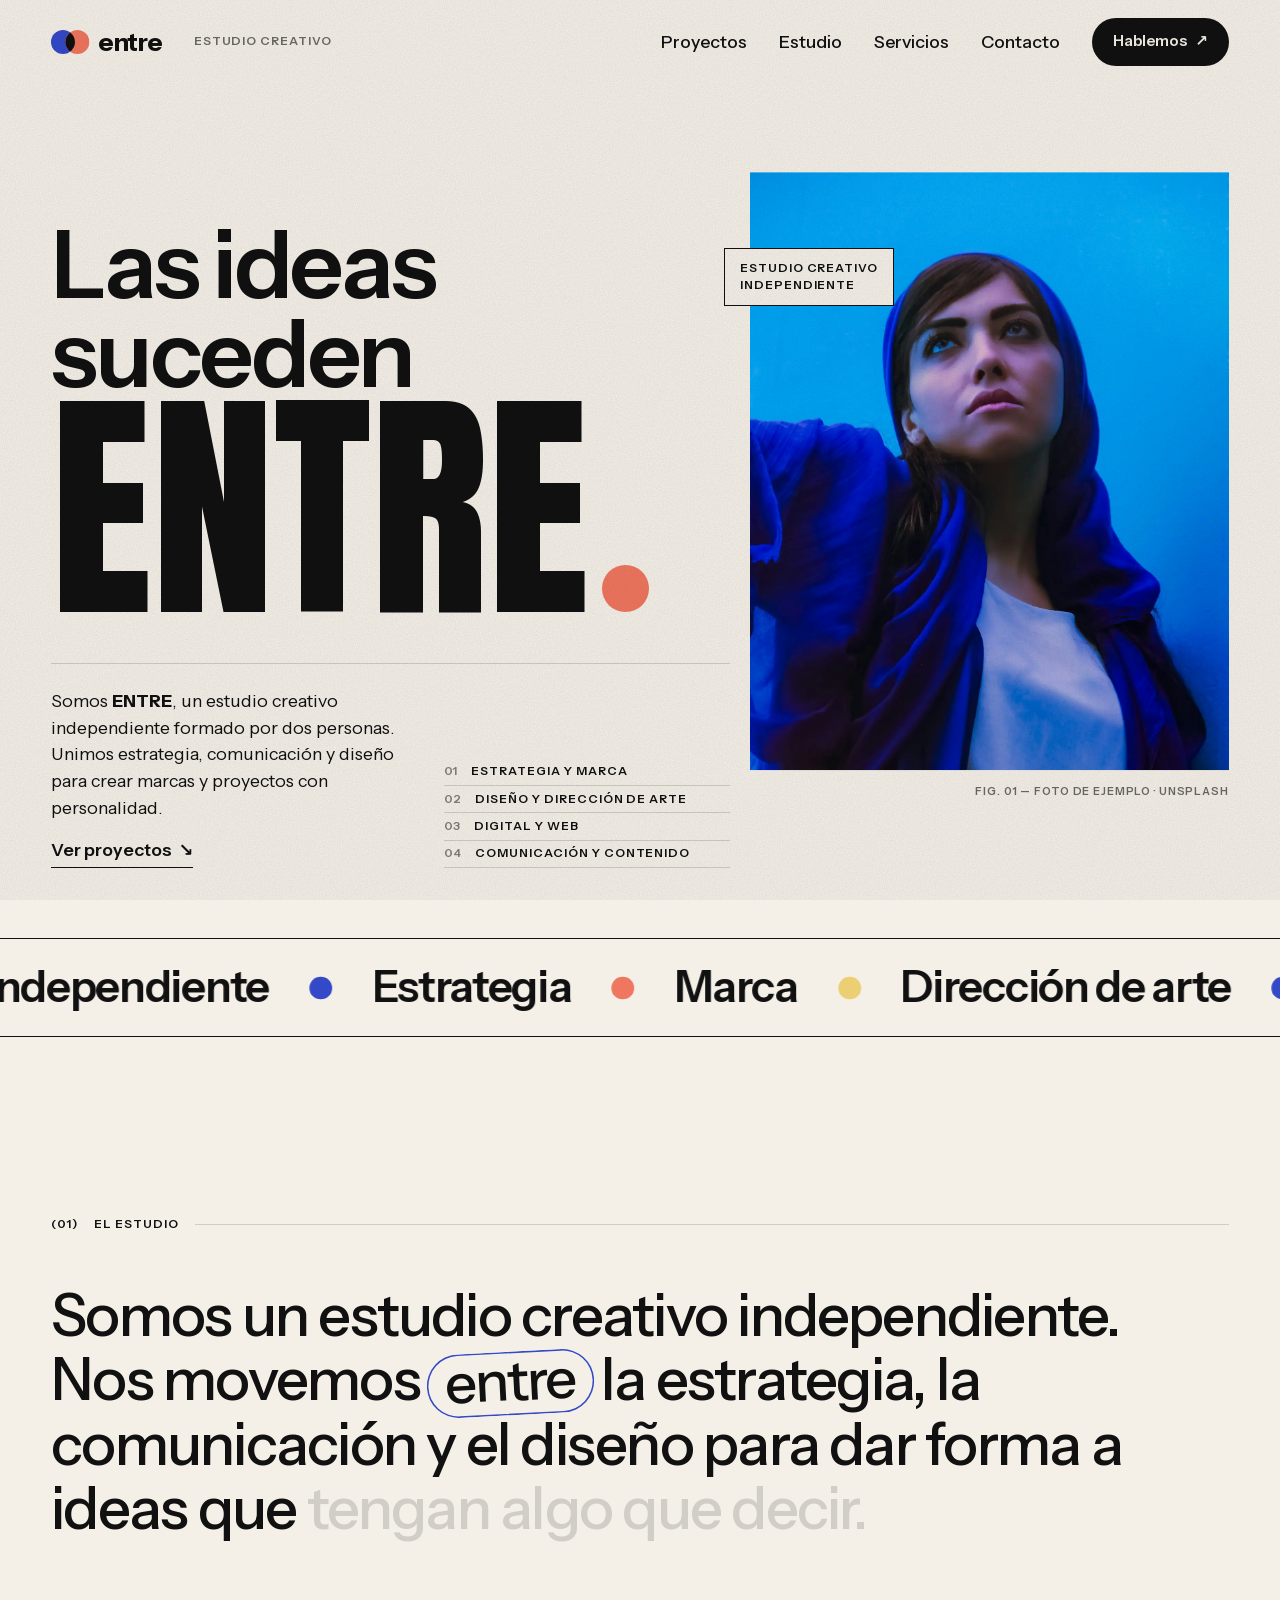
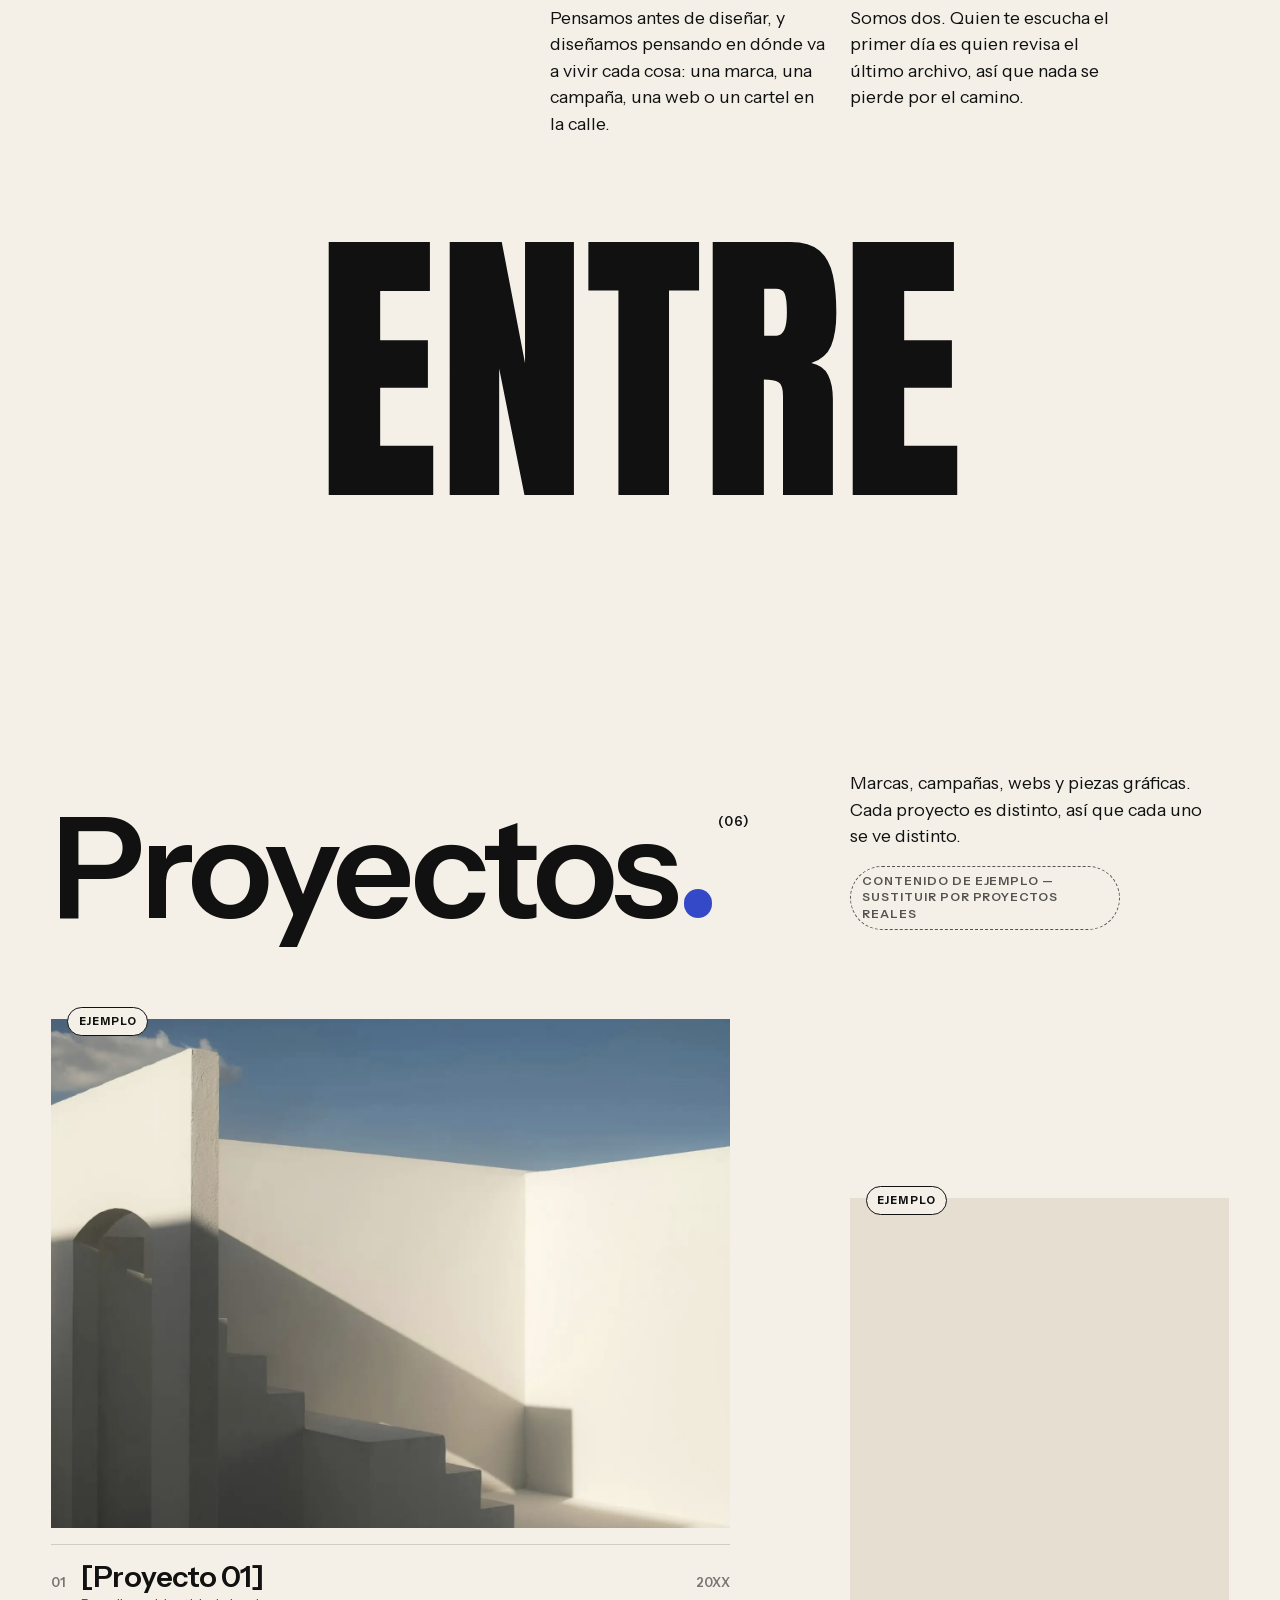
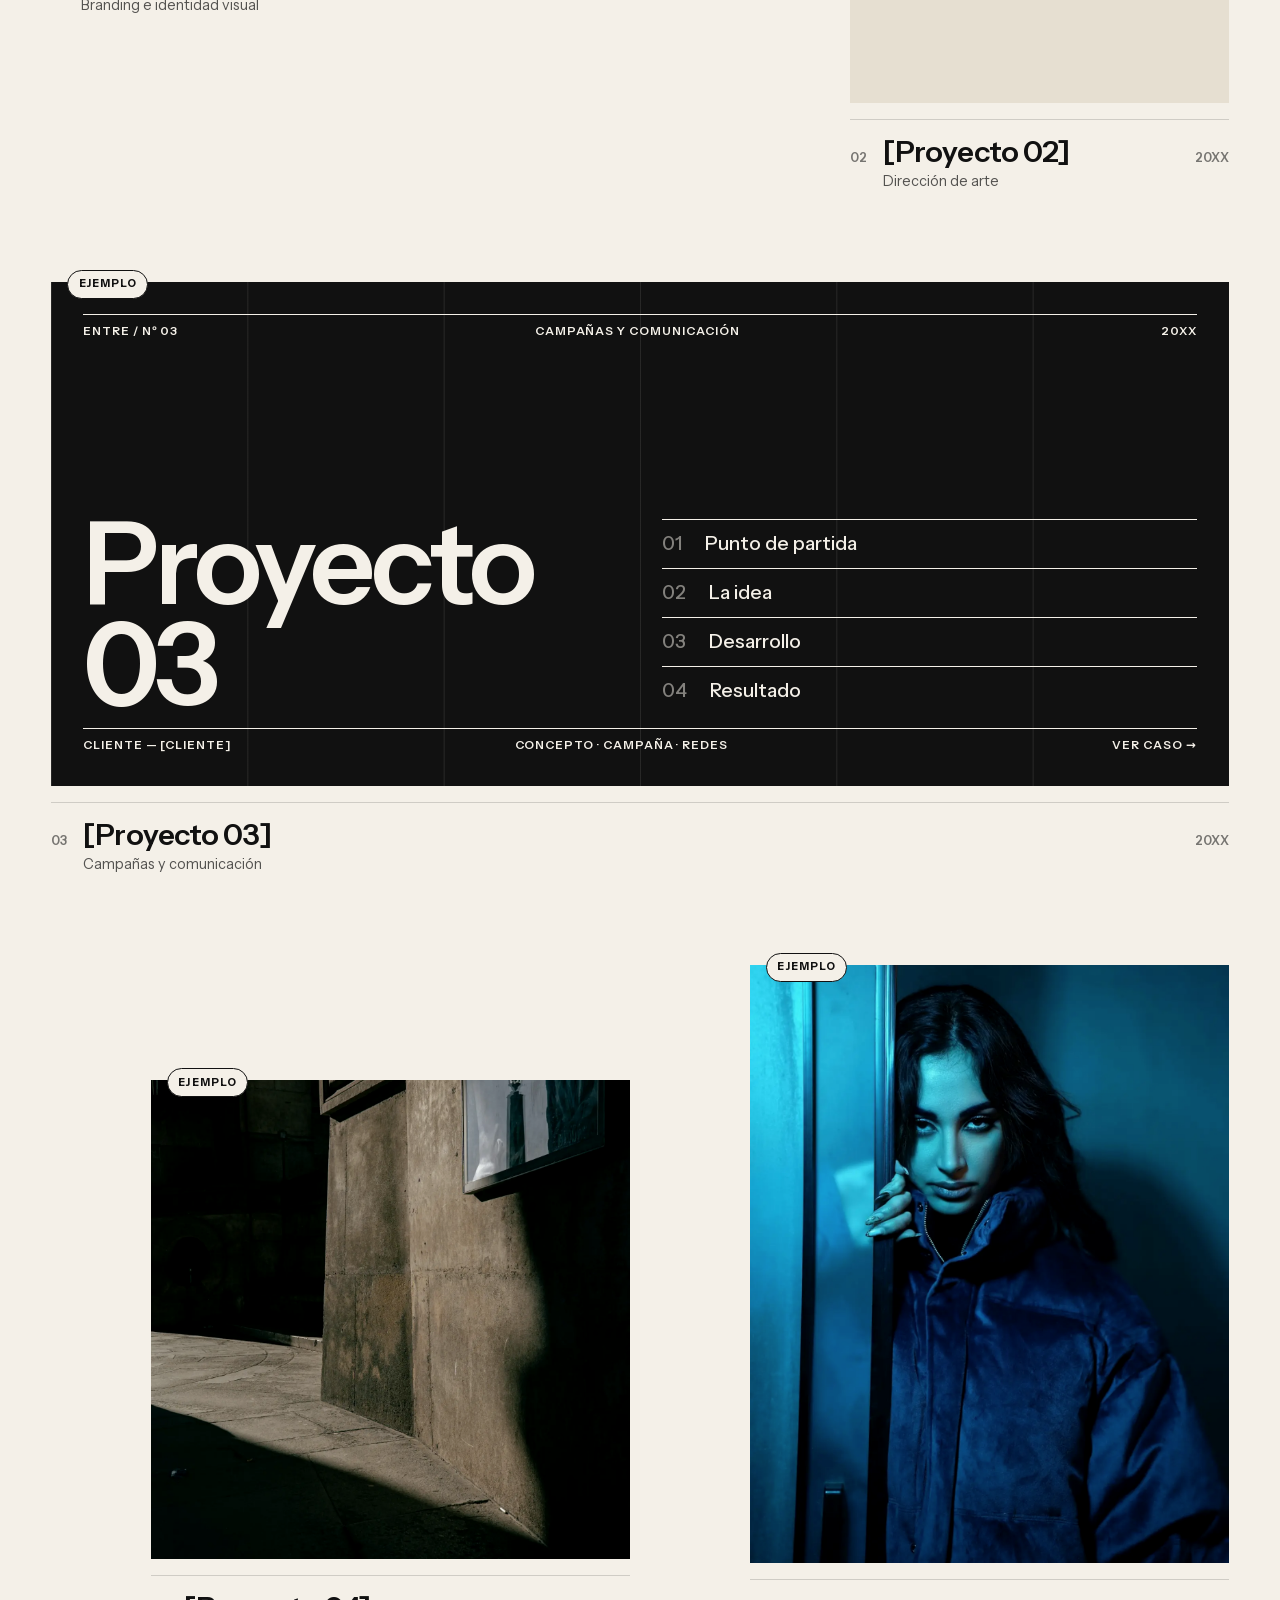
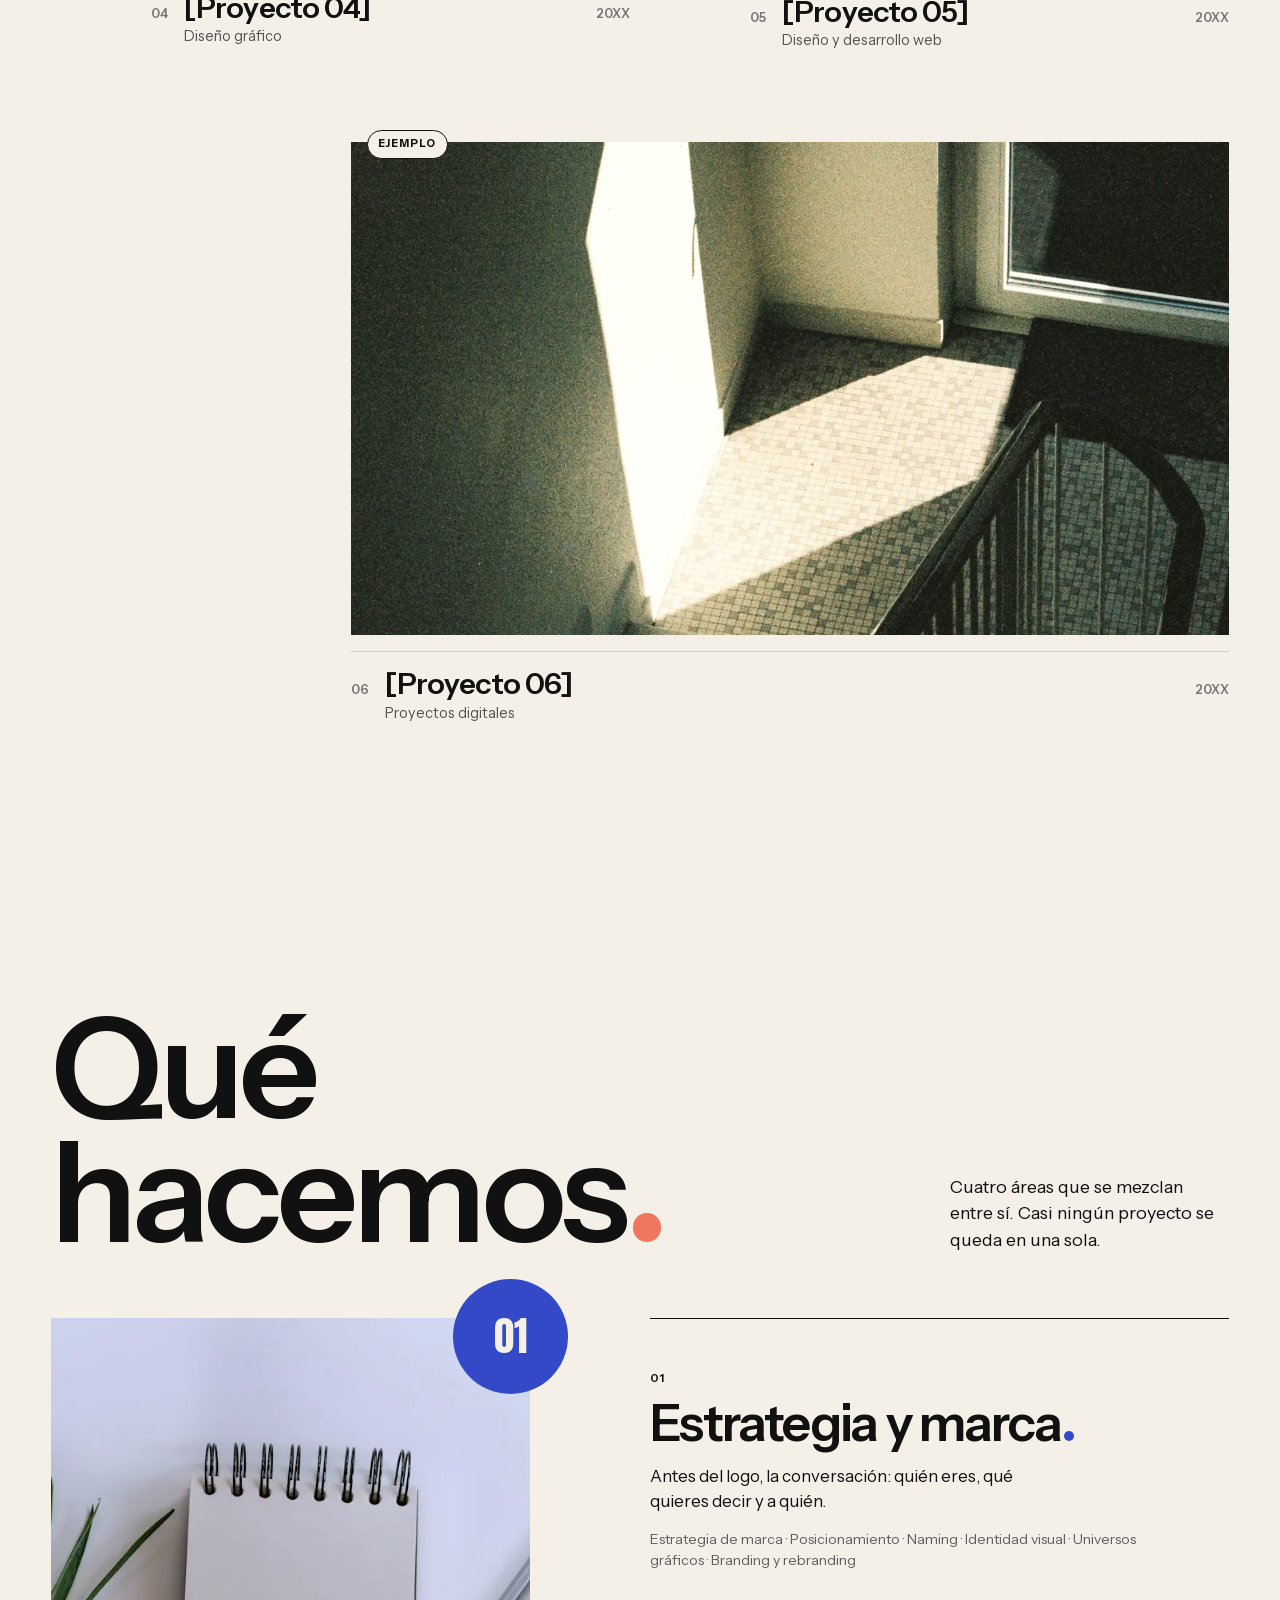
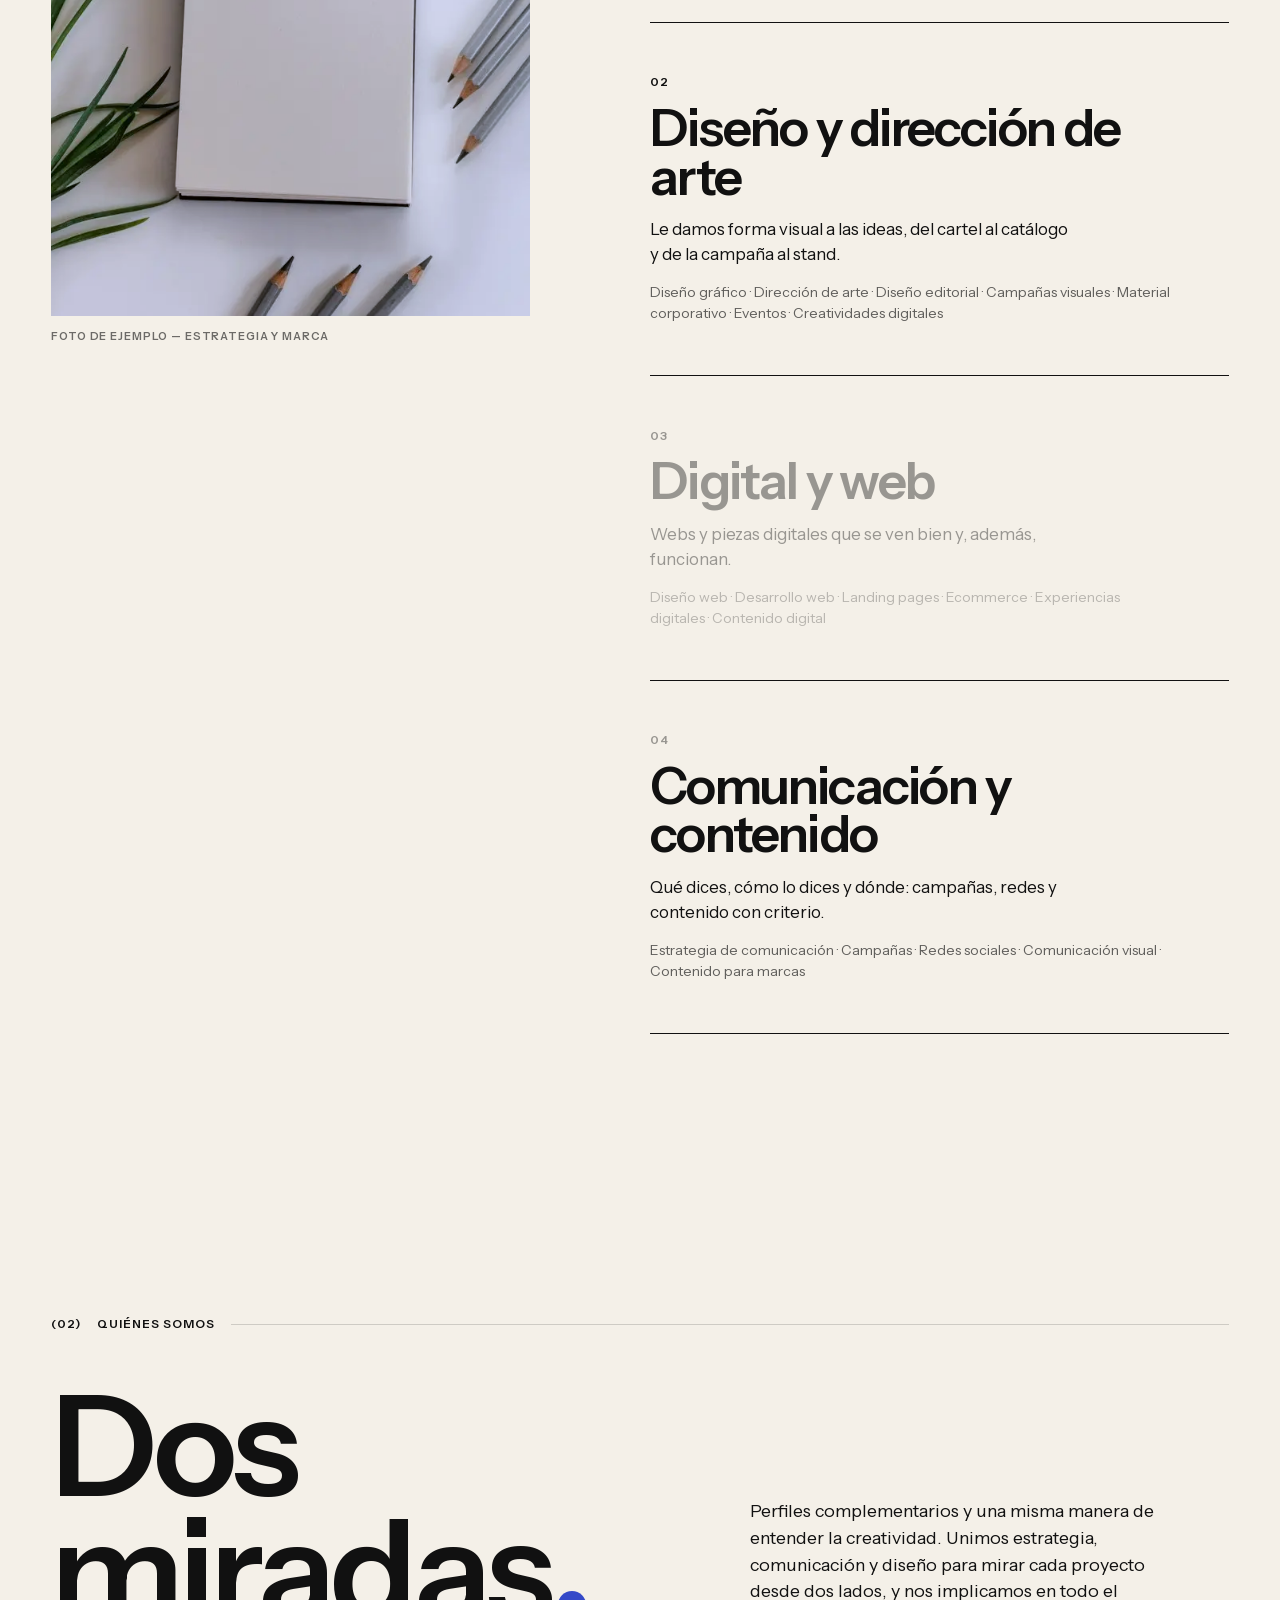
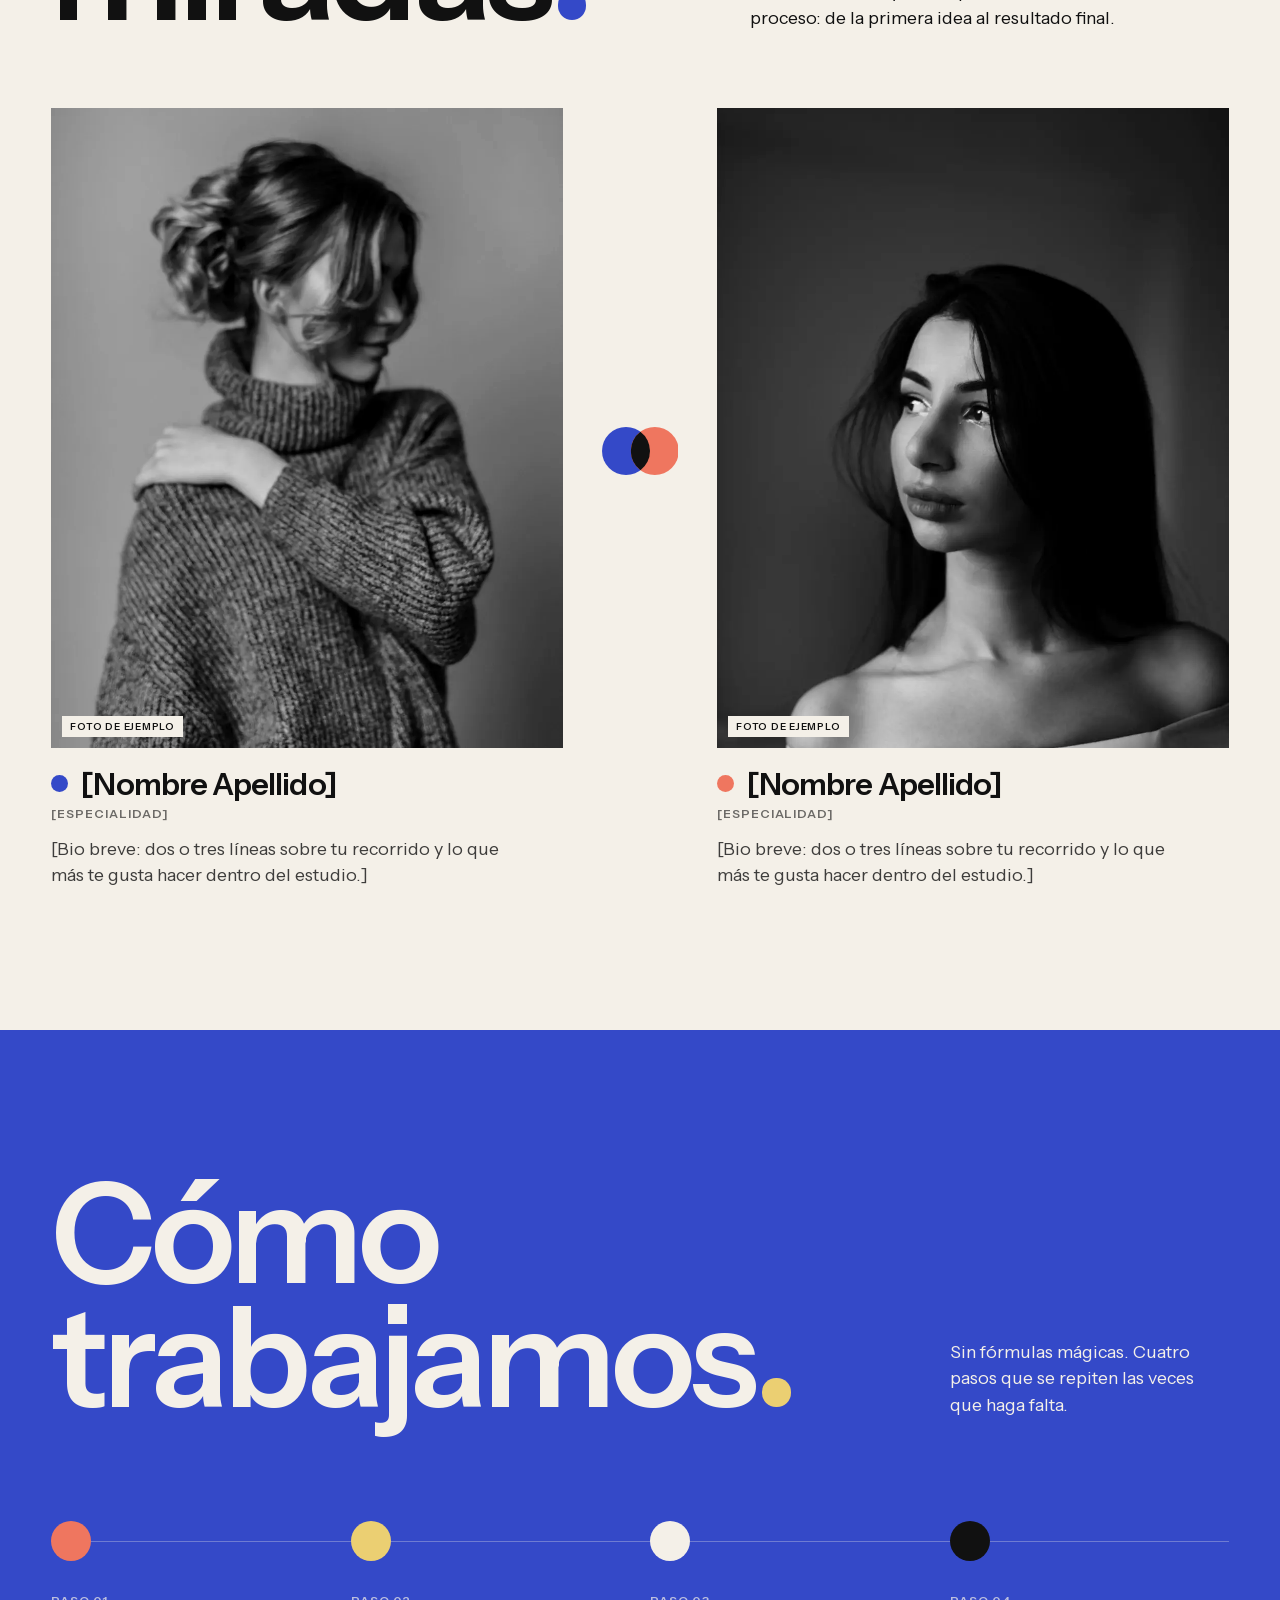
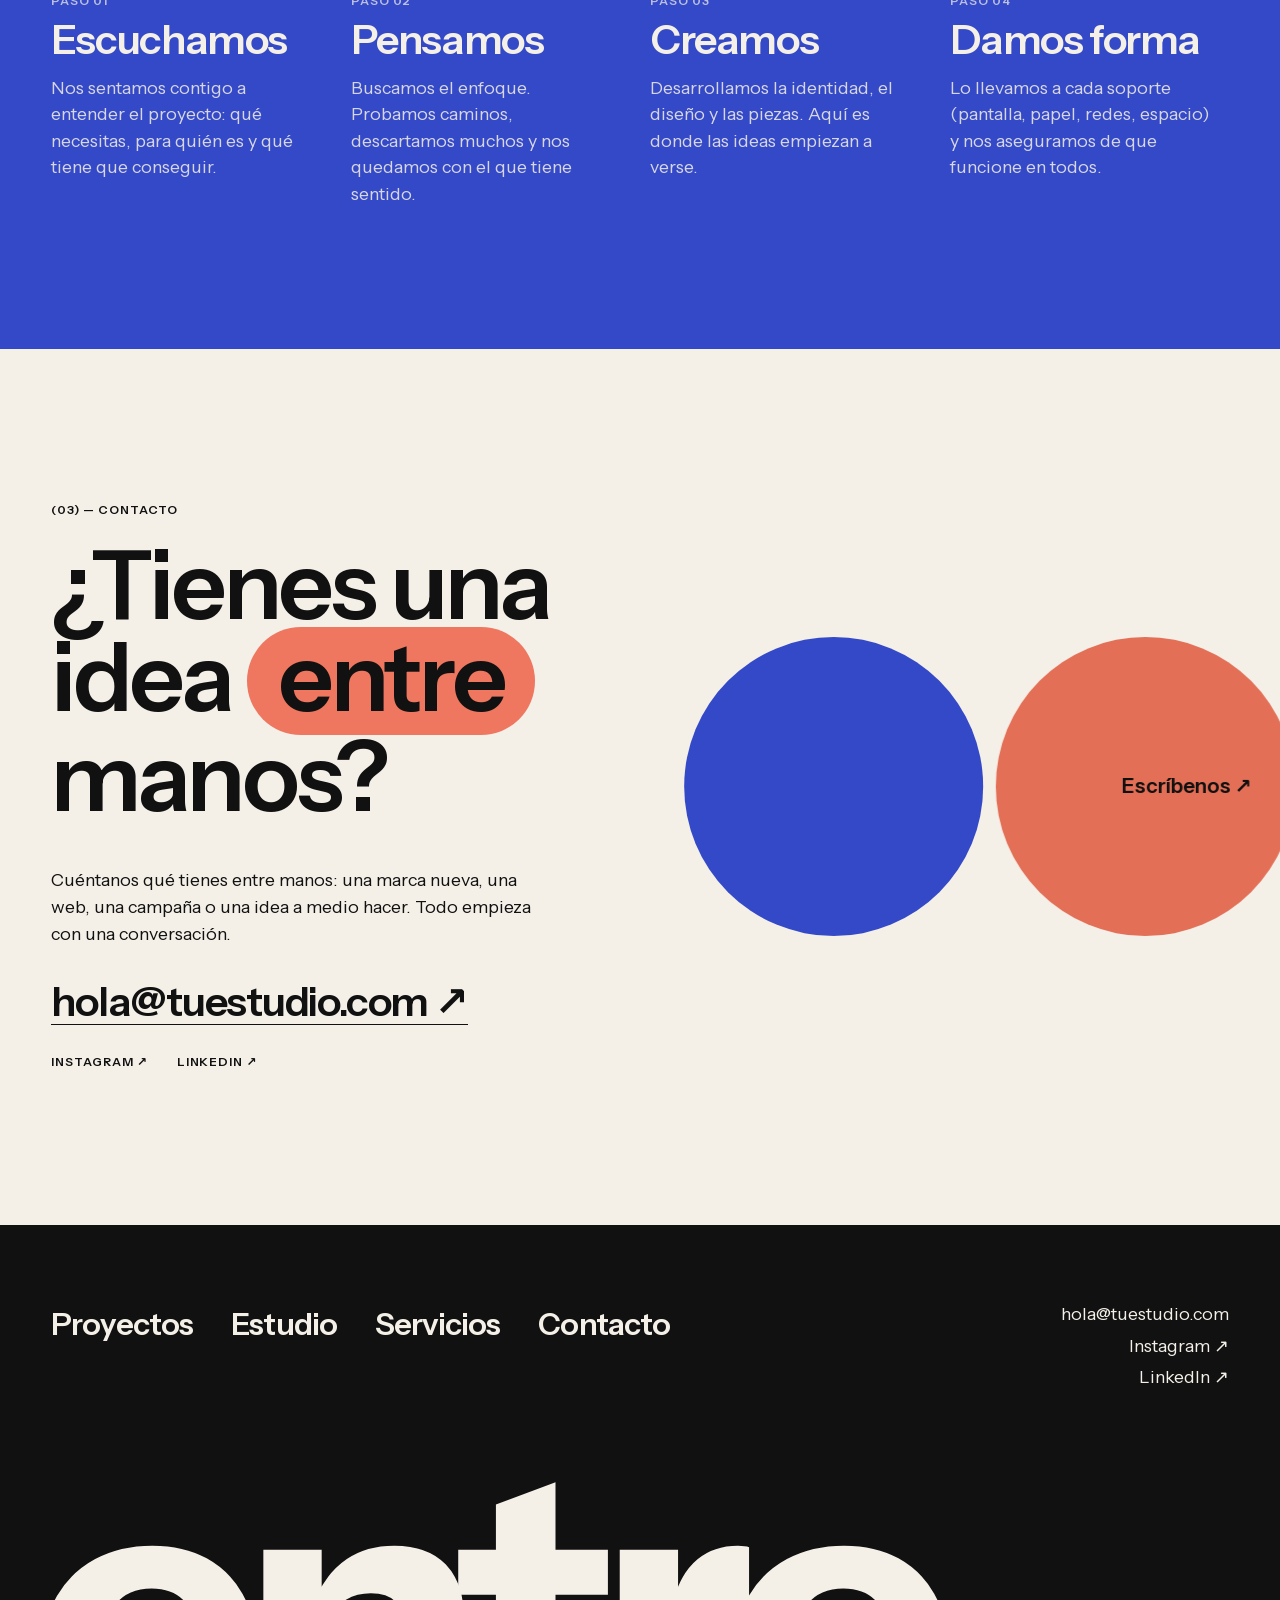
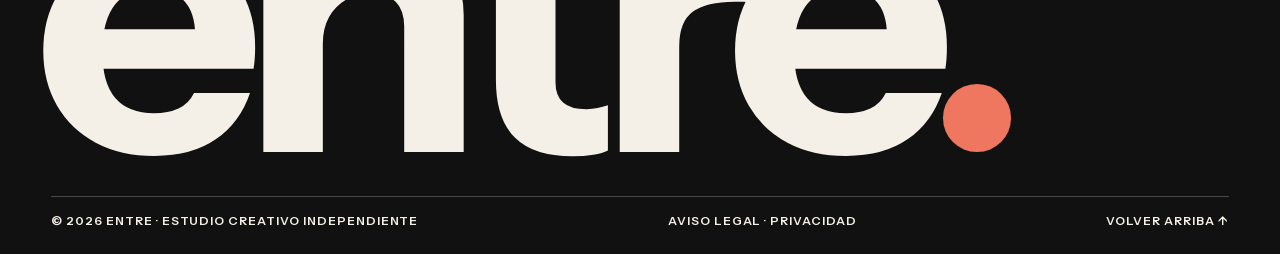
==== index.html @ 76021333 "ENTRE: caso de estudio renovado, páginas legales y listo para publicar - Caso de estudio con el colo" ====
<!doctype html>
<html lang="es">
<head>
  <meta charset="utf-8">                                                       <!-- tildes y eñes -->
  <meta name="viewport" content="width=device-width, initial-scale=1">         <!-- adaptable al móvil -->
  <title>ENTRE — Estudio creativo independiente</title>                         <!-- título de la pestaña y de Google -->
  <meta name="description" content="ENTRE es un estudio creativo independiente formado por dos personas. Estrategia, diseño, web y comunicación para marcas con personalidad."> <!-- texto que sale en Google -->
  <meta name="theme-color" content="#F4F0E8">                                   <!-- color de la barra del navegador en el móvil -->
  <!-- <link rel="canonical" href="https://TU-DOMINIO/">  ← activar cuando haya dominio -->

  <!-- Al compartir el enlace en redes / WhatsApp -->
  <meta property="og:type" content="website">                                   <!-- tipo de contenido -->
  <meta property="og:title" content="ENTRE — Estudio creativo independiente">   <!-- título al compartir -->
  <meta property="og:description" content="Las ideas suceden entre. Estrategia, diseño, web y comunicación."> <!-- descripción al compartir -->
  <meta property="og:locale" content="es_ES">                                    <!-- idioma -->
  <!-- Al publicar, cambiad TU-DOMINIO por el dominio real (WhatsApp y LinkedIn necesitan la dirección completa) -->
  <meta property="og:image" content="https://TU-DOMINIO/img/compartir.png">   <!-- imagen al compartir (1200×630) -->
  <meta property="og:image:width" content="1200">
  <meta property="og:image:height" content="630">
  <meta name="twitter:card" content="summary_large_image">                       <!-- en X/Twitter, la imagen en grande -->

  <link rel="icon" href="img/favicon.svg" type="image/svg+xml">                 <!-- icono de la pestaña -->

  <link rel="apple-touch-icon" href="img/icono-180.png">                        <!-- icono al guardar la web en el móvil -->
  <link rel="preload" href="fuentes/instrument-sans-latin.woff2" as="font" type="font/woff2" crossorigin> <!-- la tipografía principal se pide cuanto antes (está en la propia web, no en Google) -->
  <link rel="stylesheet" href="css/estilos.css">                                <!-- todos los estilos -->

  <!-- Datos estructurados: le explican a Google qué es esto -->
  <script type="application/ld+json">
  { "@context": "https://schema.org", "@type": "Organization", "name": "ENTRE", "description": "Estudio creativo independiente: estrategia, diseño, web y comunicación." }
  </script>
</head>

<body>
  <a class="saltar" href="#contenido">Saltar al contenido</a>                   <!-- atajo para quien navega con teclado -->

  <!-- Símbolo del logo (se reutiliza) -->
  <svg width="0" height="0" style="position:absolute" aria-hidden="true">
    <symbol id="marca" viewBox="0 0 32 20">
      <circle cx="10" cy="10" r="10" fill="#3449C8"/>                           <!-- círculo azul -->
      <circle cx="22" cy="10" r="10" fill="#EF765F"/>                           <!-- círculo coral -->
      <path d="M16 2A10 10 0 0 1 16 18A10 10 0 0 1 16 2Z" fill="#111111"/>     <!-- la lente negra en medio -->
    </symbol>
  </svg>

  <!-- ================= CABECERA ================= -->
  <header class="cabecera" id="cabecera">
    <a class="logo" href="#inicio" aria-label="ENTRE, volver al inicio">          <!-- logo: lleva arriba -->
      <svg class="logo__marca" aria-hidden="true"><use href="#marca"/></svg>     <!-- los dos círculos -->
      <span class="logo__texto">entre</span>                                     <!-- el nombre -->
    </a>
    <span class="cabecera__nota etiqueta">Estudio creativo</span>               <!-- etiqueta pequeña al lado del logo -->

    <nav class="nav" aria-label="Principal">                                    <!-- menú de escritorio -->
      <ul>
        <li><a href="#proyectos">Proyectos</a></li>
        <li><a href="#estudio">Estudio</a></li>
        <li><a href="#servicios">Servicios</a></li>
        <li><a href="#contacto">Contacto</a></li>
      </ul>
    </nav>

    <a class="boton boton--negro cabecera__cta" href="#contacto">Hablemos <span aria-hidden="true">↗</span></a> <!-- llamada a la acción -->

    <button class="menu-boton" id="menu-boton" aria-expanded="false" aria-controls="menu-movil"> <!-- botón del menú en móvil -->
      <span class="sr-only">Abrir menú</span>                                     <!-- texto para lectores de pantalla -->
      <span class="menu-boton__raya"></span><span class="menu-boton__raya"></span> <!-- las dos rayas que se convierten en X -->
    </button>
  </header>

  <!-- Menú a pantalla completa (móvil y tablet) -->
  <div class="menu-movil" id="menu-movil" inert>
    <nav aria-label="Menú móvil">
      <ol>
        <li style="--i:0"><a href="#proyectos"><span class="etiqueta">01</span>Proyectos</a></li>
        <li style="--i:1"><a href="#estudio"><span class="etiqueta">02</span>Estudio</a></li>
        <li style="--i:2"><a href="#servicios"><span class="etiqueta">03</span>Servicios</a></li>
        <li style="--i:3"><a href="#contacto"><span class="etiqueta">04</span>Contacto</a></li>
      </ol>
    </nav>
    <p class="menu-movil__pie etiqueta">hola@tuestudio.com · Instagram · LinkedIn</p> <!-- placeholder de contacto -->
  </div>

  <main id="contenido">

    <!-- ================= 1. PORTADA ================= -->
    <section class="portada" id="inicio">
      <h1 class="portada__titulo">
        <span class="sr-only">Las ideas suceden entre.</span>                   <!-- lo que lee Google y los lectores de pantalla -->
        <span class="linea" aria-hidden="true"><span style="--i:0" data-letras>Las ideas</span></span> <!-- línea 1 -->
        <span class="linea" aria-hidden="true"><span style="--i:1" data-letras>suceden</span></span>   <!-- línea 2 -->
        <span class="linea linea--display" aria-hidden="true"><span style="--i:2"><span class="sin-corte">entre<span class="bolita"></span></span></span></span> <!-- línea 3, en Anton; el punto es una bolita como las del logo -->
      </h1>

      <figure class="portada__visual">                                           <!-- una sola pieza visual, rectángulo 4:5 -->
        <div class="portada__marco" data-paralaje="-0.04">                        <!-- se desplaza un poco con el scroll -->
          <!-- Foto de ejemplo (Unsplash). Para cambiarla, sustituye el archivo o la ruta del src -->
          <img src="img/ejemplos/portada.webp" alt="Retrato editorial de una mujer con un pañuelo azul sobre fondo azul" width="1400" height="1867" fetchpriority="high"> <!-- fetchpriority: es la primera imagen, que cargue antes -->
        </div>
        <span class="portada__chapa etiqueta">Estudio creativo<br>independiente</span> <!-- etiqueta que muerde el borde -->
        <figcaption class="etiqueta">Fig. 01 — Foto de ejemplo · Unsplash</figcaption> <!-- pie de foto -->
      </figure>

      <div class="portada__pie">                                                  <!-- textos pequeños de abajo -->
        <div class="portada__intro" data-revela>
          <p>Somos <strong>ENTRE</strong>, un estudio creativo independiente formado por dos personas. Unimos estrategia, comunicación y diseño para crear marcas y proyectos con personalidad.</p>
          <a class="enlace-flecha" href="#proyectos">Ver proyectos <span aria-hidden="true">↘</span></a>
        </div>
        <ol class="portada__indice etiqueta" data-revela>                         <!-- índice de lo que hacemos -->
          <li><a href="#servicios"><span>01</span> Estrategia y marca</a></li>
          <li><a href="#servicios"><span>02</span> Diseño y dirección de arte</a></li>
          <li><a href="#servicios"><span>03</span> Digital y web</a></li>
          <li><a href="#servicios"><span>04</span> Comunicación y contenido</a></li>
        </ol>
      </div>
    </section>

    <!-- Cinta: se mueve sola, acelera con el scroll y cambia de sentido al subir (js/main.js, punto 11) -->
    <div class="cinta" id="cinta" aria-hidden="true">
      <div class="cinta__pista">
        <span class="cinta__grupo"><span class="cinta__item">Estudio creativo independiente</span><i></i><span class="cinta__item">Estrategia</span><i></i><span class="cinta__item">Marca</span><i></i><span class="cinta__item">Dirección de arte</span><i></i><span class="cinta__item">Digital y web</span><i></i><span class="cinta__item">Comunicación</span><i></i><span class="cinta__item">Ideas con personalidad</span><i></i></span>
        <span class="cinta__grupo"><span class="cinta__item">Estudio creativo independiente</span><i></i><span class="cinta__item">Estrategia</span><i></i><span class="cinta__item">Marca</span><i></i><span class="cinta__item">Dirección de arte</span><i></i><span class="cinta__item">Digital y web</span><i></i><span class="cinta__item">Comunicación</span><i></i><span class="cinta__item">Ideas con personalidad</span><i></i></span> <!-- copia para que el bucle no se corte -->
      </div>
    </div>

    <!-- ================= 2. EL ESTUDIO ================= -->
    <section class="estudio seccion" id="estudio" aria-labelledby="titulo-estudio">
      <header class="seccion__cabecera" data-revela>
        <span class="etiqueta">(01)</span>
        <h2 class="etiqueta" id="titulo-estudio">El estudio</h2>
      </header>

      <p class="estudio__texto" id="texto-estudio"> <!-- JavaScript separa las palabras y las enciende al bajar -->
        Somos un estudio creativo independiente. Nos movemos <span class="pastilla">entre</span> la estrategia, la comunicación y el diseño para dar forma a ideas que tengan algo que decir. <!-- "entre" siempre va dentro de una pastilla -->
      </p>

      <div class="estudio__columnas">
        <p data-revela>Pensamos antes de diseñar, y diseñamos pensando en dónde va a vivir cada cosa: una marca, una campaña, una web o un cartel en la calle.</p>
        <p data-revela>Somos dos. Quien te escucha el primer día es quien revisa el último archivo, así que nada se pierde por el camino.</p>
      </div>

      <div class="partida" id="partida" aria-hidden="true">                       <!-- "EN [pastilla] TRE": la palabra se abre al hacer scroll -->
        <span>En</span>
        <span class="partida__hueco"><span class="partida__nota">aquí pasa todo</span></span> <!-- la pastilla amarilla que crece -->
        <span>tre</span>
      </div>
    </section>

    <!-- ================= 3. PROYECTOS ================= -->
    <section class="proyectos seccion" id="proyectos" aria-labelledby="titulo-proyectos">
      <header class="proyectos__cabecera">
        <h2 class="titulo-grande" id="titulo-proyectos" style="--c: var(--azul)" data-revela><span class="sin-corte">Proyectos<span class="bolita"></span></span><sup class="etiqueta">(06)</sup></h2> <!-- --c: color de la bolita -->
        <div class="proyectos__intro" data-revela>
          <p>Marcas, campañas, webs y piezas gráficas. Cada proyecto es distinto, así que cada uno se ve distinto.</p>
          <p class="aviso etiqueta">Contenido de ejemplo — sustituir por proyectos reales</p> <!-- recordatorio visible -->
        </div>
      </header>

      <div class="proyectos__lista" id="lista-proyectos"></div>                   <!-- aquí JavaScript pinta las tarjetas desde js/proyectos.js -->
      <noscript><p>Activa JavaScript para ver los proyectos.</p></noscript>
    </section>

    <!-- ================= 4. SERVICIOS ================= -->
    <section class="servicios seccion" id="servicios" aria-labelledby="titulo-servicios">
      <header class="servicios__cabecera">
        <h2 class="titulo-grande" id="titulo-servicios" style="--c: var(--coral)" data-revela>Qué <span class="sin-corte">hacemos<span class="bolita"></span></span></h2>
        <p data-revela>Cuatro áreas que se mezclan entre sí. Casi ningún proyecto se queda en una sola.</p>
      </header>

      <div class="servicios__cuerpo">
        <!-- Visor: la foto grande de la izquierda, se queda fija mientras bajas y cambia con el área activa -->
        <div class="visor" id="visor" aria-hidden="true">
          <div class="visor__marco">
            <!-- Fotos de ejemplo (Unsplash): cambiadlas por trabajos vuestros de cada área -->
            <img class="visor__img activa" src="img/ejemplos/area-marca.webp" alt="" loading="lazy" width="600" height="750">
            <img class="visor__img" src="img/ejemplos/area-imagen.webp" alt="" loading="lazy" width="600" height="750">
            <img class="visor__img" src="img/ejemplos/area-web.webp" alt="" loading="lazy" width="600" height="750">
            <img class="visor__img" src="img/ejemplos/area-voz.webp" alt="" loading="lazy" width="600" height="750">
          </div>
          <span class="visor__bolita"><span id="visor-num">01</span></span>   <!-- bolita grande con el número, muerde la esquina -->
          <p class="visor__pie etiqueta">Foto de ejemplo — <span id="visor-nombre">Estrategia y marca</span></p> <!-- pie de foto -->
        </div>

        <ol class="areas">
          <li class="area activa" style="--c: var(--azul); --t: var(--crema)" data-revela> <!-- --c color del área, --t color del texto sobre ese color -->
            <span class="area__num etiqueta">01</span>
            <h3 class="area__titulo">Estrategia y <span class="sin-corte">marca<span class="bolita"></span></span></h3>
            <p class="area__texto">Antes del logo, la conversación: quién eres, qué quieres decir y a quién.</p>
            <p class="area__lista">Estrategia de marca · Posicionamiento · Naming · Identidad visual · Universos gráficos · Branding y rebranding</p>
            <img class="area__foto" src="img/ejemplos/area-marca.webp" alt="" loading="lazy" width="600" height="750"> <!-- solo se ve en móvil -->
          </li>
          <li class="area" style="--c: var(--coral); --t: var(--negro)" data-revela>
            <span class="area__num etiqueta">02</span>
            <h3 class="area__titulo">Diseño y dirección de <span class="sin-corte">arte<span class="bolita"></span></span></h3>
            <p class="area__texto">Le damos forma visual a las ideas, del cartel al catálogo y de la campaña al stand.</p>
            <p class="area__lista">Diseño gráfico · Dirección de arte · Diseño editorial · Campañas visuales · Material corporativo · Eventos · Creatividades digitales</p>
            <img class="area__foto" src="img/ejemplos/area-imagen.webp" alt="" loading="lazy" width="600" height="750">
          </li>
          <li class="area" style="--c: var(--amarillo); --t: var(--negro); --c-bolita: #D4A935" data-revela> <!-- --c-bolita: amarillo algo más oscuro para que la bolita se vea sobre el crema -->
            <span class="area__num etiqueta">03</span>
            <h3 class="area__titulo">Digital y <span class="sin-corte">web<span class="bolita"></span></span></h3>
            <p class="area__texto">Webs y piezas digitales que se ven bien y, además, funcionan.</p>
            <p class="area__lista">Diseño web · Desarrollo web · Landing pages · Ecommerce · Experiencias digitales · Contenido digital</p>
            <img class="area__foto" src="img/ejemplos/area-web.webp" alt="" loading="lazy" width="600" height="750">
          </li>
          <li class="area" style="--c: var(--negro); --t: var(--crema)" data-revela>
            <span class="area__num etiqueta">04</span>
            <h3 class="area__titulo">Comunicación y <span class="sin-corte">contenido<span class="bolita"></span></span></h3>
            <p class="area__texto">Qué dices, cómo lo dices y dónde: campañas, redes y contenido con criterio.</p>
            <p class="area__lista">Estrategia de comunicación · Campañas · Redes sociales · Comunicación visual · Contenido para marcas</p>
            <img class="area__foto" src="img/ejemplos/area-voz.webp" alt="" loading="lazy" width="600" height="750">
          </li>
        </ol>
      </div>
    </section>

    <!-- ================= 5. QUIÉNES SOMOS ================= -->
    <section class="equipo seccion" id="nosotras" aria-labelledby="titulo-equipo">
      <header class="seccion__cabecera" data-revela>
        <span class="etiqueta">(02)</span>
        <span class="etiqueta">Quiénes somos</span>
      </header>

      <div class="equipo__cabecera">
        <h2 class="titulo-grande" id="titulo-equipo" style="--c: var(--azul)" data-revela>Dos <span class="sin-corte">miradas<span class="bolita"></span></span></h2>
        <p class="equipo__texto" data-revela>Perfiles complementarios y una misma manera de entender la creatividad. Unimos estrategia, comunicación y diseño para mirar cada proyecto desde dos lados, y nos implicamos en todo el proceso: de la primera idea al resultado final.</p>
      </div>

      <div class="equipo__personas">                                               <!-- dos retratos del mismo tamaño: mismo peso -->
        <article class="persona" style="--c: var(--azul)" data-revela>
          <div class="persona__foto">                                              <!-- retrato 4:5 -->
            <img src="img/ejemplos/persona-1.webp" alt="Foto de ejemplo: retrato en blanco y negro" loading="lazy" width="1000" height="1250"> <!-- foto de ejemplo: cambiar por la vuestra -->
            <span class="foto-ejemplo etiqueta">Foto de ejemplo</span>
          </div>
          <h3 class="persona__nombre"><span class="bolita"></span>[Nombre Apellido]</h3> <!-- la bolita azul es "su" círculo del logo -->
          <p class="persona__rol etiqueta">[Especialidad]</p>
          <p class="persona__bio">[Bio breve: dos o tres líneas sobre tu recorrido y lo que más te gusta hacer dentro del estudio.]</p>
        </article>

        <div class="equipo__union" aria-hidden="true">                            <!-- en medio: el logo, lo que las une -->
          <svg viewBox="0 0 32 20"><use href="#marca"/></svg>
        </div>

        <article class="persona" style="--c: var(--coral)" data-revela>
          <div class="persona__foto">                                              <!-- retrato 4:5, mismo tamaño -->
            <img src="img/ejemplos/persona-2.webp" alt="Foto de ejemplo: retrato en blanco y negro sobre fondo gris" loading="lazy" width="1000" height="1333"> <!-- foto de ejemplo: cambiar por la vuestra -->
            <span class="foto-ejemplo etiqueta">Foto de ejemplo</span>
          </div>
          <h3 class="persona__nombre"><span class="bolita"></span>[Nombre Apellido]</h3> <!-- y la coral, la suya -->
          <p class="persona__rol etiqueta">[Especialidad]</p>
          <p class="persona__bio">[Bio breve: dos o tres líneas sobre tu recorrido y lo que más te gusta hacer dentro del estudio.]</p>
        </article>
      </div>
    </section>

    <!-- ================= 6. CÓMO TRABAJAMOS ================= -->
    <section class="proceso seccion" id="proceso" aria-labelledby="titulo-proceso">
      <header class="proceso__cabecera">
        <h2 class="titulo-grande" id="titulo-proceso" style="--c: var(--amarillo)" data-revela>Cómo <span class="sin-corte">trabajamos<span class="bolita"></span></span></h2>
        <p data-revela>Sin fórmulas mágicas. Cuatro pasos que se repiten las veces que haga falta.</p>
      </header>

      <ol class="pasos" id="pasos">                                                <!-- una línea horizontal con cuatro bolitas -->
        <li class="paso" style="--c: var(--coral); --i:0" data-revela>
          <span class="paso__punto" aria-hidden="true"></span>                       <!-- la bolita sobre la línea -->
          <span class="paso__num etiqueta">Paso 01</span>
          <h3>Escuchamos</h3>
          <p>Nos sentamos contigo a entender el proyecto: qué necesitas, para quién es y qué tiene que conseguir.</p>
        </li>
        <li class="paso" style="--c: var(--amarillo); --i:1" data-revela>
          <span class="paso__punto" aria-hidden="true"></span>
          <span class="paso__num etiqueta">Paso 02</span>
          <h3>Pensamos</h3>
          <p>Buscamos el enfoque. Probamos caminos, descartamos muchos y nos quedamos con el que tiene sentido.</p>
        </li>
        <li class="paso" style="--c: var(--crema); --i:2" data-revela>
          <span class="paso__punto" aria-hidden="true"></span>
          <span class="paso__num etiqueta">Paso 03</span>
          <h3>Creamos</h3>
          <p>Desarrollamos la identidad, el diseño y las piezas. Aquí es donde las ideas empiezan a verse.</p>
        </li>
        <li class="paso" style="--c: var(--negro); --i:3" data-revela>
          <span class="paso__punto" aria-hidden="true"></span>
          <span class="paso__num etiqueta">Paso 04</span>
          <h3>Damos forma</h3>
          <p>Lo llevamos a cada soporte (pantalla, papel, redes, espacio) y nos aseguramos de que funcione en todos.</p>
        </li>
      </ol>
    </section>

    <!-- ================= 7. CONTACTO ================= -->
    <section class="contacto seccion" id="contacto" aria-labelledby="titulo-contacto">
      <div class="contacto__texto">
        <p class="etiqueta contacto__previo" data-revela>(03) — Contacto</p>
        <h2 class="titulo-grande contacto__titulo" id="titulo-contacto" data-revela>¿Tienes una idea <span class="pastilla">entre</span> manos?</h2>
        <p class="contacto__intro" data-revela>Cuéntanos qué tienes entre manos: una marca nueva, una web, una campaña o una idea a medio hacer. Todo empieza con una conversación.</p>
        <a class="contacto__email" href="mailto:hola@tuestudio.com" data-revela>hola@tuestudio.com <span aria-hidden="true">↗</span></a> <!-- placeholder: cambiar por el email real -->
        <ul class="contacto__redes etiqueta" data-revela>                         <!-- redes (placeholders) -->
          <li><a href="#" rel="noopener">Instagram ↗</a></li>
          <li><a href="#" rel="noopener">LinkedIn ↗</a></li>
        </ul>
      </div>

      <a class="contacto__marca" id="marca-contacto" href="mailto:hola@tuestudio.com?subject=Hola%20ENTRE" aria-label="Escríbenos un email"> <!-- el logo en grande: los dos círculos se acercan al bajar -->
        <span class="circulo circulo--azul"></span>                              <!-- una mirada -->
        <span class="circulo circulo--coral"><span class="circulo__texto">Escríbenos ↗</span></span> <!-- la otra, que también es el botón -->
      </a>
    </section>
  </main>

  <!-- ================= PIE ================= -->
  <footer class="pie">
    <div class="pie__arriba">
      <nav class="pie__nav" aria-label="Pie">                                  <!-- el menú, otra vez, al final -->
        <a href="#proyectos">Proyectos</a><a href="#estudio">Estudio</a><a href="#servicios">Servicios</a><a href="#contacto">Contacto</a>
      </nav>
      <div class="pie__contacto">                                                <!-- contacto (placeholders) -->
        <a href="mailto:hola@tuestudio.com">hola@tuestudio.com</a>
        <a href="#" rel="noopener">Instagram ↗</a>
        <a href="#" rel="noopener">LinkedIn ↗</a>
      </div>
    </div>
    <p class="pie__marca" aria-hidden="true"><span class="sin-corte">entre<span class="bolita"></span></span></p> <!-- el nombre gigante con su bolita -->
    <div class="pie__fila etiqueta">
      <span>© <span id="anio">2026</span> ENTRE · Estudio creativo independiente</span>
      <span><a href="aviso-legal.html">Aviso legal</a> · <a href="privacidad.html">Privacidad</a></span> <!-- páginas legales -->
      <a href="#inicio">Volver arriba ↑</a>
    </div>
  </footer>

  <div class="cursor" id="cursor" aria-hidden="true"><span></span></div>       <!-- círculo que sigue al ratón sobre los proyectos -->

  <script src="js/proyectos.js"></script>                                       <!-- datos de los proyectos -->
  <script src="js/main.js"></script>                                            <!-- interacciones -->
</body>
</html>
---- css/estilos.css ----
/* =============================================================
   ENTRE — Estilos
   Orden: 1 variables · 2 base · 3 piezas comunes · 4 cabecera y menú
   5 portada · 6 cinta · 7 estudio · 8 proyectos y cubiertas · 9 servicios
   10 equipo · 11 proceso · 12 contacto · 13 pie · 14 cursor
   15 caso de estudio · 16 animaciones · 17 responsive · 18 movimiento reducido
   Regla de color: un color por momento. Portada en crema + negro con
   un solo golpe de azul; coral para cursor y hovers; amarillo solo en
   el bloque oscuro de "Cómo trabajamos".
   ============================================================= */

/* ---------- 0. Tipografías (alojadas en la propia web, carpeta fuentes/) ----------
   Así no se conecta a Google al cargar la página: más privacidad (RGPD) y sin depender de nadie.
   Licencia: SIL Open Font License, libre para webs comerciales.
   Cada familia va en dos archivos: "latin" (español, inglés…) y "latin-ext" (otros acentos); el navegador
   solo descarga el que necesita gracias a unicode-range. */
@font-face { font-family: "Instrument Sans"; src: url("../fuentes/instrument-sans-latin.woff2") format("woff2"); font-weight: 400 700; font-stretch: 75% 100%; font-display: swap; unicode-range: U+0000-00FF, U+0131, U+0152-0153, U+02BB-02BC, U+02C6, U+02DA, U+02DC, U+0304, U+0308, U+0329, U+2000-206F, U+20AC, U+2122, U+2191, U+2193, U+2212, U+2215, U+FEFF, U+FFFD; } /* variable: peso 400–700 y ancho 75–100 */
@font-face { font-family: "Instrument Sans"; src: url("../fuentes/instrument-sans-latin-ext.woff2") format("woff2"); font-weight: 400 700; font-stretch: 75% 100%; font-display: swap; unicode-range: U+0100-02BA, U+02BD-02C5, U+02C7-02CC, U+02CE-02D7, U+02DD-02FF, U+0304, U+0308, U+0329, U+1D00-1DBF, U+1E00-1E9F, U+1EF2-1EFF, U+2020, U+20A0-20AB, U+20AD-20C4, U+2113, U+2C60-2C7F, U+A720-A7FF; }
@font-face { font-family: "Anton"; src: url("../fuentes/anton-latin.woff2") format("woff2"); font-weight: 400; font-display: swap; unicode-range: U+0000-00FF, U+0131, U+0152-0153, U+02BB-02BC, U+02C6, U+02DA, U+02DC, U+0304, U+0308, U+0329, U+2000-206F, U+20AC, U+2122, U+2191, U+2193, U+2212, U+2215, U+FEFF, U+FFFD; } /* condensada, un solo peso */
@font-face { font-family: "Anton"; src: url("../fuentes/anton-latin-ext.woff2") format("woff2"); font-weight: 400; font-display: swap; unicode-range: U+0100-02BA, U+02BD-02C5, U+02C7-02CC, U+02CE-02D7, U+02DD-02FF, U+0304, U+0308, U+0329, U+1D00-1DBF, U+1E00-1E9F, U+1EF2-1EFF, U+2020, U+20A0-20AB, U+20AD-20C4, U+2113, U+2C60-2C7F, U+A720-A7FF; }

/* ---------- 1. Variables ---------- */
:root {
  --crema: #F4F0E8;                 /* fondo principal: aire */
  --crema-oscuro: #E6DFD1;          /* crema tostado para cubiertas y huecos de foto */
  --negro: #111111;                 /* textos y titulares */
  --azul: #3449C8;                  /* el color de la marca */
  --coral: #EF765F;                 /* solo cursor, hovers y la llamada a la acción */
  --amarillo: #EBCF72;              /* solo en el bloque oscuro */
  --linea: rgba(17, 17, 17, .16);   /* líneas finas */

  --sans: "Instrument Sans", system-ui, -apple-system, sans-serif;  /* tipografía principal */
  --display: "Anton", "Arial Narrow", Impact, sans-serif;           /* condensada: siempre recta y en caja alta */

  --margen: clamp(1rem, 4vw, 4rem);         /* margen lateral: 16 px en móvil, 64 px en pantallas grandes */
  --hueco: clamp(.75rem, 1.6vw, 1.5rem);    /* separación entre columnas */
  --curva: cubic-bezier(.2, .8, .2, 1);     /* curva de animación: arranca rápido y frena suave */
  --cabecera: 4.5rem;                       /* alto aproximado de la cabecera */
}

/* ---------- 2. Base ---------- */
*, *::before, *::after { box-sizing: border-box; margin: 0; padding: 0; } /* reseteo */
html { scroll-behavior: smooth; scroll-padding-top: var(--cabecera); overflow-x: clip; } /* scroll suave; la cabecera no tapa los títulos */
body {
  background: var(--crema);                 /* fondo crema, no blanco puro */
  color: var(--negro);                      /* texto negro */
  font-family: var(--sans);                 /* Instrument Sans */
  font-size: clamp(1rem, .95rem + .2vw, 1.125rem); /* 16–18 px según pantalla */
  line-height: 1.5;                         /* interlineado cómodo para leer */
  -webkit-font-smoothing: antialiased;      /* letras más finas en Mac */
  overflow-x: clip;                         /* nada se sale por los lados (sin romper el sticky) */
}
body::after {                                /* grano de papel: una capa fija de ruido muy suave por encima de todo */
  content: ""; position: fixed; inset: 0; z-index: 90; pointer-events: none; /* no molesta a los clics */
  background-image: url("data:image/svg+xml,%3Csvg xmlns='http://www.w3.org/2000/svg' width='220' height='220'%3E%3Cfilter id='g'%3E%3CfeTurbulence type='fractalNoise' baseFrequency='.85' numOctaves='3' stitchTiles='stitch'/%3E%3CfeColorMatrix values='0 0 0 0 0 0 0 0 0 0 0 0 0 0 0 0 0 0 1 0'/%3E%3C/filter%3E%3Crect width='100%25' height='100%25' filter='url(%23g)'/%3E%3C/svg%3E"); /* ruido generado, sin descargar imágenes */
  opacity: .08;                             /* el ruido ya es semitransparente: el resultado final ronda el 3–4 % */
}
img, svg { display: block; max-width: 100%; } /* imágenes sin huecos raros */
a { color: inherit; text-decoration: none; } /* enlaces sin el azul por defecto */
ul, ol { list-style: none; }                 /* listas sin viñetas */
button { font: inherit; color: inherit; background: none; border: 0; cursor: pointer; } /* botones limpios */
::selection { background: var(--azul); color: var(--crema); } /* texto seleccionado con colores de marca */
:focus-visible { outline: 2px solid var(--coral); outline-offset: 4px; border-radius: 2px; } /* foco visible con teclado */

.sr-only {                                   /* oculto a la vista pero lo leen los lectores de pantalla */
  position: absolute; width: 1px; height: 1px; overflow: hidden;
  clip: rect(0 0 0 0); white-space: nowrap;
}
.saltar {                                    /* enlace "Saltar al contenido": solo aparece con el tabulador */
  position: fixed; top: .5rem; left: .5rem; z-index: 100;
  background: var(--negro); color: var(--crema); padding: .6rem 1rem;
  transform: translateY(-200%); transition: transform .2s;
}
.saltar:focus { transform: none; }           /* al tabular, aparece */

/* ---------- 3. Piezas comunes ---------- */
.etiqueta {                                  /* textos pequeños tipo revista */
  font-size: .75rem;                        /* 12 px */
  font-weight: 600;                         /* semi negrita */
  letter-spacing: .08em;                    /* letras separadas */
  text-transform: uppercase;                /* mayúsculas */
  line-height: 1.4;
}
.display {                                   /* Anton: recta, caja alta, interlineado muy apretado */
  font-family: var(--display);              /* Anton */
  font-weight: 400;                         /* Anton solo tiene un peso */
  text-transform: uppercase;                /* siempre en mayúsculas */
  letter-spacing: 0;                        /* sin apretar (ya es condensada) */
  line-height: .85;                         /* el contraste lo da la escala, no la inclinación */
}
.titulo-grande {                             /* titulares de sección */
  font-size: clamp(3.2rem, 11vw, 12rem);    /* enormes en escritorio, contundentes en móvil */
  font-weight: 600;
  line-height: .88;                         /* líneas pegadas */
  letter-spacing: -.035em;                  /* apretado pero sin empastar */
}
.bolita {                                    /* el punto de ENTRE: una bolita redonda como las del logo */
  display: inline-block;
  width: .2em; height: .2em; border-radius: 50%;   /* círculo perfecto, proporcional al texto */
  background: var(--c, var(--coral));        /* color: el que diga --c, coral si no dice nada */
  margin-left: .06em; vertical-align: baseline;
  transition: transform .5s var(--curva);
}
.sin-corte { white-space: nowrap; }          /* la última palabra y su bolita nunca se separan de línea */
h2:hover .bolita, .pie__marca:hover .bolita { transform: translateY(-.15em); } /* pequeño salto al pasar el ratón */
.pastilla {                                  /* la palabra "entre" dentro de una pastilla de color */
  display: inline-block; line-height: 1;
  background: var(--pastilla, var(--azul)); color: var(--pastilla-texto, var(--crema));
  padding: .02em .32em .1em; border-radius: 999px;
}
.titulo-grande sup { font-size: .8rem; letter-spacing: .08em; vertical-align: top; margin-left: .4em; position: relative; top: .6em; } /* el (06) */

.seccion { padding: clamp(5rem, 11vw, 10rem) var(--margen); position: relative; } /* aire vertical de cada sección */
.seccion__cabecera {                         /* la fila "(01) — El estudio" */
  display: flex; align-items: center; gap: 1rem;
  margin-bottom: clamp(2rem, 4vw, 3.5rem);
}
.seccion__cabecera::after { content: ""; flex: 1; height: 1px; background: var(--linea); order: 2; } /* línea fina hasta el borde */

.boton {                                     /* botón tipo píldora */
  display: inline-flex; align-items: center; gap: .5rem;
  padding: .8rem 1.3rem; border-radius: 999px;
  font-weight: 600; font-size: .95rem; white-space: nowrap;
  transition: background .3s, color .3s;
}
.boton span { transition: transform .3s var(--curva); } /* la flecha */
.boton:hover span { transform: rotate(45deg); }         /* la flecha gira al pasar el ratón */
.boton--negro { background: var(--negro); color: var(--crema); }
.boton--negro:hover { background: var(--coral); color: var(--negro); }
.boton--coral { background: var(--coral); color: var(--negro); }
.boton--coral:hover { background: var(--crema); }

.enlace-flecha {                             /* enlace subrayado con flecha */
  display: inline-flex; gap: .4rem; font-weight: 600;
  padding-bottom: .2rem; border-bottom: 1.5px solid currentColor;
  transition: color .25s;
}
.enlace-flecha span { transition: transform .3s var(--curva); }
.enlace-flecha:hover { color: var(--coral); }
.enlace-flecha:hover span { transform: translate(3px, 3px); } /* la flecha baja un poco */

/* ---------- 4. Cabecera y menú ---------- */
.cabecera {
  position: fixed; inset: 0 0 auto; z-index: 50;   /* fija arriba, por encima de todo */
  display: flex; align-items: center; gap: 2rem;
  padding: 1.1rem var(--margen);
  transition: transform .45s var(--curva), background-color .3s, border-color .3s;
  border-bottom: 1px solid transparent;
}
.cabecera.con-fondo { background: var(--crema); border-color: var(--linea); } /* al bajar, gana fondo */
.cabecera.oculta { transform: translateY(-100%); }  /* al bajar se esconde; al subir vuelve */

.logo { display: inline-flex; align-items: center; gap: .55rem; }
.logo__marca { width: 2.4rem; height: 1.5rem; transition: transform .7s var(--curva); } /* los dos círculos */
.logo:hover .logo__marca { transform: rotate(180deg); } /* al girar, azul y coral se intercambian */
.logo__texto { font-size: 1.6rem; font-weight: 700; letter-spacing: -.045em; line-height: 1; }
.cabecera__nota { opacity: .6; }             /* "Estudio creativo", discreto */

.nav { margin-left: auto; }                  /* el menú empuja hacia la derecha */
.nav ul { display: flex; gap: clamp(1.2rem, 2.5vw, 2.6rem); }
.nav a { position: relative; font-weight: 500; padding: .3rem 0; }
.nav a::after {                              /* rayita que crece al pasar el ratón */
  content: ""; position: absolute; left: 0; right: 0; bottom: 0; height: 1.5px;
  background: var(--coral); transform: scaleX(0); transform-origin: right;
  transition: transform .4s var(--curva);
}
.nav a:hover::after, .nav a.activo::after { transform: scaleX(1); transform-origin: left; } /* también marca la sección en la que estás */

.menu-boton { display: none; width: 2.75rem; height: 2.75rem; border-radius: 50%; background: var(--negro); position: relative; margin-left: auto; } /* círculo negro (solo móvil) */
.menu-boton__raya { position: absolute; left: 30%; right: 30%; height: 2px; background: var(--crema); transition: transform .4s var(--curva); }
.menu-boton__raya:nth-of-type(2) { transform: translateY(-3.5px); } /* raya de arriba */
.menu-boton__raya:nth-of-type(3) { transform: translateY(3.5px); }  /* raya de abajo */
.menu-abierto .menu-boton { background: var(--crema); }
.menu-abierto .menu-boton__raya { background: var(--negro); }
.menu-abierto .menu-boton__raya:nth-of-type(2) { transform: rotate(45deg); }  /* se cruzan en X */
.menu-abierto .menu-boton__raya:nth-of-type(3) { transform: rotate(-45deg); }
.menu-abierto .cabecera { background: transparent; border-color: transparent; color: var(--crema); transform: none; }

.menu-movil {                                /* menú a pantalla completa */
  position: fixed; inset: 0; z-index: 40;
  background: var(--azul); color: var(--crema);
  display: flex; flex-direction: column; justify-content: flex-end;
  padding: 6rem var(--margen) 2rem;
  opacity: 0; visibility: hidden;            /* cerrado */
  transition: opacity .45s var(--curva), visibility 0s .45s;
}
.menu-abierto .menu-movil { opacity: 1; visibility: visible; transition: opacity .45s var(--curva); } /* abierto: aparece fundido */
.menu-movil a {
  display: flex; align-items: flex-start; gap: .6rem;
  font-family: var(--display); text-transform: uppercase;
  font-size: clamp(3.4rem, 16vw, 7rem); line-height: .95;
  transform: translateY(30%); opacity: 0;    /* escondidos */
  transition: transform .6s var(--curva), opacity .6s, color .2s;
  transition-delay: calc(.1s + var(--i) * .05s); /* entran uno detrás de otro */
}
.menu-movil li { --i: 0; }
.menu-movil .etiqueta { font-family: var(--sans); margin-top: .9em; }
.menu-abierto .menu-movil a { transform: none; opacity: 1; }
.menu-movil a:hover { color: var(--coral); }
.menu-movil__pie { margin-top: 2.5rem; opacity: .75; }
body.menu-abierto { overflow: hidden; }      /* sin scroll de fondo con el menú abierto */

/* ---------- 5. Portada (crema + negro, un solo golpe de azul) ---------- */
.portada {
  min-height: 100svh;                        /* toda la pantalla */
  padding: calc(var(--cabecera) + 2rem) var(--margen) 2rem;
  display: grid;
  grid-template-columns: repeat(12, 1fr);    /* rejilla de 12 columnas */
  grid-template-rows: 1fr auto;              /* titular arriba, textos pequeños abajo */
  column-gap: var(--hueco);
  position: relative;
}
.portada__titulo {
  grid-column: 1 / 8; grid-row: 1;           /* columnas 1 a 7 */
  align-self: end; margin-bottom: clamp(1.5rem, 3vw, 3rem);
  font-size: clamp(3rem, 7.4vw, 9rem);       /* "Las ideas suceden" algo más contenido… */
  font-weight: 600;
  line-height: .9;
  letter-spacing: -.035em;                   /* respira sin empastarse */
  position: relative; z-index: 2;
}
.linea { display: block; overflow: hidden; padding-bottom: .04em; } /* cada línea es una ventana: el texto sube desde abajo */
.linea > span { display: inline-block; }
.letra { display: inline-block; font-variation-settings: "wdth" var(--wdth, 100); transition: font-variation-settings .25s; } /* cada letra puede estrecharse con el cursor */
.linea--display > span {                     /* "entre." en Anton, recta y en negro: contraste por escala */
  font-family: var(--display); font-weight: 400; text-transform: uppercase;
  font-size: 2.6em; line-height: .84; letter-spacing: 0; /* …para que ENTRE sea enorme: el golpe está en el salto de escala */
  margin-top: .02em;
}
.linea--display .bolita { width: .19em; height: .19em; margin-left: .05em; } /* la bolita de "ENTRE●", del tamaño de un punto de Anton */
.cargada .linea--display .bolita { animation: rebote .9s 1.15s var(--curva) both; } /* cuando ENTRE ya ha subido, la bolita aparece con un rebote */
@keyframes rebote {
  0%   { transform: scale(0); }              /* no está */
  55%  { transform: scale(1.45); }           /* se pasa de tamaño… */
  75%  { transform: scale(.88); }            /* …se encoge un poco… */
  100% { transform: scale(1); }              /* …y se queda en su sitio */
}

.portada__visual {                           /* la única pieza visual de la portada */
  grid-column: 8 / 13; grid-row: 1 / 3;
  align-self: center; position: relative;
}
.portada__marco {                            /* rectángulo puro 4:5, como en un libro de arte */
  aspect-ratio: 4 / 5; overflow: hidden;
  width: min(100%, calc((100svh - 12rem) * .8)); /* que quepa entera en la primera pantalla (alto × 4/5) */
  margin-left: auto;                         /* pegada a la derecha */
  background: var(--azul);                   /* el golpe de azul (también mientras carga la foto) */
  container-type: inline-size;               /* el texto de dentro se mide respecto a este ancho */
}
.portada__marco img { width: 100%; height: 100%; object-fit: cover; } /* para cuando haya foto */
.cinetica { height: 100%; overflow: hidden; }
.cinetica__pista { display: flex; flex-direction: column; animation: subir 36s linear infinite; } /* sube sin fin, despacio */
.cinetica__pista span {
  display: block; white-space: nowrap;
  font-family: var(--display); text-transform: uppercase;
  font-size: 48cqw; line-height: .84;        /* tan grande que se corta por el borde (a sangre) */
  color: var(--crema);
}
.cinetica__pista span:nth-child(even) { margin-left: -14cqw; color: transparent; -webkit-text-stroke: 1px var(--crema); } /* una sí, una no: contorno y desplazada */
.portada__chapa {                            /* etiqueta que muerde el borde izquierdo de la imagen */
  position: absolute; left: -1.6rem; top: 12%;
  background: var(--crema); padding: .7rem .9rem;
  border: 1px solid var(--negro);
}
.portada__visual figcaption { margin-top: .8rem; opacity: .6; font-size: .68rem; text-align: right; } /* pie de foto */
.portada__chapa { left: calc(100% - min(100%, calc((100svh - 12rem) * .8)) - 1.6rem); } /* la chapa muerde el borde izquierdo de la foto, esté donde esté */

.portada__pie {                              /* fila de textos pequeños */
  grid-column: 1 / 8; grid-row: 2;
  display: grid; grid-template-columns: 1.3fr 1fr; gap: var(--hueco);
  align-items: end; padding-top: 1.5rem; border-top: 1px solid var(--linea);
}
.portada__intro p { max-width: 34ch; margin-bottom: 1rem; }
.portada__indice li a { display: flex; gap: .8rem; padding: .3rem 0; border-bottom: 1px solid var(--linea); transition: padding .3s var(--curva), color .2s; }
.portada__indice li a span { opacity: .5; }
.portada__indice li a:hover { padding-left: .5rem; color: var(--coral); } /* se desplaza un poco al pasar */

/* ---------- 6. Cinta (una sola línea fina) ---------- */
.cinta {
  border-block: 1px solid var(--negro);      /* dos líneas finas arriba y abajo */
  overflow: hidden; white-space: nowrap;
  padding: clamp(.9rem, 1.6vw, 1.4rem) 0; margin: clamp(1rem, 3vw, 2.5rem) 0;
  font-size: clamp(1.5rem, 3.4vw, 3.2rem);   /* grande: ahora tiene presencia */
  font-weight: 600; letter-spacing: -.03em; line-height: 1;
}
.cinta__pista { display: inline-flex; will-change: transform; } /* la mueve JavaScript (se acelera con el scroll) */
.cinta__grupo { display: inline-flex; align-items: center; }
.cinta__item {                               /* cada palabra: al pasar el ratón se mete en una pastilla */
  padding: .12em .38em .16em; border-radius: 999px;
  transition: background .35s var(--curva), color .35s;
}
.cinta__item:nth-of-type(3n+1):hover { background: var(--azul); color: var(--crema); }   /* pastilla azul… */
.cinta__item:nth-of-type(3n+2):hover { background: var(--coral); color: var(--negro); }  /* …coral… */
.cinta__item:nth-of-type(3n):hover { background: var(--amarillo); color: var(--negro); } /* …o amarilla */
.cinta i {                                   /* separadores: bolitas de colores que giran con el movimiento */
  display: inline-block; flex: none; width: .5em; height: .5em; border-radius: 50%;
  background: var(--azul); margin: 0 .55em;
  transform: scale(var(--late, 1));          /* laten más fuerte cuanto más rápido va la cinta (JavaScript) */
}
.cinta i:nth-of-type(3n+2) { background: var(--coral); }     /* una de cada tres, coral */
.cinta i:nth-of-type(3n) { background: var(--amarillo); }    /* y otra, amarilla */

/* ---------- 7. El estudio ---------- */
.estudio__texto {
  font-size: clamp(1.9rem, 4.6vw, 5rem);     /* texto grande, protagonista */
  font-weight: 500; line-height: 1.08; letter-spacing: -.03em;
  max-width: 19em;
}
.estudio__texto .palabra { opacity: var(--luz, .15); transition: opacity .25s; } /* cada palabra empieza apagada; --luz la pone JavaScript */
.estudio__texto .pastilla {                  /* "entre": la pastilla se rellena de azul al encenderse */
  font-size: .92em; color: var(--negro);
  background: linear-gradient(var(--azul), var(--azul)) no-repeat left / 0% 100%; /* fondo azul con ancho 0 */
  box-shadow: inset 0 0 0 1.5px var(--azul);   /* mientras, solo el contorno */
  transition: background-size .8s var(--curva), color .5s .2s, transform .6s var(--curva);
}
.estudio__texto .pastilla.encendida { background-size: 100% 100%; color: var(--crema); transform: rotate(-3deg) scale(1.04); } /* se rellena, se pone en crema y da un pequeño giro */

.estudio__columnas {                         /* dos textos pequeños desplazados a la derecha */
  display: grid; grid-template-columns: repeat(12, 1fr); gap: var(--hueco);
  margin-top: clamp(2.5rem, 5vw, 4.5rem);
}
.estudio__columnas p { max-width: 32ch; }
.estudio__columnas p:first-child { grid-column: 6 / 9; }
.estudio__columnas p:last-child { grid-column: 9 / 12; }

.partida {                                   /* "EN [pastilla] TRE": la palabra se abre al hacer scroll */
  display: flex; align-items: center; justify-content: center;
  margin-top: clamp(4rem, 9vw, 8rem);
  font-family: var(--display); text-transform: uppercase;
  font-size: clamp(5rem, 23vw, 24rem); line-height: .8;
  white-space: nowrap;
}
.partida__hueco {                            /* la pastilla amarilla: crece según --abre (0 a 1), que pone JavaScript */
  display: flex; align-items: center; justify-content: center;
  width: calc(var(--abre, 0) * 26vw);
  height: .6em; margin: 0 calc(var(--abre, 0) * .06em);
  background: var(--amarillo); border-radius: 999px; overflow: hidden;
  transition: width .8s var(--curva), margin .8s var(--curva); /* crece con suavidad, sin tirones */
}
.partida__nota { font-family: var(--sans); font-size: clamp(.6rem, 1vw, .85rem); font-weight: 600; letter-spacing: .08em; white-space: nowrap; opacity: var(--abre, 0); transition: opacity .8s; }

/* ---------- 8. Proyectos y cubiertas tipográficas ---------- */
.proyectos__cabecera {
  display: grid; grid-template-columns: repeat(12, 1fr); gap: var(--hueco);
  align-items: end; margin-bottom: clamp(3rem, 7vw, 6rem);
}
.proyectos__cabecera h2 { grid-column: 1 / 9; }
.proyectos__intro { grid-column: 9 / 13; }
.proyectos__intro p { max-width: 30ch; }
.aviso { margin-top: 1rem; display: inline-block; padding: .35rem .7rem; border: 1px dashed currentColor; border-radius: 999px; opacity: .7; } /* recordatorio de que son ejemplos */

.proyectos__lista {
  display: grid; grid-template-columns: repeat(12, 1fr);
  column-gap: var(--hueco); row-gap: clamp(3.5rem, 7vw, 7rem);
}
.proyecto { display: block; grid-column: 1 / -1; position: relative; } /* en móvil, todo a lo ancho */
.proyecto__visual {
  position: relative; overflow: hidden;
  aspect-ratio: var(--ratio, 4 / 3);         /* proporciones puras: 4:3, 3:4, 1:1, 16:9… */
  background: var(--crema-oscuro);
}
.proyecto__visual img {                      /* fotos: tratamiento suave para que todas convivan */
  width: 100%; height: 100%; object-fit: cover;
  filter: saturate(.82) contrast(1.04);     /* un poco menos de color y algo más de contraste */
  transition: transform 1.2s var(--curva), filter .8s;
}
.proyecto:hover .proyecto__visual img { filter: saturate(1) contrast(1.04); } /* al pasar, recupera su color */
.foto-ejemplo {                              /* aviso pequeño "Foto de ejemplo" sobre las fotos provisionales */
  position: absolute; left: .7rem; bottom: .7rem; z-index: 1;
  font-size: .6rem; background: var(--crema); color: var(--negro); padding: .25rem .5rem;
}
.proyecto:hover .proyecto__visual img { transform: scale(1.03); } /* zoom muy leve */

.etiqueta-ejemplo {                          /* "Ejemplo": muerde el borde superior de la imagen */
  position: absolute; top: -.75rem; left: 1rem; z-index: 2;
  font-size: .66rem; font-weight: 700; letter-spacing: .1em; text-transform: uppercase;
  background: var(--crema); color: var(--negro); padding: .35rem .65rem;
  border: 1px solid var(--negro); border-radius: 999px;
}
.proyecto__info {
  display: grid; grid-template-columns: auto 1fr auto; gap: 1rem;
  align-items: baseline; padding-top: 1rem; margin-top: 1rem; border-top: 1px solid var(--linea);
}
.proyecto__num, .proyecto__anio { font-size: .8rem; font-weight: 600; opacity: .55; }
.proyecto__titulo { font-size: clamp(1.4rem, 2.3vw, 2.2rem); font-weight: 600; letter-spacing: -.03em; line-height: 1.05; transition: transform .6s var(--curva); }
.proyecto:hover .proyecto__titulo { transform: translateX(.4rem); } /* el título se desliza un poco */
.proyecto__titulo .flecha { display: inline-block; color: var(--coral); opacity: 0; transform: translate(-.3em, .3em); transition: .4s var(--curva); }
.proyecto:hover .flecha { opacity: 1; transform: none; } /* la flecha aparece */
.proyecto__cat { font-size: .9rem; opacity: .7; margin-top: .2rem; }

/* La cubierta: portada de revista con retícula suiza */
.cubierta {
  position: absolute; inset: 0;
  container-type: size;                      /* todo se mide respecto al tamaño de la cubierta (cqw / cqh) */
  display: grid; grid-template-rows: auto 1fr auto;
  padding: clamp(.8rem, 3.2cqw, 2rem);
  background-color: var(--fondo); color: var(--tinta);
  background-image: linear-gradient(to right, var(--reticula) 1px, transparent 1px); /* columnas de la retícula */
  background-size: calc(100% / 6) 100%;      /* 6 columnas */
  overflow: hidden;
}
.cubierta--azul  { --fondo: var(--azul);  --tinta: var(--crema); --reticula: rgba(244, 240, 232, .12); }
.cubierta--crema { --fondo: var(--crema-oscuro); --tinta: var(--negro); --reticula: rgba(17, 17, 17, .08); }
.cubierta--negro { --fondo: var(--negro); --tinta: var(--crema); --reticula: rgba(244, 240, 232, .1); }
.cubierta__fila {                            /* filas de datos arriba y abajo */
  display: grid; grid-template-columns: 1fr 1.4fr auto; gap: 1rem;
  font-size: clamp(.55rem, 1.5cqw, .74rem); font-weight: 600; letter-spacing: .08em; text-transform: uppercase;
  padding-top: .5rem; border-top: 1px solid currentColor;
  position: relative; z-index: 1;
}
.cubierta__fila span:last-child { text-align: right; }
.cubierta__mueve { transition: transform 1s var(--curva); } /* lo que se mueve al pasar el ratón */
.proyecto:hover .cubierta__mueve { transform: translateX(2cqw); }

.cubierta--revista .cubierta__titular {      /* titular enorme en Instrument Sans */
  align-self: end; padding-bottom: 3cqh;
  font-size: min(19cqw, 30cqh); font-weight: 600; line-height: .86; letter-spacing: -.04em;
}
.cubierta--cartel .cubierta__subtitulo { font-size: clamp(.9rem, 4cqw, 1.6rem); font-weight: 600; letter-spacing: -.02em; padding-top: 3cqh; position: relative; z-index: 1; }
.cubierta--cartel .cubierta__numero {        /* el número en Anton, cortado por la derecha y por abajo */
  position: absolute; right: -4cqw; bottom: -9cqh;
  font-family: var(--display); line-height: .8;
  font-size: min(110cqw, 82cqh);
}
.cubierta--cartel.cubierta--crema .cubierta__numero { color: var(--azul); } /* en la cubierta crema, el número es el golpe de azul */
.cubierta--cartel .cubierta__fila:last-child { align-self: end; grid-row: 3; }
.cubierta--indice .cubierta__indice {        /* titular a la izquierda, índice a la derecha */
  display: grid; grid-template-columns: 1fr 1fr; gap: 4cqw; align-items: end; padding-bottom: 3cqh;
}
.cubierta--indice .cubierta__titular { font-size: min(11cqw, 26cqh); font-weight: 600; line-height: .88; letter-spacing: -.04em; }
.cubierta--indice ol li {
  display: flex; gap: 1.2em; padding: .5em 0; border-top: 1px solid currentColor;
  font-size: clamp(.7rem, 2cqw, 1.2rem); font-weight: 500;
}
.cubierta--indice ol li span { opacity: .5; }

/* Tamaños de cada tarjeta (escritorio): esto rompe la cuadrícula aburrida */
@media (min-width: 900px) {
  .proyecto[data-layout="grande"]     { grid-column: 1 / 8;  --ratio: 4 / 3; }
  .proyecto[data-layout="vertical"]   { grid-column: 9 / 13; --ratio: 3 / 4; margin-top: clamp(6rem, 14vw, 14rem); }
  .proyecto[data-layout="panoramico"] { grid-column: 1 / 13; --ratio: 21 / 9; }
  .proyecto[data-layout="medio"]      { grid-column: 2 / 7;  --ratio: 1 / 1; margin-top: clamp(4rem, 9vw, 9rem); }
  .proyecto[data-layout="alto"]       { grid-column: 8 / 13; --ratio: 4 / 5; }
  .proyecto[data-layout="ancho"]      { grid-column: 4 / 13; --ratio: 16 / 9; }
}
/* Móvil y tablet: se reorganizan alternando lados, no solo se encogen */
@media (max-width: 899px) {
  .proyecto[data-layout="panoramico"] { --ratio: 4 / 3; }
  .proyecto[data-layout="vertical"], .proyecto[data-layout="alto"] { --ratio: 4 / 5; margin-left: 12%; }
  .proyecto[data-layout="medio"] { --ratio: 1 / 1; margin-right: 12%; }
  .cubierta--indice .cubierta__indice { grid-template-columns: 1fr; } /* el índice debajo del titular */
}

/* ---------- 9. Servicios ---------- */
.servicios__cabecera {
  display: grid; grid-template-columns: repeat(12, 1fr); gap: var(--hueco);
  align-items: end; margin-bottom: clamp(2.5rem, 5vw, 4.5rem);
}
.servicios__cabecera h2 { grid-column: 1 / 10; }
.servicios__cabecera p { grid-column: 10 / 13; max-width: 26ch; }

.servicios__cuerpo {                         /* foto fija a la izquierda, áreas a la derecha */
  display: grid; grid-template-columns: repeat(12, 1fr); gap: var(--hueco);
  align-items: start;
}

/* El visor: foto grande que se queda fija mientras bajas */
.visor {
  grid-column: 1 / 6;
  position: sticky; top: calc(var(--cabecera) + 2.5rem); /* se queda pegado arriba mientras recorres las áreas */
}
.visor__marco { position: relative; aspect-ratio: 4 / 5; overflow: hidden; background: var(--crema-oscuro); }
.visor__img {                                /* las 4 fotos, una encima de otra */
  position: absolute; inset: 0; width: 100%; height: 100%; object-fit: cover;
  opacity: 0; transform: scale(1.08);       /* escondidas y algo ampliadas */
  transition: opacity .7s var(--curva), transform 1.4s var(--curva);
}
.visor__img.activa { opacity: 1; transform: none; } /* la del área activa aparece y se asienta */
.visor__marco::after {                       /* velo suave del color del área activa */
  content: ""; position: absolute; inset: 0;
  background-color: var(--c, var(--azul)); mix-blend-mode: multiply; opacity: .22;
  transition: background-color .6s;
}
.visor__bolita {                             /* bolita grande con el número, mordiendo la esquina de arriba */
  position: absolute; top: clamp(-2.5rem, -3vw, -1.5rem); right: clamp(-2.5rem, -3vw, -1.5rem); z-index: 1;
  display: grid; place-items: center;
  width: clamp(5rem, 9vw, 8.5rem); aspect-ratio: 1; border-radius: 50%;
  background: var(--c, var(--azul)); color: var(--t, var(--crema));
  font-family: var(--display); font-size: clamp(1.8rem, 3.2vw, 3rem); line-height: 1;
  transition: background-color .6s, color .6s;
}
.visor__bolita.cambia { animation: rebote .7s var(--curva); } /* pequeño rebote al cambiar de área */
.visor__pie { margin-top: .8rem; opacity: .6; font-size: .68rem; }

/* Las áreas */
.areas { grid-column: 7 / 13; }
.area {
  padding: clamp(2rem, 4vw, 3.5rem) 0;
  border-top: 1px solid var(--negro);
}
.area:last-child { border-bottom: 1px solid var(--negro); }
.area > * { opacity: .4; transition: opacity .5s var(--curva); } /* apagada… */
.area.activa > * { opacity: 1; }             /* …y encendida cuando es la activa */
.area__num { display: block; margin-bottom: .8rem; }
.area__titulo {
  font-size: clamp(2rem, 4vw, 4.2rem); font-weight: 600;
  letter-spacing: -.035em; line-height: .95; margin-bottom: 1rem;
}
.area__titulo .bolita { background: var(--c-bolita, var(--c)); transform: scale(0); transition: transform .6s var(--curva); } /* su bolita de color… */
.area.activa .area__titulo .bolita { transform: scale(1); }                                              /* …aparece al activarse */
.area__texto { font-size: clamp(1.05rem, 1.3vw, 1.25rem); max-width: 38ch; margin-bottom: .9rem; }
.area__lista { font-size: .88rem; max-width: 52ch; color: rgba(17, 17, 17, .65); } /* lo que incluye, en una línea corrida */
.area__foto { display: none; }               /* la foto propia de cada área solo se usa en móvil */

/* ---------- 10. Quiénes somos ---------- */
.equipo__cabecera {                          /* título a la izquierda, texto a la derecha */
  display: grid; grid-template-columns: repeat(12, 1fr); gap: var(--hueco);
  align-items: end; margin-bottom: clamp(3rem, 6vw, 5rem);
}
.equipo__cabecera h2 { grid-column: 1 / 8; }
.equipo__texto { grid-column: 8 / 13; max-width: 36ch; }
.equipo__personas {                          /* dos columnas iguales y el logo en medio */
  display: grid; grid-template-columns: 1fr auto 1fr;
  gap: clamp(1rem, 3vw, 3rem); align-items: start;
}
.persona__foto {
  position: relative; overflow: hidden; margin-bottom: 1.2rem;
  aspect-ratio: 4 / 5;                       /* las dos iguales: mismo peso visual */
  background: var(--crema-oscuro);
}
.persona__foto img { position: absolute; inset: 0; width: 100%; height: 100%; object-fit: cover; filter: grayscale(1) contrast(1.05); transition: filter .8s; } /* en blanco y negro (quita el filter para color) */
.persona__foto::after {                      /* velo de su color que aparece al pasar el ratón */
  content: ""; position: absolute; inset: 0; background: var(--c);
  mix-blend-mode: multiply; opacity: 0; transition: opacity .6s;
}
.persona:hover .persona__foto::after { opacity: .55; } /* la foto se tiñe de azul o coral */
.persona__nombre { font-size: clamp(1.5rem, 2.4vw, 2.2rem); font-weight: 600; letter-spacing: -.03em; line-height: 1.05; display: flex; align-items: center; gap: .4em; }
.persona__nombre .bolita { width: .55em; height: .55em; margin: 0; flex: none; } /* su círculo del logo, delante del nombre */
.persona__rol { margin: .4rem 0 .8rem; opacity: .6; }
.persona__bio { max-width: 38ch; opacity: .8; }
.equipo__union {                             /* el logo en medio, a media altura de las fotos */
  align-self: center; margin-top: -6rem;
  display: flex; flex-direction: column; align-items: center; gap: .8rem;
}
.equipo__union svg { width: clamp(3.5rem, 6vw, 6rem); height: auto; transition: transform .8s var(--curva); }
.equipo__personas:hover .equipo__union svg { transform: rotate(180deg); } /* gira como el de la cabecera */

/* ---------- 11. Cómo trabajamos: una línea con cuatro bolitas sobre azul ---------- */
.proceso { background: var(--azul); color: var(--crema); overflow: hidden; } /* el bloque de color de la web */
.proceso__cabecera { display: grid; grid-template-columns: repeat(12, 1fr); gap: var(--hueco); align-items: end; margin-bottom: clamp(4rem, 8vw, 7rem); }
.proceso__cabecera h2 { grid-column: 1 / 10; }
.proceso__cabecera p { grid-column: 10 / 13; max-width: 26ch; opacity: .85; }
.pasos {
  display: grid; grid-template-columns: repeat(4, 1fr); gap: var(--hueco);
  position: relative; padding-top: 0;
}
.pasos::before, .pasos::after {              /* la línea: una fina de fondo y otra que se dibuja con el scroll */
  content: ""; position: absolute; left: 0; right: 0; top: 1.25rem; height: 1px;
  background: rgba(244, 240, 232, .3);
}
.pasos::after { background: var(--crema); transform: scaleX(var(--avance, 0)); transform-origin: left; } /* --avance de 0 a 1 (JavaScript) */
.paso { position: relative; padding-right: 1rem; }
.paso__punto {                               /* la bolita de cada paso, encima de la línea */
  display: block; position: relative; z-index: 1;
  width: 2.5rem; height: 2.5rem; border-radius: 50%; background: var(--c);
  margin-bottom: 2rem;
  transform: scale(0); transition: transform .7s var(--curva);
  transition-delay: calc(var(--i) * .15s);   /* aparecen una detrás de otra */
}
.paso.visible .paso__punto { transform: scale(1); }
.paso:hover .paso__punto { transform: scale(1.3); transition-delay: 0s; } /* crece al pasar el ratón */
.paso__num { display: block; opacity: .7; margin-bottom: .6rem; }
.paso h3 { font-size: clamp(1.8rem, 3.2vw, 3.2rem); font-weight: 600; letter-spacing: -.035em; line-height: 1; margin-bottom: .9rem; }
.paso p { opacity: .85; max-width: 28ch; }

/* ---------- 12. Contacto: el logo en grande ---------- */
.contacto {
  display: grid; grid-template-columns: repeat(12, 1fr); gap: var(--hueco);
  align-items: center; padding-block: clamp(6rem, 12vw, 11rem);
}
.contacto__texto { grid-column: 1 / 8; }
.contacto__previo { margin-bottom: 1.5rem; opacity: .7; }
.contacto__titulo { font-size: clamp(2.8rem, 7.5vw, 8.5rem); margin-bottom: clamp(2rem, 4vw, 3rem); }
.contacto__titulo .pastilla { --pastilla: var(--coral); --pastilla-texto: var(--negro); } /* aquí la pastilla es coral */
.contacto__intro { max-width: 40ch; margin-bottom: 2rem; }
.contacto__email {
  display: inline-block; margin-bottom: 1.8rem;
  font-size: clamp(1.5rem, 3.2vw, 3rem); font-weight: 600; letter-spacing: -.03em; line-height: 1.1;
  border-bottom: 1.5px solid currentColor; transition: color .25s;
}
.contacto__email:hover { color: var(--azul); }
.contacto__redes { display: flex; gap: 1.8rem; }
.contacto__redes a:hover { color: var(--coral); }

.contacto__marca {                           /* los dos círculos del logo, enormes */
  grid-column: 8 / 13; position: relative; display: block;
  aspect-ratio: 8 / 5;                       /* mismas proporciones que el logo (32 × 20) */
}
.circulo {
  position: absolute; top: 0; width: 62.5%; aspect-ratio: 1; border-radius: 50%;
  transition: transform 1s var(--curva);
}
.circulo--azul { left: 0; background: var(--azul); transform: translateX(calc(var(--separa, 0) * -22%)); } /* se separan según --separa */
.circulo--coral {
  right: 0; background: var(--coral); mix-blend-mode: multiply; /* donde se cruzan, el color se oscurece: la lente del logo */
  transform: translateX(calc(var(--separa, 0) * 22%));
  display: flex; align-items: center; justify-content: flex-end; padding-right: 9%; /* el texto, en la parte coral que no se cruza */
}
.circulo__texto { font-weight: 600; font-size: clamp(1rem, 1.6vw, 1.4rem); color: var(--negro); }
.contacto__marca:hover .circulo--azul { transform: translateX(-6%); }  /* al pasar, se apartan un poco… */
.contacto__marca:hover .circulo--coral { transform: translateX(6%); }  /* …y vuelven al salir */

/* ---------- 13. Pie (oscuro) ---------- */
.pie { background: var(--negro); color: var(--crema); padding: clamp(3rem, 6vw, 5rem) var(--margen) 1.5rem; overflow: hidden; }
.pie__arriba {                               /* menú a la izquierda, contacto a la derecha */
  display: flex; flex-wrap: wrap; justify-content: space-between; gap: 1.5rem 3rem;
  padding-bottom: clamp(2.5rem, 5vw, 4rem);
}
.pie__nav { display: flex; flex-wrap: wrap; gap: .4rem clamp(1.2rem, 3vw, 2.8rem); }
.pie__nav a {                                /* enlaces grandes */
  font-size: clamp(1.4rem, 2.4vw, 2.2rem); font-weight: 600; letter-spacing: -.03em;
  transition: color .25s;
}
.pie__contacto { display: flex; flex-direction: column; align-items: flex-end; gap: .3rem; }
.pie__nav a:hover, .pie__contacto a:hover, .pie__fila a:hover { color: var(--coral); }
.pie__marca {                                /* "entre●" gigante de borde a borde */
  font-size: clamp(6rem, 31vw, 34rem); font-weight: 700; letter-spacing: -.06em;
  line-height: .78; margin-left: -.04em; white-space: nowrap;
}
.pie__marca .bolita { width: .17em; height: .17em; margin-left: .03em; }
.pie__fila { display: flex; flex-wrap: wrap; justify-content: space-between; gap: .8rem 2rem; margin-top: 2rem; padding-top: 1rem; border-top: 1px solid rgba(244, 240, 232, .25); }

/* ---------- 14. Cursor de los proyectos ---------- */
.cursor {
  position: fixed; left: 0; top: 0; z-index: 60; pointer-events: none;
  width: 6.5rem; height: 6.5rem; margin: -3.25rem 0 0 -3.25rem; /* centrado en la punta del ratón */
  border-radius: 50%; background: var(--coral); color: var(--negro);
  display: grid; place-items: center; text-align: center;
  font-size: .72rem; font-weight: 700; letter-spacing: .06em; text-transform: uppercase; line-height: 1.2;
  transform: translate3d(var(--x, -200px), var(--y, -200px), 0); /* posición: la pone JavaScript */
  scale: 0;                                   /* escondido */
  transition: scale .35s var(--curva);
}
.cursor.activo { scale: 1; }                 /* aparece sobre un proyecto */
@media (hover: none) { .cursor { display: none; } } /* en pantallas táctiles no hace falta */

/* ---------- 15. Caso de estudio (proyecto.html) ---------- */
.caso { padding: calc(var(--cabecera) + 3rem) var(--margen) 0; }   /* --c y --t (color del proyecto) los pone js/caso.js */
.caso__volver { margin-bottom: 2.5rem; }
.caso__cabecera { display: grid; grid-template-columns: repeat(12, 1fr); gap: var(--hueco); align-items: end; }
.caso__previo { grid-column: 1 / -1; display: flex; align-items: center; gap: .8rem; margin-bottom: .5rem; opacity: .75; }
.caso__ejemplo { padding: .25rem .6rem; border: 1px dashed currentColor; border-radius: 999px; } /* pastilla "Ejemplo" */
.caso__ejemplo[hidden] { display: none; }
.caso__cabecera h1 { grid-column: 1 / 10; }
.caso__cabecera .resumen { grid-column: 10 / 13; max-width: 30ch; }
.caso__meta {                                /* fila de datos: categoría, año, cliente… */
  display: grid; grid-template-columns: repeat(4, 1fr); gap: var(--hueco);
  margin: clamp(2rem, 4vw, 3.5rem) 0; padding: 1.2rem 0; border-block: 1px solid var(--negro);
}
.caso__meta dt { opacity: .55; margin-bottom: .3rem; }
.caso__meta dd { font-weight: 500; }
.caso__marco { position: relative; aspect-ratio: 16 / 8; overflow: hidden; background: var(--crema-oscuro); } /* imagen principal a lo ancho */
.caso__marco img, .caso__galeria img { width: 100%; height: 100%; object-fit: cover; }
.caso__principal figcaption { margin-top: .8rem; opacity: .6; font-size: .68rem; text-align: right; }

.caso__bloques { display: grid; grid-template-columns: repeat(12, 1fr); gap: var(--hueco); padding-block: clamp(4rem, 9vw, 8rem); }
.caso__bloque { grid-column: span 4; padding-right: 1rem; }
.caso__num {                                 /* número en una bolita del color del proyecto */
  display: grid; place-items: center; margin-bottom: 1.4rem;
  width: clamp(3.2rem, 5vw, 4.5rem); aspect-ratio: 1; border-radius: 50%;
  background: var(--c); color: var(--t);
  font-family: var(--display); font-size: clamp(1.2rem, 1.8vw, 1.6rem); line-height: 1;
}
.caso__bloque h2 { font-size: clamp(1.5rem, 2.4vw, 2.2rem); font-weight: 600; letter-spacing: -.03em; line-height: 1.05; margin-bottom: .8rem; }
.caso__bloque p { max-width: 34ch; opacity: .85; }
.caso__bloque:nth-child(2) { margin-top: 4rem; }  /* desplazados en escalera */
.caso__bloque:nth-child(3) { margin-top: 8rem; }

.caso__galeria { display: grid; grid-template-columns: repeat(12, 1fr); gap: var(--hueco); }
.caso__galeria > div { position: relative; overflow: hidden; background: var(--crema-oscuro); }
.caso__galeria > div:nth-child(1) { grid-column: 1 / 6; aspect-ratio: 4 / 5; }
.caso__galeria > div:nth-child(2) { grid-column: 7 / 13; aspect-ratio: 1; margin-top: 8rem; }

.caso__siguiente {                           /* siguiente proyecto: nombre grande y su foto en un círculo */
  display: flex; align-items: center; justify-content: space-between; gap: 2rem;
  margin-top: clamp(5rem, 10vw, 9rem); padding-block: clamp(3rem, 6vw, 5rem);
  border-top: 1px solid var(--negro);
}
.caso__siguiente-texto { display: flex; flex-direction: column; gap: 1rem; }
.caso__siguiente .titulo-grande { font-size: clamp(2.6rem, 8vw, 8.5rem); transition: transform .7s var(--curva); }
.caso__siguiente:hover .titulo-grande { transform: translateX(1.2rem); }  /* el nombre se desliza */
.caso__siguiente-foto {
  position: relative; flex: none; overflow: hidden;
  width: clamp(7rem, 18vw, 16rem); aspect-ratio: 1; border-radius: 50%; /* la foto, en una bolita */
  transition: transform .8s var(--curva);
}
.caso__siguiente-foto img { width: 100%; height: 100%; object-fit: cover; }
.caso__siguiente-num { display: grid; place-items: center; height: 100%; font-family: var(--display); font-size: clamp(2.4rem, 6vw, 5.5rem); } /* número cuando el siguiente no tiene foto */
.caso__siguiente:hover .caso__siguiente-foto { transform: rotate(-8deg) scale(1.06); } /* y la bolita gira un poco */

/* ---------- 15b. Páginas legales (aviso-legal.html y privacidad.html) ---------- */
.legal { padding: calc(var(--cabecera) + 3rem) var(--margen) clamp(5rem, 10vw, 8rem); }
.legal__volver { margin-bottom: 2.5rem; }
.legal h1 { font-size: clamp(2.8rem, 8vw, 8rem); margin-bottom: 1rem; }
.legal__fecha { opacity: .6; margin-bottom: clamp(2.5rem, 5vw, 4rem); }
.legal section {                             /* cada apartado: título a la izquierda, texto a la derecha */
  display: grid; grid-template-columns: repeat(12, 1fr); gap: var(--hueco);
  padding: 1.6rem 0; border-top: 1px solid var(--linea);
}
.legal h2 { grid-column: 1 / 5; font-size: clamp(1.2rem, 1.8vw, 1.6rem); font-weight: 600; letter-spacing: -.02em; line-height: 1.15; }
.legal section > p, .legal__datos { grid-column: 5 / 12; max-width: 62ch; }
.legal section > p + p { margin-top: .8rem; }
.legal__datos div { display: grid; grid-template-columns: 10rem 1fr; gap: 1rem; padding: .45rem 0; border-bottom: 1px solid var(--linea); } /* ficha de datos */
.legal__datos dt { font-weight: 600; }
@media (max-width: 899px) {
  .legal h2, .legal section > p, .legal__datos { grid-column: 1 / -1; }
  .legal__datos div { grid-template-columns: 1fr; gap: .1rem; }
}

/* ---------- 16. Animaciones ---------- */
[data-revela] { opacity: 0; transform: translateY(2rem); transition: opacity .9s var(--curva), transform .9s var(--curva); } /* escondido hasta que entra en pantalla */
[data-revela].visible { opacity: 1; transform: none; }
.linea[data-revela] { opacity: 1; transform: none; }               /* las líneas usan su propia animación */
.portada .linea > span, .linea[data-revela] > span { transform: translateY(105%); transition: transform 1.1s var(--curva); transition-delay: calc(var(--i, 0) * .09s); } /* el texto sube desde abajo */
.cargada .portada .linea > span, .linea.visible > span { transform: none; }
.portada__visual { opacity: 0; transform: translateY(1.5rem); transition: opacity 1.2s .3s, transform 1.4s .3s var(--curva); }
.cargada .portada__visual { opacity: 1; transform: none; }

@keyframes desplazar { to { transform: translateX(-50%); } }       /* mueve la cinta la mitad (hay dos copias) */
@keyframes subir { to { transform: translateY(-50%); } }           /* sube la tipografía de la portada la mitad */

/* ---------- 17. Responsive ---------- */
@media (max-width: 1099px) {
  .nav, .cabecera__cta { display: none; }    /* fuera el menú de escritorio */
  .menu-boton { display: block; }            /* entra el botón */
  .cabecera__nota { display: none; }
}
@media (max-width: 899px) {
  .portada { grid-template-rows: auto; row-gap: 2rem; padding-top: calc(var(--cabecera) + 1.5rem); }
  .portada__titulo { grid-column: 1 / -1; font-size: clamp(2.6rem, 13vw, 6.5rem); margin-bottom: 0; } /* en móvil, ENTRE ocupa casi todo el ancho */
  .portada__visual { grid-column: 2 / -1; grid-row: auto; }   /* la imagen se aparta del borde izquierdo para dejar sitio a la chapa */
  .portada__chapa { left: -1rem; }
  .portada__pie { grid-column: 1 / -1; grid-row: auto; grid-template-columns: 1fr; }
  .estudio__columnas p:first-child { grid-column: 1 / -1; }
  .estudio__columnas p:last-child { grid-column: 3 / -1; }  /* el segundo, desplazado */
  .proyectos__cabecera h2, .proyectos__intro,
  .servicios__cabecera h2, .servicios__cabecera p,
  .proceso__cabecera h2, .proceso__cabecera p { grid-column: 1 / -1; }
  .servicios__cuerpo { grid-template-columns: 1fr; }
  .visor { display: none; }                  /* en móvil no hay foto fija… */
  .areas { grid-column: 1; }
  .area > * { opacity: 1; }                  /* …todas las áreas encendidas… */
  .area__titulo .bolita { transform: scale(1); }
  .area__foto { display: block; width: 100%; aspect-ratio: 4 / 3; object-fit: cover; margin-top: 1.4rem; } /* …y cada una con su foto */
  .equipo__cabecera h2, .equipo__texto { grid-column: 1 / -1; }
  .equipo__personas { grid-template-columns: 1fr 1fr; gap: .8rem; } /* en móvil, las dos fotos lado a lado e iguales */
  .equipo__union { display: none; }
  .persona__nombre { font-size: 1.15rem; }
  .persona__bio { font-size: .9rem; }
  .pasos { grid-template-columns: 1fr; gap: 3rem; padding-left: 3.5rem; } /* la línea pasa a ser vertical */
  .pasos::before, .pasos::after { left: 1.25rem; right: auto; top: 0; bottom: 0; width: 1px; height: auto; }
  .pasos::after { transform: scaleY(var(--avance, 0)); transform-origin: top; }
  .paso__punto { position: absolute; left: -3.5rem; top: 0; margin: 0; }
  .contacto__texto, .contacto__marca { grid-column: 1 / -1; }
  .contacto__marca { margin-top: 3rem; }
  .caso__cabecera h1, .caso__cabecera .resumen { grid-column: 1 / -1; }
  .caso__meta { grid-template-columns: 1fr 1fr; }
  .caso__bloque { grid-column: 1 / -1; margin-top: 0 !important; }
  .caso__galeria > div:nth-child(1), .caso__galeria > div:nth-child(2) { grid-column: 1 / -1; margin-top: 0; }
  .caso__marco { aspect-ratio: 4 / 3; }
  .pie__contacto { align-items: flex-start; }
  .caso__siguiente { flex-direction: column-reverse; align-items: flex-start; } /* en móvil, la foto encima del nombre */
}
@media (max-width: 560px) {
  .portada__indice { display: none; }        /* en móvil sobra: los servicios están más abajo */
  .partida { font-size: 25vw; }
  .partida__hueco { width: calc(var(--abre, 0) * 22vw); }
  .partida__nota { display: none; }          /* en móvil la pastilla va sin texto */
}

/* ---------- 18. Movimiento reducido ---------- */
@media (prefers-reduced-motion: reduce) {    /* si la persona ha pedido menos animación en su sistema */
  *, *::before, *::after { animation: none !important; transition-duration: .01ms !important; scroll-behavior: auto !important; }
  [data-revela], .portada .linea > span, .linea[data-revela] > span, .portada__visual { opacity: 1 !important; transform: none !important; }
  .paso__punto { transform: scale(1); }
  .estudio__texto .palabra { opacity: 1; }
  .area > * { opacity: 1; }
  .estudio__texto .pastilla { background-size: 100% 100%; color: var(--crema); }
}
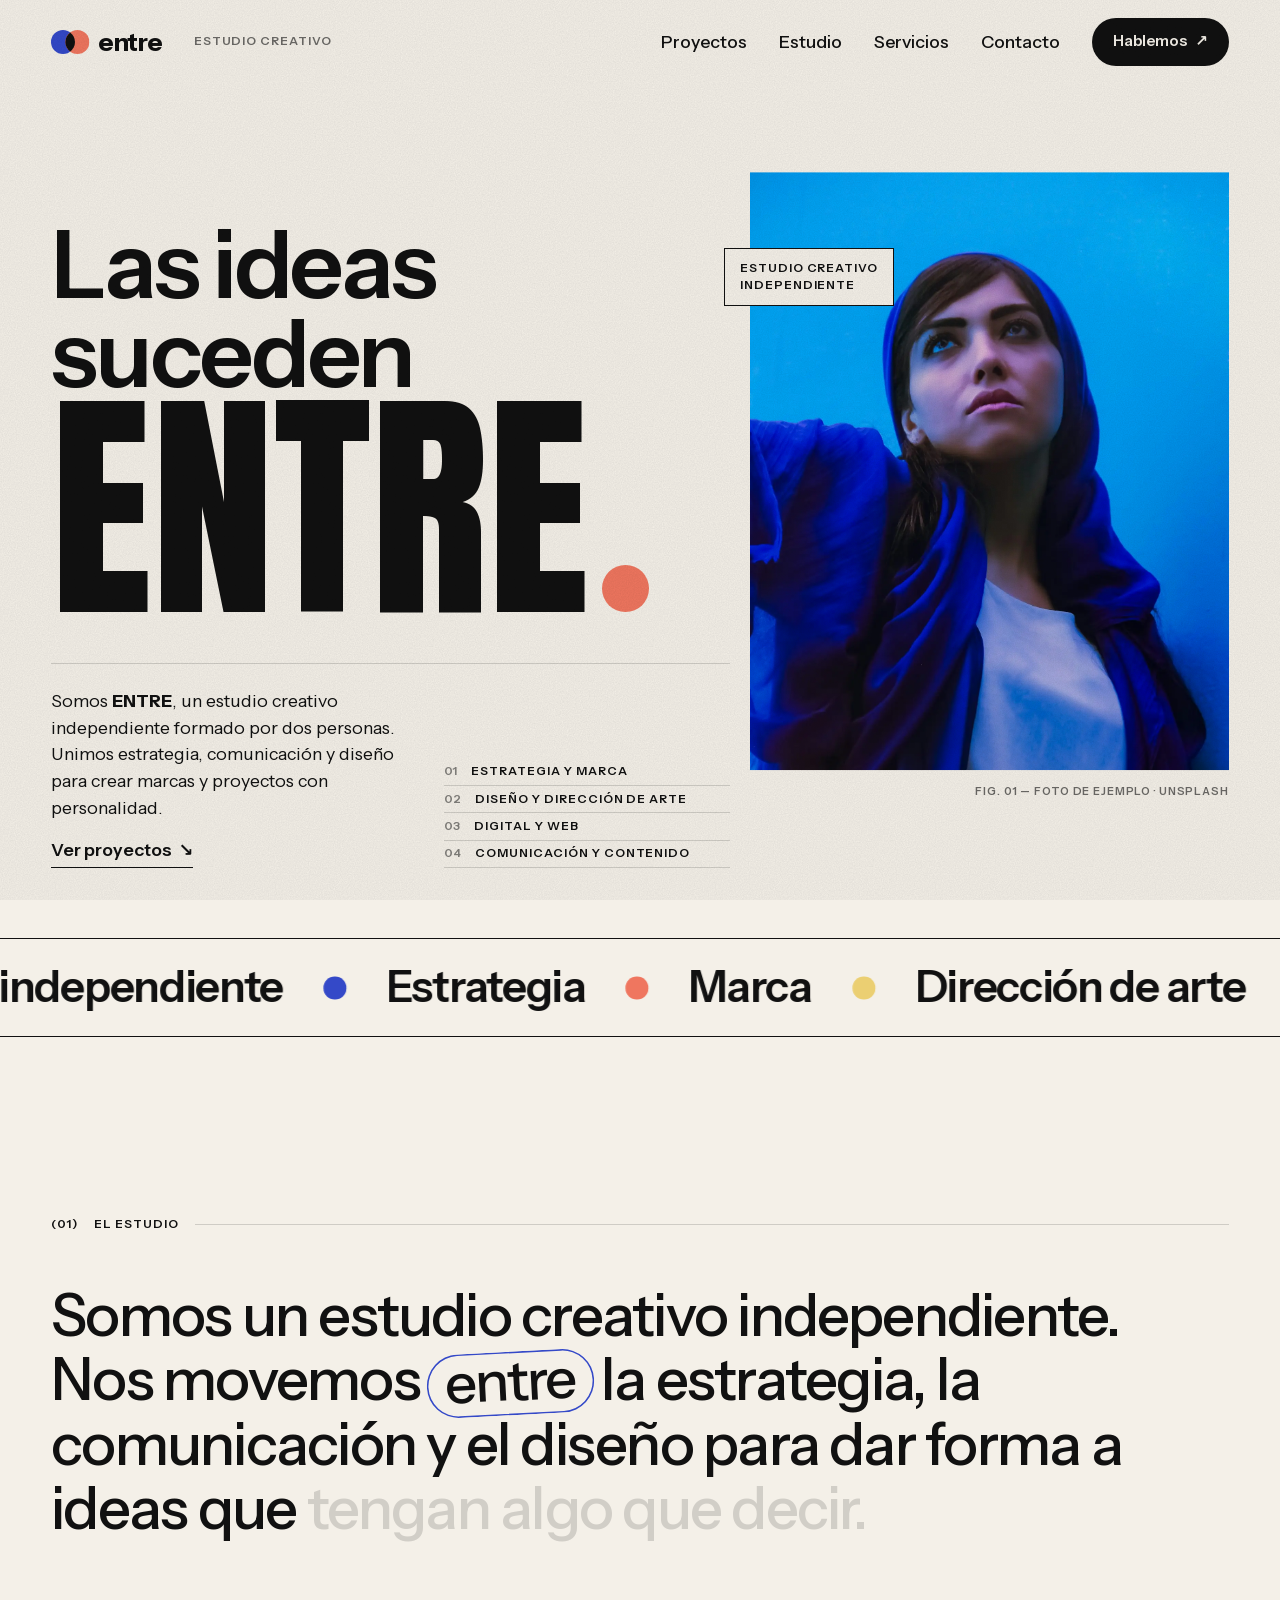
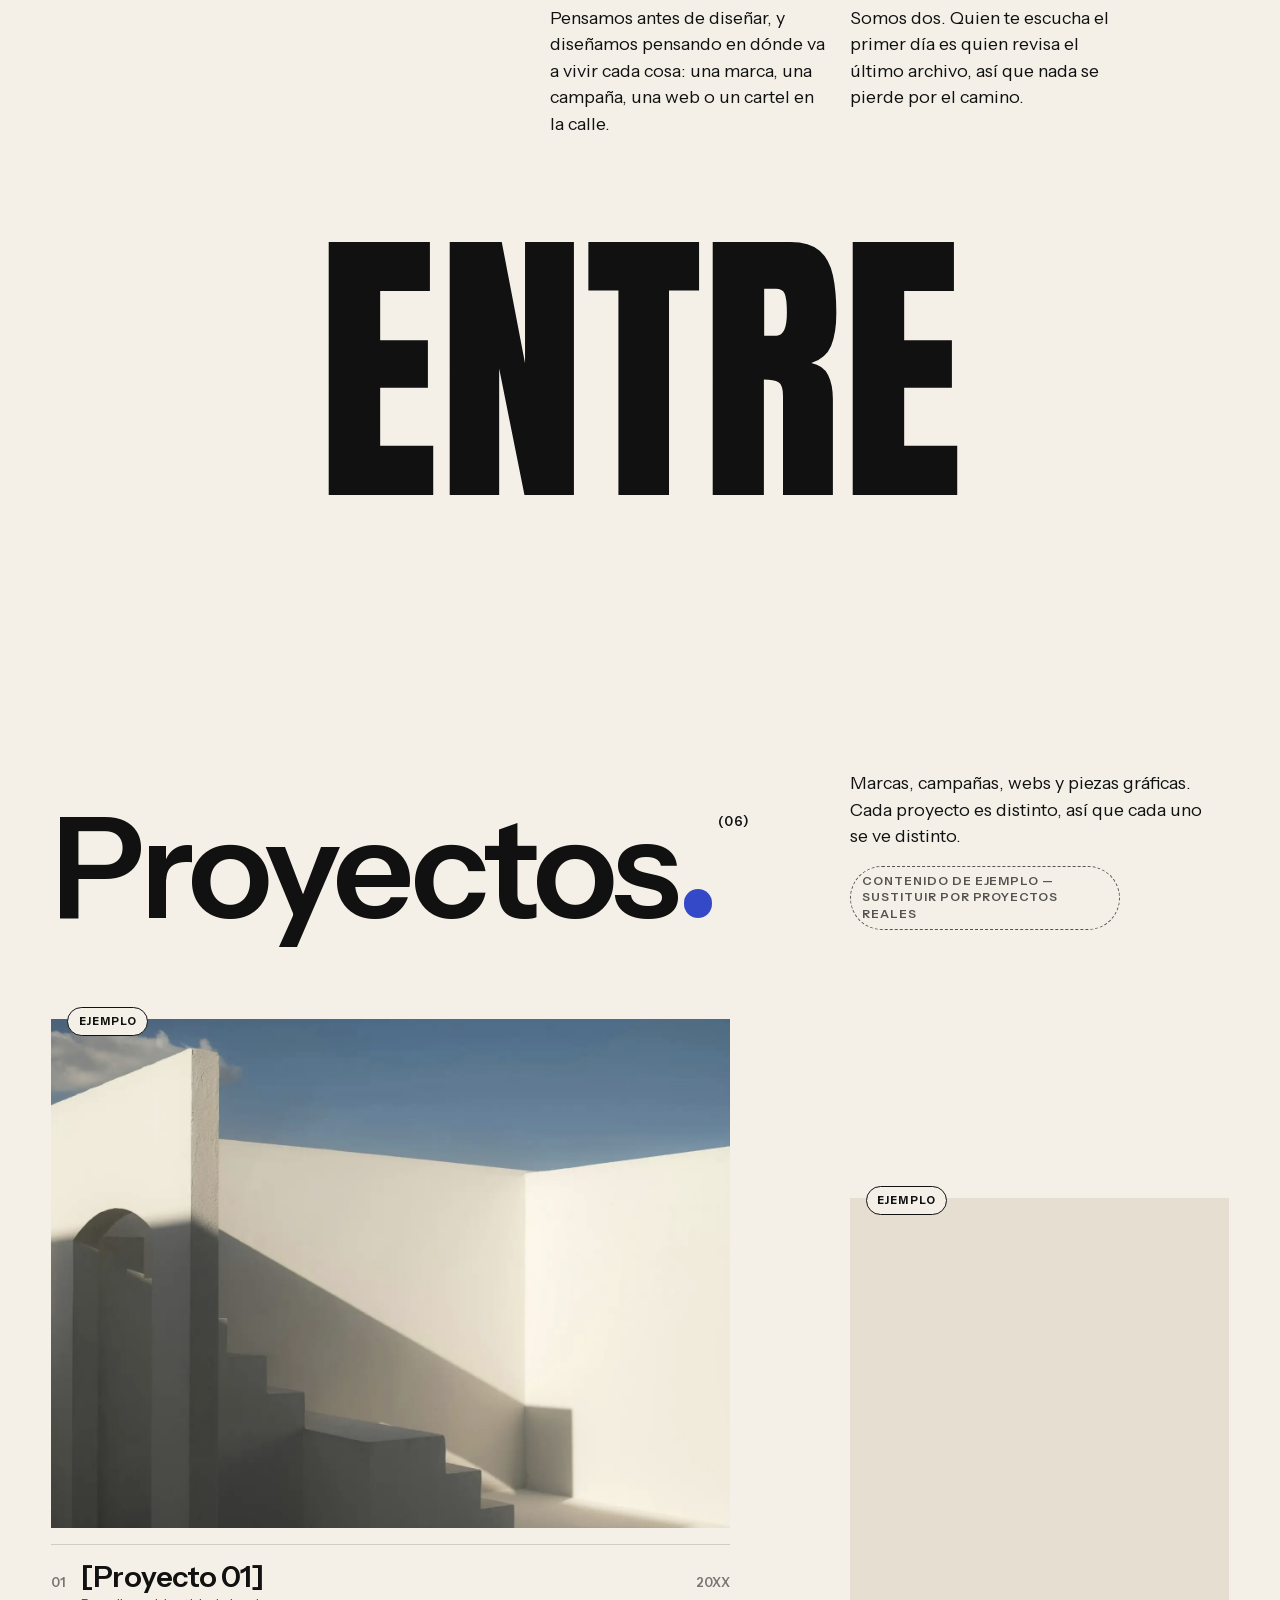
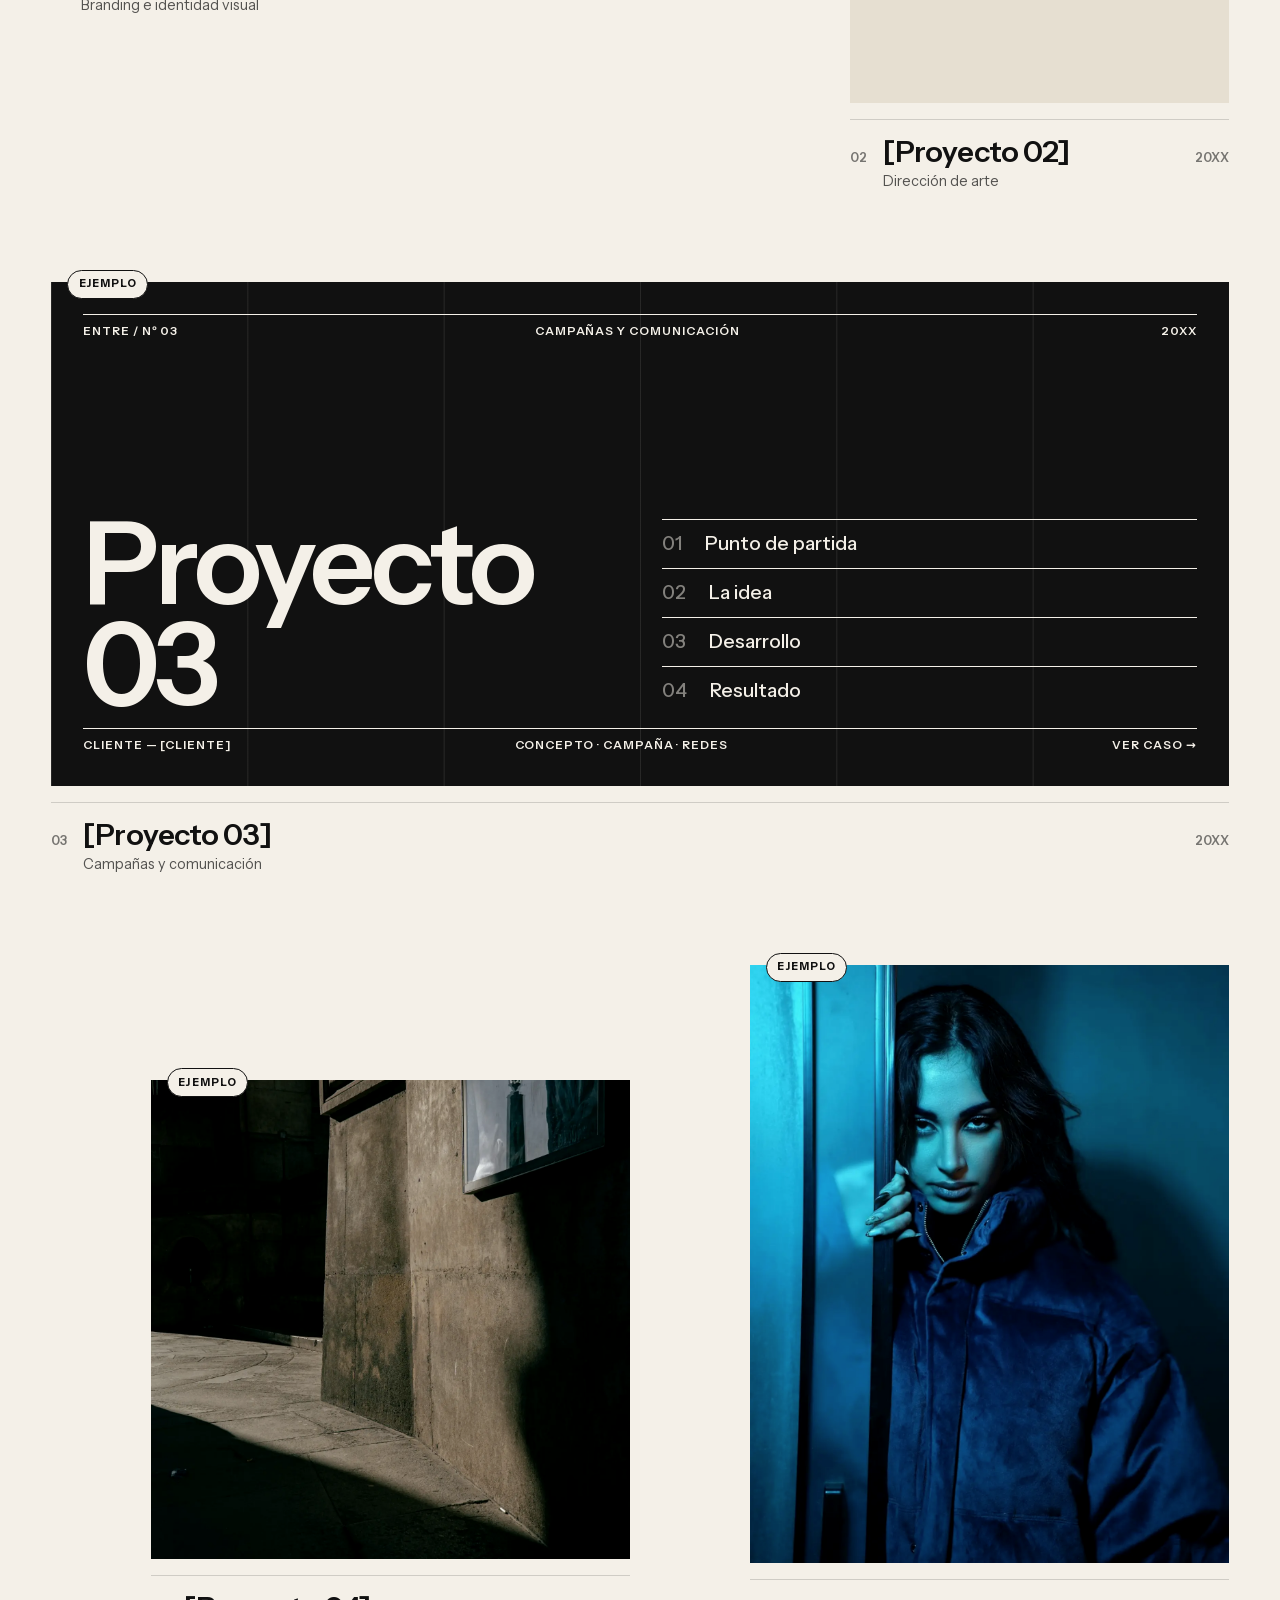
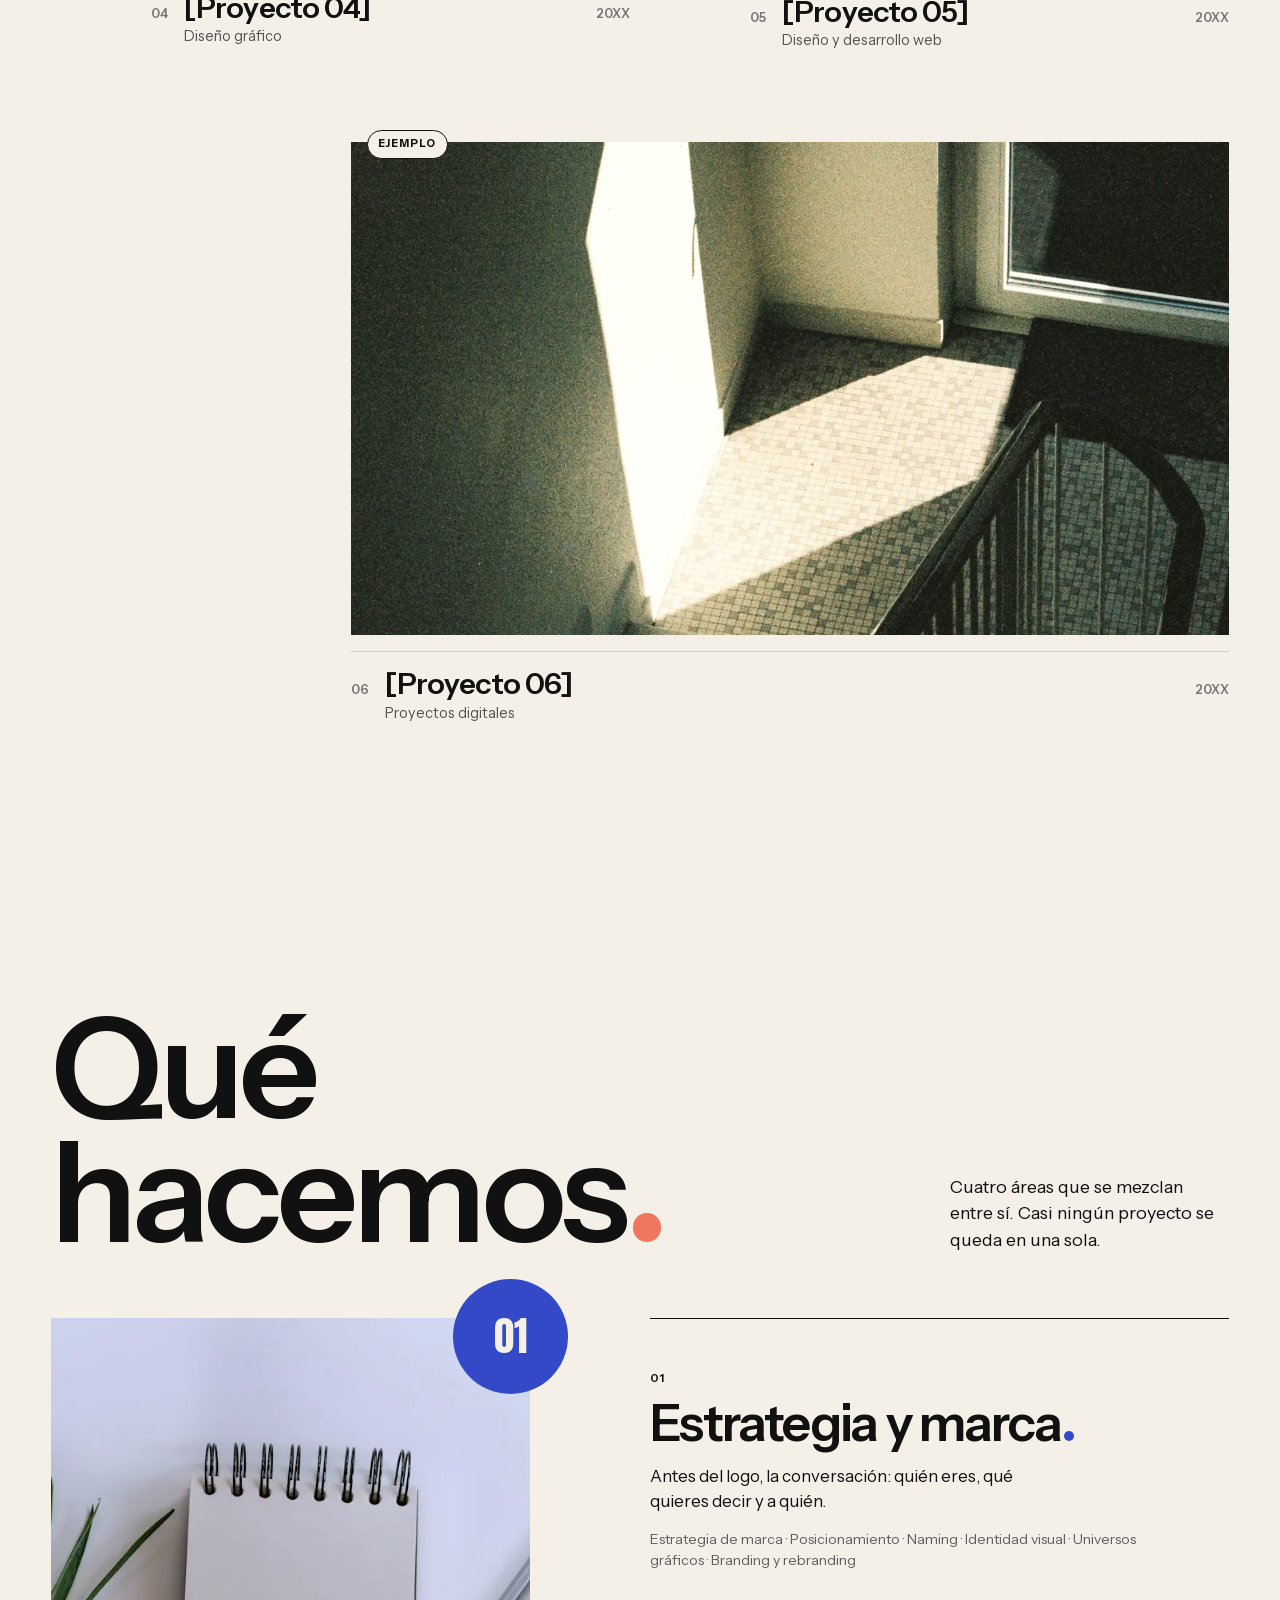
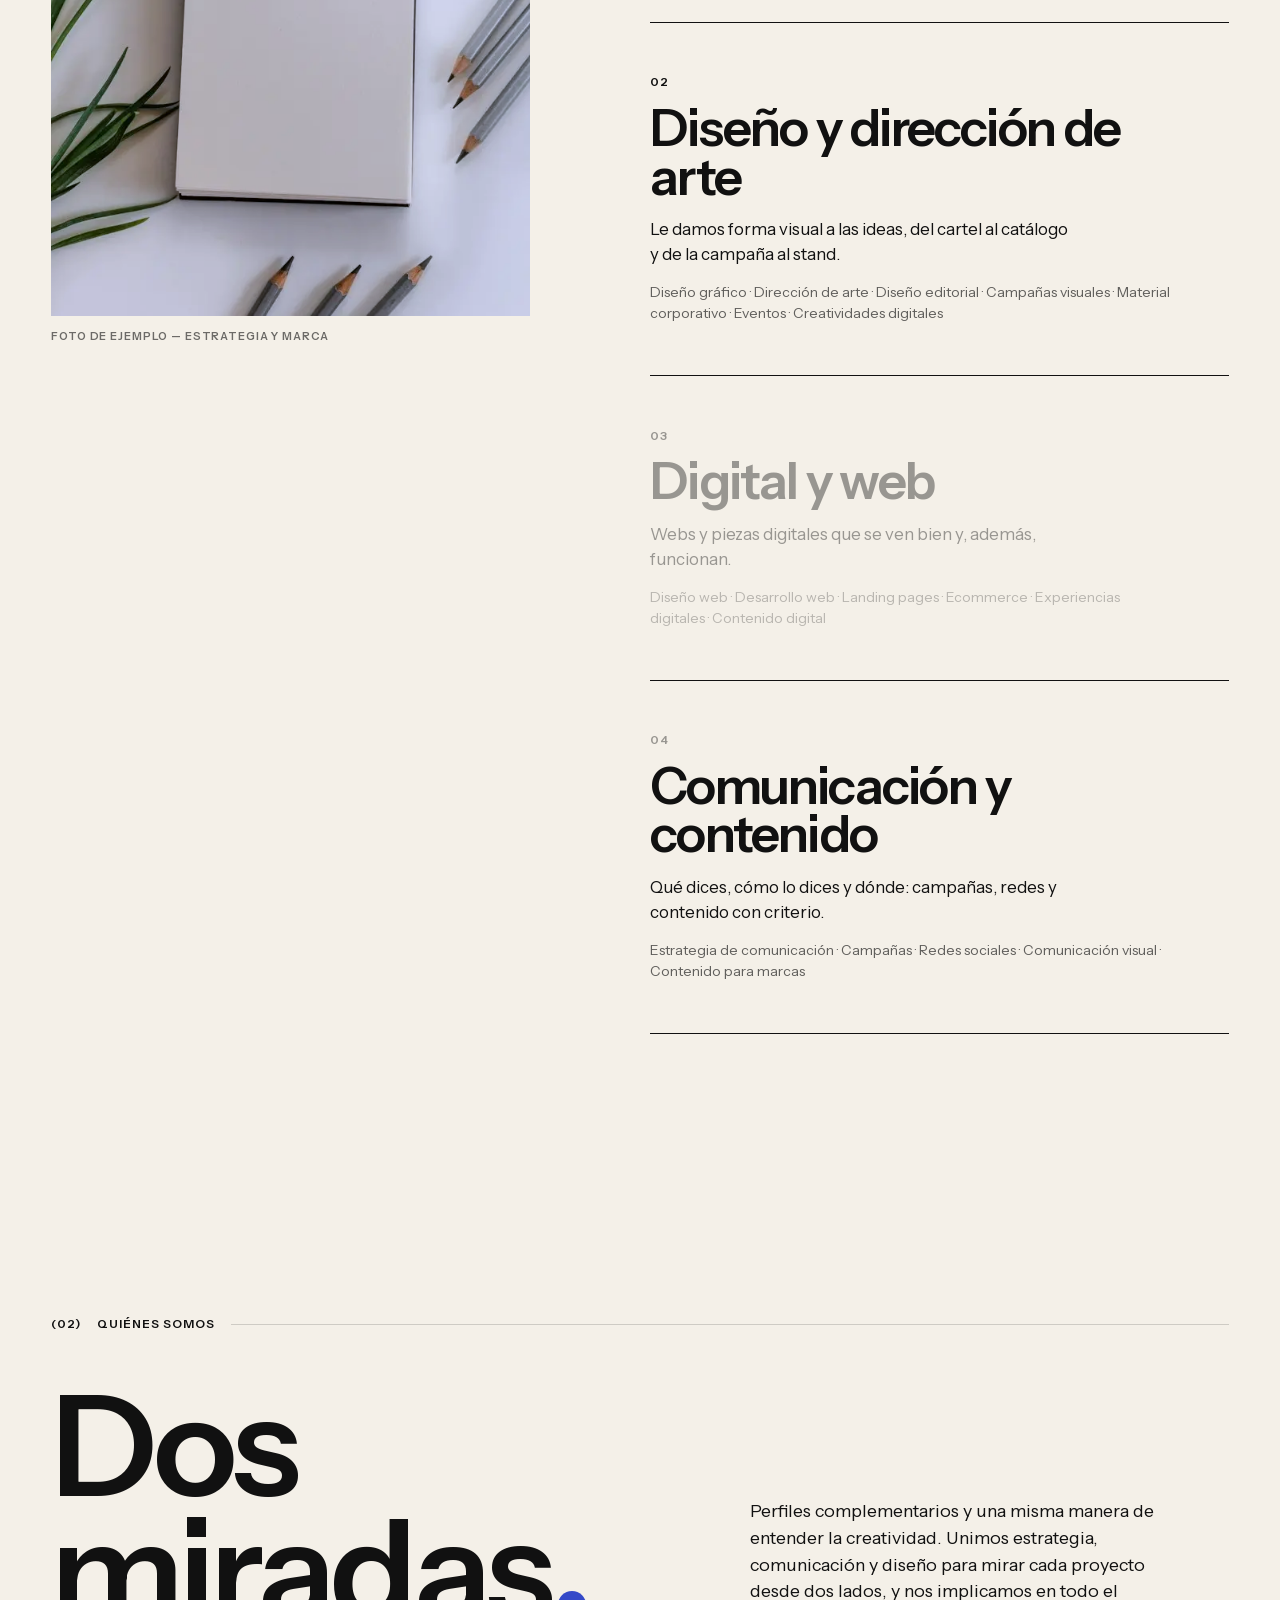
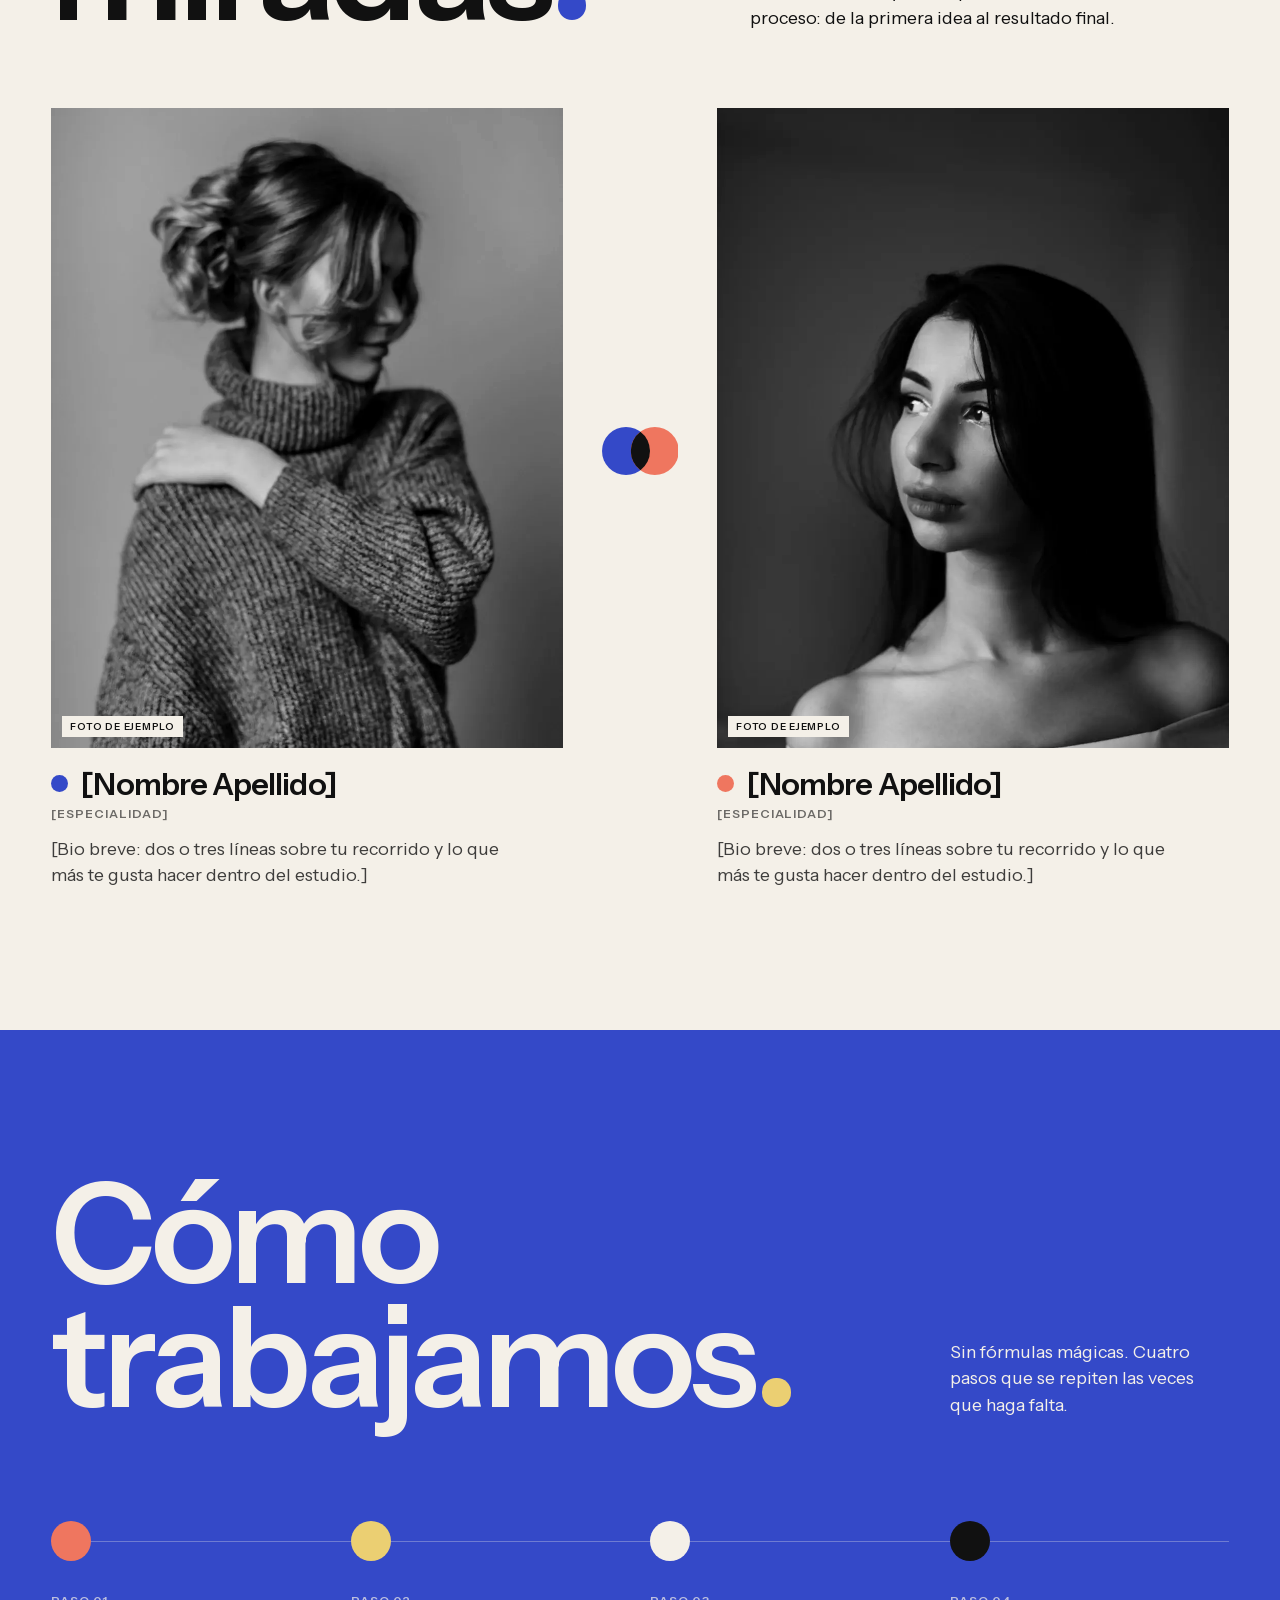
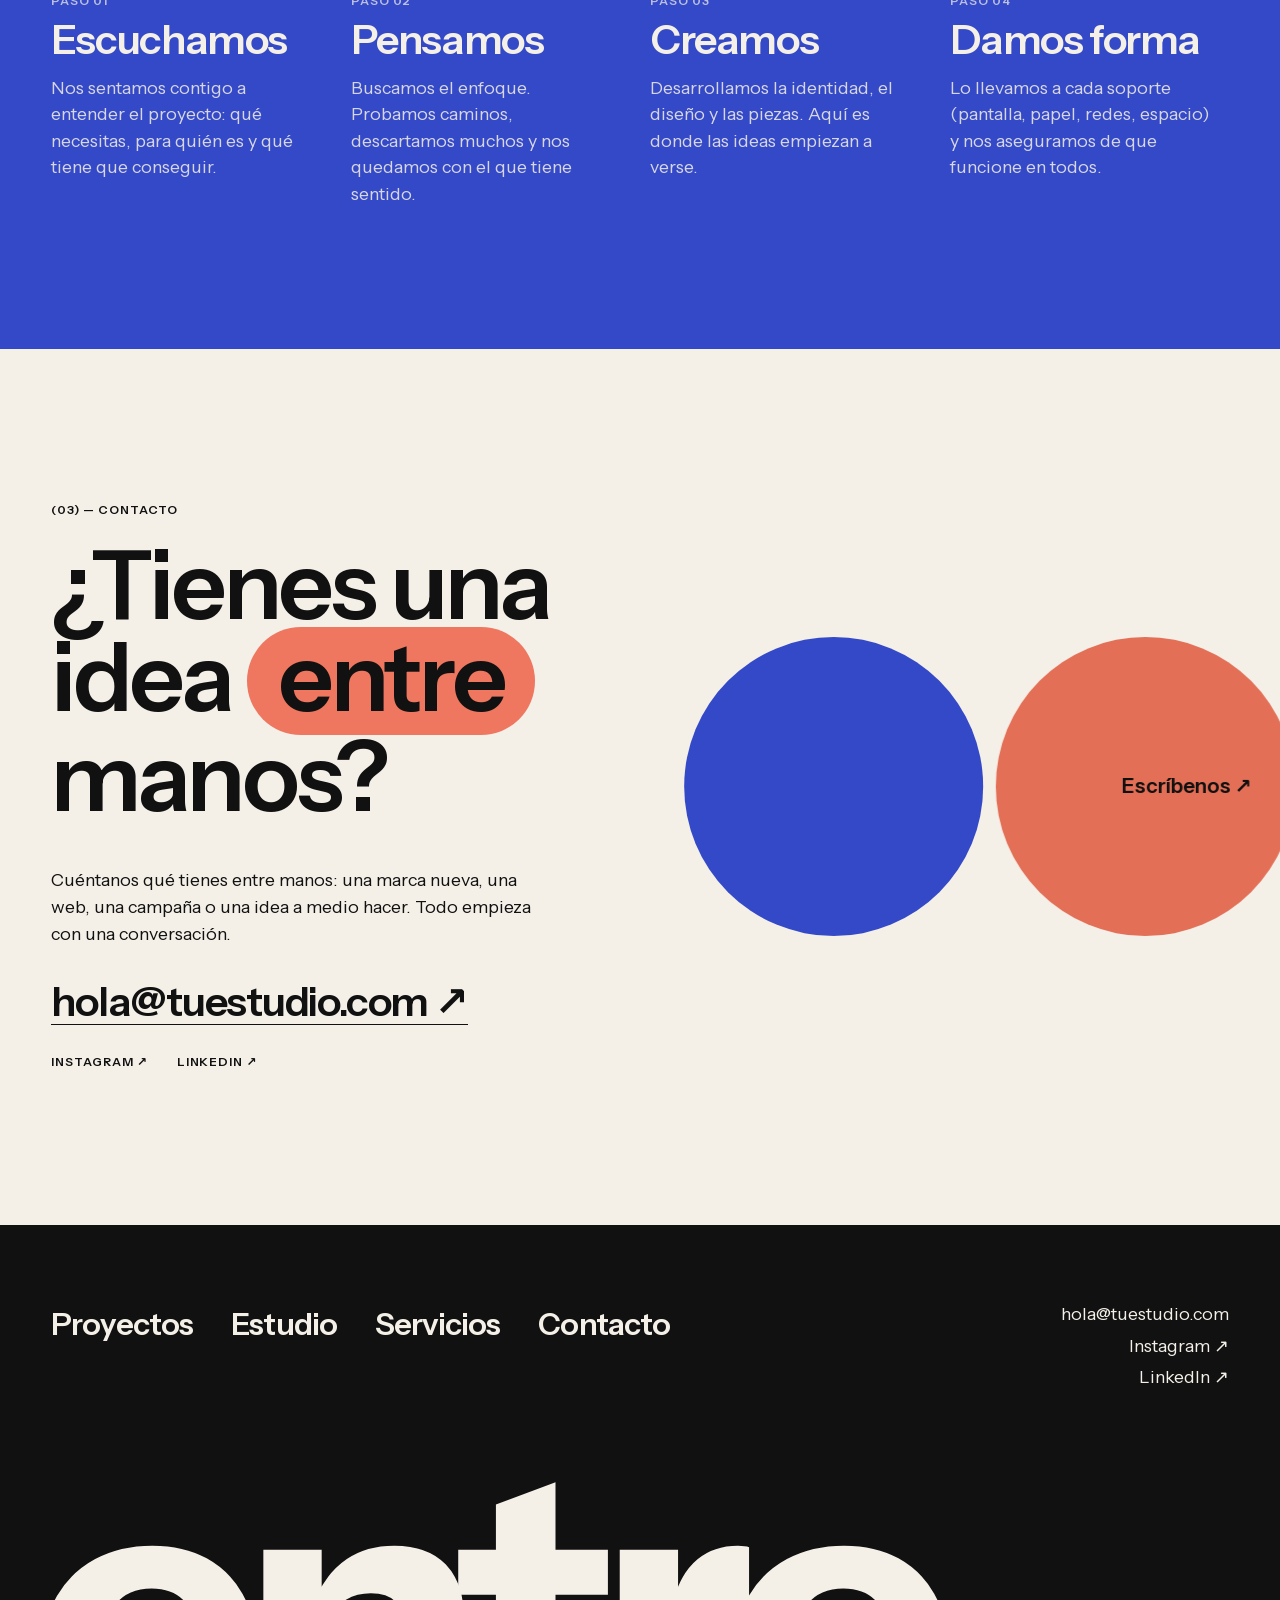
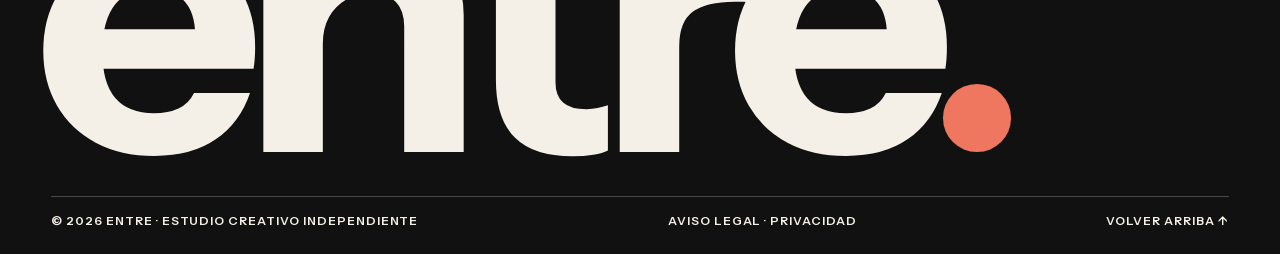
==== commit e60ac19b: "ENTRE: kit de marca y preparada para GitHub Pages - marca/: logotipos (PNG transparente y SVG), foto" ====
--- a/index.html
+++ b/index.html
@@ -6,15 +6,15 @@
   <title>ENTRE — Estudio creativo independiente</title>                         <!-- título de la pestaña y de Google -->
   <meta name="description" content="ENTRE es un estudio creativo independiente formado por dos personas. Estrategia, diseño, web y comunicación para marcas con personalidad."> <!-- texto que sale en Google -->
   <meta name="theme-color" content="#F4F0E8">                                   <!-- color de la barra del navegador en el móvil -->
-  <!-- <link rel="canonical" href="https://TU-DOMINIO/">  ← activar cuando haya dominio -->
+  <link rel="canonical" href="https://taniadeazevedo.github.io/entre-web/">           <!-- dirección oficial de la página (cambiarla si compráis dominio) -->
 
   <!-- Al compartir el enlace en redes / WhatsApp -->
   <meta property="og:type" content="website">                                   <!-- tipo de contenido -->
   <meta property="og:title" content="ENTRE — Estudio creativo independiente">   <!-- título al compartir -->
   <meta property="og:description" content="Las ideas suceden entre. Estrategia, diseño, web y comunicación."> <!-- descripción al compartir -->
   <meta property="og:locale" content="es_ES">                                    <!-- idioma -->
-  <!-- Al publicar, cambiad TU-DOMINIO por el dominio real (WhatsApp y LinkedIn necesitan la dirección completa) -->
-  <meta property="og:image" content="https://TU-DOMINIO/img/compartir.png">   <!-- imagen al compartir (1200×630) -->
+  <!-- WhatsApp y LinkedIn necesitan la dirección completa de la imagen (cambiarla si compráis dominio) -->
+  <meta property="og:image" content="https://taniadeazevedo.github.io/entre-web/img/compartir.png">   <!-- imagen al compartir (1200×630) -->
   <meta property="og:image:width" content="1200">
   <meta property="og:image:height" content="630">
   <meta name="twitter:card" content="summary_large_image">                       <!-- en X/Twitter, la imagen en grande -->
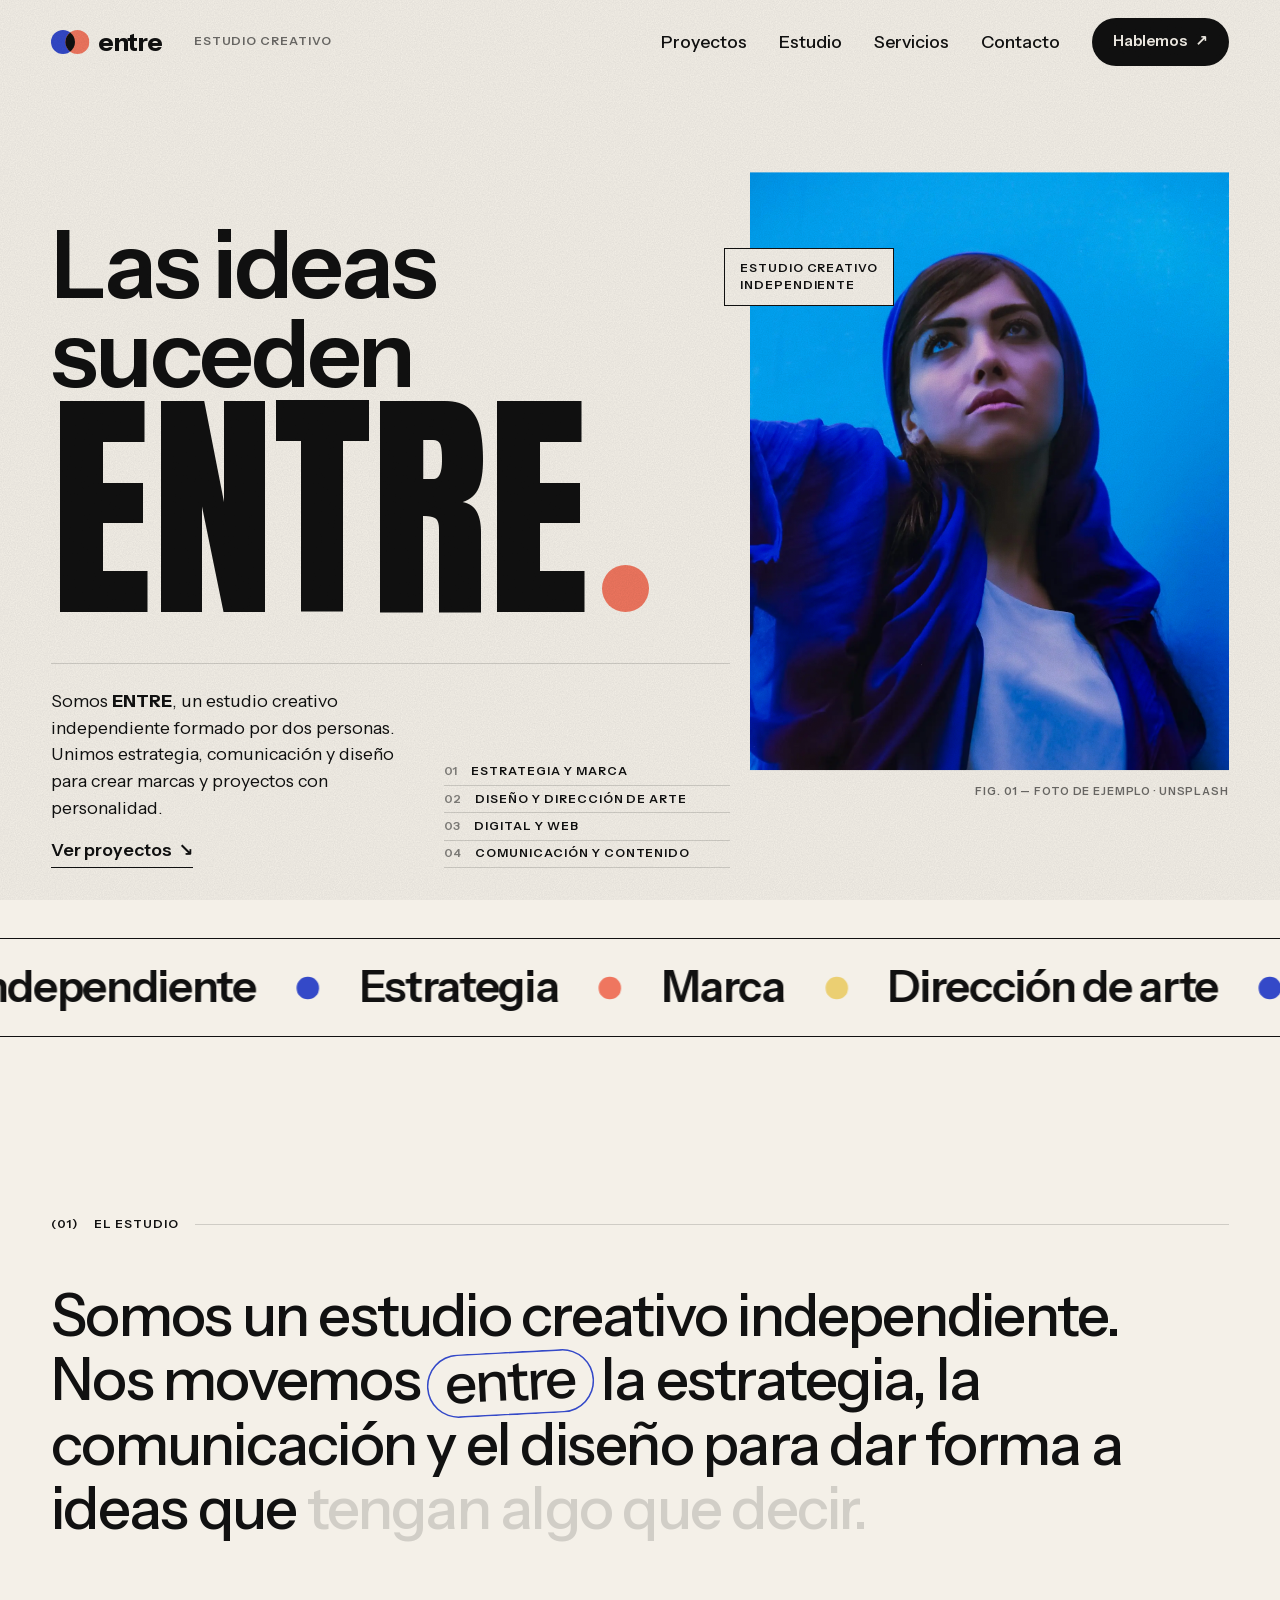
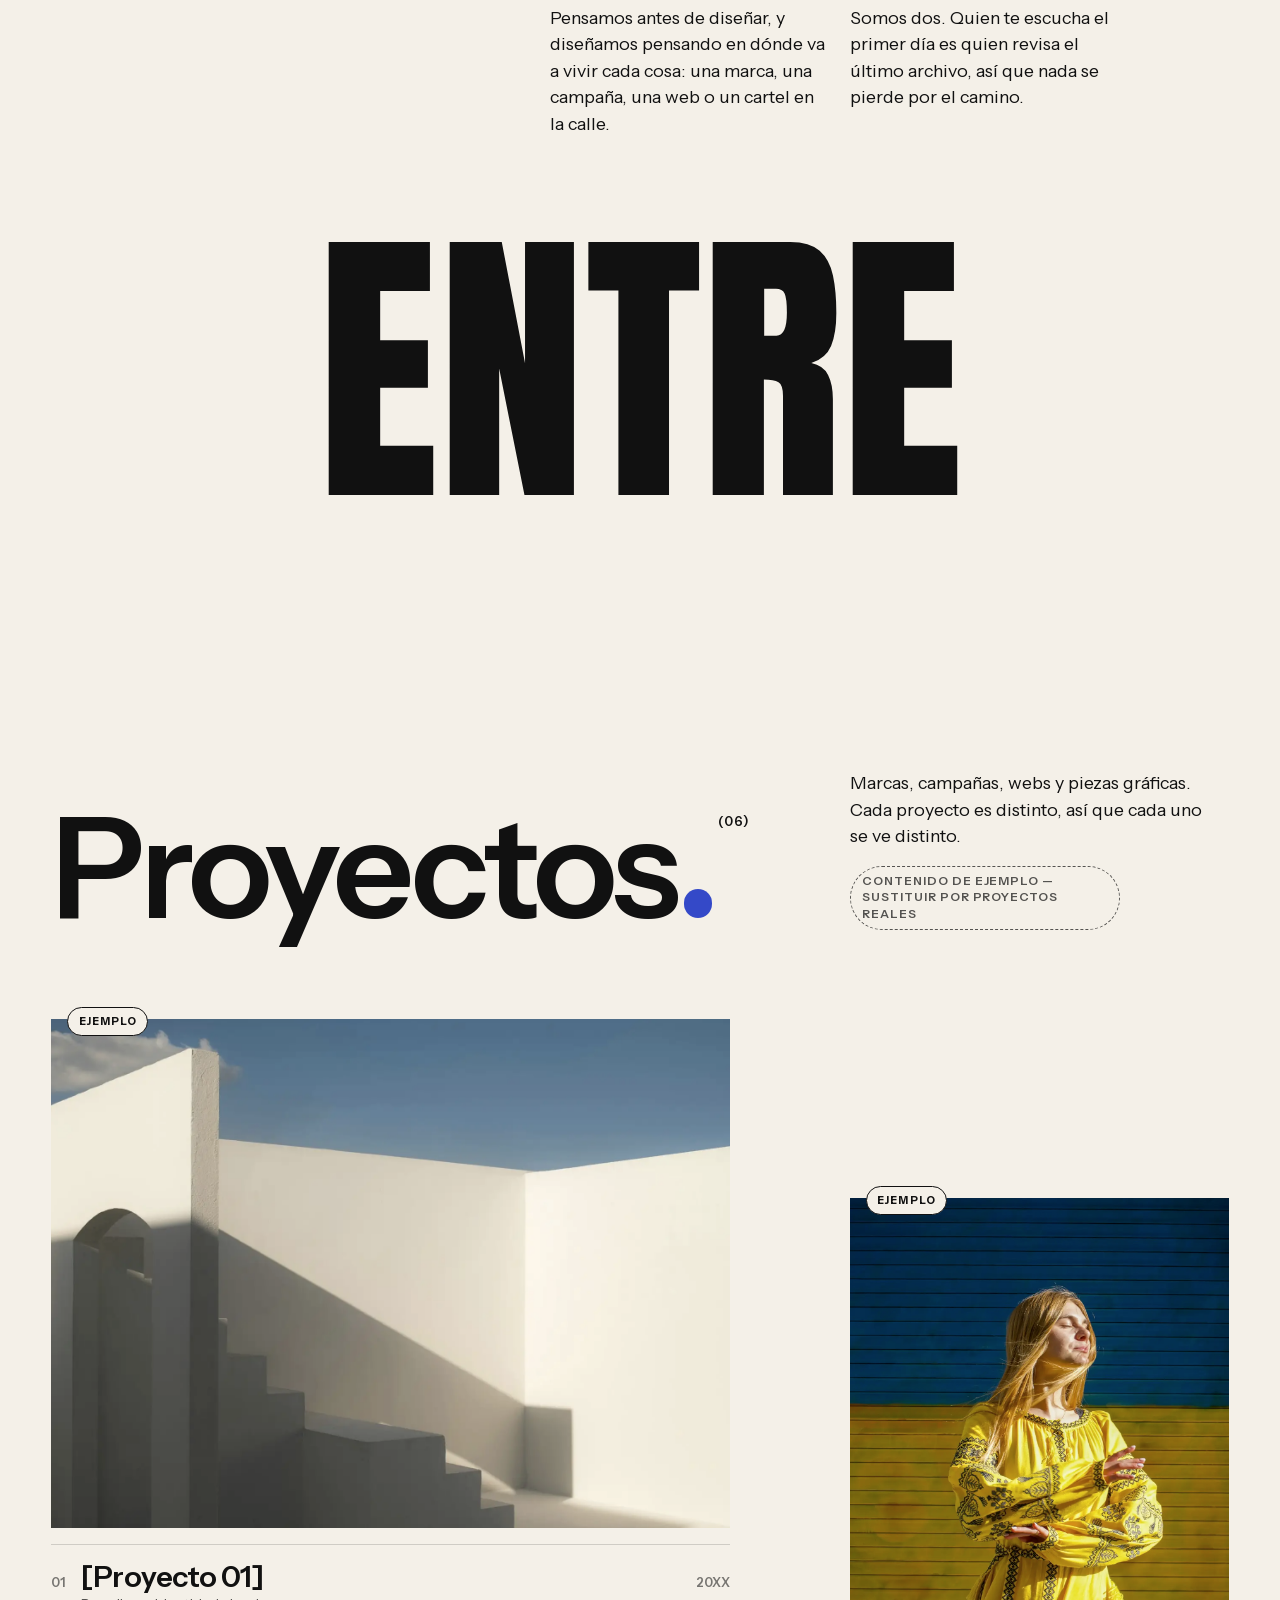
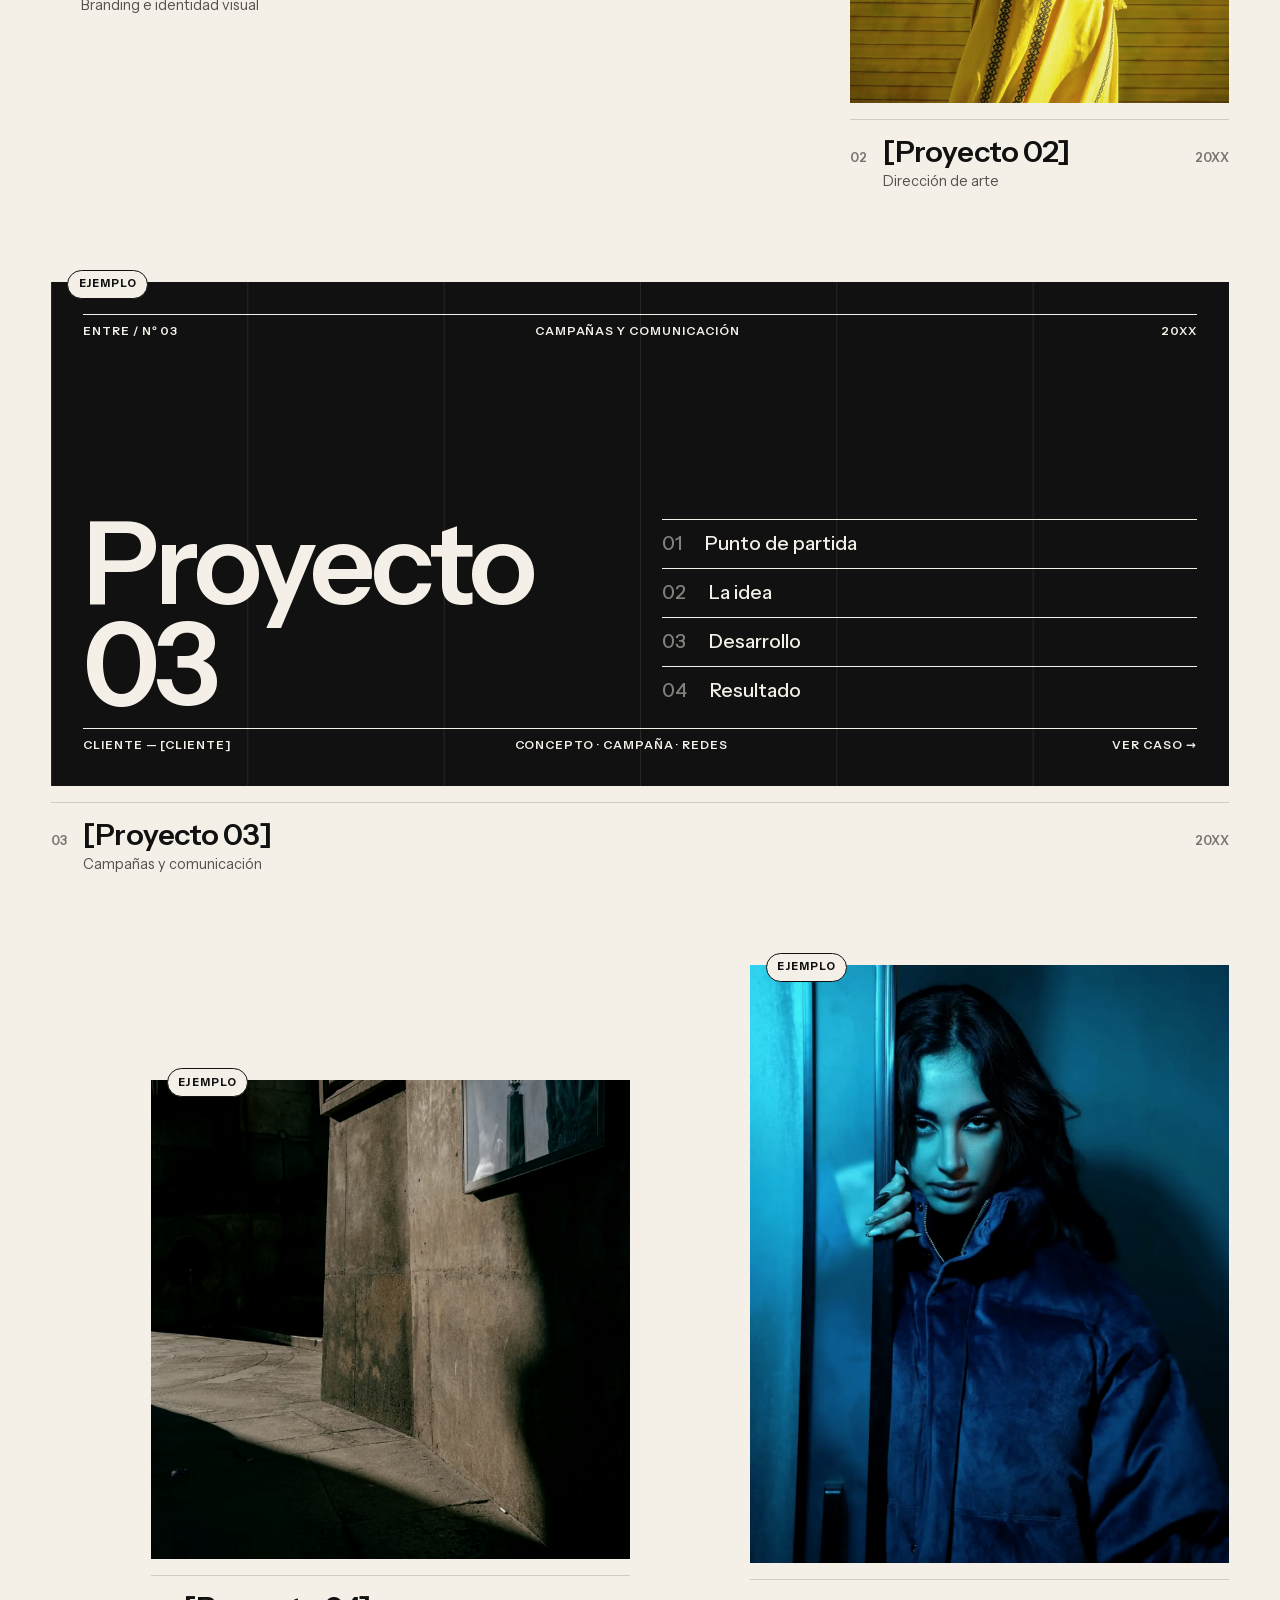
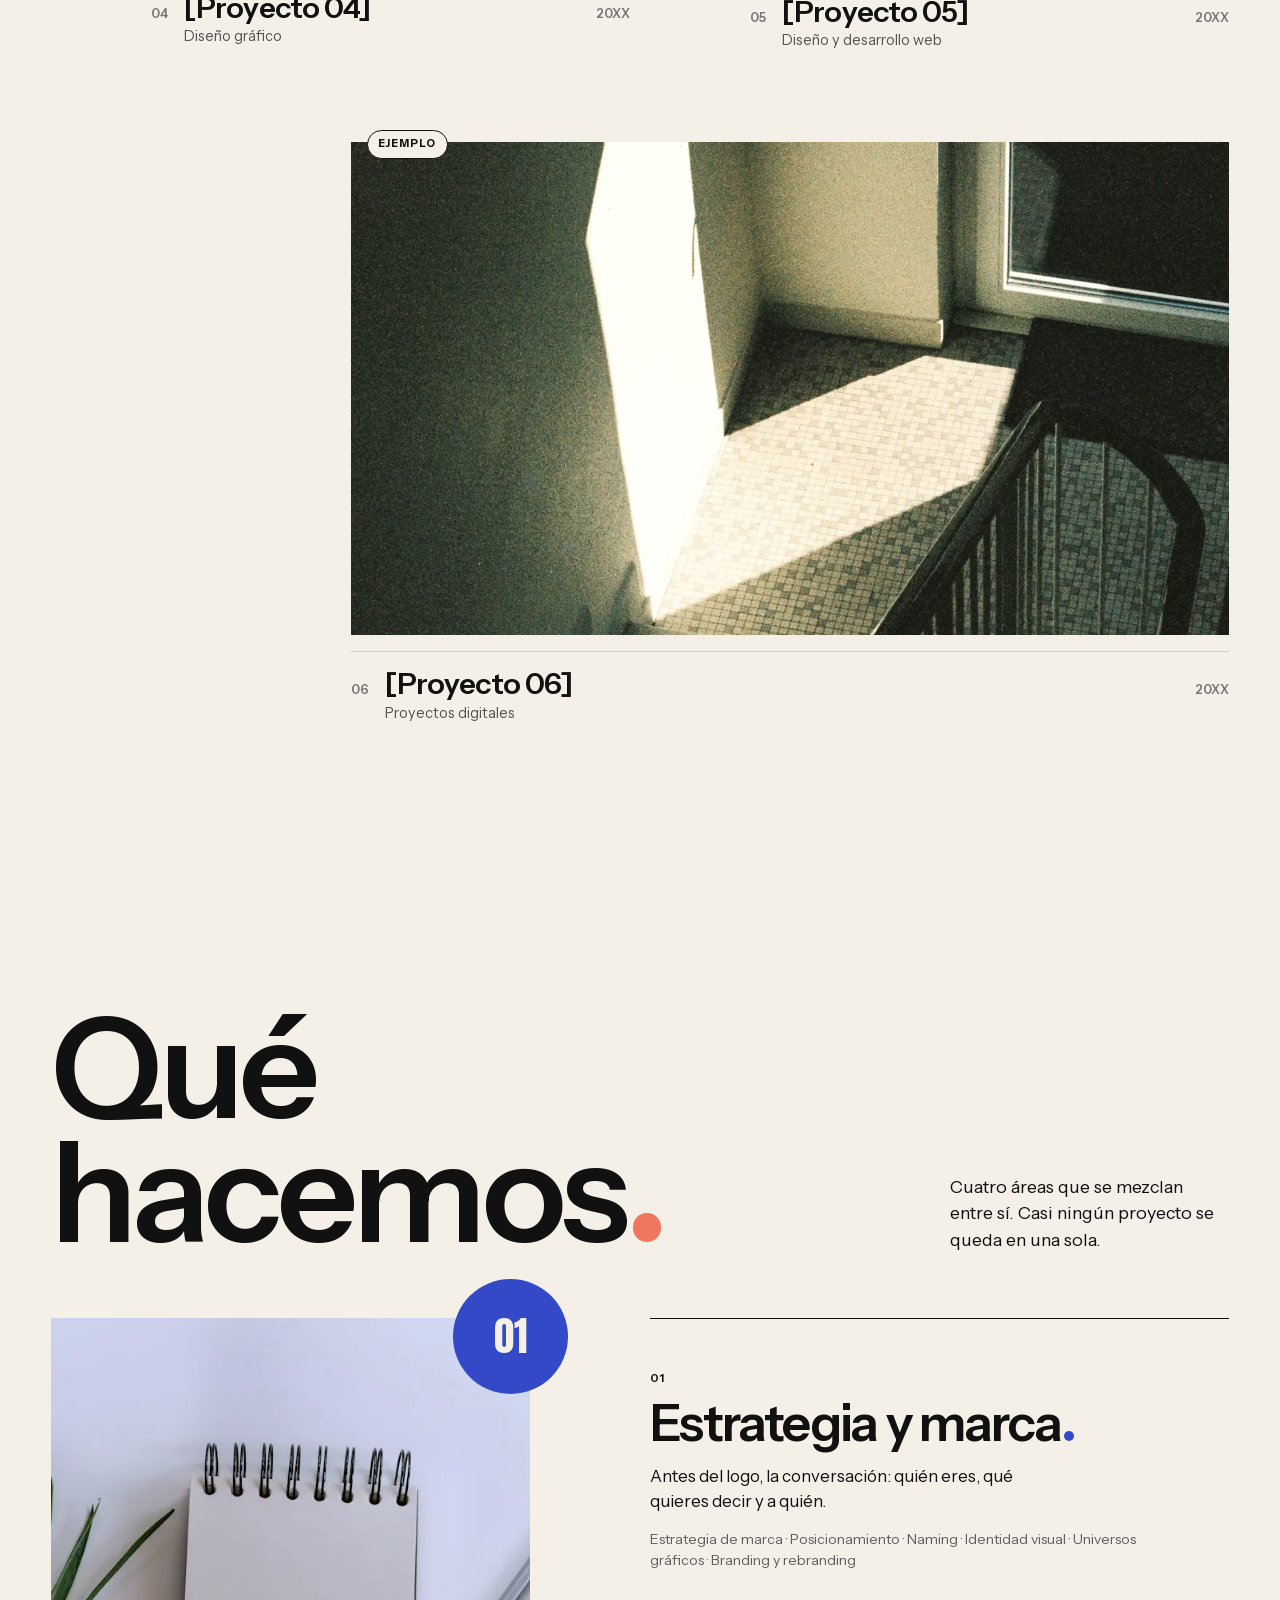
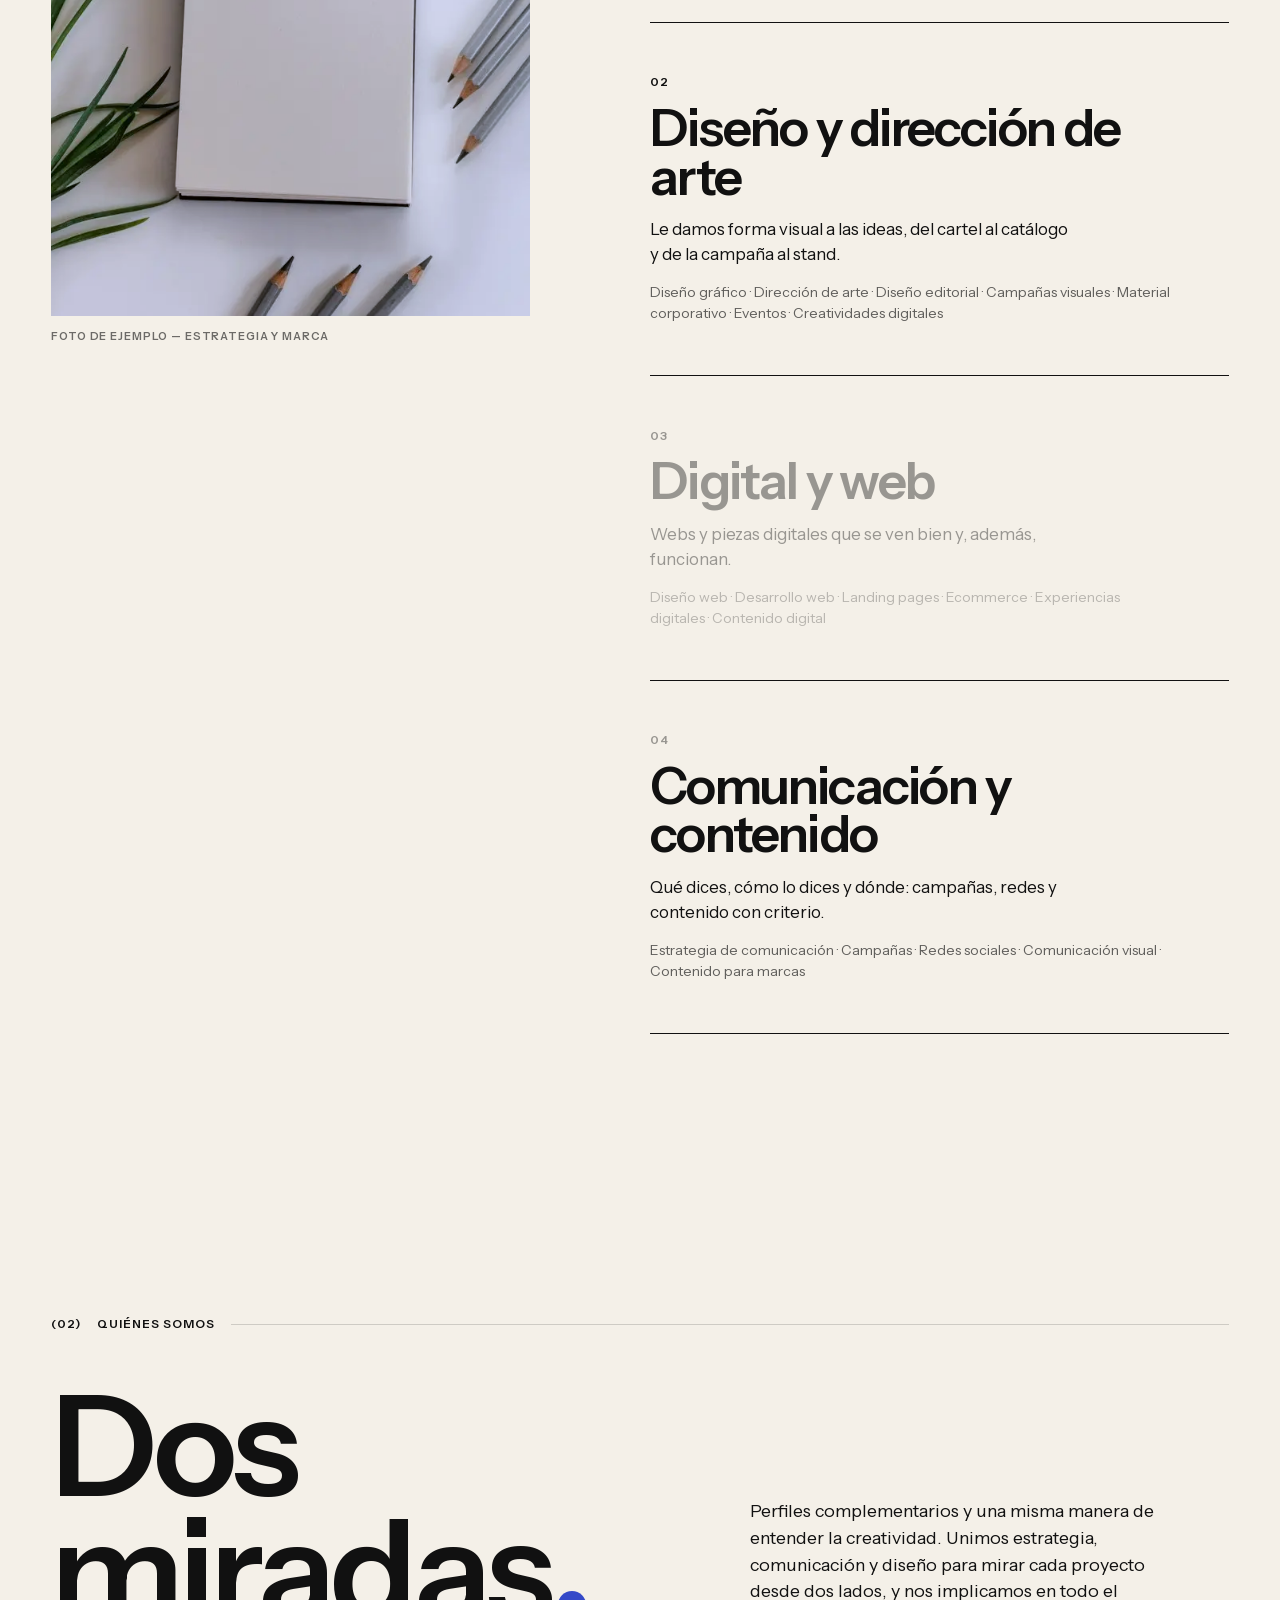
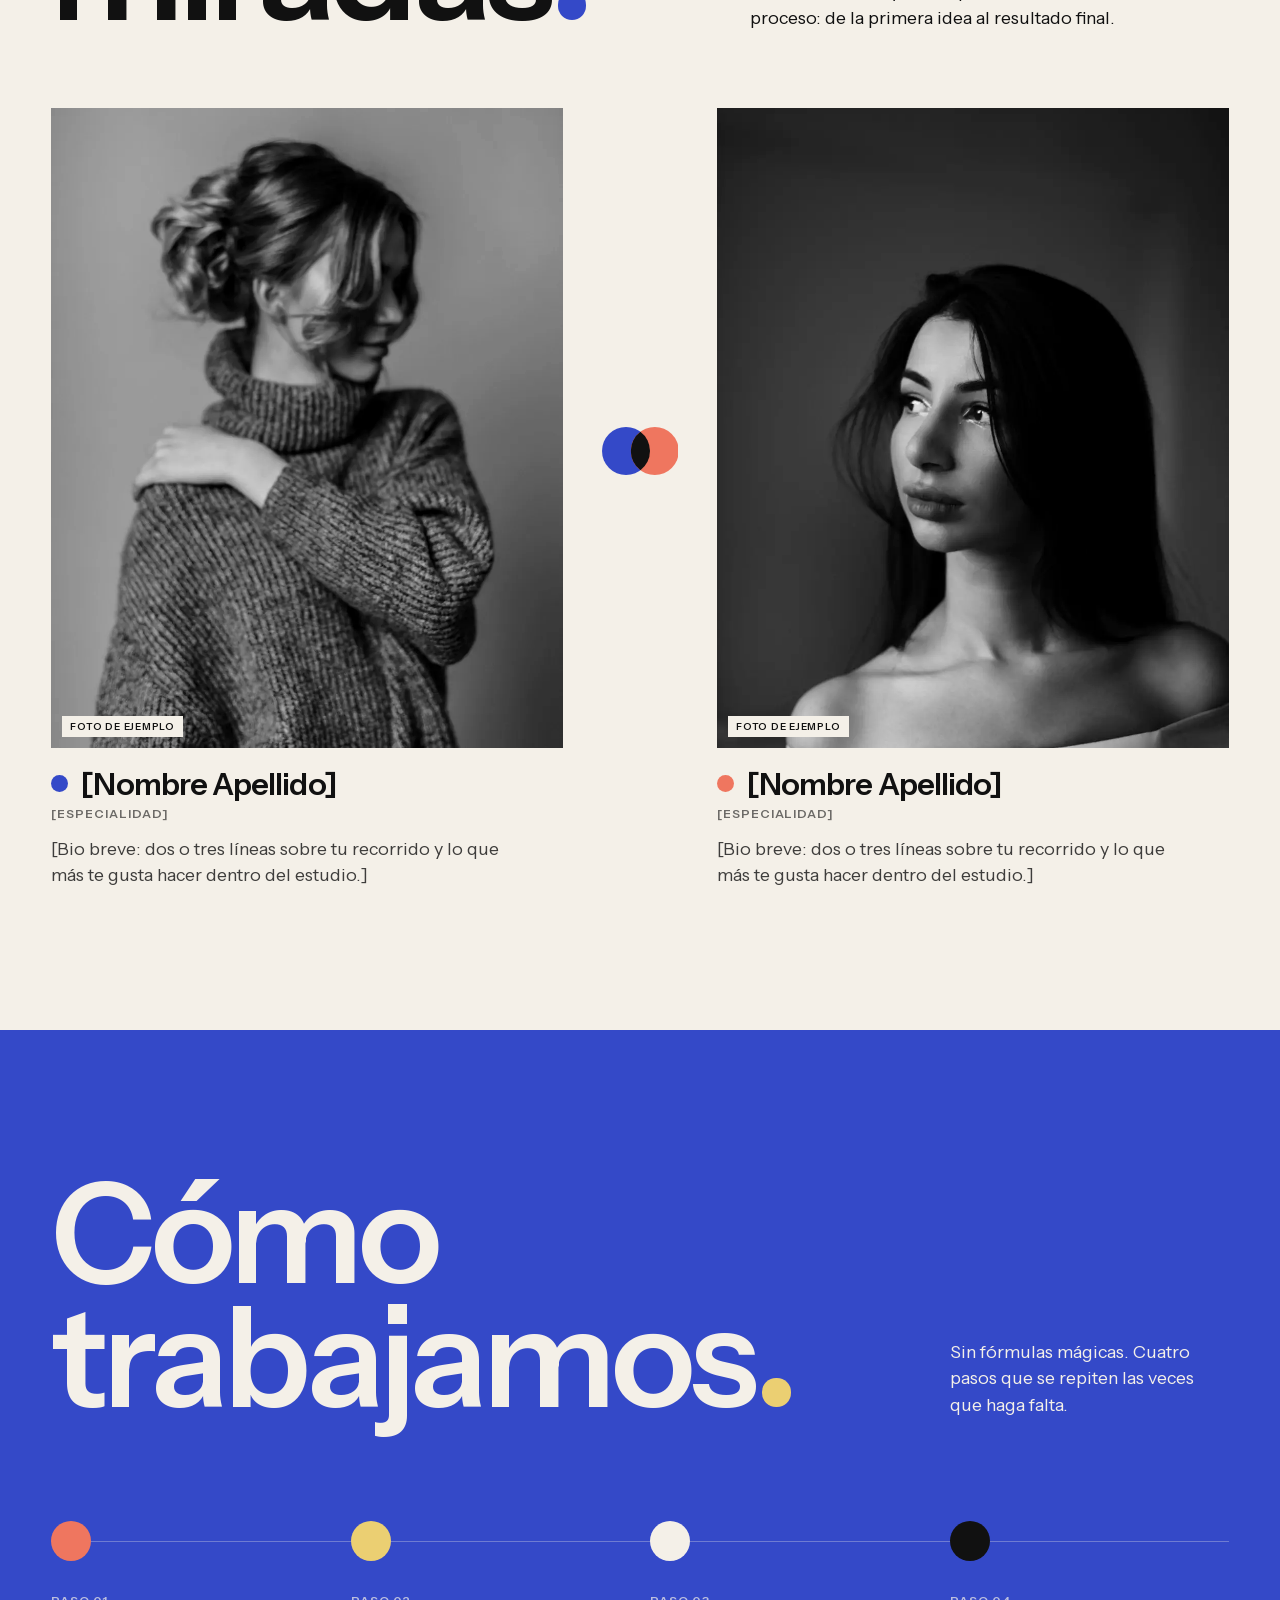
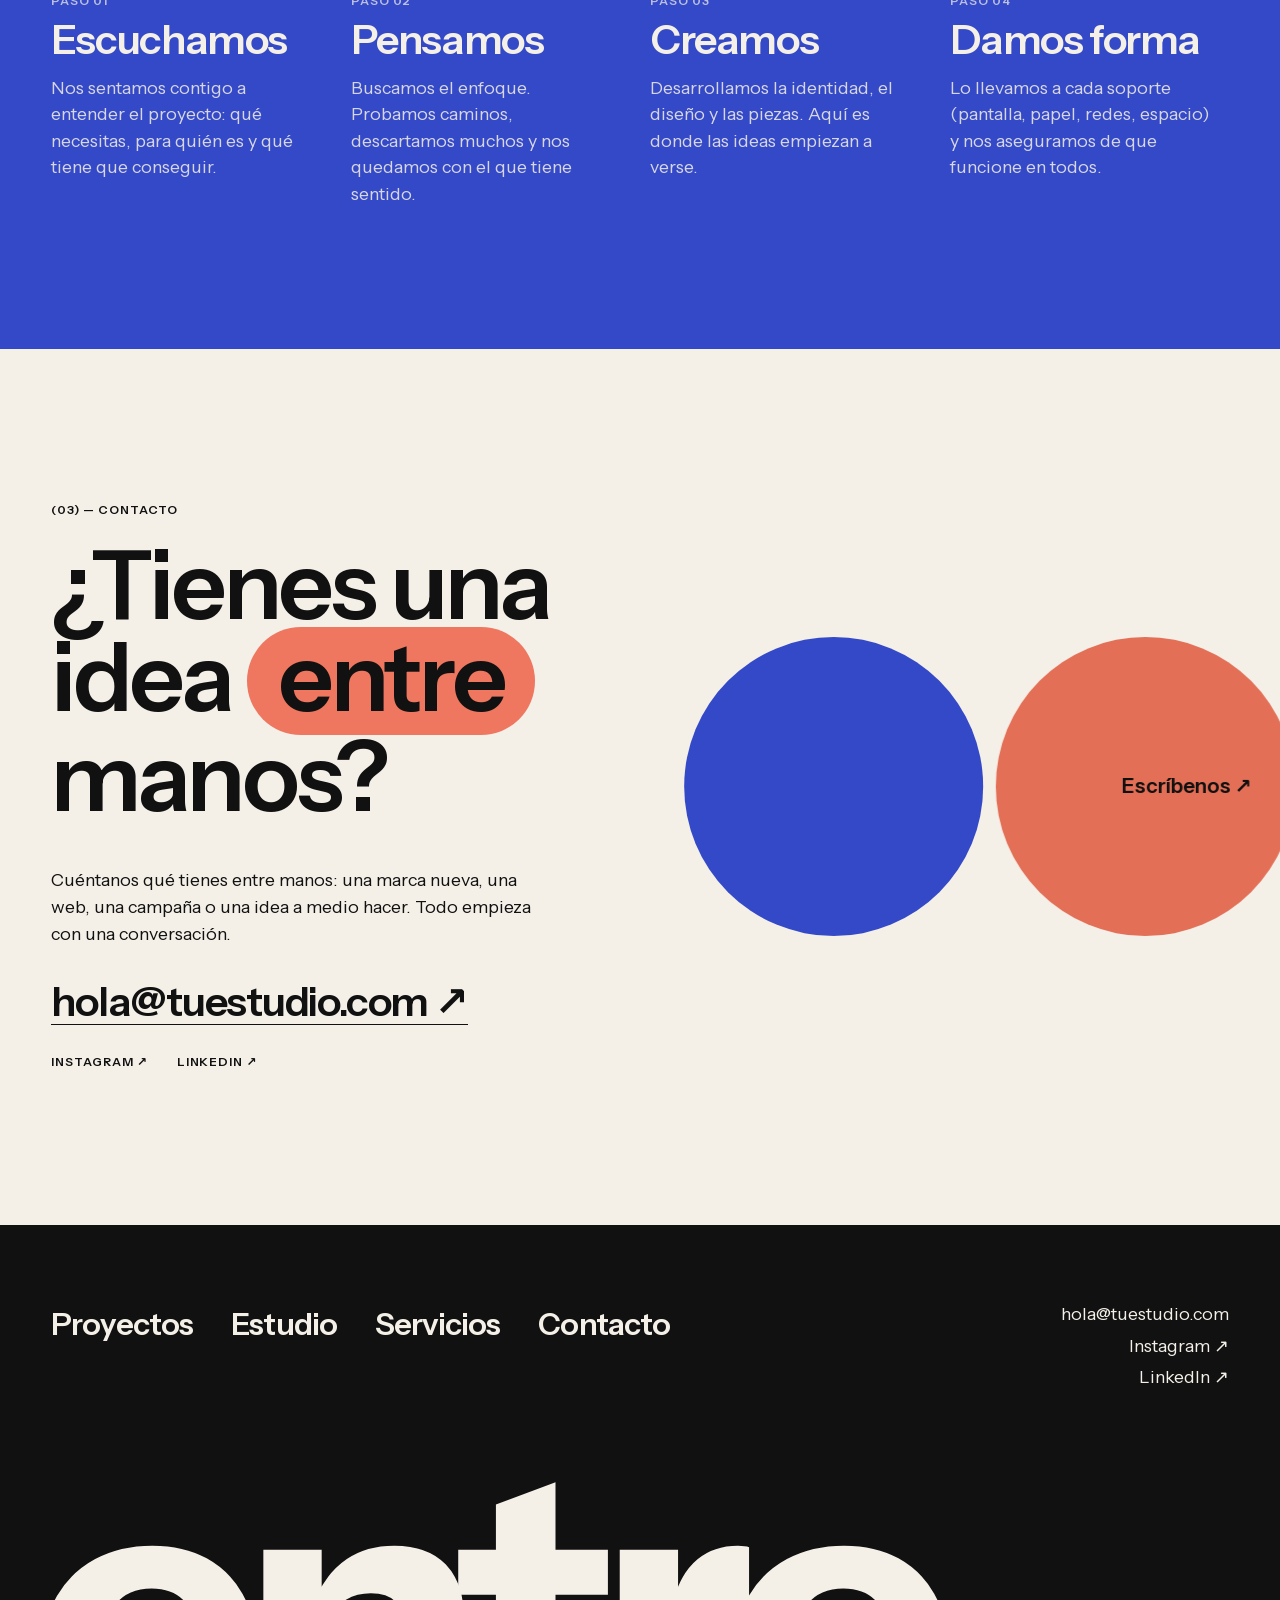
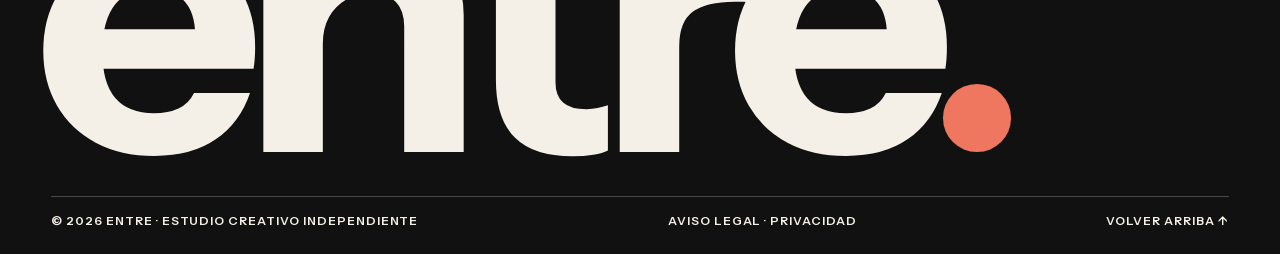
==== commit 9bfb86b6: "ENTRE: dirección pública estudioentre.github.io Canonical, imagen para compartir, robots.txt y sitem" ====
--- a/index.html
+++ b/index.html
@@ -6,7 +6,7 @@
   <title>ENTRE — Estudio creativo independiente</title>                         <!-- título de la pestaña y de Google -->
   <meta name="description" content="ENTRE es un estudio creativo independiente formado por dos personas. Estrategia, diseño, web y comunicación para marcas con personalidad."> <!-- texto que sale en Google -->
   <meta name="theme-color" content="#F4F0E8">                                   <!-- color de la barra del navegador en el móvil -->
-  <link rel="canonical" href="https://taniadeazevedo.github.io/entre-web/">           <!-- dirección oficial de la página (cambiarla si compráis dominio) -->
+  <link rel="canonical" href="https://estudioentre.github.io/">           <!-- dirección oficial de la página (cambiarla si compráis dominio) -->
 
   <!-- Al compartir el enlace en redes / WhatsApp -->
   <meta property="og:type" content="website">                                   <!-- tipo de contenido -->
@@ -14,7 +14,7 @@
   <meta property="og:description" content="Las ideas suceden entre. Estrategia, diseño, web y comunicación."> <!-- descripción al compartir -->
   <meta property="og:locale" content="es_ES">                                    <!-- idioma -->
   <!-- WhatsApp y LinkedIn necesitan la dirección completa de la imagen (cambiarla si compráis dominio) -->
-  <meta property="og:image" content="https://taniadeazevedo.github.io/entre-web/img/compartir.png">   <!-- imagen al compartir (1200×630) -->
+  <meta property="og:image" content="https://estudioentre.github.io/img/compartir.png">   <!-- imagen al compartir (1200×630) -->
   <meta property="og:image:width" content="1200">
   <meta property="og:image:height" content="630">
   <meta name="twitter:card" content="summary_large_image">                       <!-- en X/Twitter, la imagen en grande -->
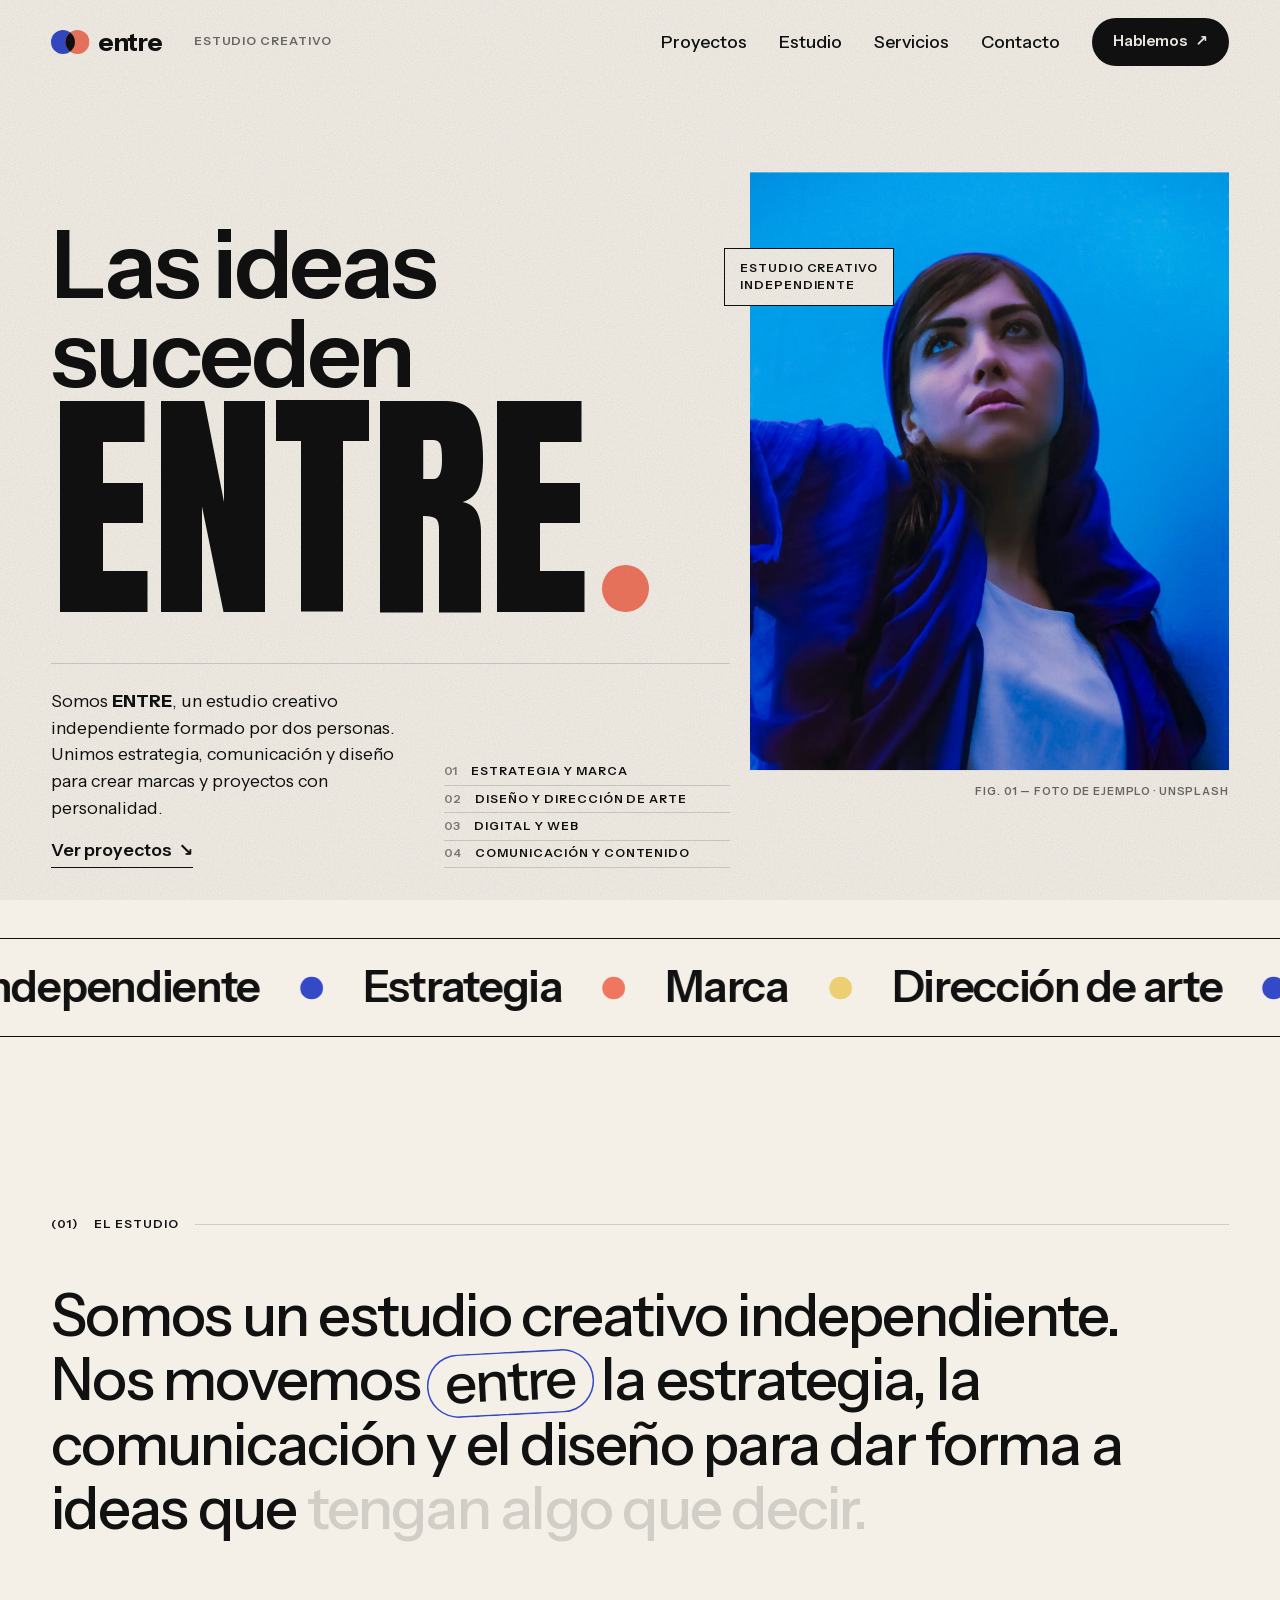
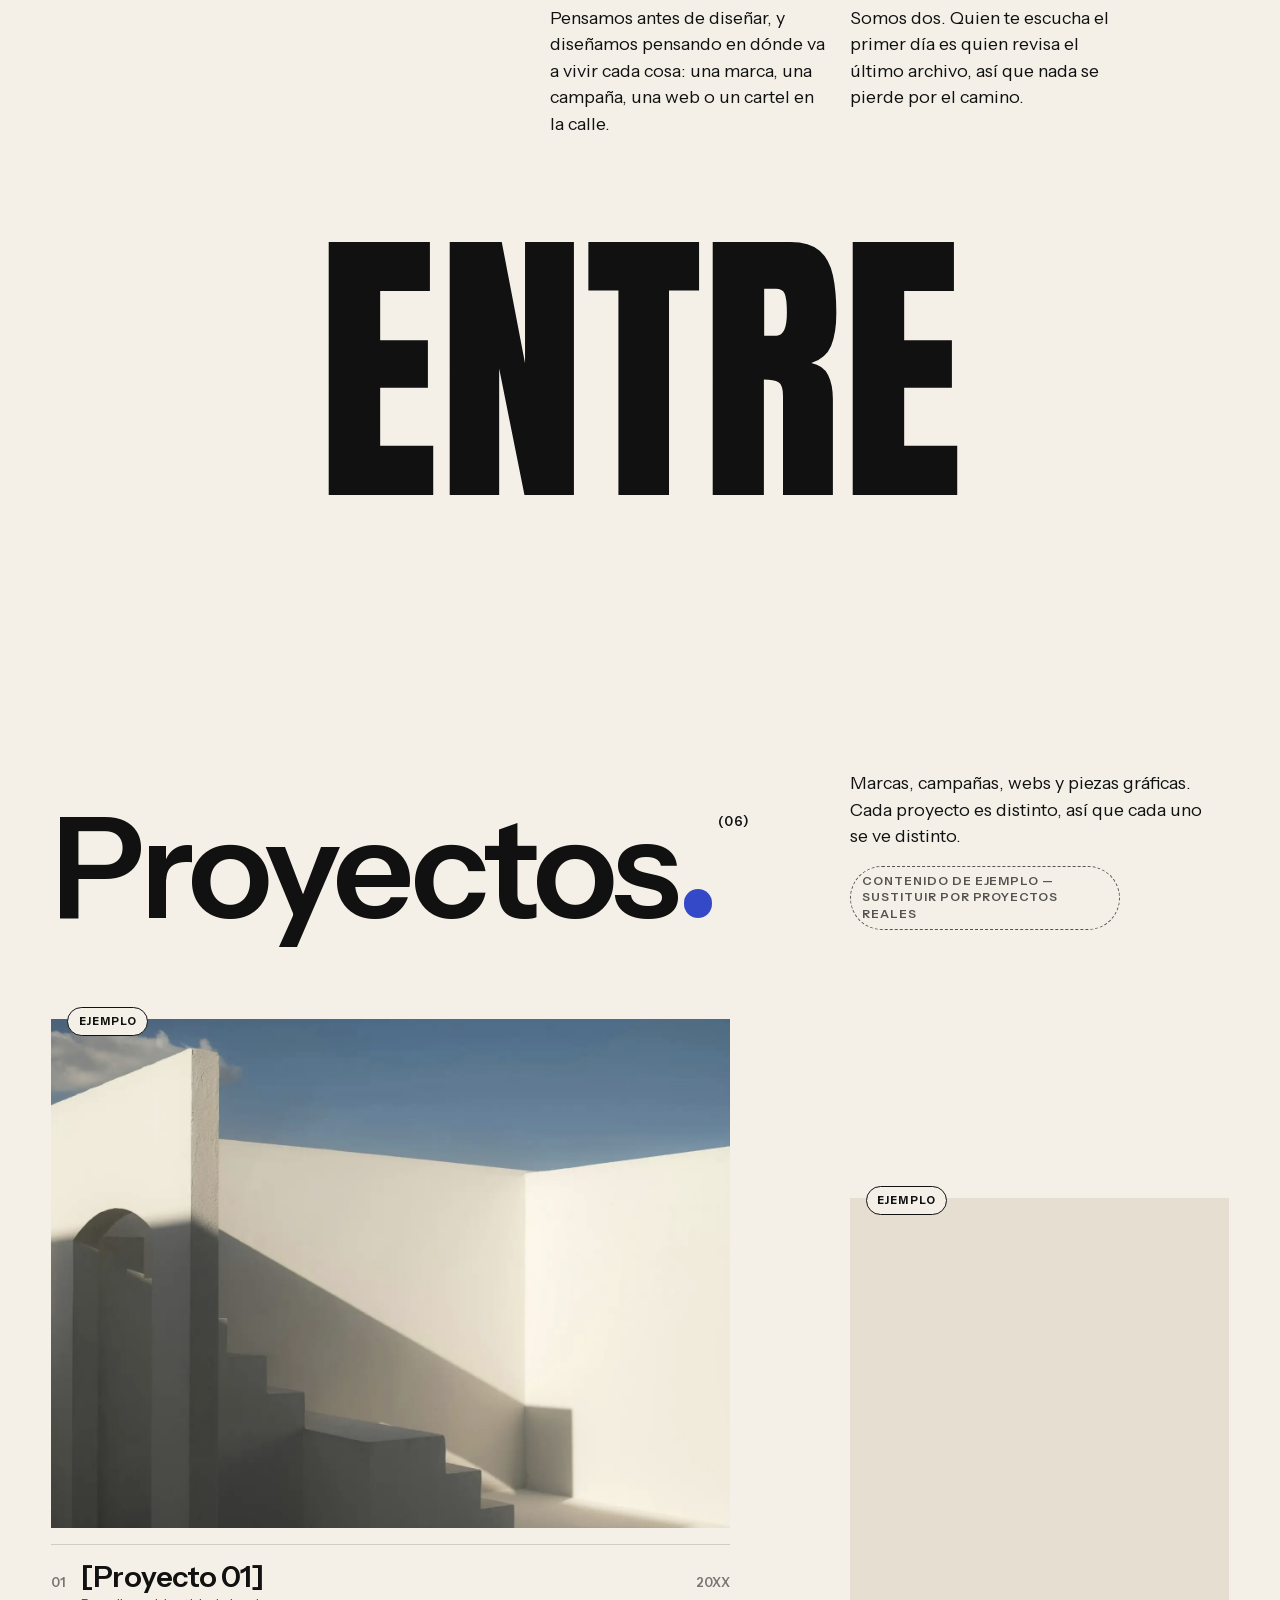
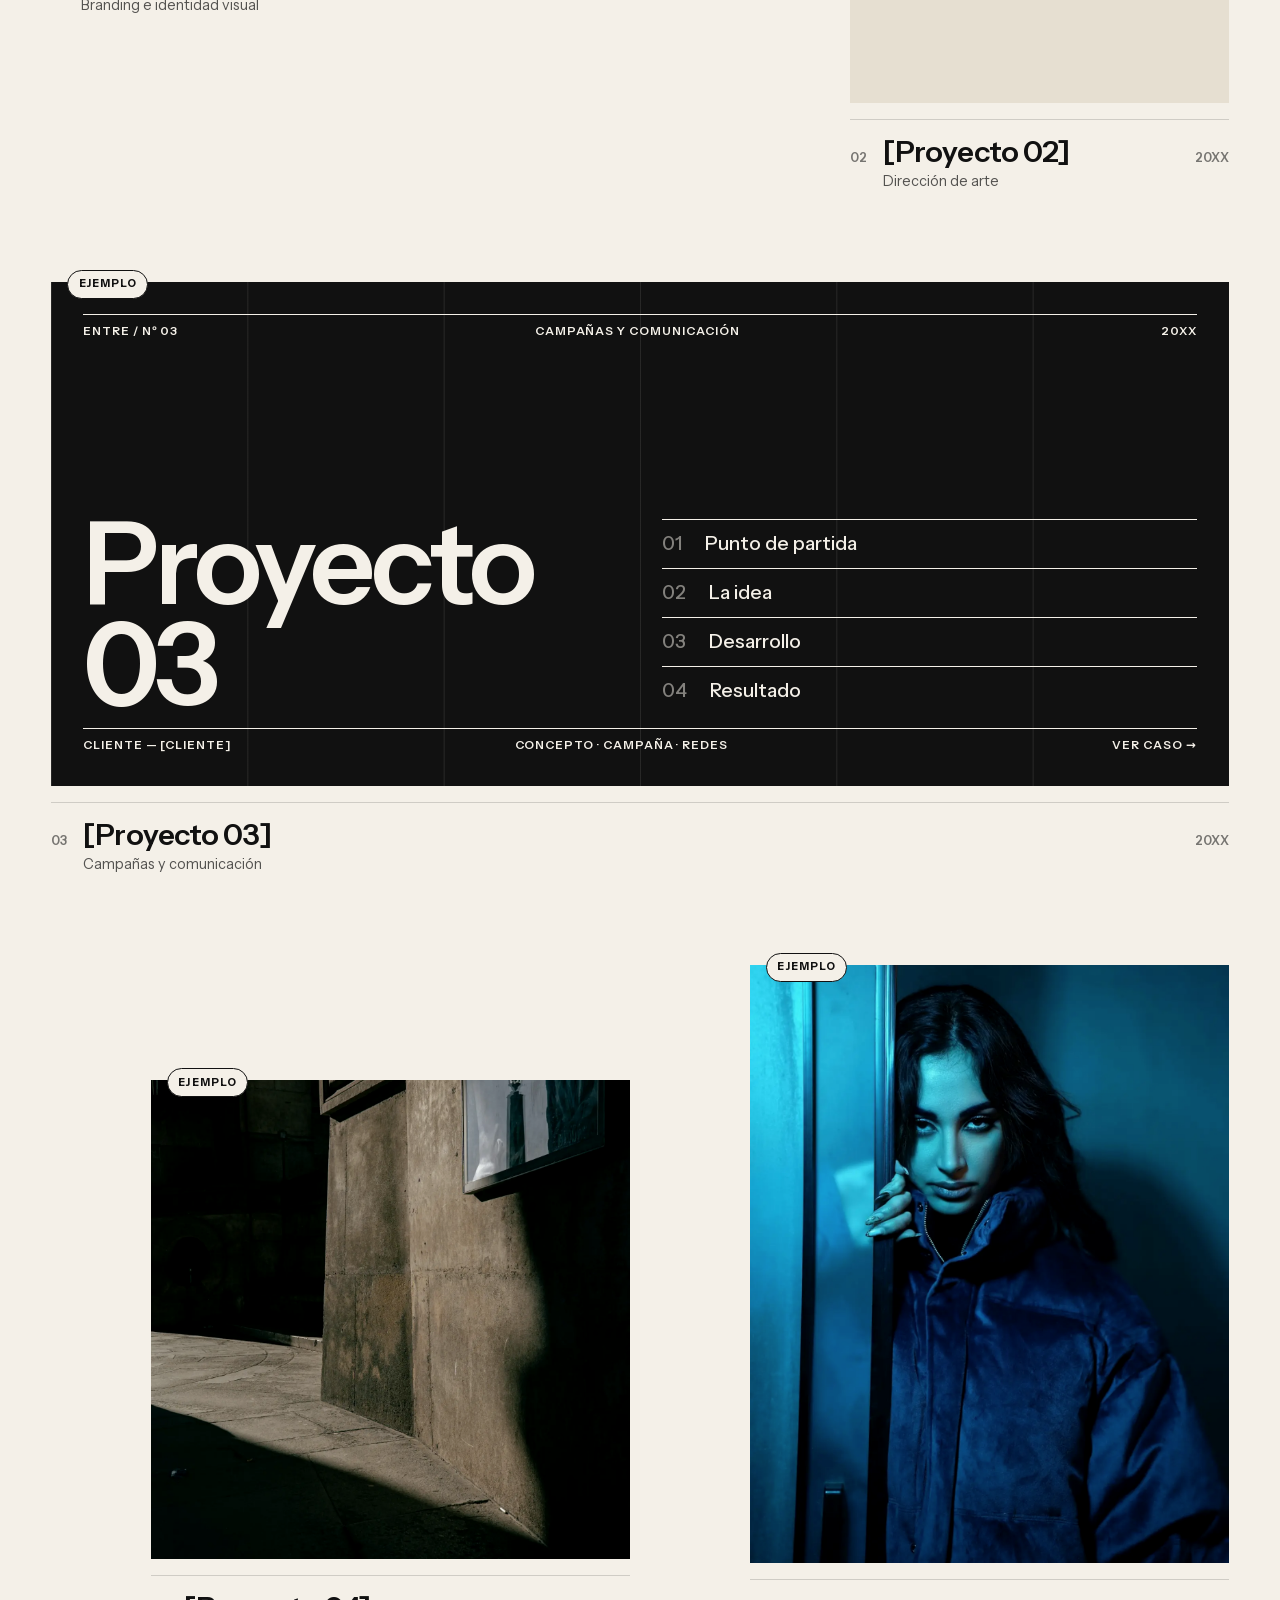
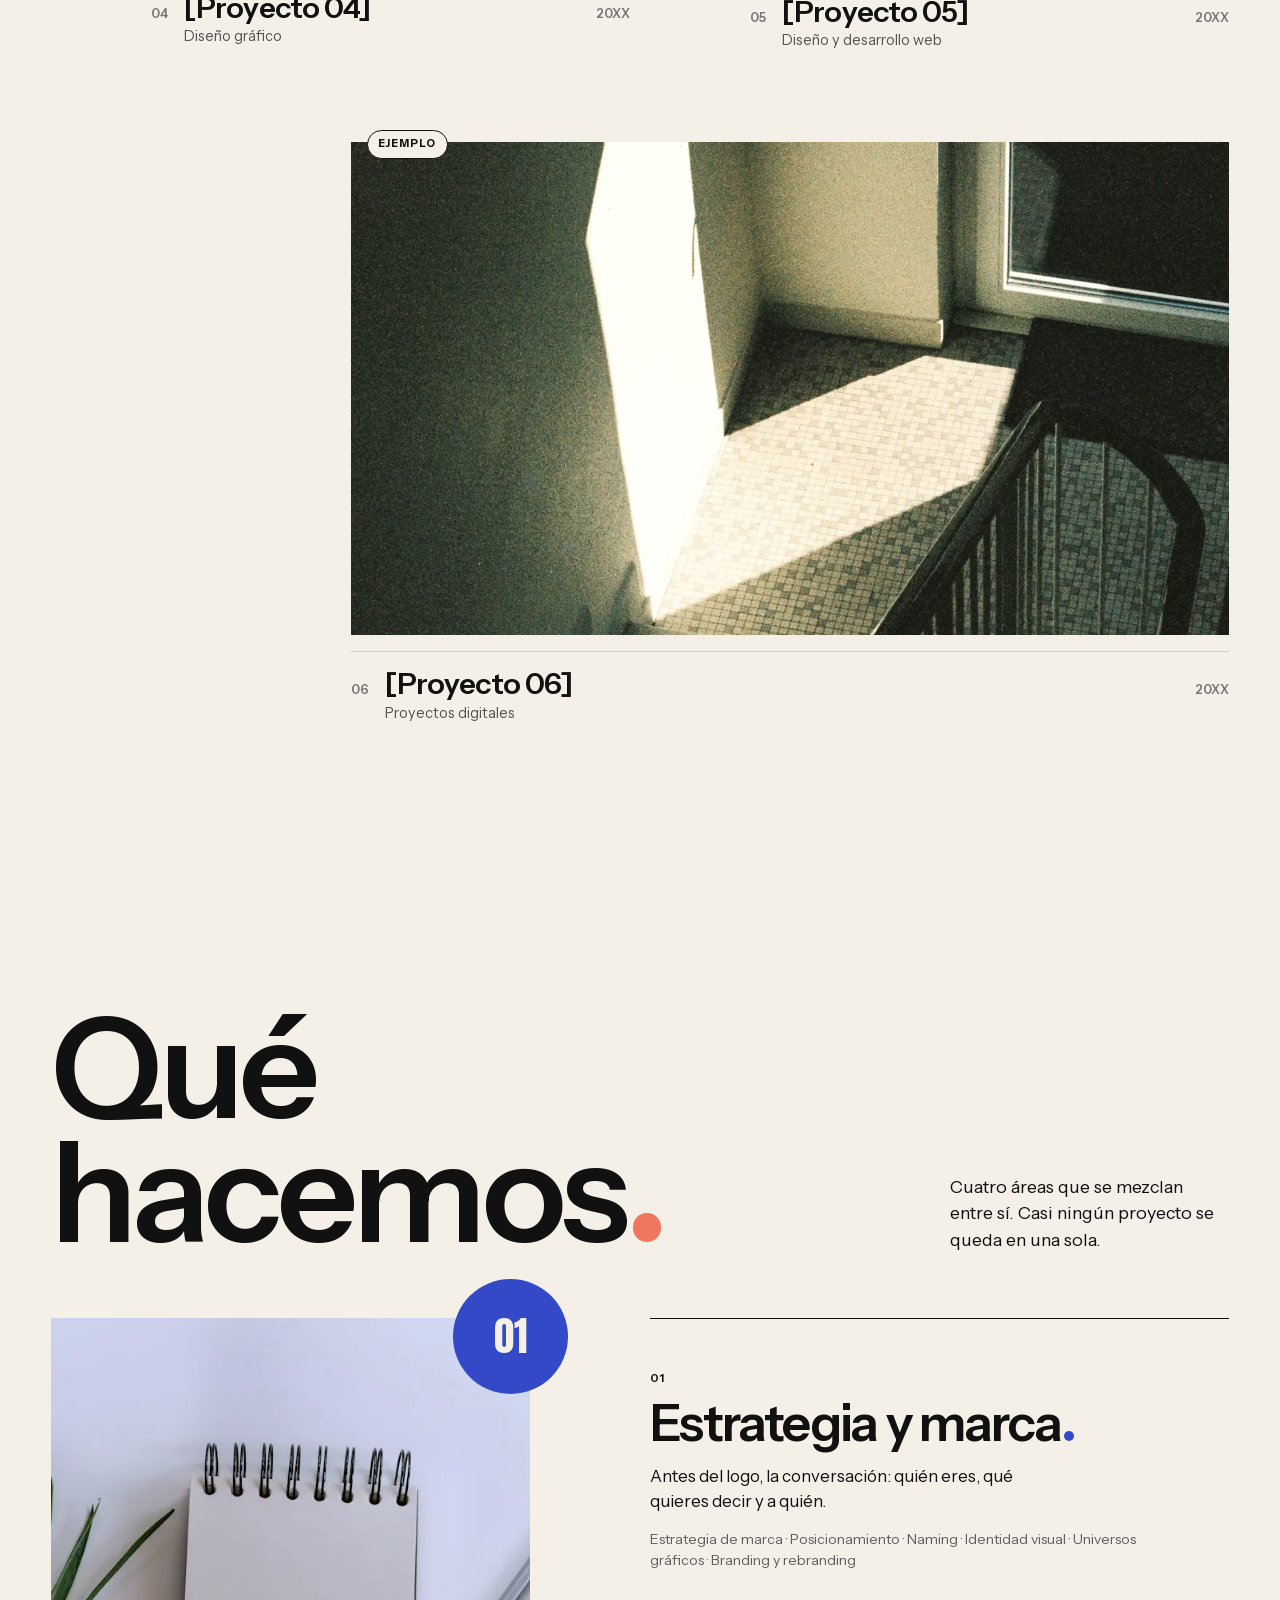
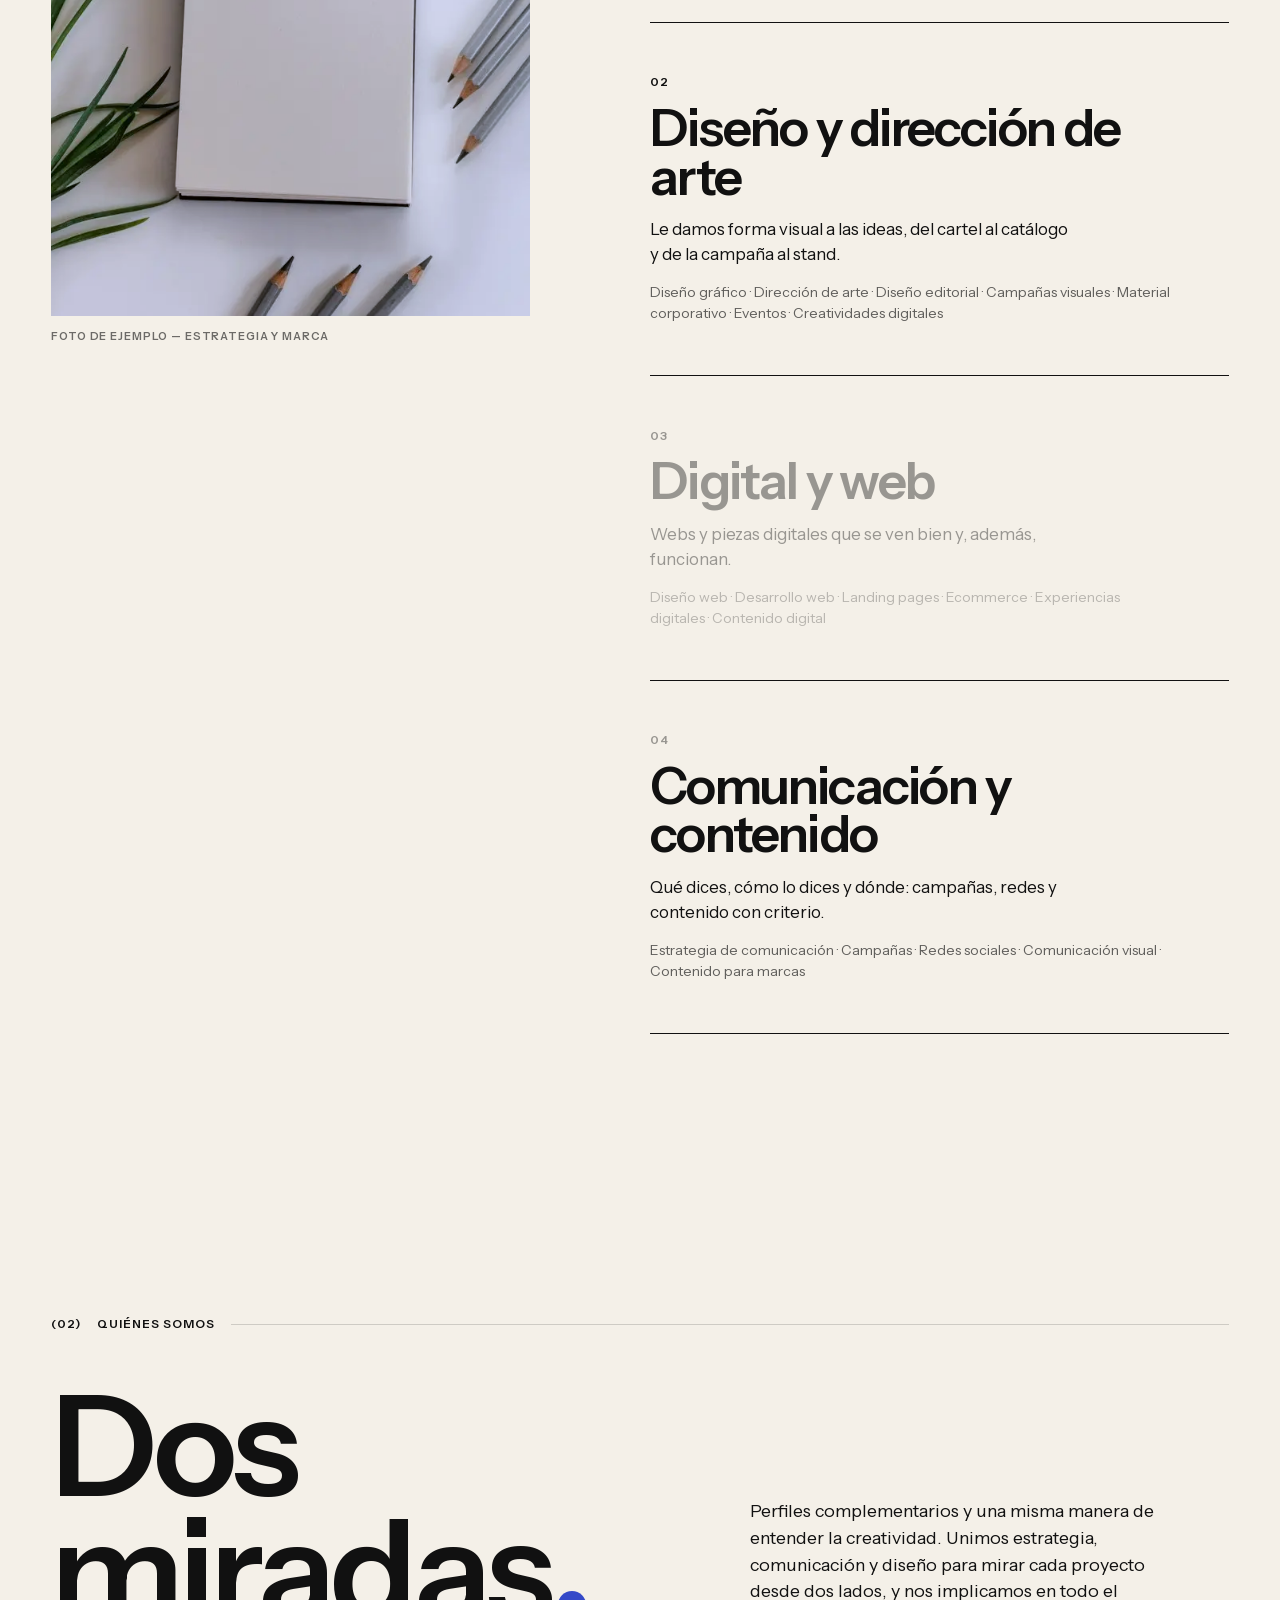
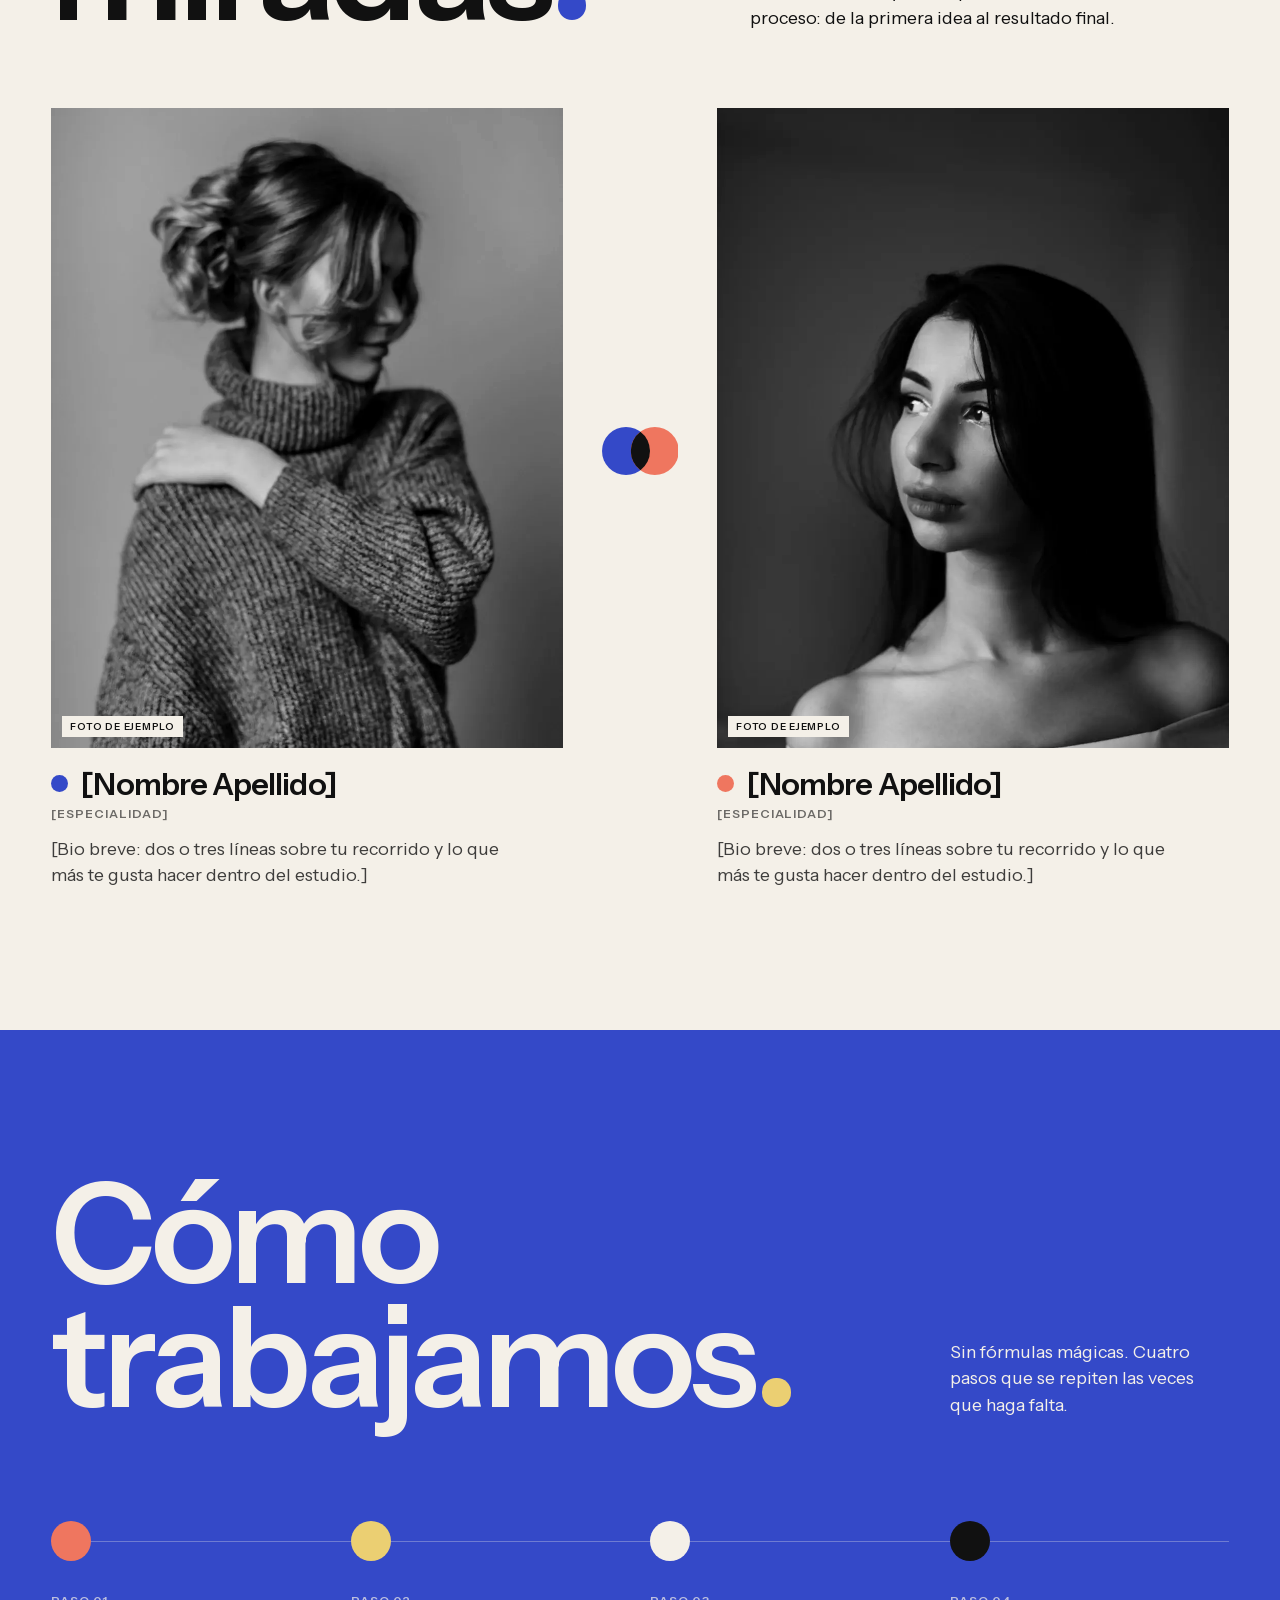
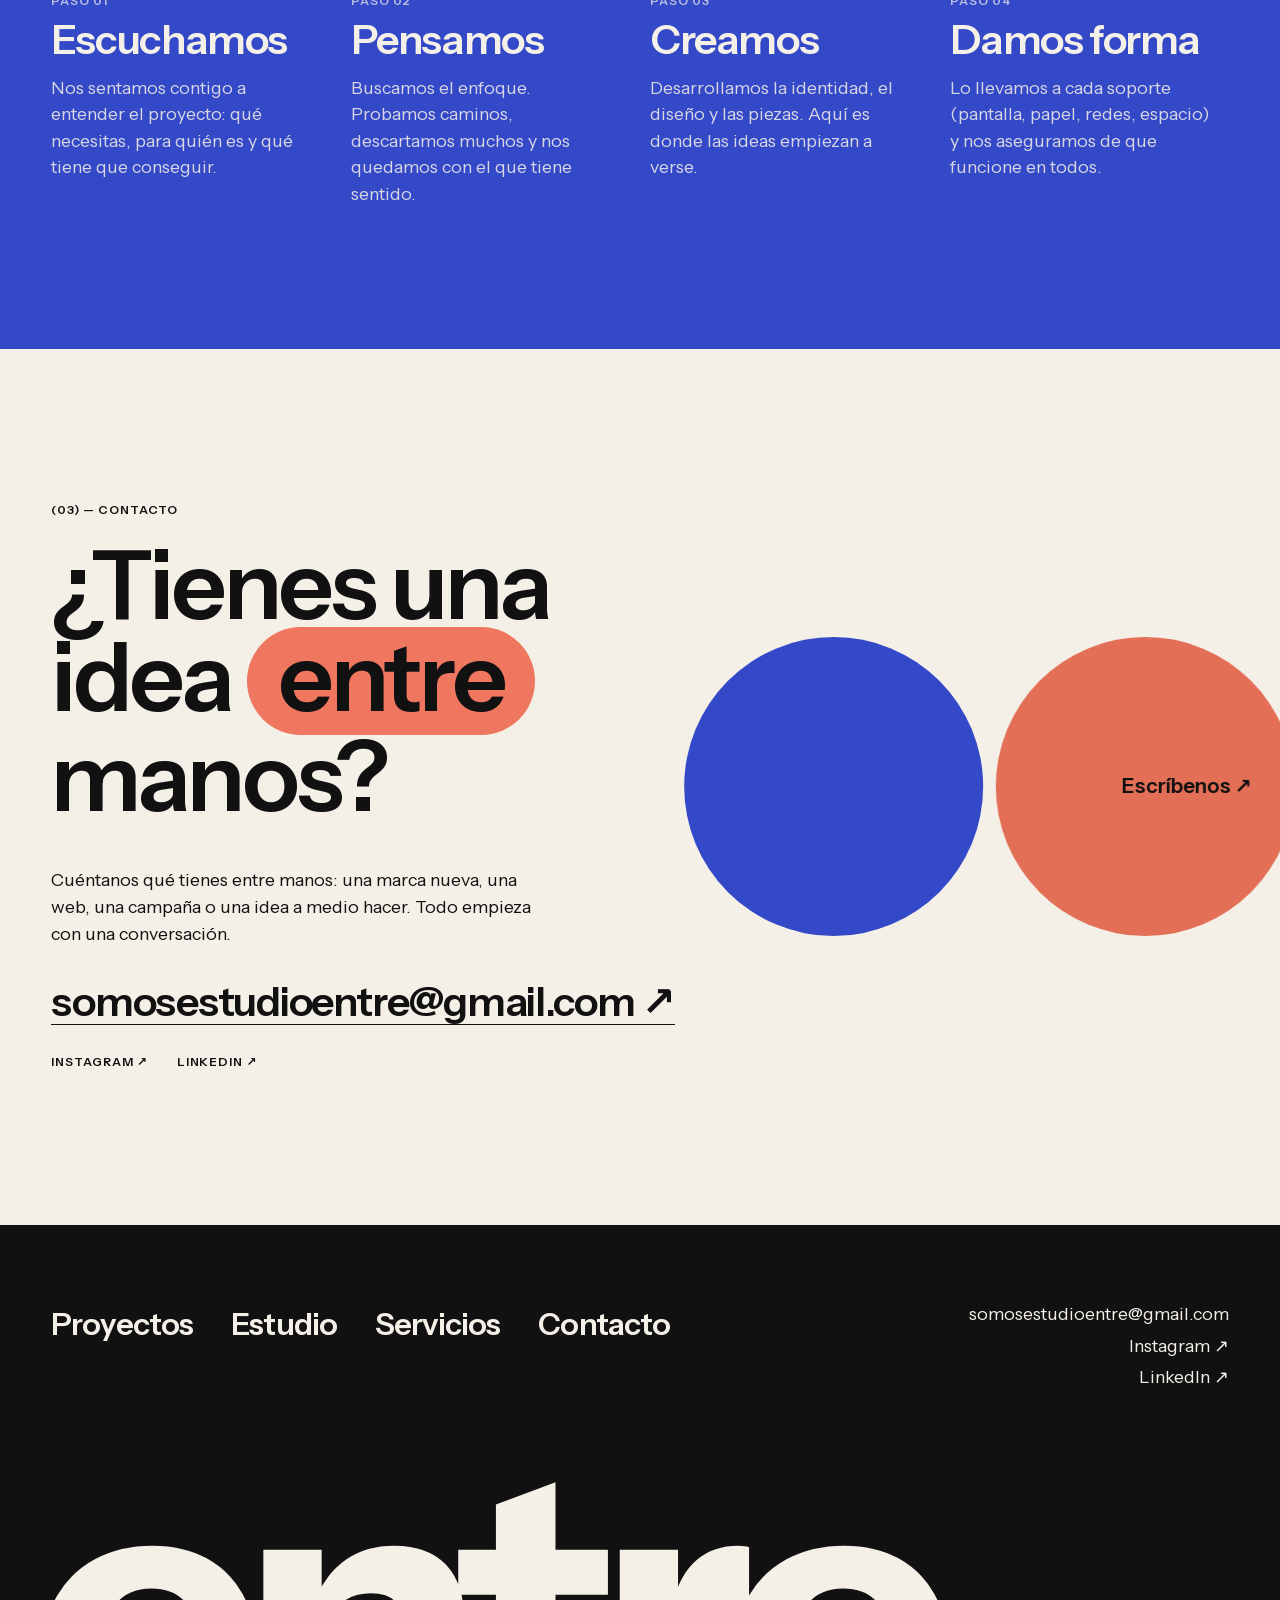
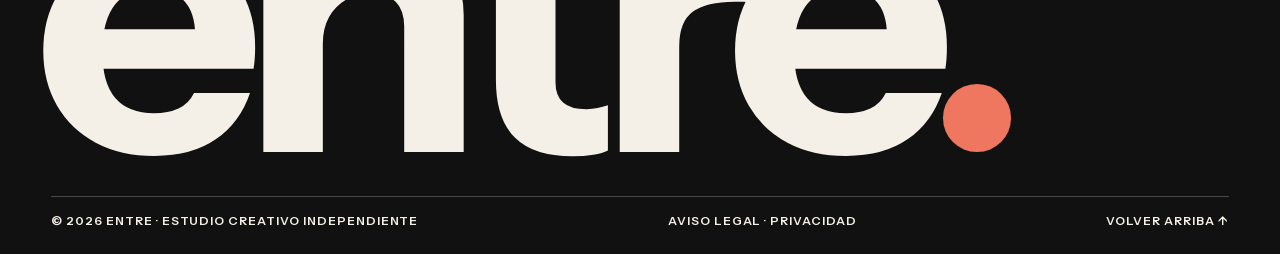
==== commit 6790940c: "ENTRE: email y cuenta de Instagram reales - Email del estudio: somosestudioentre@gmail.com (contacto" ====
--- a/index.html
+++ b/index.html
@@ -78,7 +78,7 @@
         <li style="--i:3"><a href="#contacto"><span class="etiqueta">04</span>Contacto</a></li>
       </ol>
     </nav>
-    <p class="menu-movil__pie etiqueta">hola@tuestudio.com · Instagram · LinkedIn</p> <!-- placeholder de contacto -->
+    <p class="menu-movil__pie etiqueta">somosestudioentre@gmail.com · @somosestudioentre</p> <!-- contacto -->
   </div>
 
   <main id="contenido">
@@ -294,14 +294,14 @@
         <p class="etiqueta contacto__previo" data-revela>(03) — Contacto</p>
         <h2 class="titulo-grande contacto__titulo" id="titulo-contacto" data-revela>¿Tienes una idea <span class="pastilla">entre</span> manos?</h2>
         <p class="contacto__intro" data-revela>Cuéntanos qué tienes entre manos: una marca nueva, una web, una campaña o una idea a medio hacer. Todo empieza con una conversación.</p>
-        <a class="contacto__email" href="mailto:hola@tuestudio.com" data-revela>hola@tuestudio.com <span aria-hidden="true">↗</span></a> <!-- placeholder: cambiar por el email real -->
+        <a class="contacto__email" href="mailto:somosestudioentre@gmail.com" data-revela>somosestudioentre@gmail.com <span aria-hidden="true">↗</span></a> <!-- email del estudio -->
         <ul class="contacto__redes etiqueta" data-revela>                         <!-- redes (placeholders) -->
-          <li><a href="#" rel="noopener">Instagram ↗</a></li>
+          <li><a href="https://www.instagram.com/somosestudioentre/" target="_blank" rel="noopener">Instagram ↗</a></li>
           <li><a href="#" rel="noopener">LinkedIn ↗</a></li>
         </ul>
       </div>
 
-      <a class="contacto__marca" id="marca-contacto" href="mailto:hola@tuestudio.com?subject=Hola%20ENTRE" aria-label="Escríbenos un email"> <!-- el logo en grande: los dos círculos se acercan al bajar -->
+      <a class="contacto__marca" id="marca-contacto" href="mailto:somosestudioentre@gmail.com?subject=Hola%20ENTRE" aria-label="Escríbenos un email"> <!-- el logo en grande: los dos círculos se acercan al bajar -->
         <span class="circulo circulo--azul"></span>                              <!-- una mirada -->
         <span class="circulo circulo--coral"><span class="circulo__texto">Escríbenos ↗</span></span> <!-- la otra, que también es el botón -->
       </a>
@@ -315,8 +315,8 @@
         <a href="#proyectos">Proyectos</a><a href="#estudio">Estudio</a><a href="#servicios">Servicios</a><a href="#contacto">Contacto</a>
       </nav>
       <div class="pie__contacto">                                                <!-- contacto (placeholders) -->
-        <a href="mailto:hola@tuestudio.com">hola@tuestudio.com</a>
-        <a href="#" rel="noopener">Instagram ↗</a>
+        <a href="mailto:somosestudioentre@gmail.com">somosestudioentre@gmail.com</a>
+        <a href="https://www.instagram.com/somosestudioentre/" target="_blank" rel="noopener">Instagram ↗</a>
         <a href="#" rel="noopener">LinkedIn ↗</a>
       </div>
     </div>
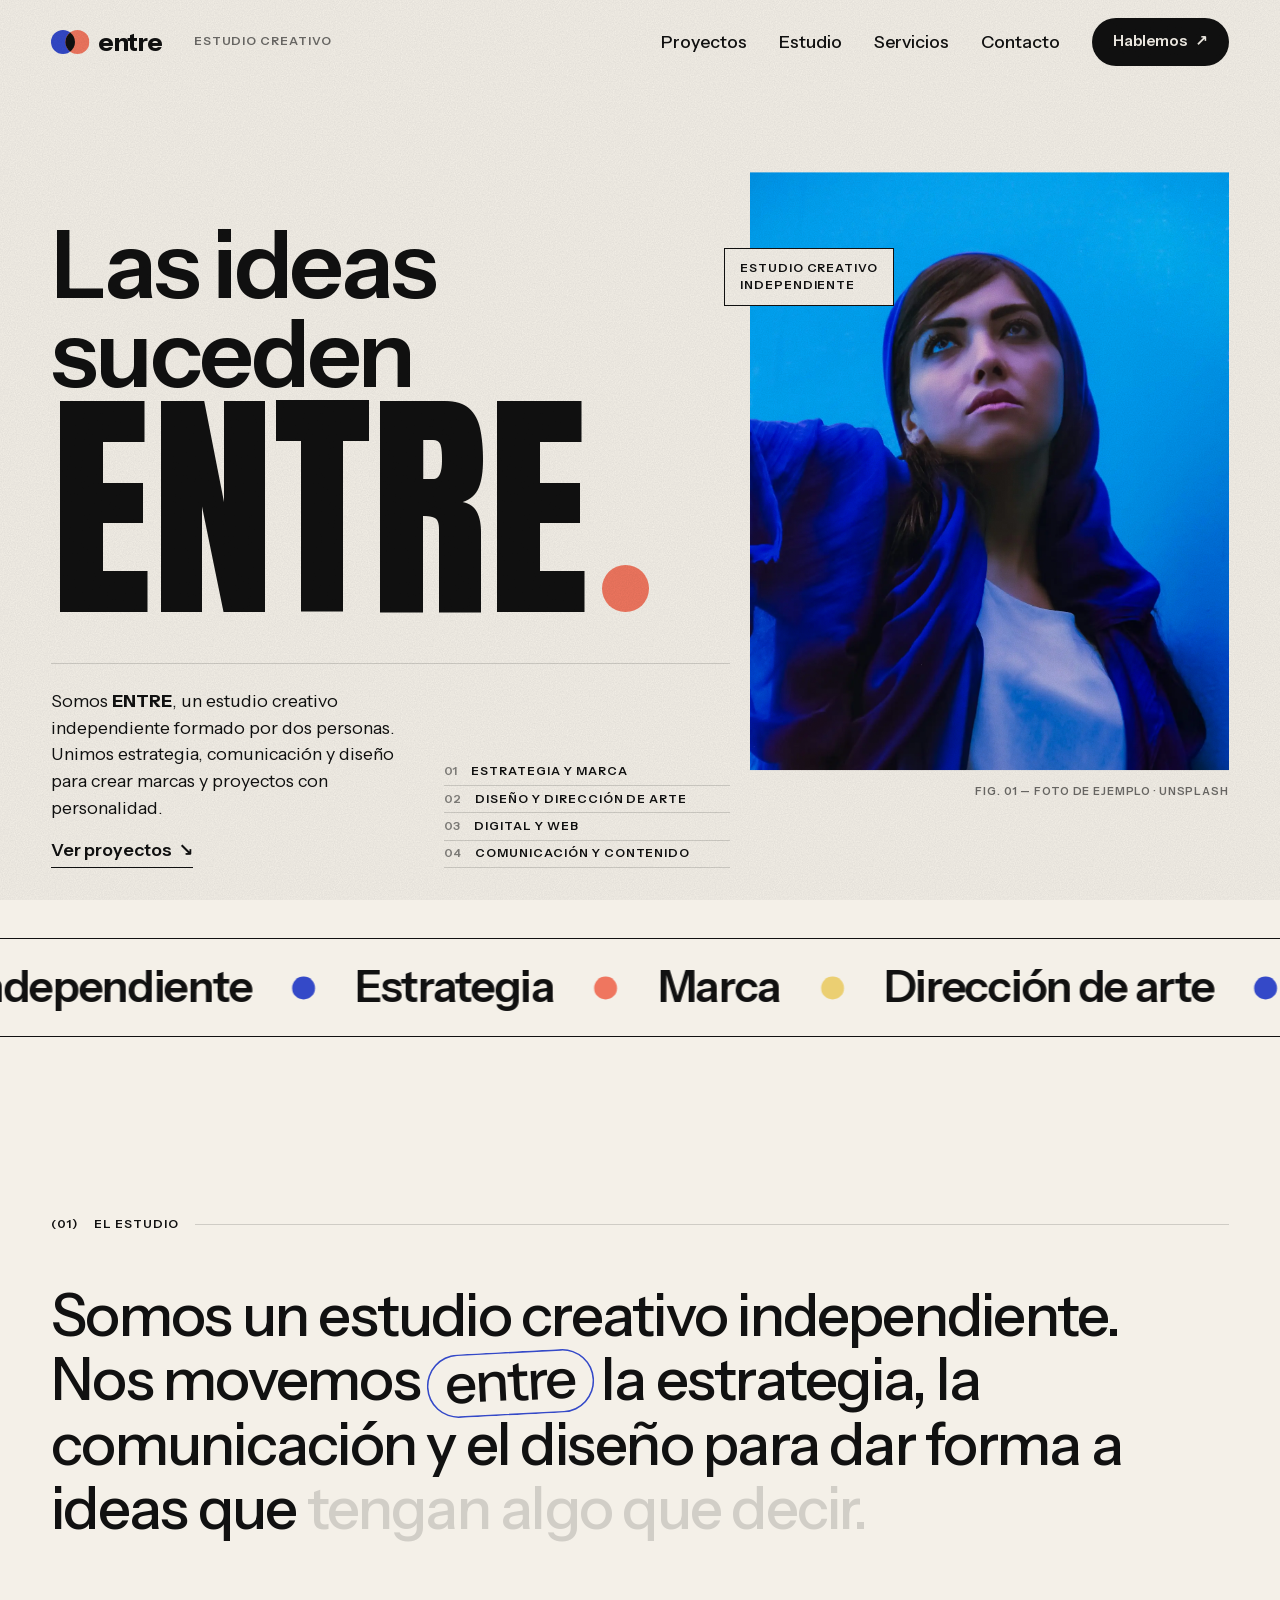
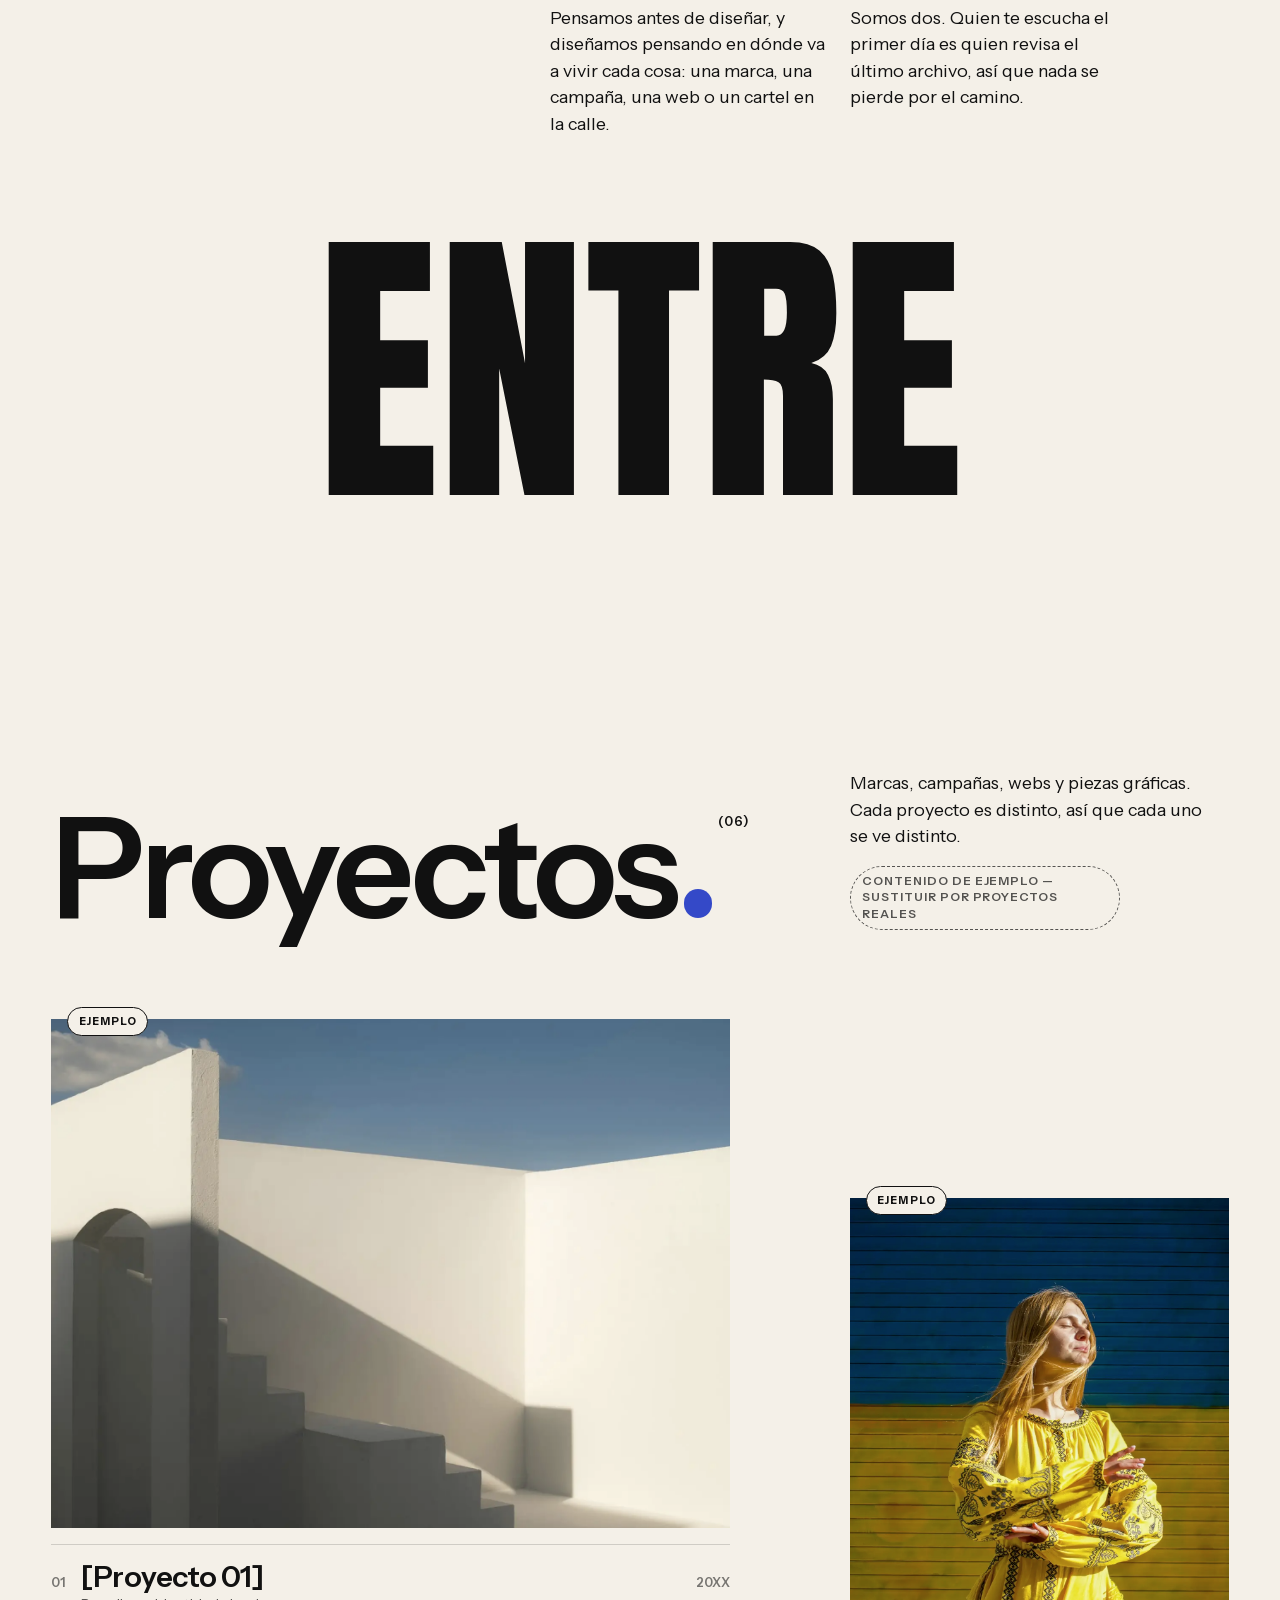
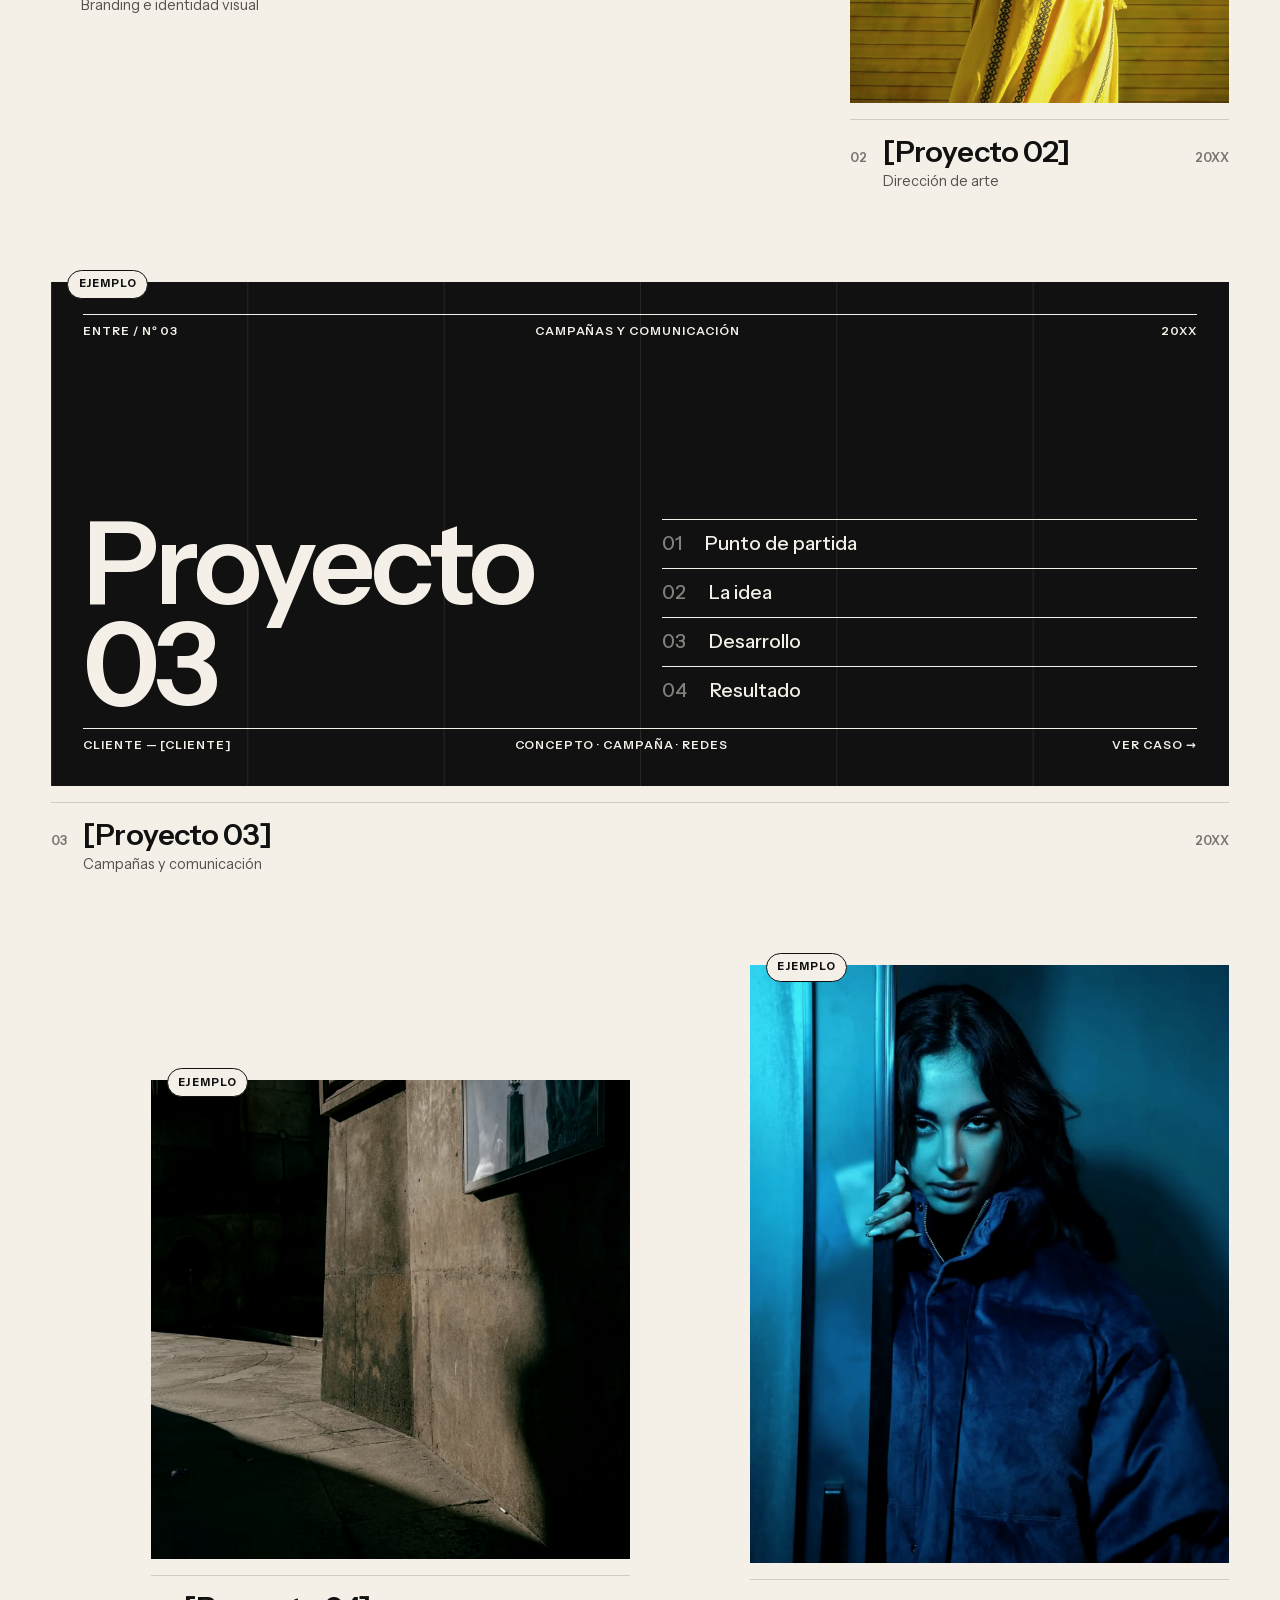
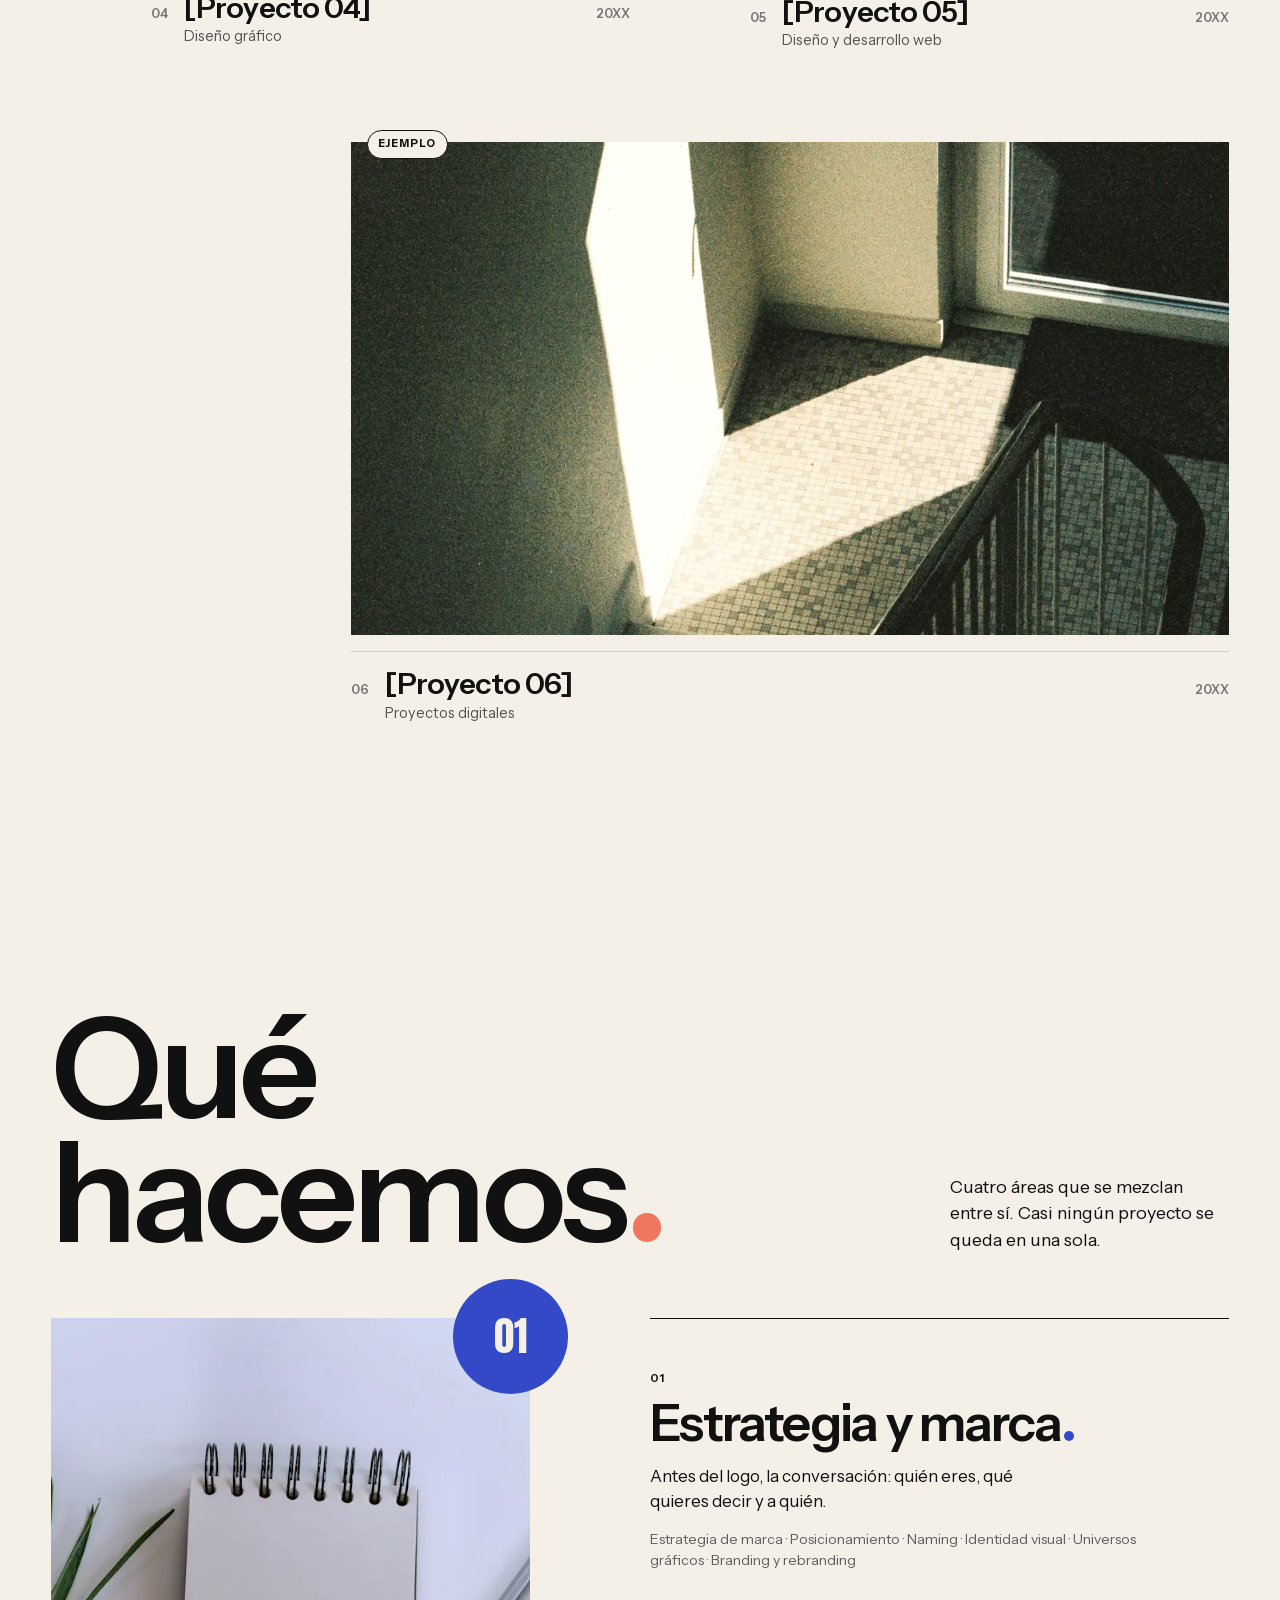
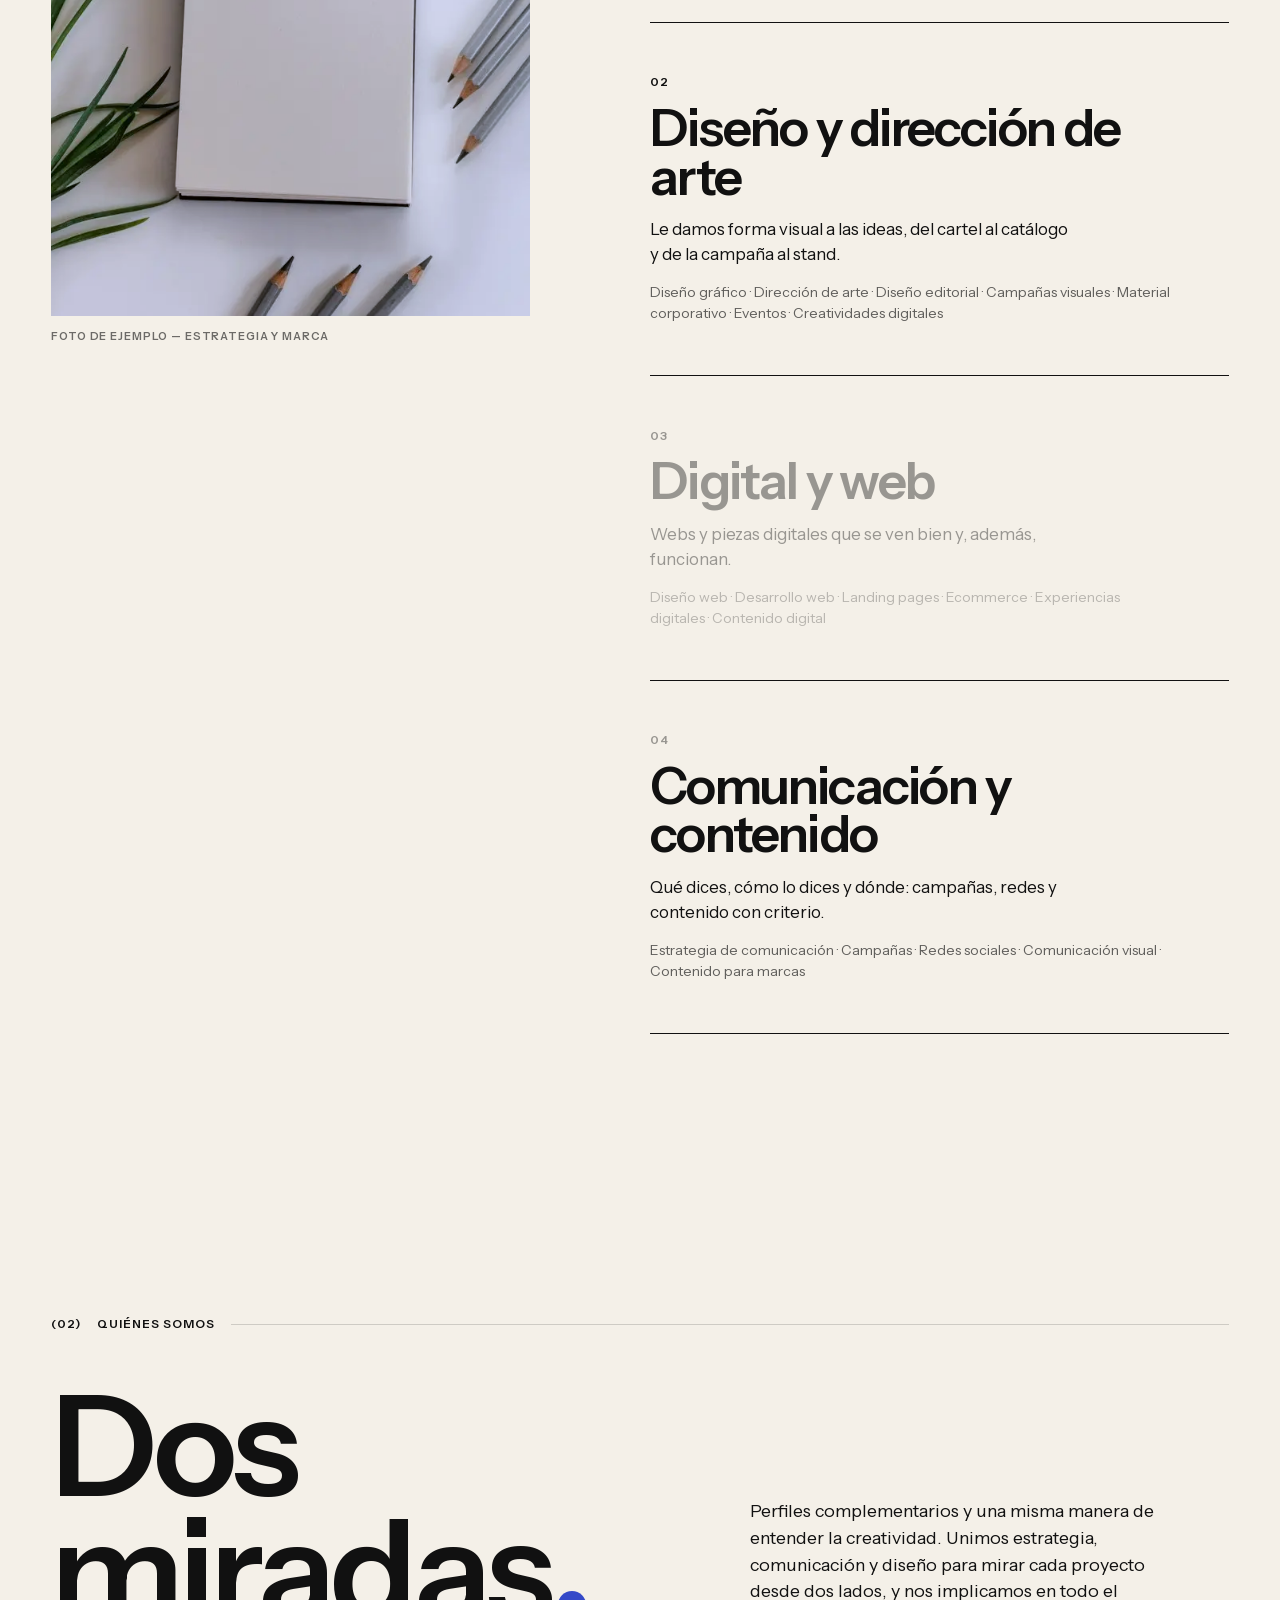
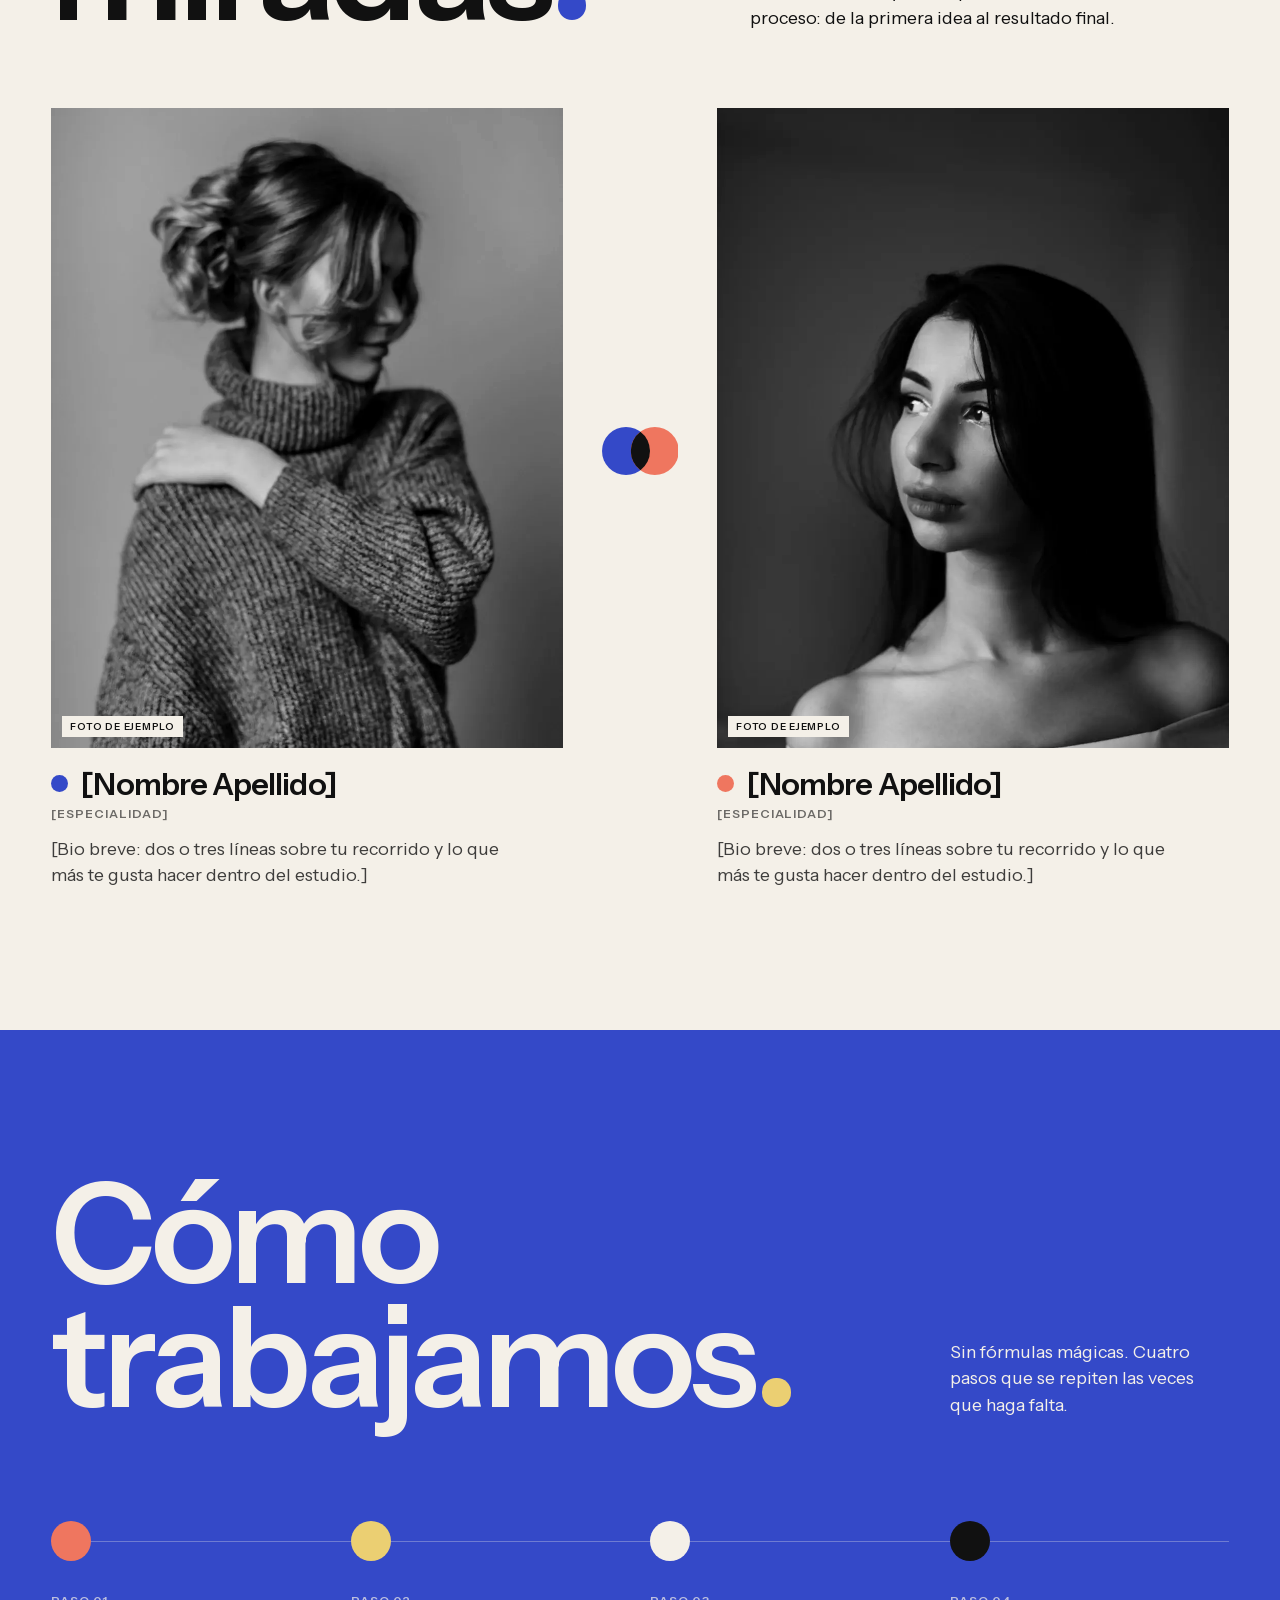
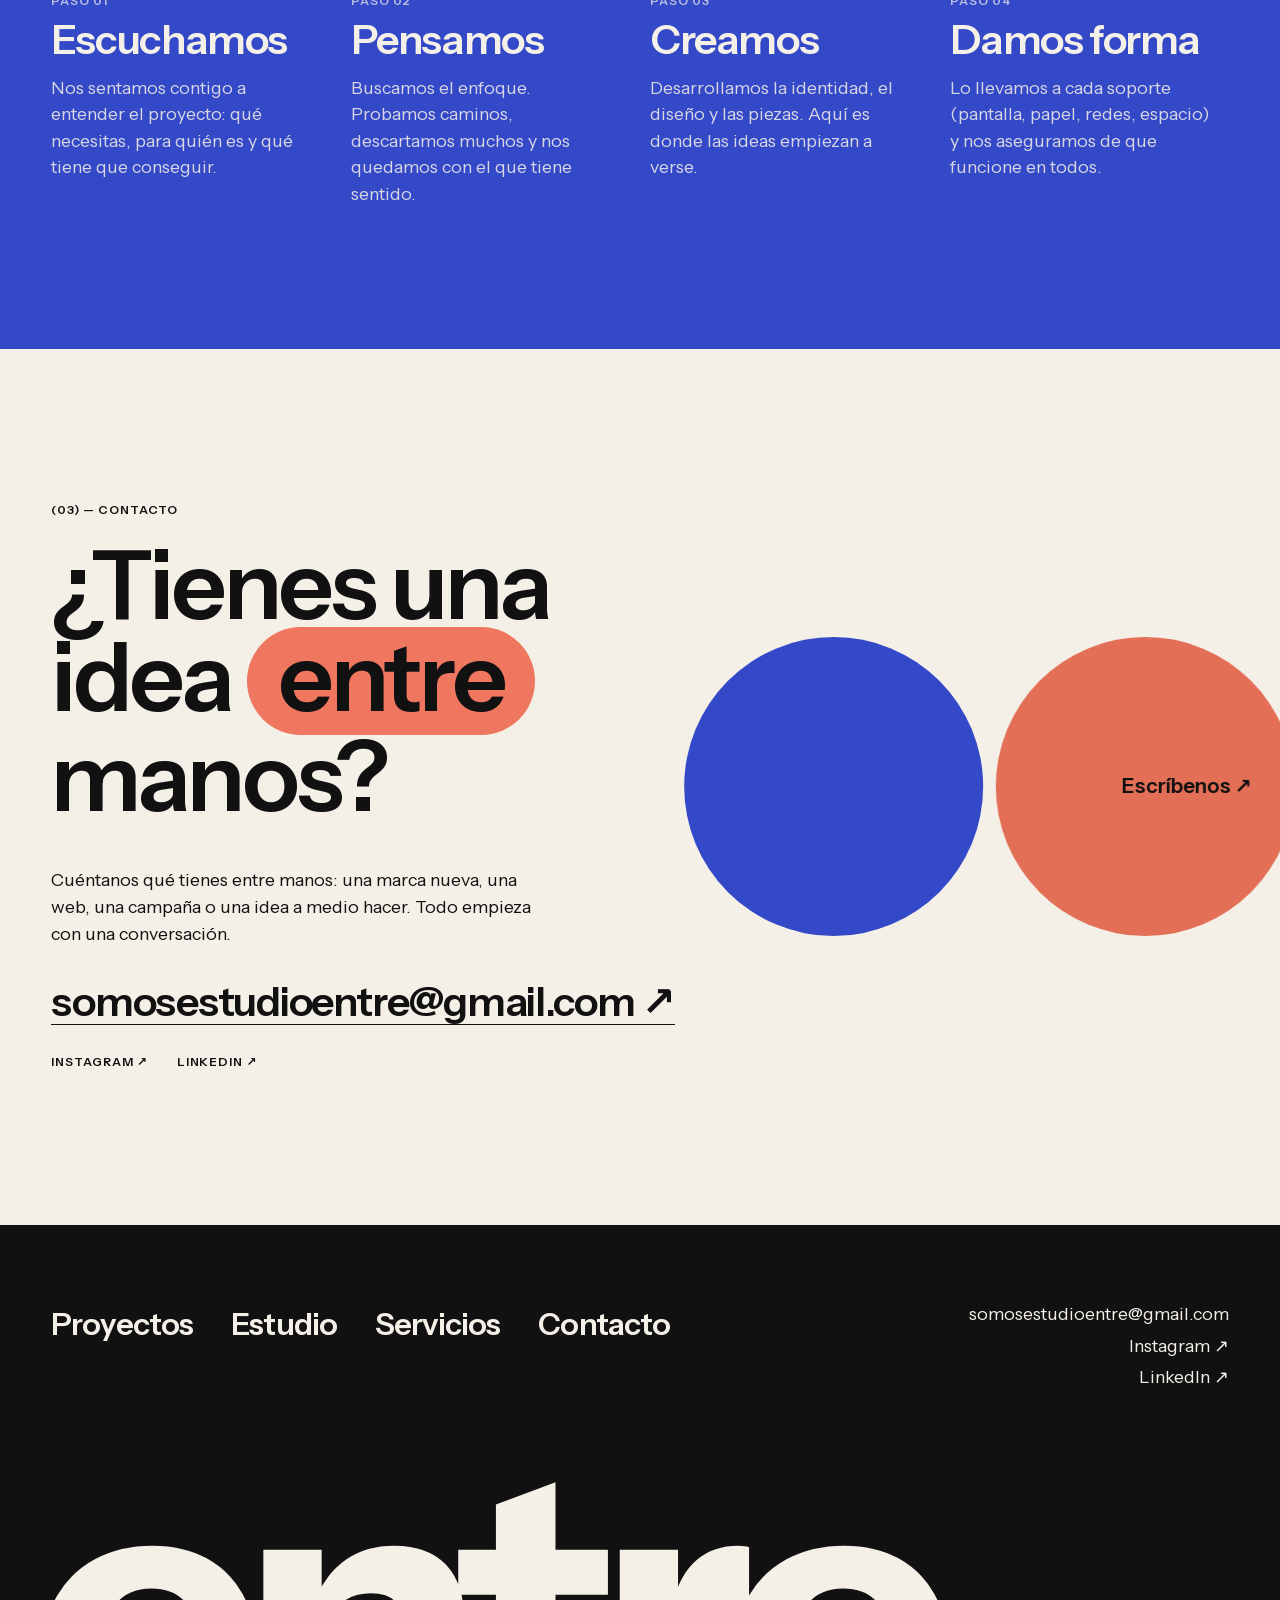
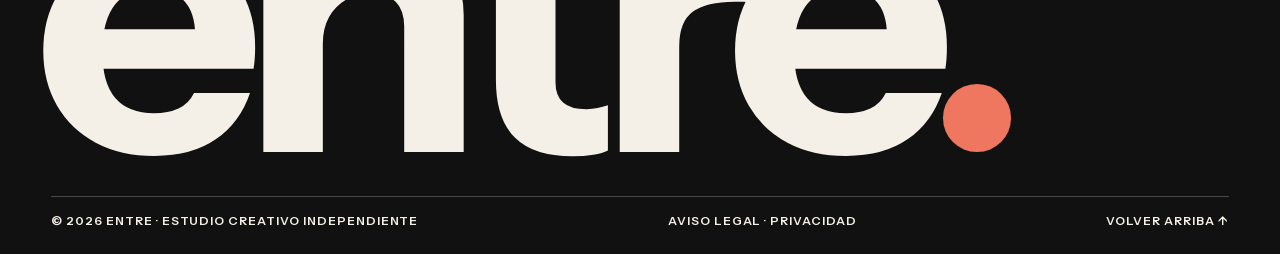
==== commit 02cd02e8: "ENTRE: enlace a la página de LinkedIn linkedin.com/company/estudio-entre en el contacto y el pie de " ====
--- a/index.html
+++ b/index.html
@@ -297,7 +297,7 @@
         <a class="contacto__email" href="mailto:somosestudioentre@gmail.com" data-revela>somosestudioentre@gmail.com <span aria-hidden="true">↗</span></a> <!-- email del estudio -->
         <ul class="contacto__redes etiqueta" data-revela>                         <!-- redes (placeholders) -->
           <li><a href="https://www.instagram.com/somosestudioentre/" target="_blank" rel="noopener">Instagram ↗</a></li>
-          <li><a href="#" rel="noopener">LinkedIn ↗</a></li>
+          <li><a href="https://www.linkedin.com/company/estudio-entre" target="_blank" rel="noopener">LinkedIn ↗</a></li>
         </ul>
       </div>
 
@@ -317,7 +317,7 @@
       <div class="pie__contacto">                                                <!-- contacto (placeholders) -->
         <a href="mailto:somosestudioentre@gmail.com">somosestudioentre@gmail.com</a>
         <a href="https://www.instagram.com/somosestudioentre/" target="_blank" rel="noopener">Instagram ↗</a>
-        <a href="#" rel="noopener">LinkedIn ↗</a>
+        <a href="https://www.linkedin.com/company/estudio-entre" target="_blank" rel="noopener">LinkedIn ↗</a>
       </div>
     </div>
     <p class="pie__marca" aria-hidden="true"><span class="sin-corte">entre<span class="bolita"></span></span></p> <!-- el nombre gigante con su bolita -->
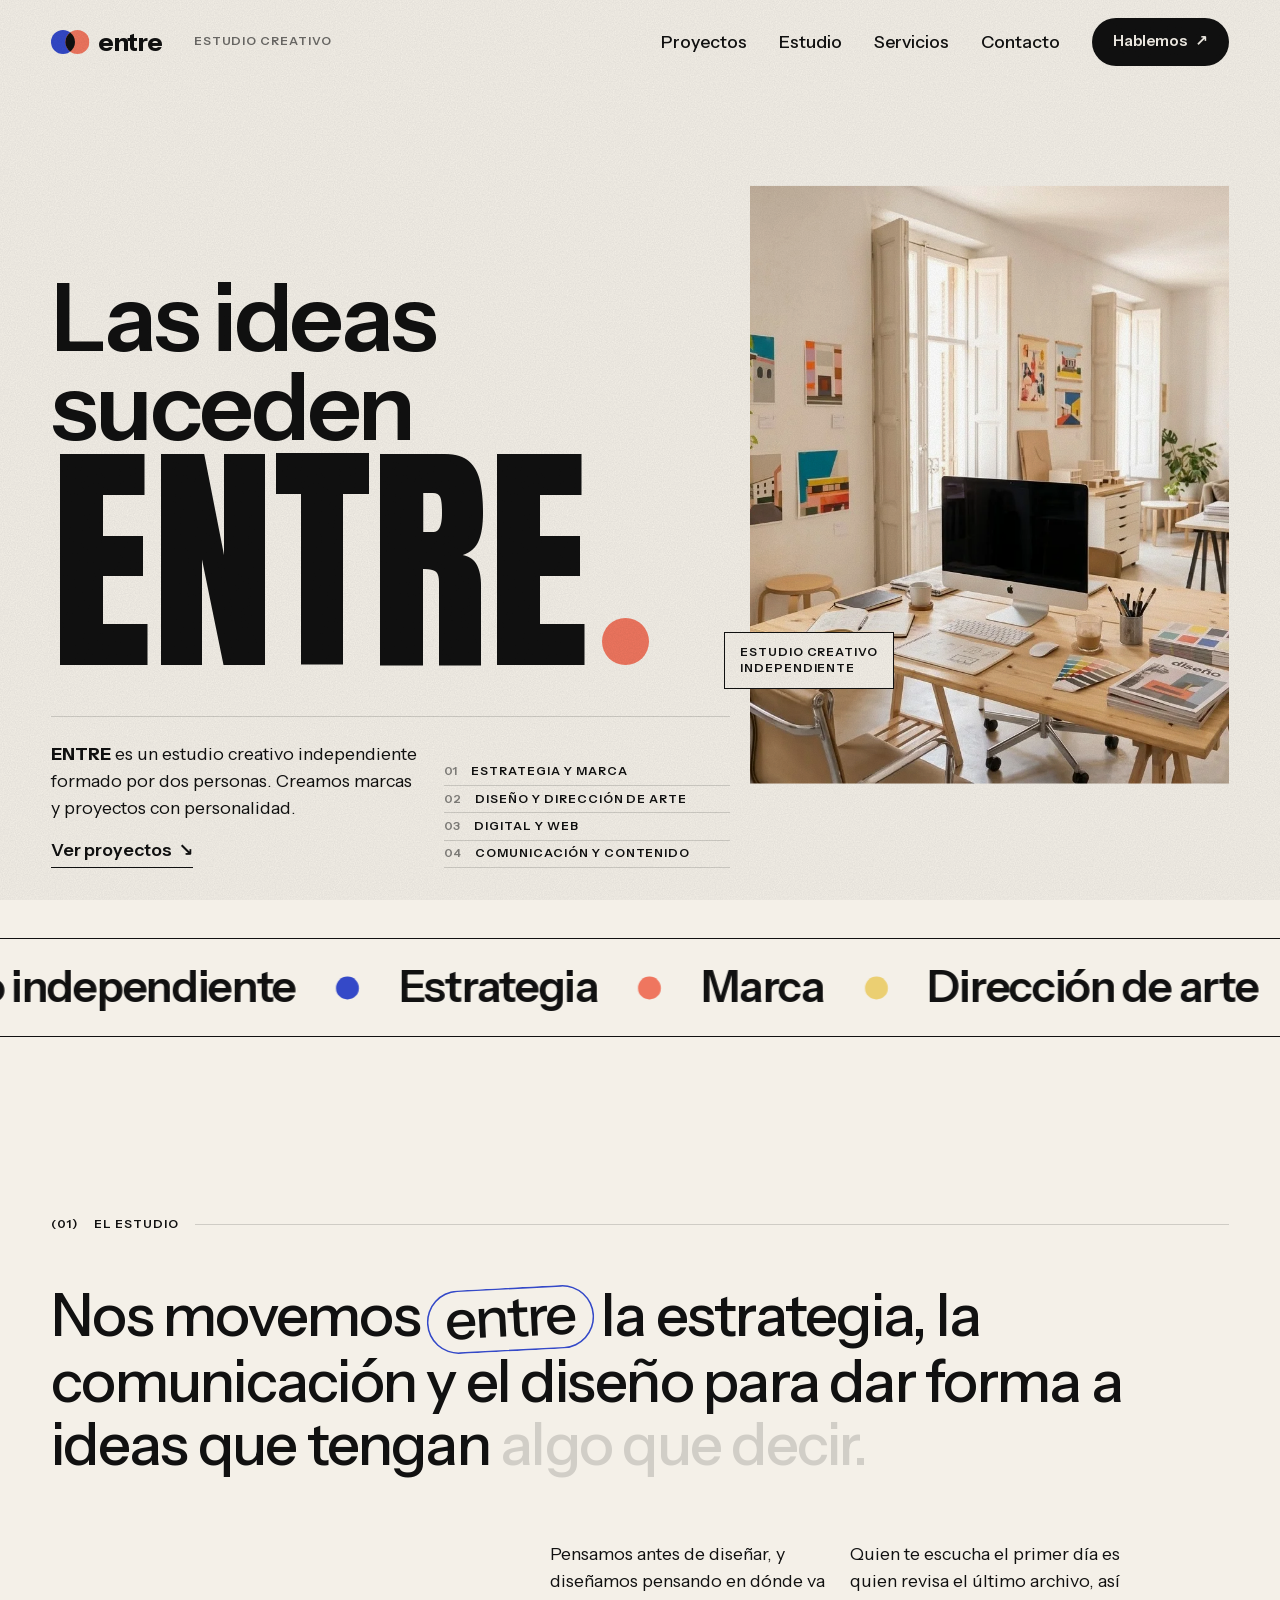
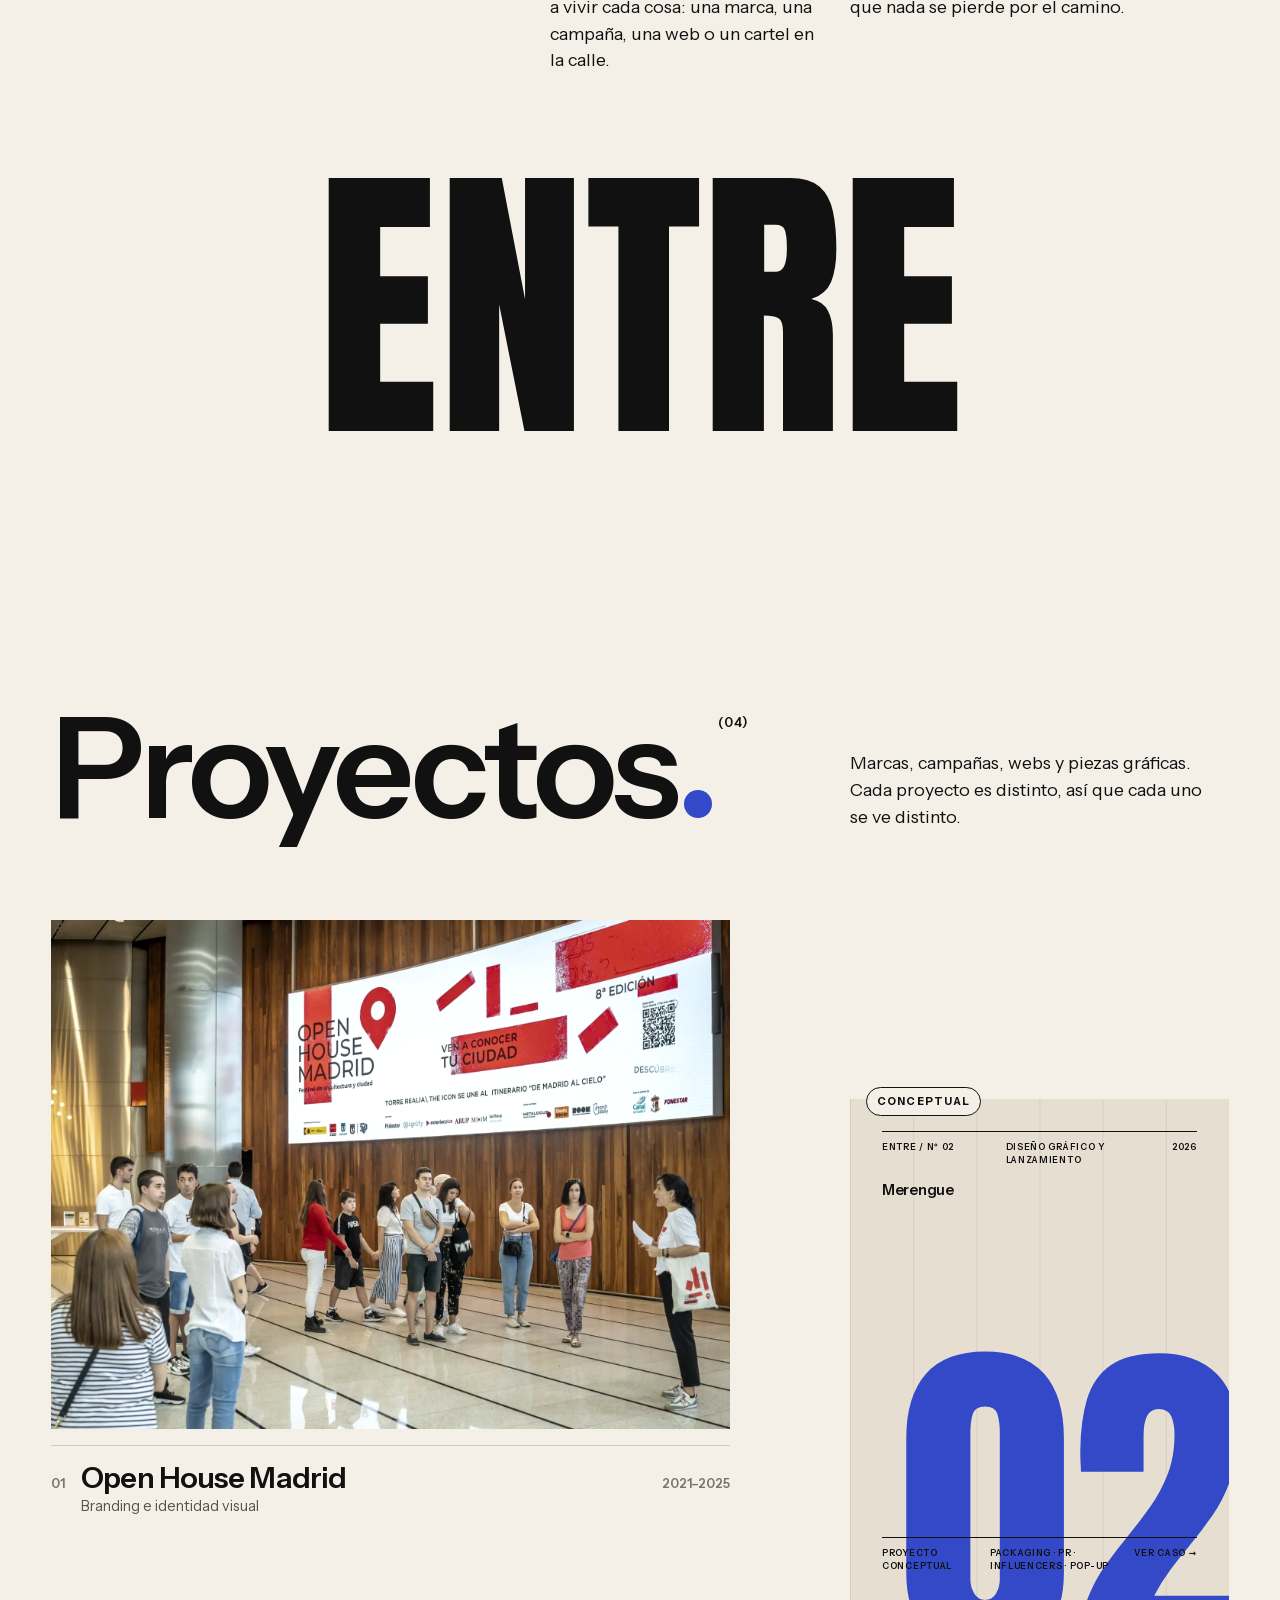
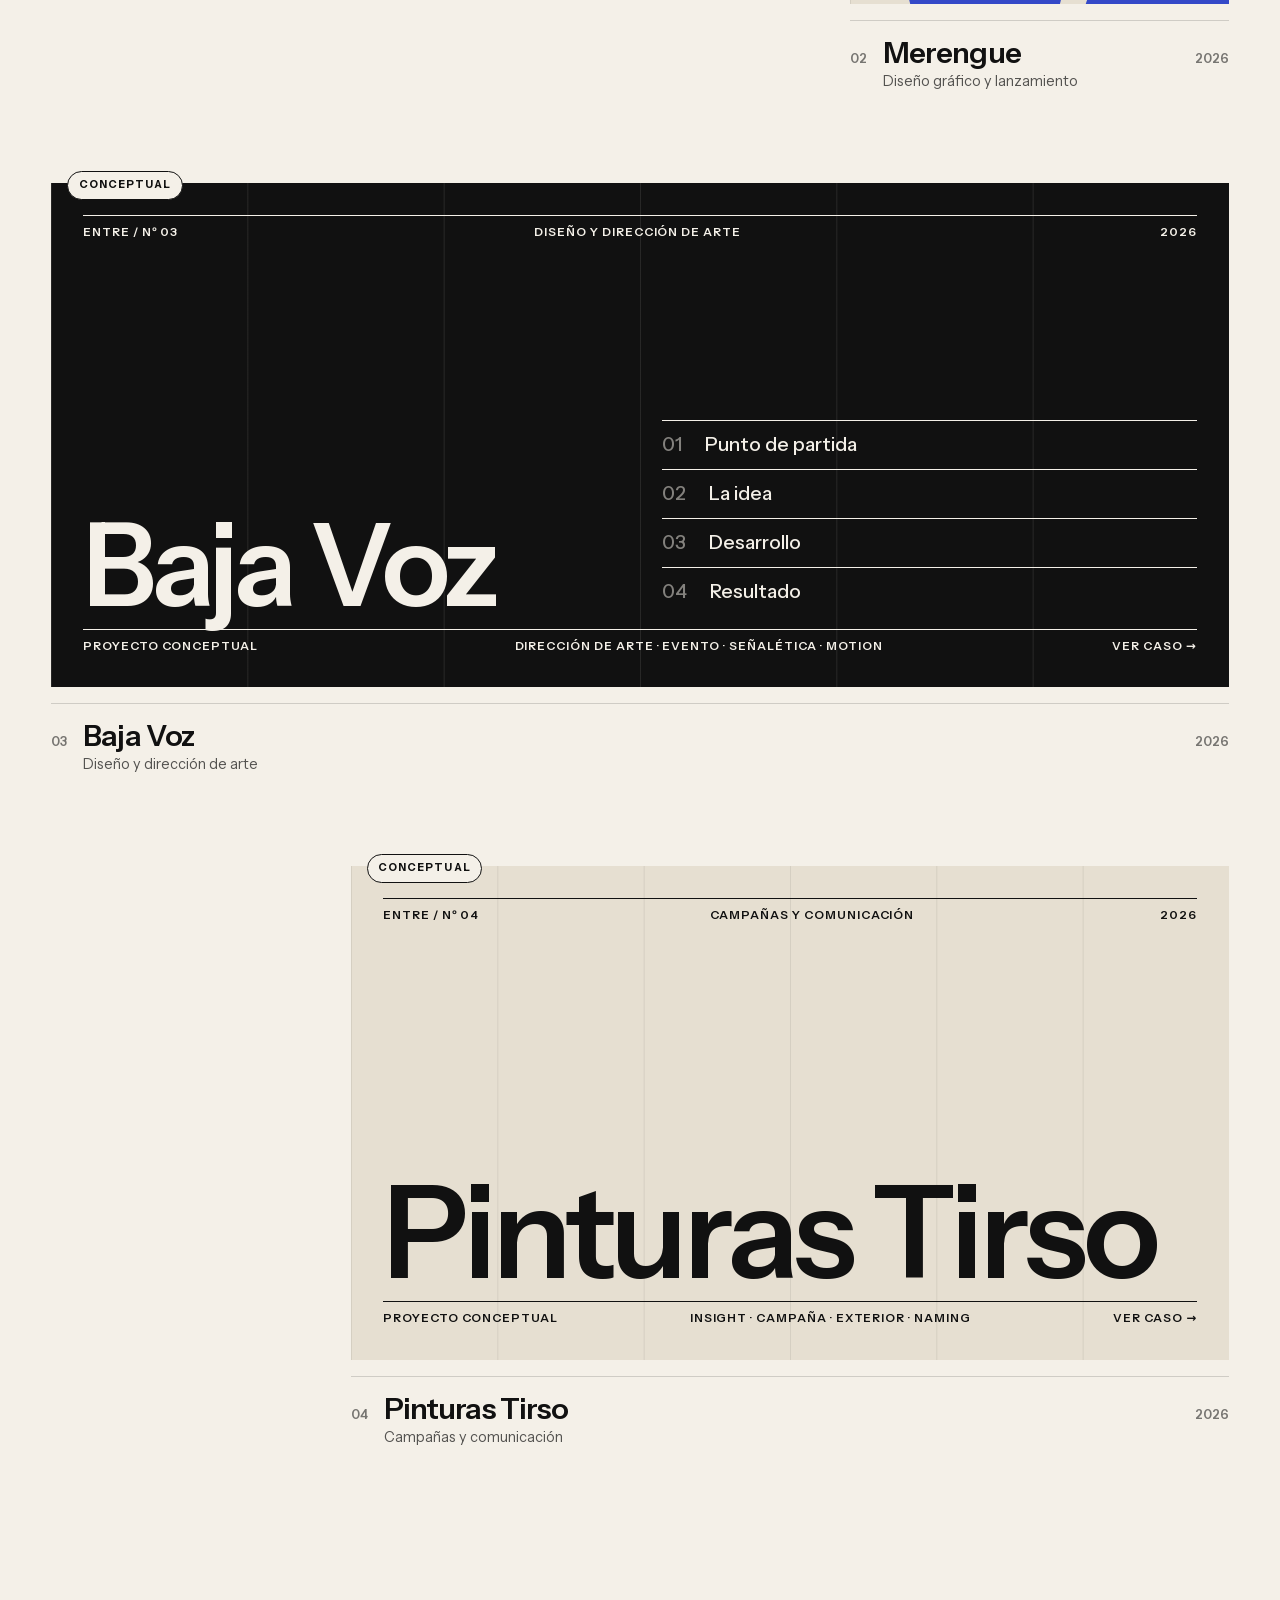
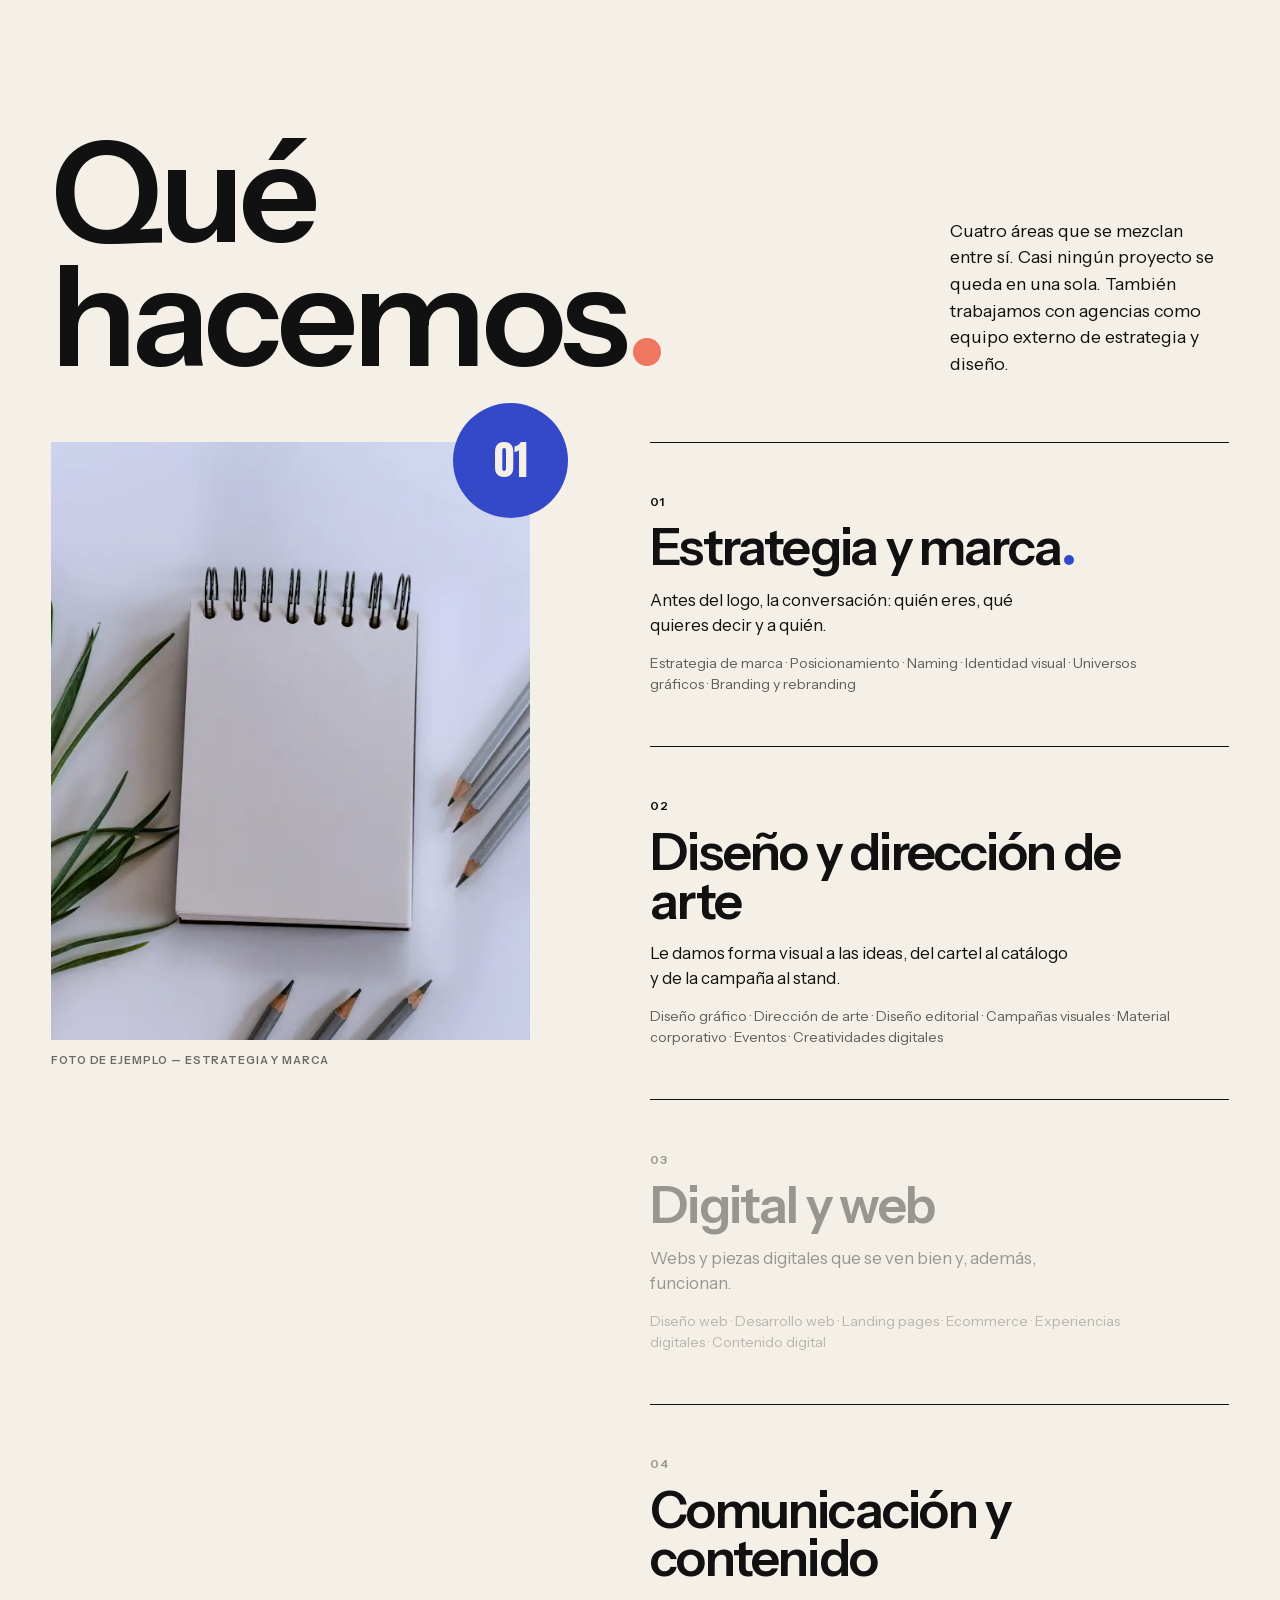
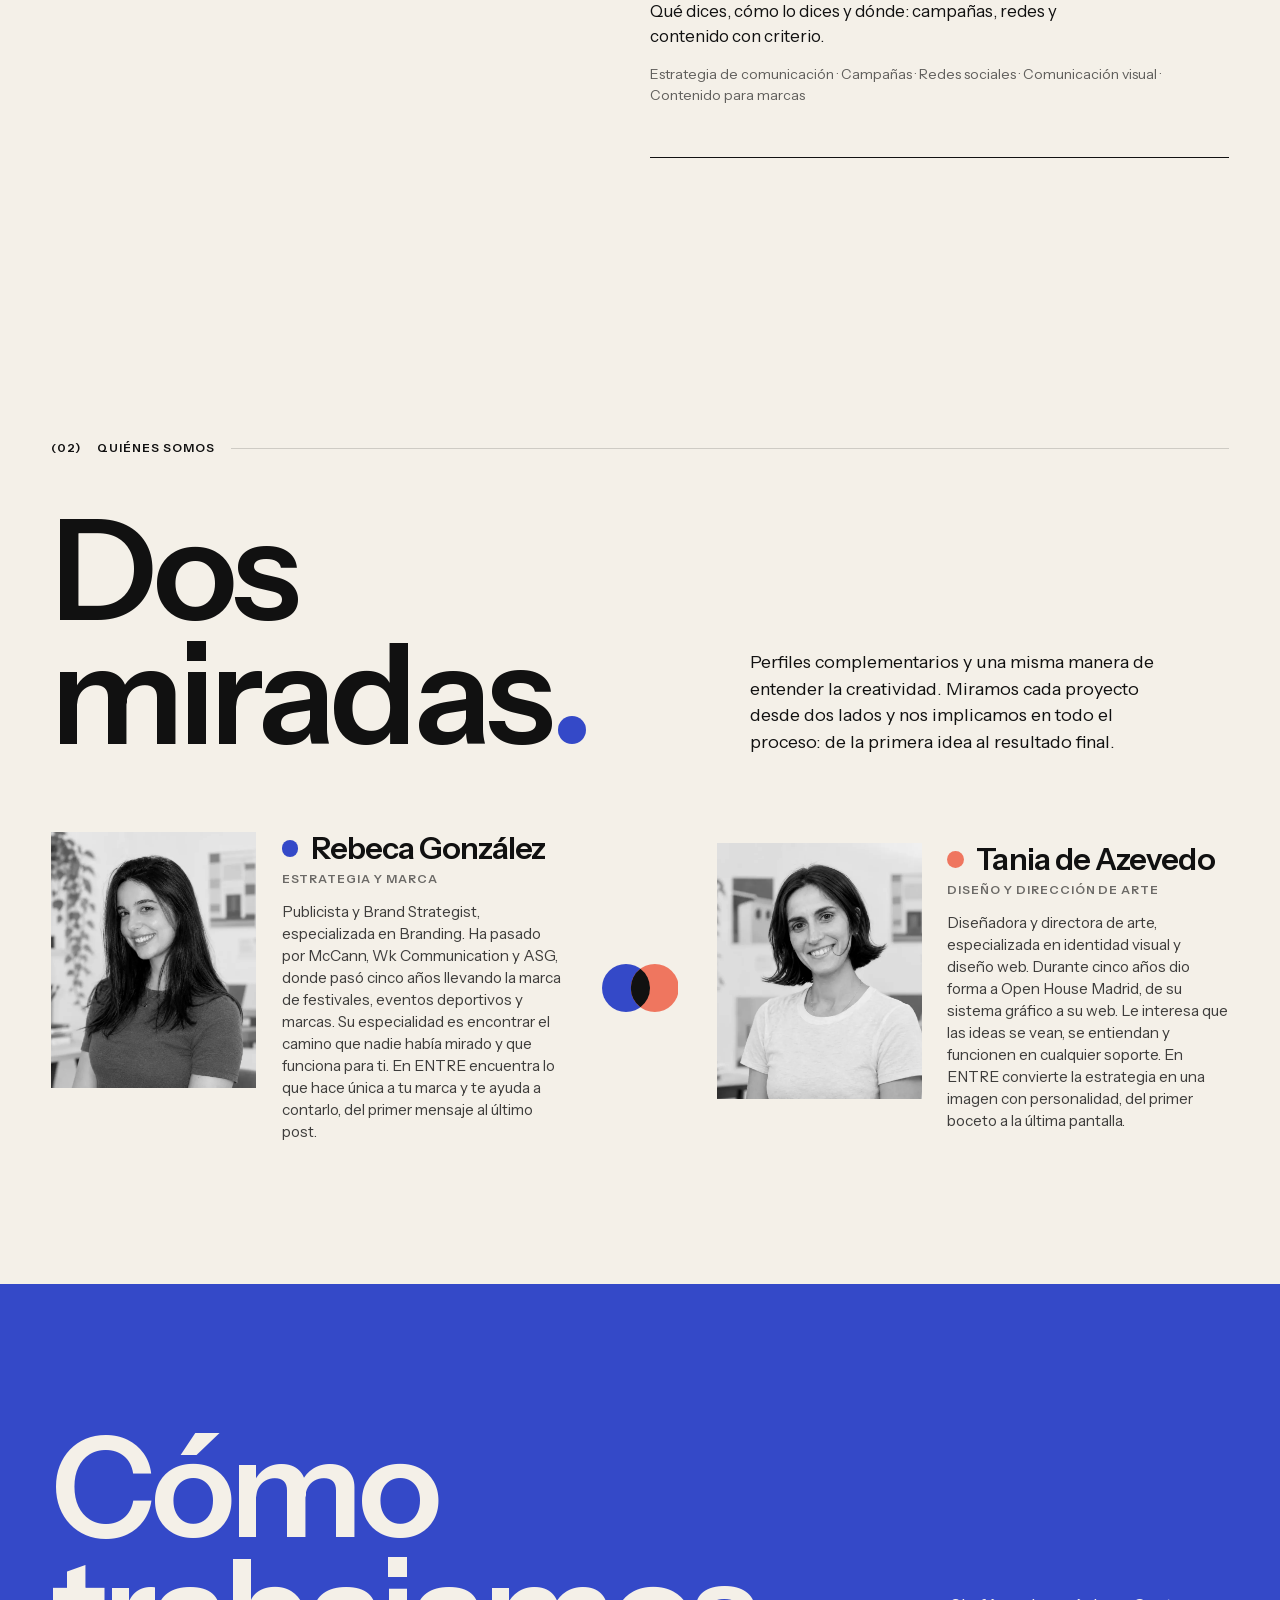
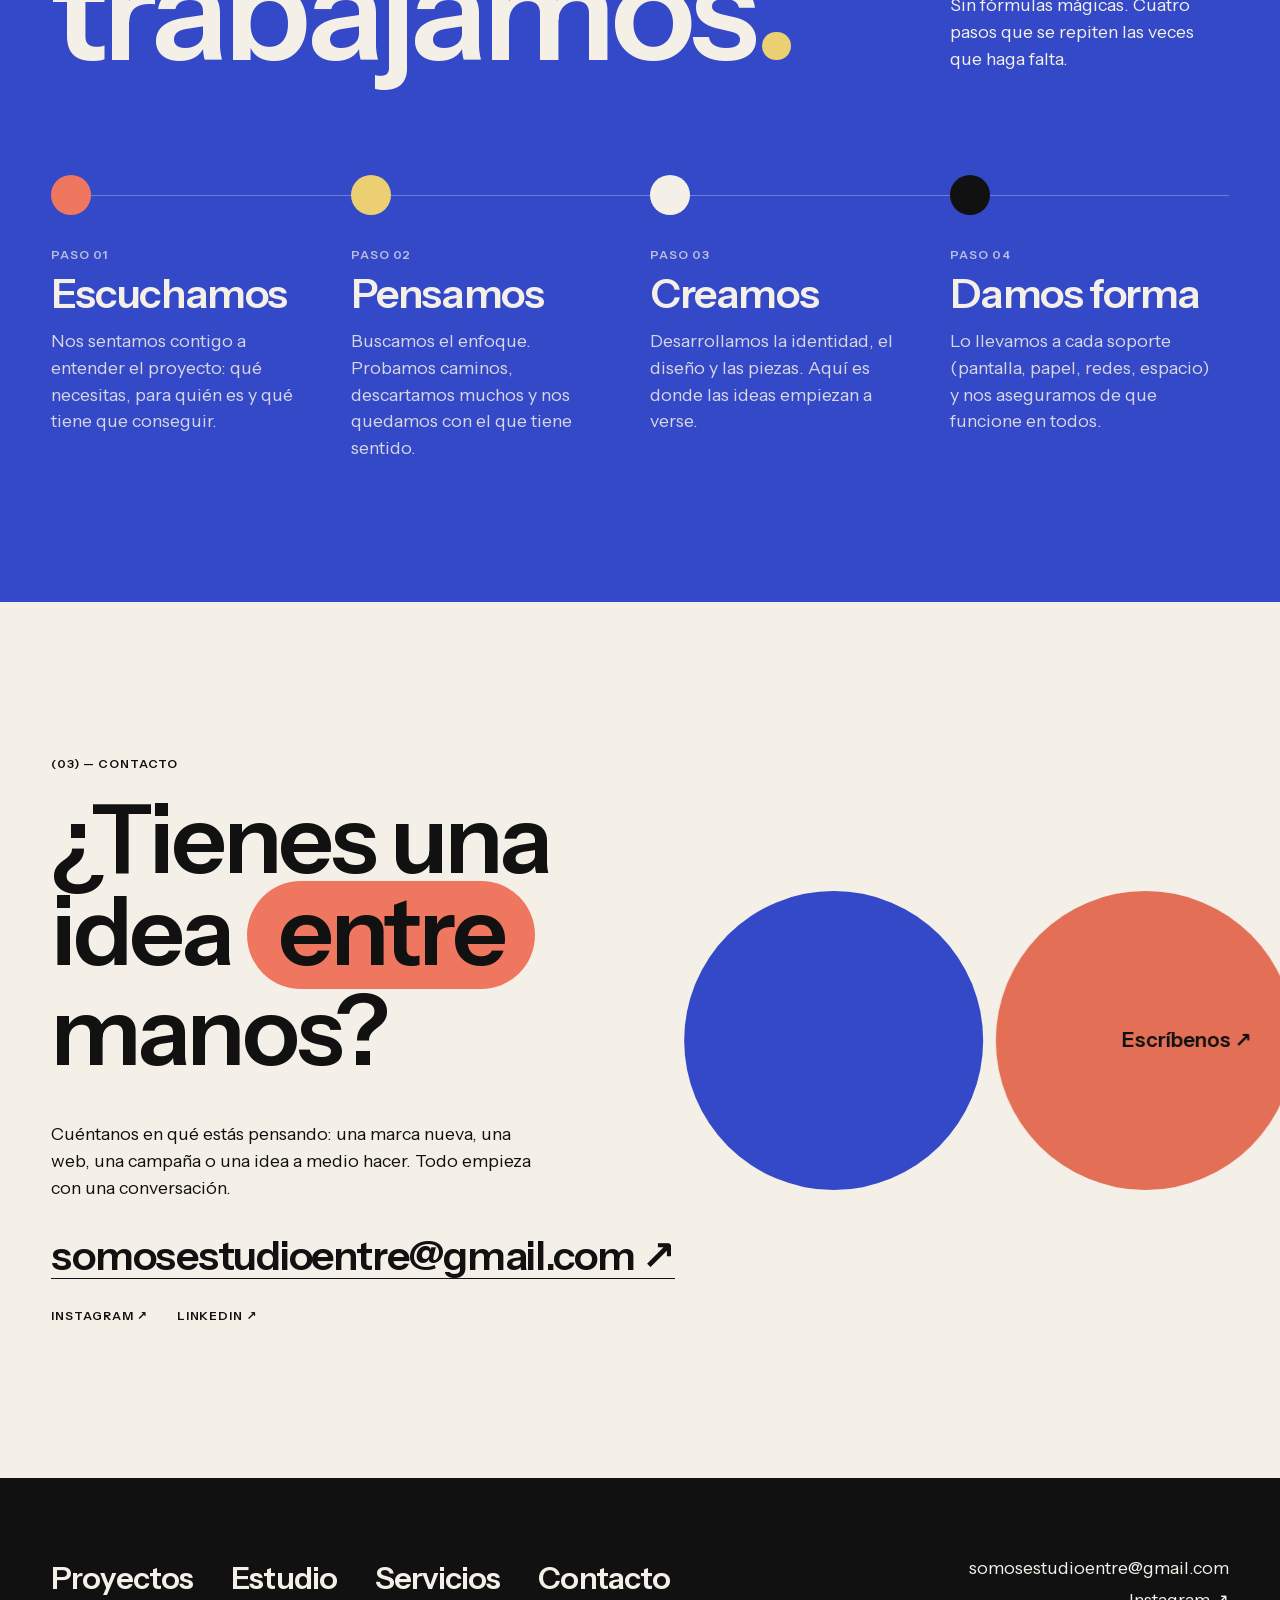
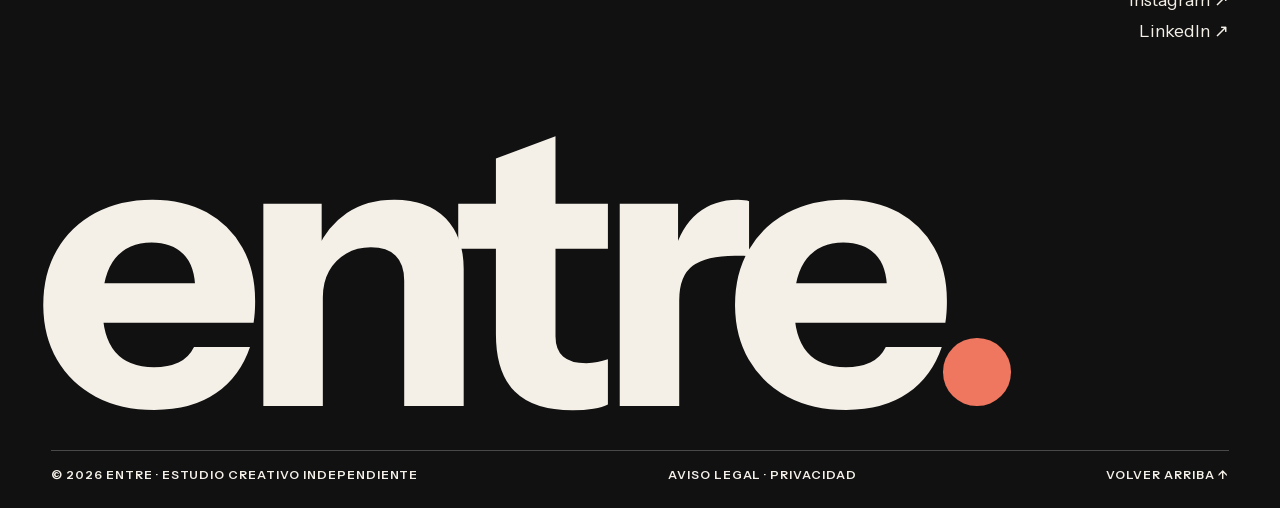
==== commit b8983e94: "ENTRE: equipo real, cuatro proyectos, caso de estudio visual y nueva portada - Rebeca y Tania con bi" ====
--- a/index.html
+++ b/index.html
@@ -94,16 +94,15 @@
 
       <figure class="portada__visual">                                           <!-- una sola pieza visual, rectángulo 4:5 -->
         <div class="portada__marco" data-paralaje="-0.04">                        <!-- se desplaza un poco con el scroll -->
-          <!-- Foto de ejemplo (Unsplash). Para cambiarla, sustituye el archivo o la ruta del src -->
-          <img src="img/ejemplos/portada.webp" alt="Retrato editorial de una mujer con un pañuelo azul sobre fondo azul" width="1400" height="1867" fetchpriority="high"> <!-- fetchpriority: es la primera imagen, que cargue antes -->
+          <!-- Foto de portada. Para cambiarla, sustituye la ruta del src -->
+          <img src="img/portada-estudio.webp" alt="Mesa de trabajo de un estudio de diseño con ordenador, cuadernos, revistas y carteles de colores en la pared" width="768" height="960" fetchpriority="high"> <!-- fetchpriority: es la primera imagen, que cargue antes -->
         </div>
         <span class="portada__chapa etiqueta">Estudio creativo<br>independiente</span> <!-- etiqueta que muerde el borde -->
-        <figcaption class="etiqueta">Fig. 01 — Foto de ejemplo · Unsplash</figcaption> <!-- pie de foto -->
       </figure>
 
       <div class="portada__pie">                                                  <!-- textos pequeños de abajo -->
         <div class="portada__intro" data-revela>
-          <p>Somos <strong>ENTRE</strong>, un estudio creativo independiente formado por dos personas. Unimos estrategia, comunicación y diseño para crear marcas y proyectos con personalidad.</p>
+          <p><strong>ENTRE</strong> es un estudio creativo independiente formado por dos personas. Creamos marcas y proyectos con personalidad.</p>
           <a class="enlace-flecha" href="#proyectos">Ver proyectos <span aria-hidden="true">↘</span></a>
         </div>
         <ol class="portada__indice etiqueta" data-revela>                         <!-- índice de lo que hacemos -->
@@ -131,12 +130,12 @@
       </header>
 
       <p class="estudio__texto" id="texto-estudio"> <!-- JavaScript separa las palabras y las enciende al bajar -->
-        Somos un estudio creativo independiente. Nos movemos <span class="pastilla">entre</span> la estrategia, la comunicación y el diseño para dar forma a ideas que tengan algo que decir. <!-- "entre" siempre va dentro de una pastilla -->
+        Nos movemos <span class="pastilla">entre</span> la estrategia, la comunicación y el diseño para dar forma a ideas que tengan algo que decir. <!-- "entre" siempre va dentro de una pastilla -->
       </p>
 
       <div class="estudio__columnas">
         <p data-revela>Pensamos antes de diseñar, y diseñamos pensando en dónde va a vivir cada cosa: una marca, una campaña, una web o un cartel en la calle.</p>
-        <p data-revela>Somos dos. Quien te escucha el primer día es quien revisa el último archivo, así que nada se pierde por el camino.</p>
+        <p data-revela>Quien te escucha el primer día es quien revisa el último archivo, así que nada se pierde por el camino.</p>
       </div>
 
       <div class="partida" id="partida" aria-hidden="true">                       <!-- "EN [pastilla] TRE": la palabra se abre al hacer scroll -->
@@ -149,10 +148,9 @@
     <!-- ================= 3. PROYECTOS ================= -->
     <section class="proyectos seccion" id="proyectos" aria-labelledby="titulo-proyectos">
       <header class="proyectos__cabecera">
-        <h2 class="titulo-grande" id="titulo-proyectos" style="--c: var(--azul)" data-revela><span class="sin-corte">Proyectos<span class="bolita"></span></span><sup class="etiqueta">(06)</sup></h2> <!-- --c: color de la bolita -->
+        <h2 class="titulo-grande" id="titulo-proyectos" style="--c: var(--azul)" data-revela><span class="sin-corte">Proyectos<span class="bolita"></span></span><sup class="etiqueta">(04)</sup></h2> <!-- --c: color de la bolita -->
         <div class="proyectos__intro" data-revela>
           <p>Marcas, campañas, webs y piezas gráficas. Cada proyecto es distinto, así que cada uno se ve distinto.</p>
-          <p class="aviso etiqueta">Contenido de ejemplo — sustituir por proyectos reales</p> <!-- recordatorio visible -->
         </div>
       </header>
 
@@ -164,7 +162,7 @@
     <section class="servicios seccion" id="servicios" aria-labelledby="titulo-servicios">
       <header class="servicios__cabecera">
         <h2 class="titulo-grande" id="titulo-servicios" style="--c: var(--coral)" data-revela>Qué <span class="sin-corte">hacemos<span class="bolita"></span></span></h2>
-        <p data-revela>Cuatro áreas que se mezclan entre sí. Casi ningún proyecto se queda en una sola.</p>
+        <p data-revela>Cuatro áreas que se mezclan entre sí. Casi ningún proyecto se queda en una sola. También trabajamos con agencias como equipo externo de estrategia y diseño.</p>
       </header>
 
       <div class="servicios__cuerpo">
@@ -223,18 +221,17 @@
 
       <div class="equipo__cabecera">
         <h2 class="titulo-grande" id="titulo-equipo" style="--c: var(--azul)" data-revela>Dos <span class="sin-corte">miradas<span class="bolita"></span></span></h2>
-        <p class="equipo__texto" data-revela>Perfiles complementarios y una misma manera de entender la creatividad. Unimos estrategia, comunicación y diseño para mirar cada proyecto desde dos lados, y nos implicamos en todo el proceso: de la primera idea al resultado final.</p>
+        <p class="equipo__texto" data-revela>Perfiles complementarios y una misma manera de entender la creatividad. Miramos cada proyecto desde dos lados y nos implicamos en todo el proceso: de la primera idea al resultado final.</p>
       </div>
 
       <div class="equipo__personas">                                               <!-- dos retratos del mismo tamaño: mismo peso -->
         <article class="persona" style="--c: var(--azul)" data-revela>
           <div class="persona__foto">                                              <!-- retrato 4:5 -->
-            <img src="img/ejemplos/persona-1.webp" alt="Foto de ejemplo: retrato en blanco y negro" loading="lazy" width="1000" height="1250"> <!-- foto de ejemplo: cambiar por la vuestra -->
-            <span class="foto-ejemplo etiqueta">Foto de ejemplo</span>
+            <img src="img/equipo/rebeca.webp" alt="Retrato de Rebeca González" loading="lazy" width="800" height="1000">
           </div>
-          <h3 class="persona__nombre"><span class="bolita"></span>[Nombre Apellido]</h3> <!-- la bolita azul es "su" círculo del logo -->
-          <p class="persona__rol etiqueta">[Especialidad]</p>
-          <p class="persona__bio">[Bio breve: dos o tres líneas sobre tu recorrido y lo que más te gusta hacer dentro del estudio.]</p>
+          <h3 class="persona__nombre"><span class="bolita"></span>Rebeca González</h3> <!-- la bolita azul es "su" círculo del logo -->
+          <p class="persona__rol etiqueta">Estrategia y marca</p>
+          <p class="persona__bio">Publicista y Brand Strategist, especializada en Branding. Ha pasado por McCann, Wk Communication y ASG, donde pasó cinco años llevando la marca de festivales, eventos deportivos y marcas. Su especialidad es encontrar el camino que nadie había mirado y que funciona para ti. En ENTRE encuentra lo que hace única a tu marca y te ayuda a contarlo, del primer mensaje al último post.</p>
         </article>
 
         <div class="equipo__union" aria-hidden="true">                            <!-- en medio: el logo, lo que las une -->
@@ -243,12 +240,11 @@
 
         <article class="persona" style="--c: var(--coral)" data-revela>
           <div class="persona__foto">                                              <!-- retrato 4:5, mismo tamaño -->
-            <img src="img/ejemplos/persona-2.webp" alt="Foto de ejemplo: retrato en blanco y negro sobre fondo gris" loading="lazy" width="1000" height="1333"> <!-- foto de ejemplo: cambiar por la vuestra -->
-            <span class="foto-ejemplo etiqueta">Foto de ejemplo</span>
+            <img src="img/equipo/tania.webp" alt="Retrato de Tania de Azevedo" loading="lazy" width="800" height="1000">
           </div>
-          <h3 class="persona__nombre"><span class="bolita"></span>[Nombre Apellido]</h3> <!-- y la coral, la suya -->
-          <p class="persona__rol etiqueta">[Especialidad]</p>
-          <p class="persona__bio">[Bio breve: dos o tres líneas sobre tu recorrido y lo que más te gusta hacer dentro del estudio.]</p>
+          <h3 class="persona__nombre"><span class="bolita"></span>Tania de Azevedo</h3> <!-- y la coral, la suya -->
+          <p class="persona__rol etiqueta">Diseño y dirección de arte</p>
+          <p class="persona__bio">Diseñadora y directora de arte, especializada en identidad visual y diseño web. Durante cinco años dio forma a Open House Madrid, de su sistema gráfico a su web. Le interesa que las ideas se vean, se entiendan y funcionen en cualquier soporte. En ENTRE convierte la estrategia en una imagen con personalidad, del primer boceto a la última pantalla.</p>
         </article>
       </div>
     </section>
@@ -293,7 +289,7 @@
       <div class="contacto__texto">
         <p class="etiqueta contacto__previo" data-revela>(03) — Contacto</p>
         <h2 class="titulo-grande contacto__titulo" id="titulo-contacto" data-revela>¿Tienes una idea <span class="pastilla">entre</span> manos?</h2>
-        <p class="contacto__intro" data-revela>Cuéntanos qué tienes entre manos: una marca nueva, una web, una campaña o una idea a medio hacer. Todo empieza con una conversación.</p>
+        <p class="contacto__intro" data-revela>Cuéntanos en qué estás pensando: una marca nueva, una web, una campaña o una idea a medio hacer. Todo empieza con una conversación.</p>
         <a class="contacto__email" href="mailto:somosestudioentre@gmail.com" data-revela>somosestudioentre@gmail.com <span aria-hidden="true">↗</span></a> <!-- email del estudio -->
         <ul class="contacto__redes etiqueta" data-revela>                         <!-- redes (placeholders) -->
           <li><a href="https://www.instagram.com/somosestudioentre/" target="_blank" rel="noopener">Instagram ↗</a></li>
--- a/css/estilos.css
+++ b/css/estilos.css
@@ -263,7 +263,7 @@
   border: 1px solid var(--negro);
 }
 .portada__visual figcaption { margin-top: .8rem; opacity: .6; font-size: .68rem; text-align: right; } /* pie de foto */
-.portada__chapa { left: calc(100% - min(100%, calc((100svh - 12rem) * .8)) - 1.6rem); } /* la chapa muerde el borde izquierdo de la foto, esté donde esté */
+.portada__chapa { top: auto; bottom: 16%; left: calc(100% - min(100%, calc((100svh - 12rem) * .8)) - 1.6rem); } /* la chapa muerde el borde izquierdo de la foto, esté donde esté */
 
 .portada__pie {                              /* fila de textos pequeños */
   grid-column: 1 / 8; grid-row: 2;
@@ -519,12 +519,17 @@
 }
 .equipo__cabecera h2 { grid-column: 1 / 8; }
 .equipo__texto { grid-column: 8 / 13; max-width: 36ch; }
-.equipo__personas {                          /* dos columnas iguales y el logo en medio */
+.equipo__personas {                          /* dos perfiles iguales y el logo en medio */
   display: grid; grid-template-columns: 1fr auto 1fr;
-  gap: clamp(1rem, 3vw, 3rem); align-items: start;
+  gap: clamp(1rem, 3vw, 3rem); align-items: center;
+}
+.persona {                                   /* foto contenida a la izquierda y texto a la derecha */
+  display: grid; grid-template-columns: minmax(9rem, 40%) 1fr;
+  grid-template-rows: auto auto 1fr; column-gap: clamp(1rem, 2vw, 1.8rem);
 }
 .persona__foto {
-  position: relative; overflow: hidden; margin-bottom: 1.2rem;
+  grid-row: 1 / span 3;                      /* ocupa el alto de los tres textos */
+  position: relative; overflow: hidden; align-self: start;
   aspect-ratio: 4 / 5;                       /* las dos iguales: mismo peso visual */
   background: var(--crema-oscuro);
 }
@@ -537,9 +542,9 @@
 .persona__nombre { font-size: clamp(1.5rem, 2.4vw, 2.2rem); font-weight: 600; letter-spacing: -.03em; line-height: 1.05; display: flex; align-items: center; gap: .4em; }
 .persona__nombre .bolita { width: .55em; height: .55em; margin: 0; flex: none; } /* su círculo del logo, delante del nombre */
 .persona__rol { margin: .4rem 0 .8rem; opacity: .6; }
-.persona__bio { max-width: 38ch; opacity: .8; }
+.persona__bio { max-width: 38ch; opacity: .8; font-size: .95rem; line-height: 1.45; }
 .equipo__union {                             /* el logo en medio, a media altura de las fotos */
-  align-self: center; margin-top: -6rem;
+  align-self: center;
   display: flex; flex-direction: column; align-items: center; gap: .8rem;
 }
 .equipo__union svg { width: clamp(3.5rem, 6vw, 6rem); height: auto; transition: transform .8s var(--curva); }
@@ -648,8 +653,8 @@
 .caso { padding: calc(var(--cabecera) + 3rem) var(--margen) 0; }   /* --c y --t (color del proyecto) los pone js/caso.js */
 .caso__volver { margin-bottom: 2.5rem; }
 .caso__cabecera { display: grid; grid-template-columns: repeat(12, 1fr); gap: var(--hueco); align-items: end; }
-.caso__previo { grid-column: 1 / -1; display: flex; align-items: center; gap: .8rem; margin-bottom: .5rem; opacity: .75; }
-.caso__ejemplo { padding: .25rem .6rem; border: 1px dashed currentColor; border-radius: 999px; } /* pastilla "Ejemplo" */
+.caso__previo { grid-column: 1 / -1; display: flex; flex-wrap: wrap; align-items: center; gap: .5rem .8rem; margin-bottom: .5rem; opacity: .75; }
+.caso__ejemplo { white-space: nowrap; padding: .25rem .6rem; border: 1px dashed currentColor; border-radius: 999px; } /* pastilla "Ejemplo" */
 .caso__ejemplo[hidden] { display: none; }
 .caso__cabecera h1 { grid-column: 1 / 10; }
 .caso__cabecera .resumen { grid-column: 10 / 13; max-width: 30ch; }
@@ -663,23 +668,62 @@
 .caso__marco img, .caso__galeria img { width: 100%; height: 100%; object-fit: cover; }
 .caso__principal figcaption { margin-top: .8rem; opacity: .6; font-size: .68rem; text-align: right; }
 
-.caso__bloques { display: grid; grid-template-columns: repeat(12, 1fr); gap: var(--hueco); padding-block: clamp(4rem, 9vw, 8rem); }
-.caso__bloque { grid-column: span 4; padding-right: 1rem; }
-.caso__num {                                 /* número en una bolita del color del proyecto */
-  display: grid; place-items: center; margin-bottom: 1.4rem;
-  width: clamp(3.2rem, 5vw, 4.5rem); aspect-ratio: 1; border-radius: 50%;
+.caso__historia { padding-block: clamp(3rem, 6vw, 5rem) clamp(4rem, 8vw, 7rem); } /* los cuatro apartados */
+.caso__fila {                                /* rótulo a la izquierda, contenido a la derecha */
+  display: grid; grid-template-columns: repeat(12, 1fr); gap: 1.2rem var(--hueco);
+  padding-block: clamp(2.5rem, 5vw, 4.5rem); border-top: 1px solid var(--negro);
+}
+.caso__rotulo {                              /* número en bolita + nombre del apartado */
+  grid-column: 1 / 5; display: flex; align-items: center; gap: .8rem; align-self: start;
+  font-size: clamp(1.1rem, 1.5vw, 1.4rem); font-weight: 600; letter-spacing: -.02em; line-height: 1.1;
+}
+.caso__num {
+  flex: none; display: grid; place-items: center;
+  width: 2.6rem; aspect-ratio: 1; border-radius: 50%;
   background: var(--c); color: var(--t);
-  font-family: var(--display); font-size: clamp(1.2rem, 1.8vw, 1.6rem); line-height: 1;
-}
-.caso__bloque h2 { font-size: clamp(1.5rem, 2.4vw, 2.2rem); font-weight: 600; letter-spacing: -.03em; line-height: 1.05; margin-bottom: .8rem; }
-.caso__bloque p { max-width: 34ch; opacity: .85; }
-.caso__bloque:nth-child(2) { margin-top: 4rem; }  /* desplazados en escalera */
-.caso__bloque:nth-child(3) { margin-top: 8rem; }
-
-.caso__galeria { display: grid; grid-template-columns: repeat(12, 1fr); gap: var(--hueco); }
+  font-family: var(--display); font-size: 1rem; font-weight: 400; letter-spacing: 0; line-height: 1;
+}
+.caso__texto {                               /* texto grande y cómodo de leer */
+  grid-column: 5 / 12; max-width: 40em;
+  font-size: clamp(1.15rem, 1.65vw, 1.55rem); line-height: 1.35; letter-spacing: -.015em;
+}
+.caso__idea {                                /* La idea: bloque de color a todo el ancho */
+  margin-inline: calc(var(--margen) * -1);
+  padding: clamp(3rem, 7vw, 6.5rem) var(--margen);
+  background: var(--c); color: var(--t);
+}
+.caso__idea .caso__num { background: var(--t); color: var(--c); } /* la bolita, invertida */
+.caso__idea-frase {
+  margin-top: clamp(2rem, 4vw, 3.5rem); max-width: 13em;
+  font-size: clamp(2.8rem, 8vw, 8.5rem); font-weight: 600; line-height: .92; letter-spacing: -.04em;
+}
+.caso__idea-frase .bolita { background: var(--t); }
+.caso__idea-resto { margin: clamp(1.5rem, 3vw, 2.5rem) 0 0 auto; max-width: 30em; font-size: clamp(1.05rem, 1.4vw, 1.3rem); line-height: 1.35; }
+.caso__idea + .caso__fila { border-top: 0; } /* sin línea justo después del bloque de color */
+.caso__fila[hidden] { display: none; }
+.caso__autoria { grid-column: 5 / 13; display: grid; grid-template-columns: 1fr 1fr; gap: 1.5rem var(--hueco); } /* las dos, lado a lado */
+.caso__autoria dt { font-size: clamp(1.15rem, 1.65vw, 1.55rem); font-weight: 600; letter-spacing: -.02em; margin-bottom: .3rem; }
+.caso__autoria dd { max-width: 30ch; opacity: .8; }
+.caso__fila--resultado .caso__rotulo { grid-column: 1 / -1; }
+.caso__resultado { grid-column: 1 / -1; }
+.caso__resultado > .caso__texto { margin-left: calc((100% + var(--hueco)) / 3); } /* la frase, alineada con los otros textos */
+.caso__cifras { display: grid; grid-template-columns: repeat(6, 1fr); gap: clamp(2rem, 3.5vw, 3rem) var(--hueco); margin-top: 1rem; }
+.caso__cifras li { grid-column: span 2; padding-top: 1rem; border-top: 1px solid var(--linea); } /* tres arriba… */
+.caso__cifras li:nth-child(n+4) { grid-column: span 3; }  /* …y dos abajo */
+.caso__cifras strong {                       /* la cifra, enorme */
+  display: block; margin-bottom: .6rem; white-space: nowrap;
+  font-family: var(--display); font-weight: 400; font-size: clamp(3rem, 6.4vw, 6.5rem); line-height: 1;
+}
+.caso__cifras span { display: block; max-width: 30ch; font-size: .98rem; line-height: 1.35; opacity: .8; }
+
+.caso__galeria:empty { display: none; }     /* sin imágenes propias, no ocupa sitio */
+.caso__galeria { display: grid; grid-template-columns: repeat(12, 1fr); gap: clamp(1rem, 3vw, 3rem) var(--hueco); }
 .caso__galeria > div { position: relative; overflow: hidden; background: var(--crema-oscuro); }
-.caso__galeria > div:nth-child(1) { grid-column: 1 / 6; aspect-ratio: 4 / 5; }
-.caso__galeria > div:nth-child(2) { grid-column: 7 / 13; aspect-ratio: 1; margin-top: 8rem; }
+.caso__galeria > div:nth-child(5n+1) { grid-column: 1 / 6; aspect-ratio: 4 / 5; }              /* el ritmo se repite cada cinco imágenes: vertical… */
+.caso__galeria > div:nth-child(5n+2) { grid-column: 7 / 13; aspect-ratio: 1; margin-top: 8rem; } /* …cuadrada más abajo… */
+.caso__galeria > div:nth-child(5n+3) { grid-column: 1 / 8; aspect-ratio: 3 / 2; }               /* …apaisada… */
+.caso__galeria > div:nth-child(5n+4) { grid-column: 8 / 13; aspect-ratio: 1; margin-top: 5rem; } /* …cuadrada… */
+.caso__galeria > div:nth-child(5n)   { grid-column: 1 / -1; aspect-ratio: 16 / 8; }             /* …y una a todo el ancho */
 
 .caso__siguiente {                           /* siguiente proyecto: nombre grande y su foto en un círculo */
   display: flex; align-items: center; justify-content: space-between; gap: 2rem;
@@ -753,10 +797,14 @@
   .area__titulo .bolita { transform: scale(1); }
   .area__foto { display: block; width: 100%; aspect-ratio: 4 / 3; object-fit: cover; margin-top: 1.4rem; } /* …y cada una con su foto */
   .equipo__cabecera h2, .equipo__texto { grid-column: 1 / -1; }
-  .equipo__personas { grid-template-columns: 1fr 1fr; gap: .8rem; } /* en móvil, las dos fotos lado a lado e iguales */
+  .equipo__personas { grid-template-columns: 1fr; gap: 2.5rem; }     /* en móvil, un perfil debajo de otro */
+  .persona { grid-template-columns: 7.5rem 1fr; grid-template-rows: 1fr auto auto; } /* foto pequeña con nombre al lado */
+  .persona__foto { grid-row: 1 / span 3; grid-column: 1; }
+  .persona__nombre { grid-row: 2; grid-column: 2; }
+  .persona__rol { grid-row: 3; grid-column: 2; margin-bottom: 0; }
+  .persona__bio { grid-column: 1 / -1; grid-row: 4; margin-top: 1rem; max-width: none; }
   .equipo__union { display: none; }
   .persona__nombre { font-size: 1.15rem; }
-  .persona__bio { font-size: .9rem; }
   .pasos { grid-template-columns: 1fr; gap: 3rem; padding-left: 3.5rem; } /* la línea pasa a ser vertical */
   .pasos::before, .pasos::after { left: 1.25rem; right: auto; top: 0; bottom: 0; width: 1px; height: auto; }
   .pasos::after { transform: scaleY(var(--avance, 0)); transform-origin: top; }
@@ -765,8 +813,12 @@
   .contacto__marca { margin-top: 3rem; }
   .caso__cabecera h1, .caso__cabecera .resumen { grid-column: 1 / -1; }
   .caso__meta { grid-template-columns: 1fr 1fr; }
-  .caso__bloque { grid-column: 1 / -1; margin-top: 0 !important; }
-  .caso__galeria > div:nth-child(1), .caso__galeria > div:nth-child(2) { grid-column: 1 / -1; margin-top: 0; }
+  .caso__rotulo, .caso__texto, .caso__autoria { grid-column: 1 / -1; }
+  .caso__autoria { grid-template-columns: 1fr; }
+  .caso__resultado > .caso__texto { margin-left: 0; }
+  .caso__cifras { grid-template-columns: 1fr; }
+  .caso__cifras li, .caso__cifras li:nth-child(n+4) { grid-column: 1; }
+  .caso__galeria > div:nth-child(n) { grid-column: 1 / -1; margin-top: 0; }
   .caso__marco { aspect-ratio: 4 / 3; }
   .pie__contacto { align-items: flex-start; }
   .caso__siguiente { flex-direction: column-reverse; align-items: flex-start; } /* en móvil, la foto encima del nombre */
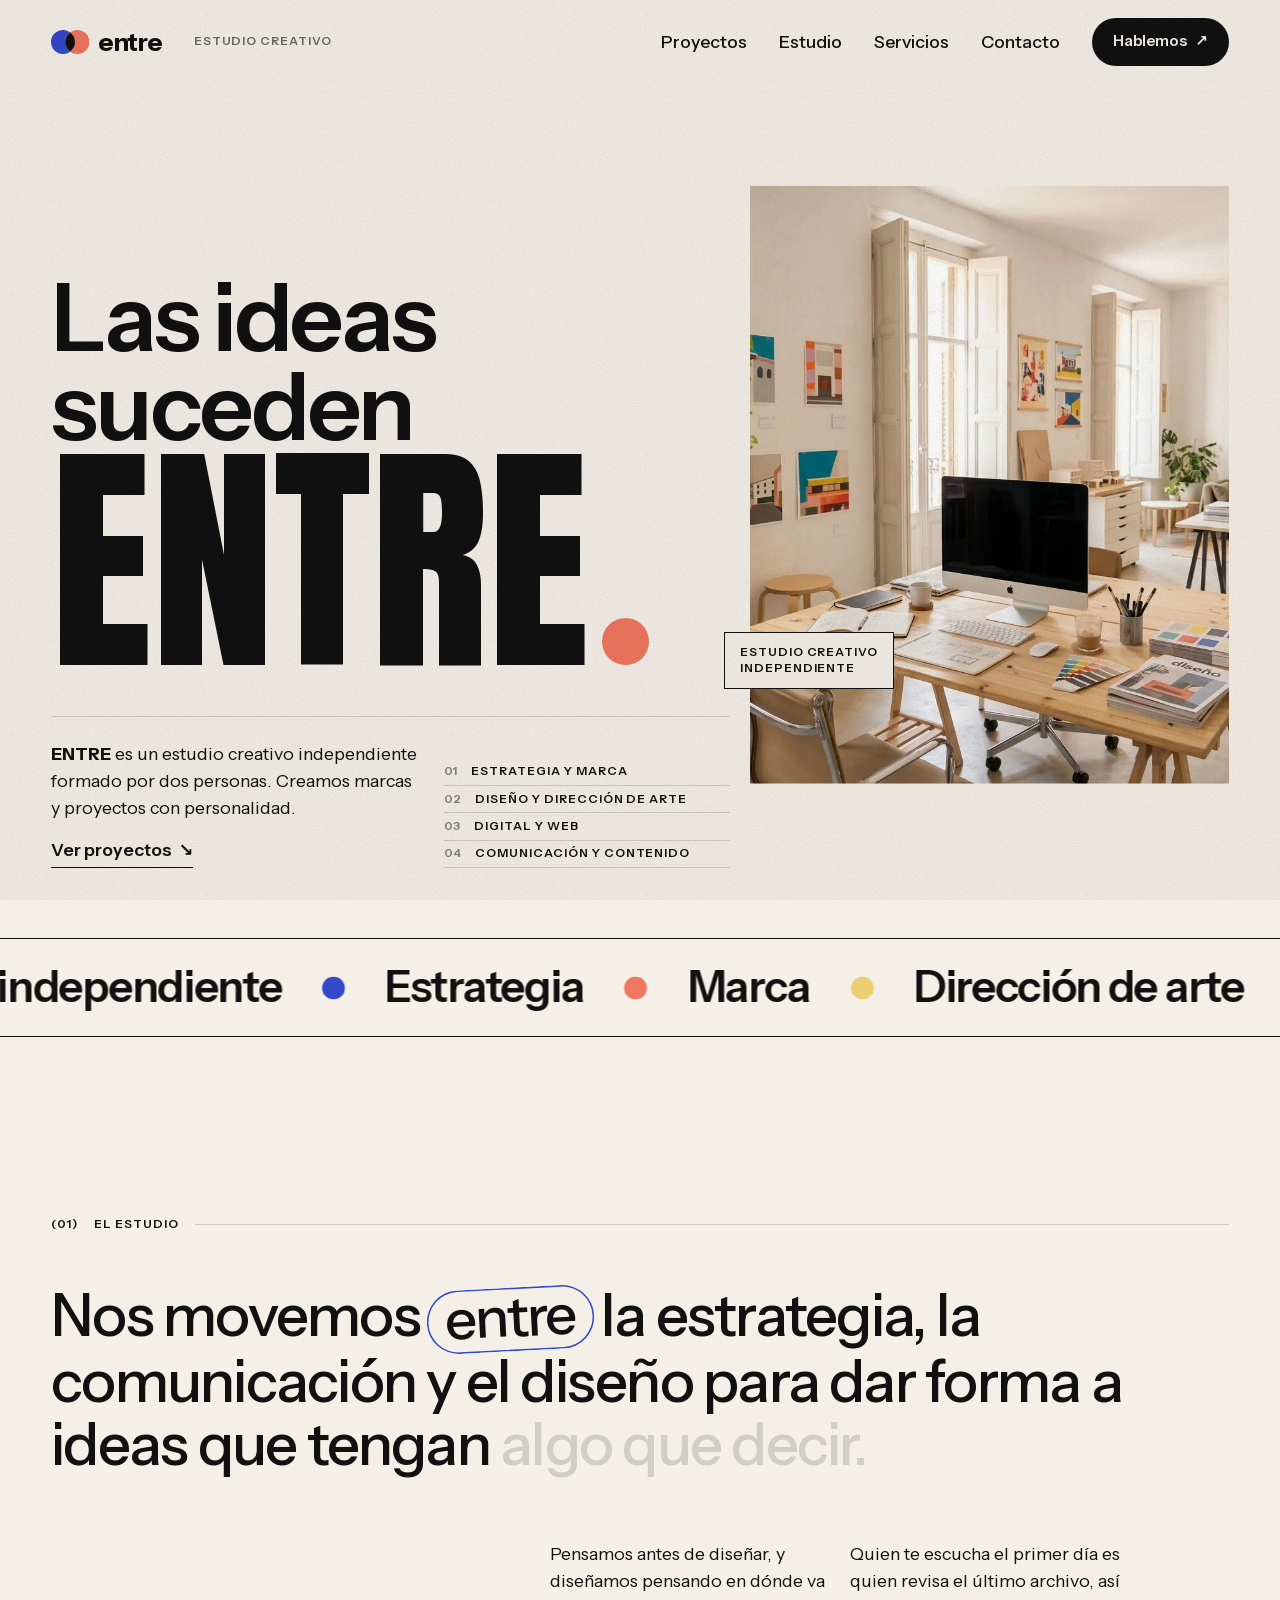
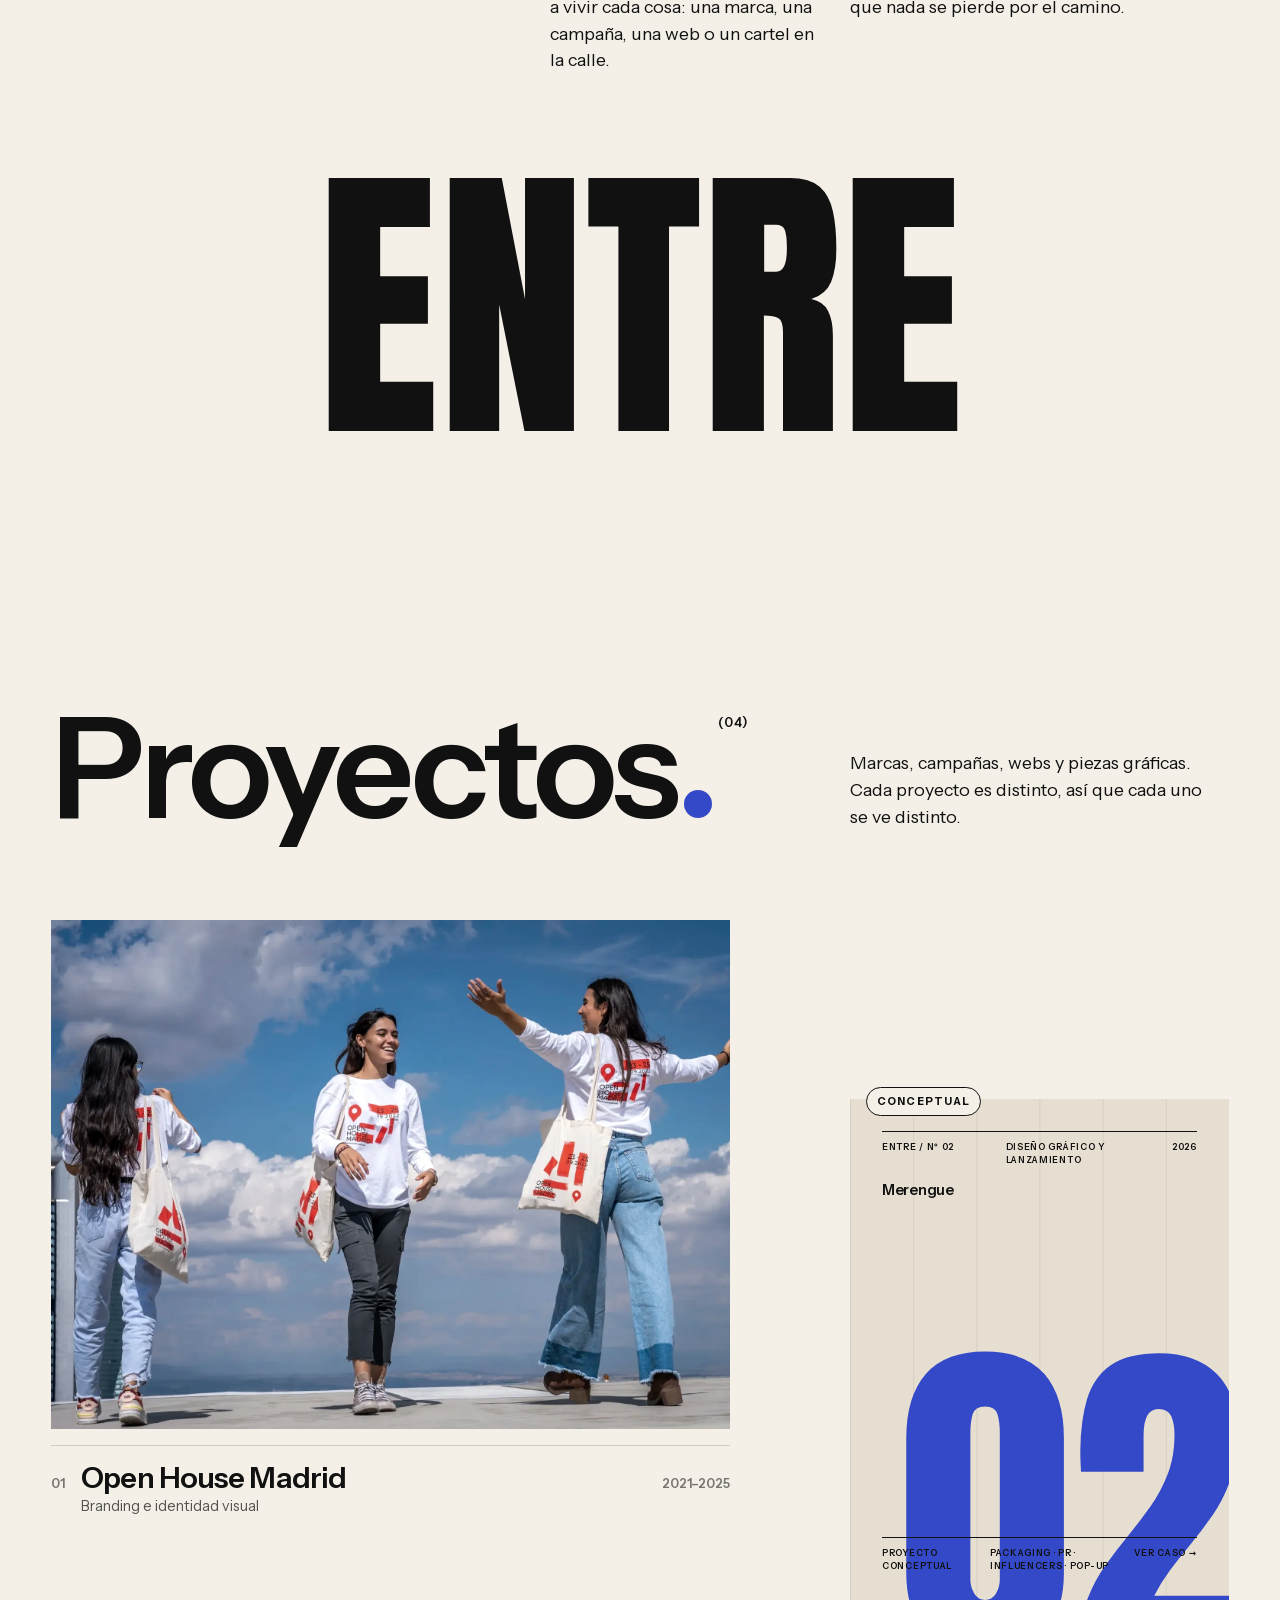
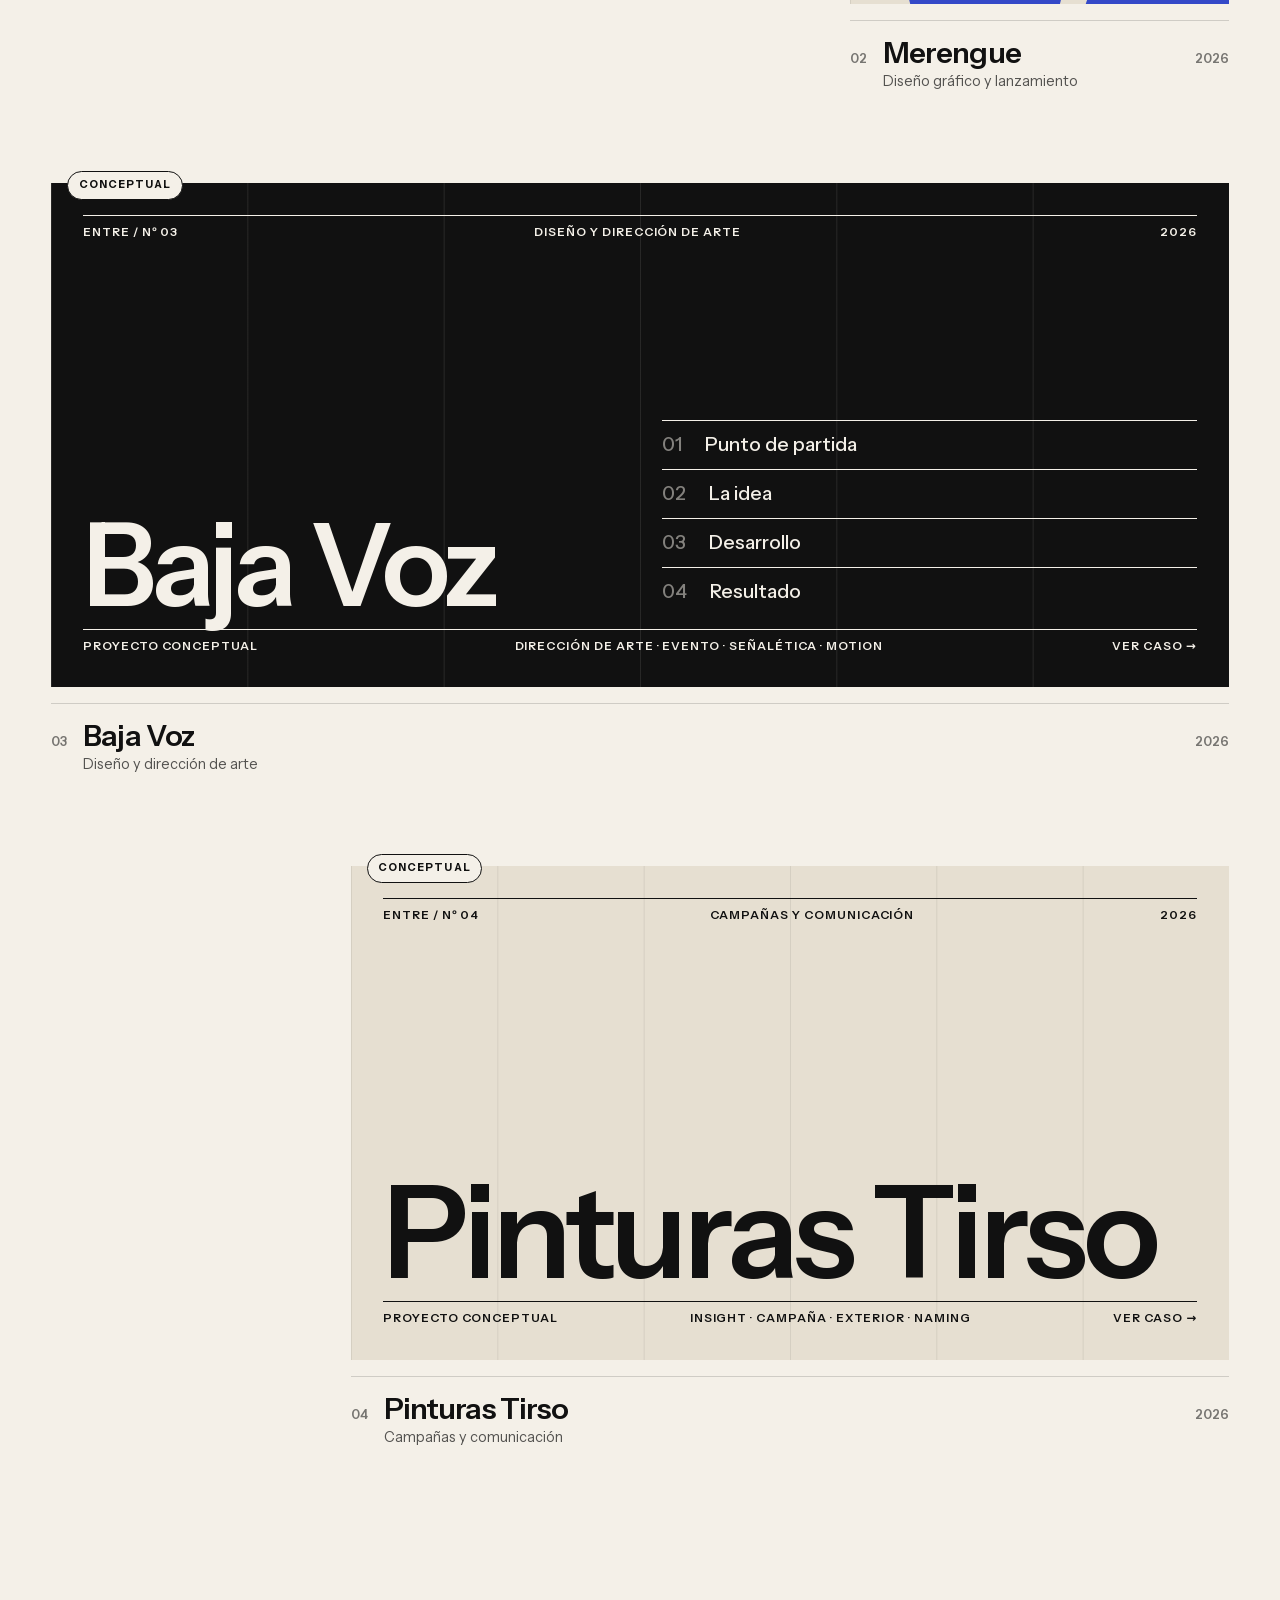
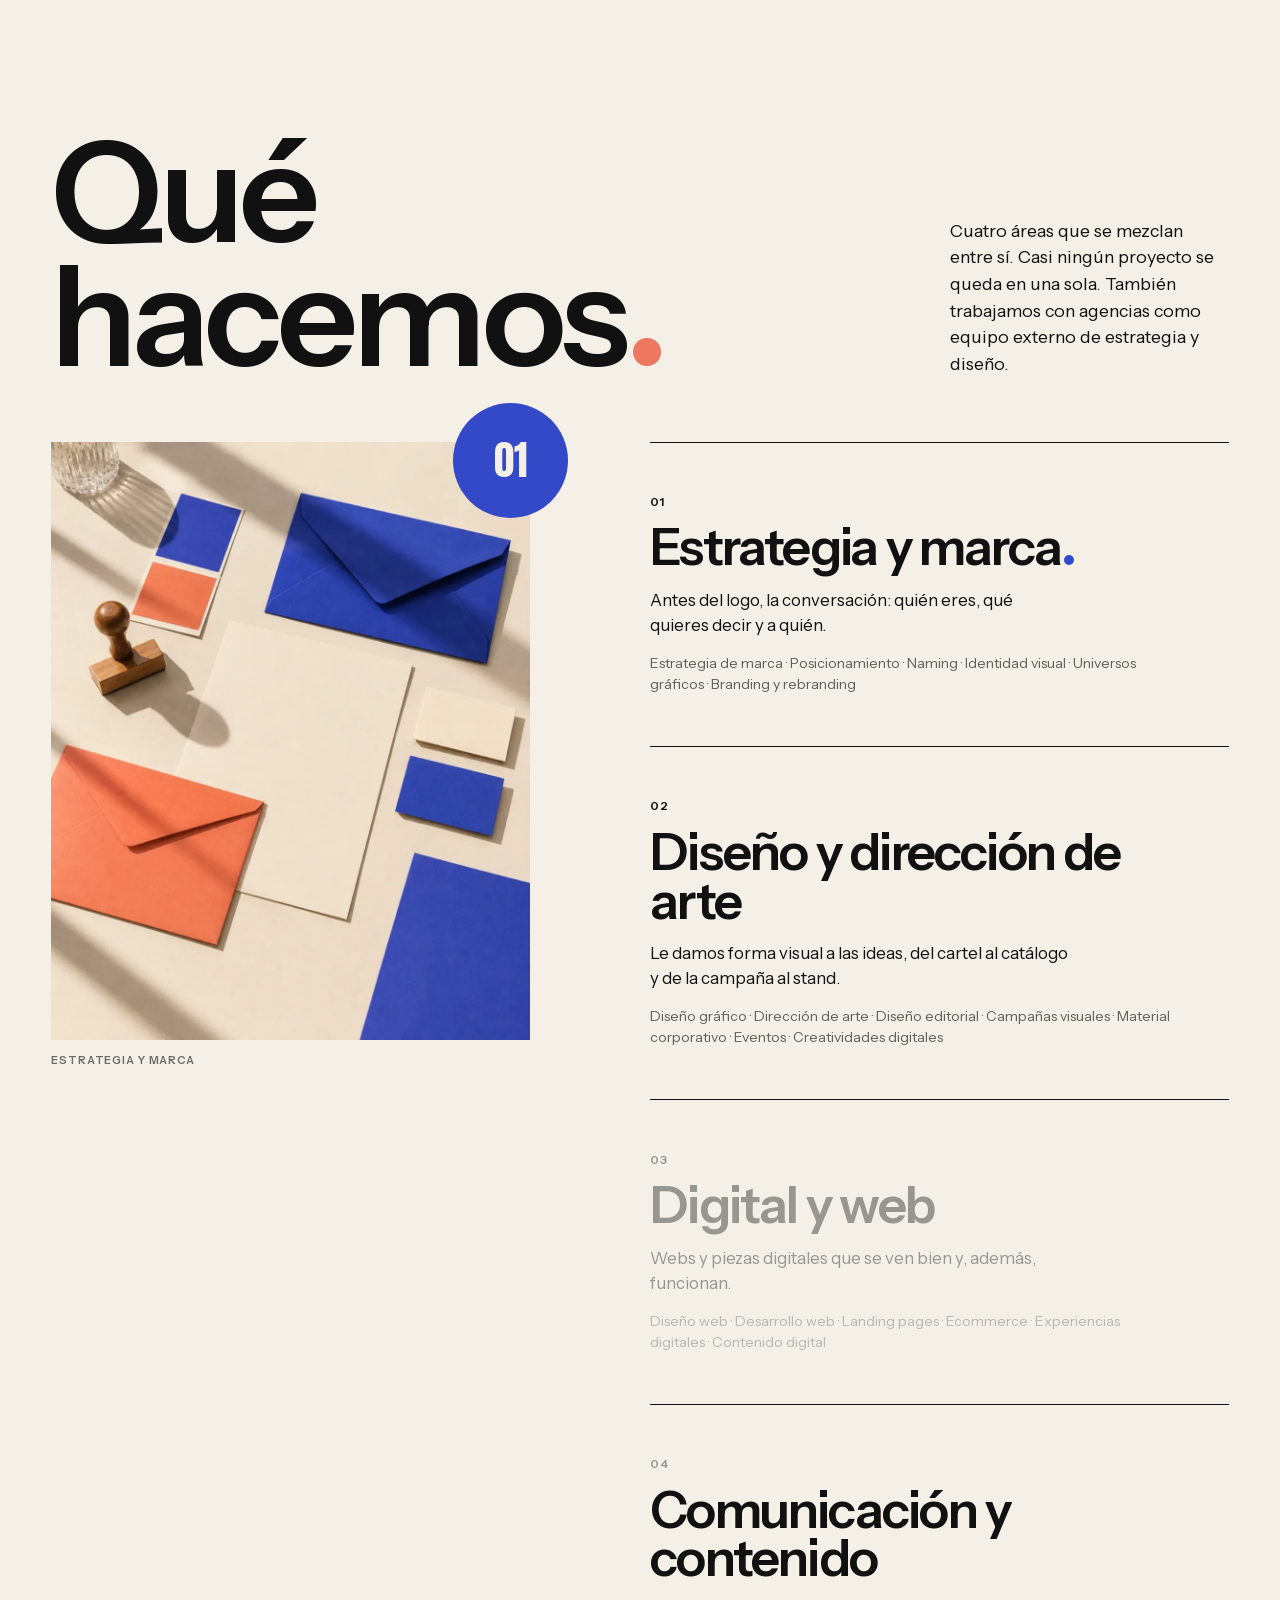
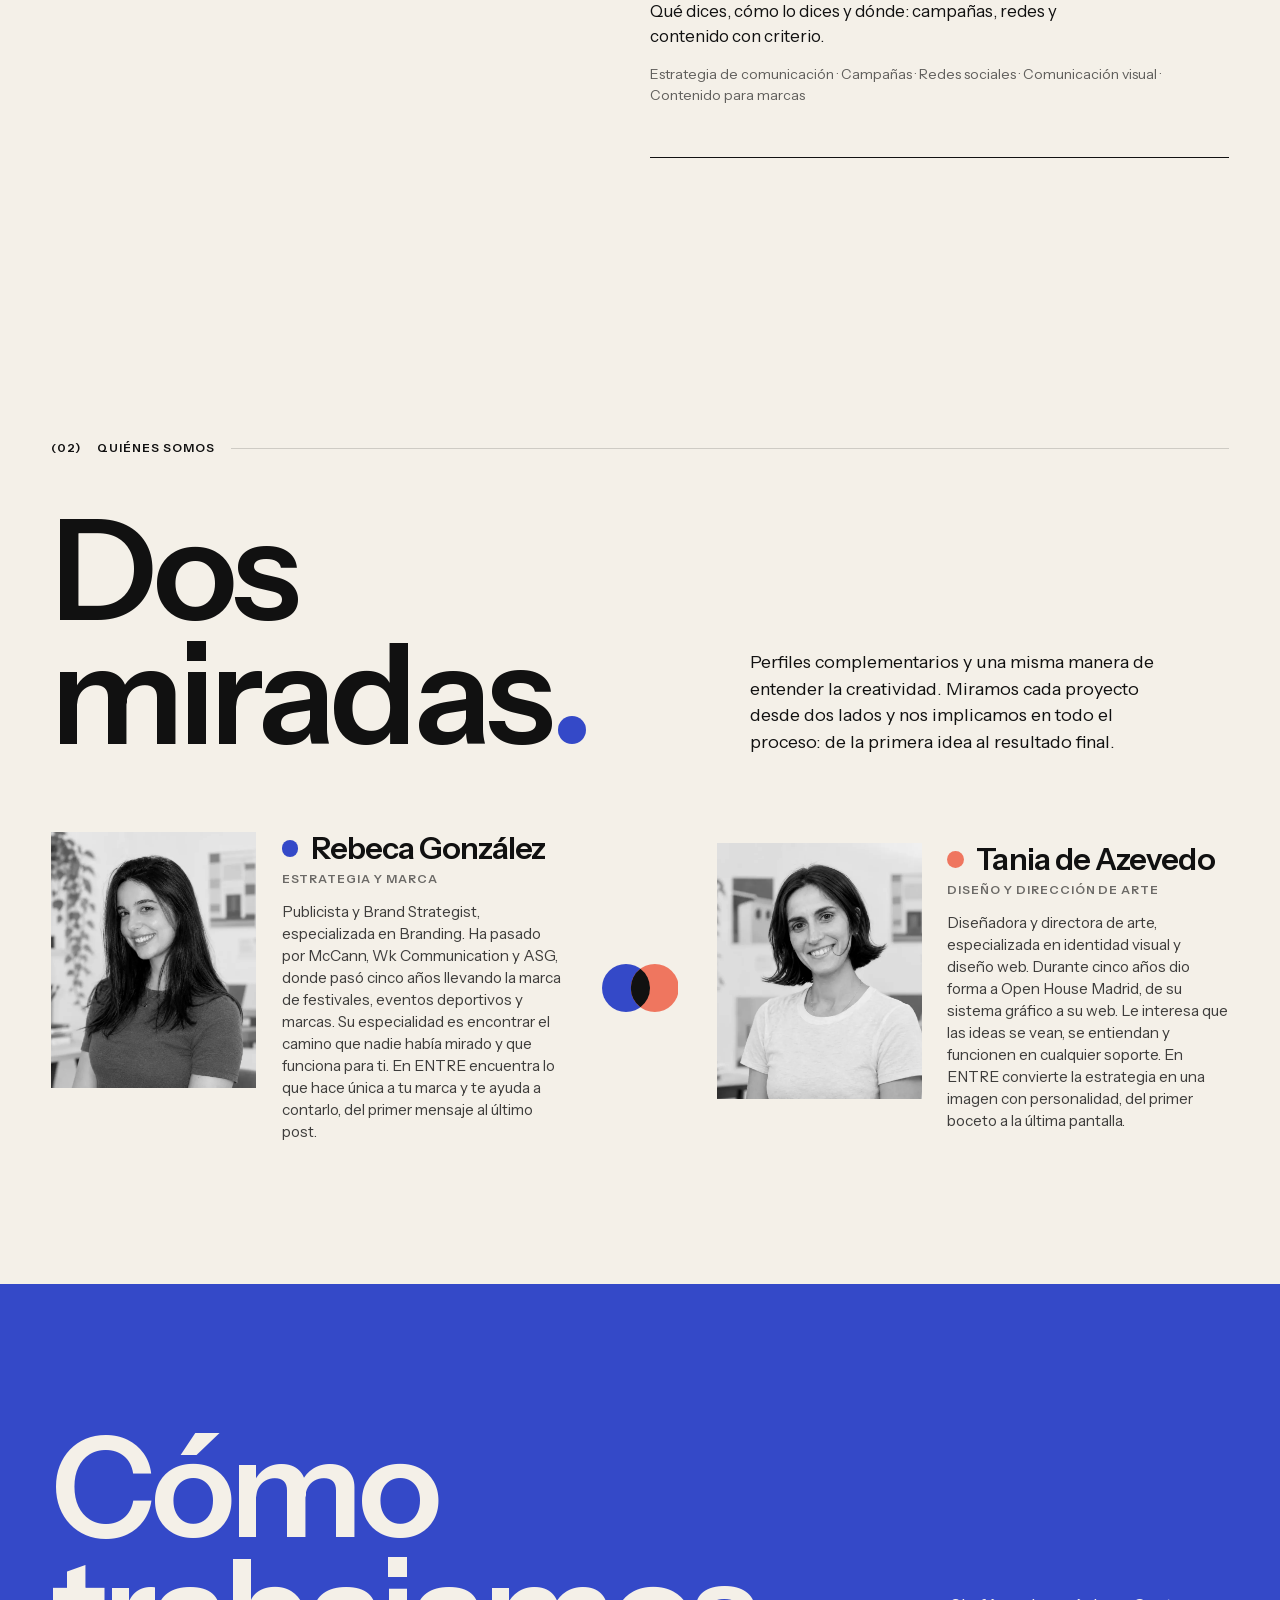
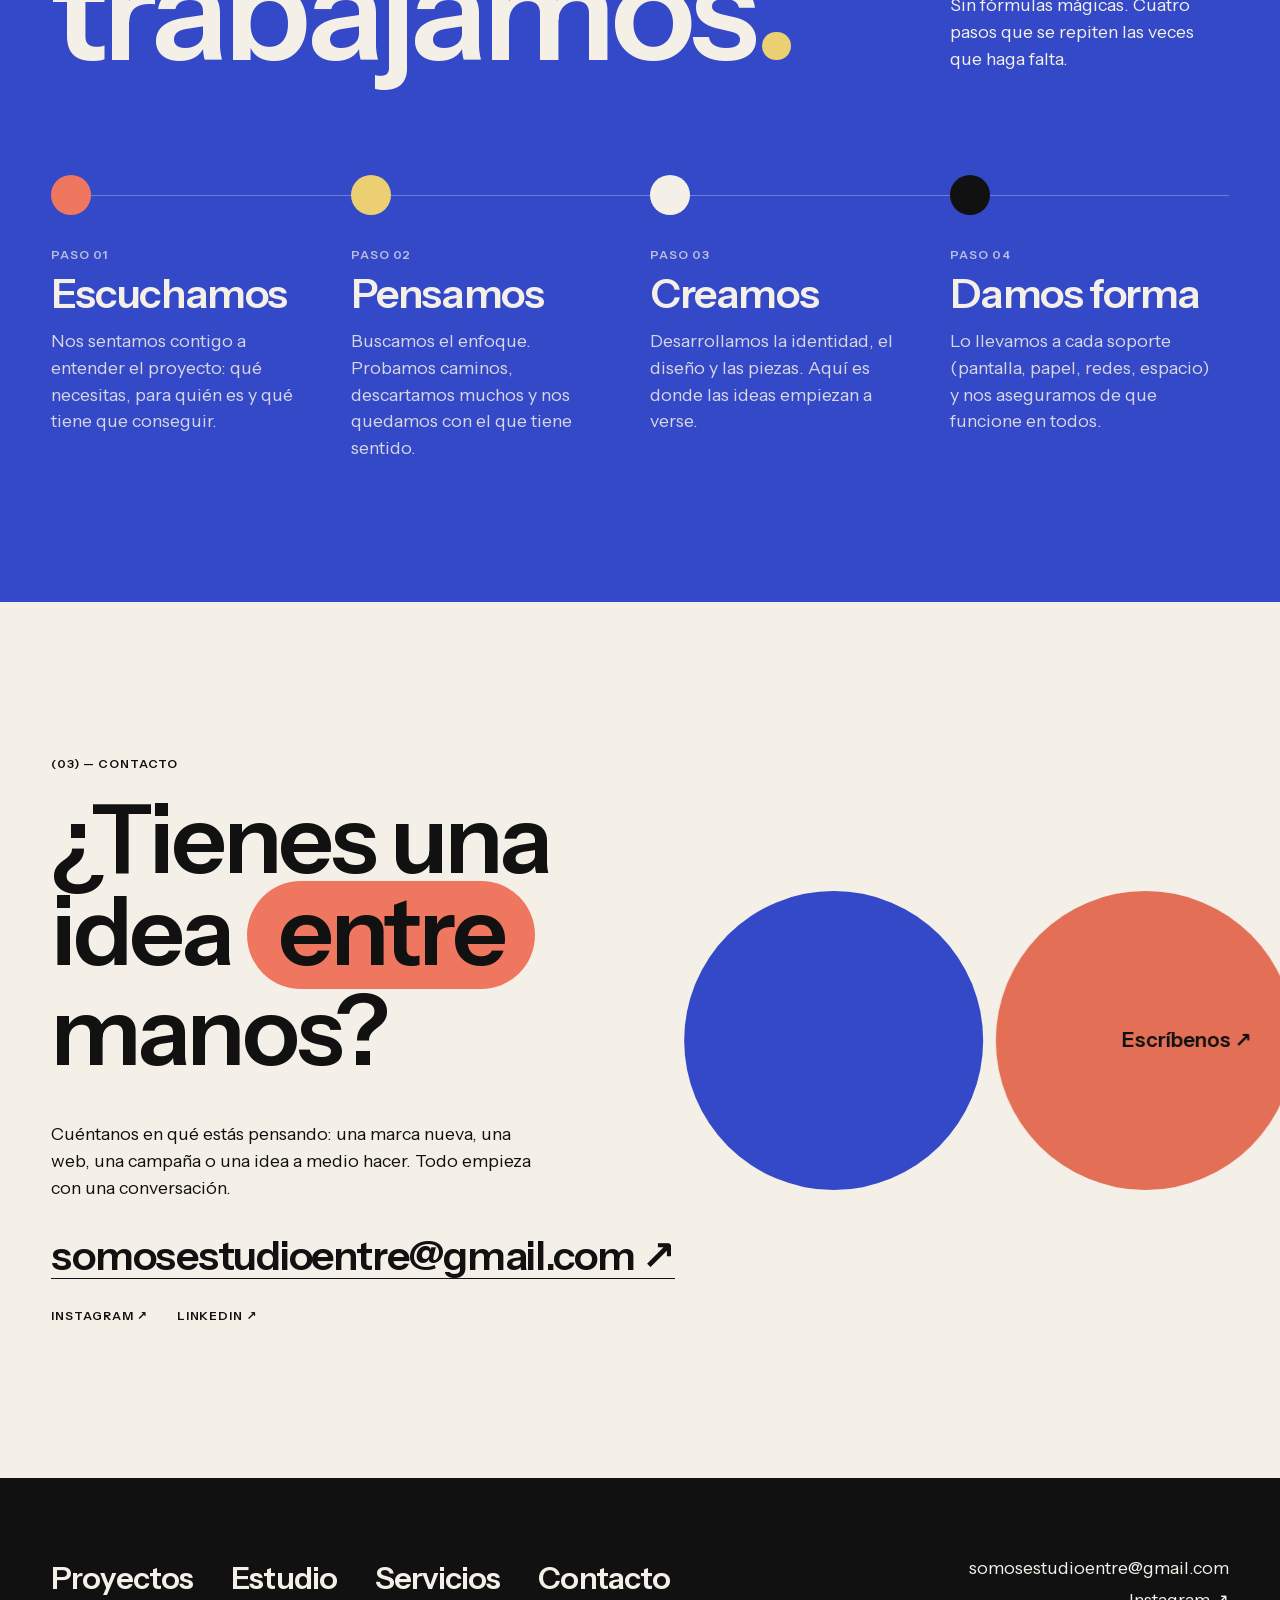
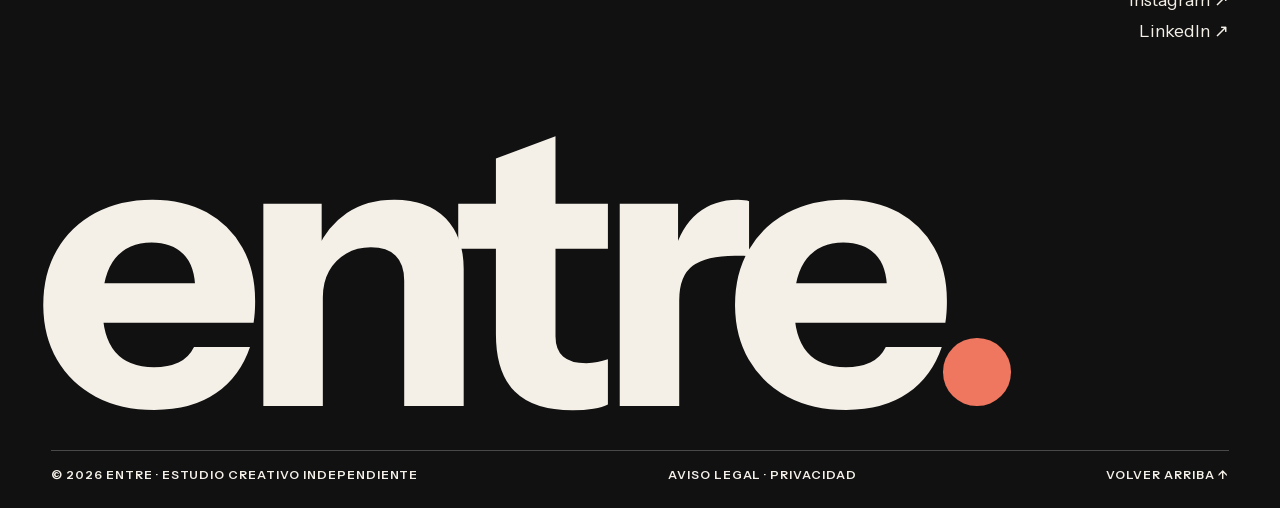
==== commit 1509e72f: "ENTRE: fotos de Qué hacemos y relato de Open House Madrid - Cuatro imágenes nuevas en Qué hacemos, s" ====
--- a/index.html
+++ b/index.html
@@ -169,14 +169,14 @@
         <!-- Visor: la foto grande de la izquierda, se queda fija mientras bajas y cambia con el área activa -->
         <div class="visor" id="visor" aria-hidden="true">
           <div class="visor__marco">
-            <!-- Fotos de ejemplo (Unsplash): cambiadlas por trabajos vuestros de cada área -->
-            <img class="visor__img activa" src="img/ejemplos/area-marca.webp" alt="" loading="lazy" width="600" height="750">
-            <img class="visor__img" src="img/ejemplos/area-imagen.webp" alt="" loading="lazy" width="600" height="750">
-            <img class="visor__img" src="img/ejemplos/area-web.webp" alt="" loading="lazy" width="600" height="750">
-            <img class="visor__img" src="img/ejemplos/area-voz.webp" alt="" loading="lazy" width="600" height="750">
+            <!-- Imágenes de cada área (generadas con IA): se pueden cambiar por trabajos vuestros -->
+            <img class="visor__img activa" src="img/ejemplos/area-marca.webp" alt="" loading="lazy" width="1000" height="1250">
+            <img class="visor__img" src="img/ejemplos/area-imagen.webp" alt="" loading="lazy" width="1000" height="1250">
+            <img class="visor__img" src="img/ejemplos/area-web.webp" alt="" loading="lazy" width="1000" height="1250">
+            <img class="visor__img" src="img/ejemplos/area-voz.webp" alt="" loading="lazy" width="1000" height="1250">
           </div>
           <span class="visor__bolita"><span id="visor-num">01</span></span>   <!-- bolita grande con el número, muerde la esquina -->
-          <p class="visor__pie etiqueta">Foto de ejemplo — <span id="visor-nombre">Estrategia y marca</span></p> <!-- pie de foto -->
+          <p class="visor__pie etiqueta"><span id="visor-nombre">Estrategia y marca</span></p> <!-- pie de foto -->
         </div>
 
         <ol class="areas">
@@ -185,28 +185,28 @@
             <h3 class="area__titulo">Estrategia y <span class="sin-corte">marca<span class="bolita"></span></span></h3>
             <p class="area__texto">Antes del logo, la conversación: quién eres, qué quieres decir y a quién.</p>
             <p class="area__lista">Estrategia de marca · Posicionamiento · Naming · Identidad visual · Universos gráficos · Branding y rebranding</p>
-            <img class="area__foto" src="img/ejemplos/area-marca.webp" alt="" loading="lazy" width="600" height="750"> <!-- solo se ve en móvil -->
+            <img class="area__foto" src="img/ejemplos/area-marca.webp" alt="" loading="lazy" width="1000" height="1250"> <!-- solo se ve en móvil -->
           </li>
           <li class="area" style="--c: var(--coral); --t: var(--negro)" data-revela>
             <span class="area__num etiqueta">02</span>
             <h3 class="area__titulo">Diseño y dirección de <span class="sin-corte">arte<span class="bolita"></span></span></h3>
             <p class="area__texto">Le damos forma visual a las ideas, del cartel al catálogo y de la campaña al stand.</p>
             <p class="area__lista">Diseño gráfico · Dirección de arte · Diseño editorial · Campañas visuales · Material corporativo · Eventos · Creatividades digitales</p>
-            <img class="area__foto" src="img/ejemplos/area-imagen.webp" alt="" loading="lazy" width="600" height="750">
+            <img class="area__foto" src="img/ejemplos/area-imagen.webp" alt="" loading="lazy" width="1000" height="1250">
           </li>
           <li class="area" style="--c: var(--amarillo); --t: var(--negro); --c-bolita: #D4A935" data-revela> <!-- --c-bolita: amarillo algo más oscuro para que la bolita se vea sobre el crema -->
             <span class="area__num etiqueta">03</span>
             <h3 class="area__titulo">Digital y <span class="sin-corte">web<span class="bolita"></span></span></h3>
             <p class="area__texto">Webs y piezas digitales que se ven bien y, además, funcionan.</p>
             <p class="area__lista">Diseño web · Desarrollo web · Landing pages · Ecommerce · Experiencias digitales · Contenido digital</p>
-            <img class="area__foto" src="img/ejemplos/area-web.webp" alt="" loading="lazy" width="600" height="750">
+            <img class="area__foto" src="img/ejemplos/area-web.webp" alt="" loading="lazy" width="1000" height="1250">
           </li>
           <li class="area" style="--c: var(--negro); --t: var(--crema)" data-revela>
             <span class="area__num etiqueta">04</span>
             <h3 class="area__titulo">Comunicación y <span class="sin-corte">contenido<span class="bolita"></span></span></h3>
             <p class="area__texto">Qué dices, cómo lo dices y dónde: campañas, redes y contenido con criterio.</p>
             <p class="area__lista">Estrategia de comunicación · Campañas · Redes sociales · Comunicación visual · Contenido para marcas</p>
-            <img class="area__foto" src="img/ejemplos/area-voz.webp" alt="" loading="lazy" width="600" height="750">
+            <img class="area__foto" src="img/ejemplos/area-voz.webp" alt="" loading="lazy" width="1000" height="1250">
           </li>
         </ol>
       </div>
--- a/css/estilos.css
+++ b/css/estilos.css
@@ -476,11 +476,6 @@
   transition: opacity .7s var(--curva), transform 1.4s var(--curva);
 }
 .visor__img.activa { opacity: 1; transform: none; } /* la del área activa aparece y se asienta */
-.visor__marco::after {                       /* velo suave del color del área activa */
-  content: ""; position: absolute; inset: 0;
-  background-color: var(--c, var(--azul)); mix-blend-mode: multiply; opacity: .22;
-  transition: background-color .6s;
-}
 .visor__bolita {                             /* bolita grande con el número, mordiendo la esquina de arriba */
   position: absolute; top: clamp(-2.5rem, -3vw, -1.5rem); right: clamp(-2.5rem, -3vw, -1.5rem); z-index: 1;
   display: grid; place-items: center;
@@ -668,10 +663,10 @@
 .caso__marco img, .caso__galeria img { width: 100%; height: 100%; object-fit: cover; }
 .caso__principal figcaption { margin-top: .8rem; opacity: .6; font-size: .68rem; text-align: right; }
 
-.caso__historia { padding-block: clamp(3rem, 6vw, 5rem) clamp(4rem, 8vw, 7rem); } /* los cuatro apartados */
+.caso__historia { padding-top: clamp(2rem, 4vw, 3rem); } /* los cuatro apartados */
 .caso__fila {                                /* rótulo a la izquierda, contenido a la derecha */
   display: grid; grid-template-columns: repeat(12, 1fr); gap: 1.2rem var(--hueco);
-  padding-block: clamp(2.5rem, 5vw, 4.5rem); border-top: 1px solid var(--negro);
+  padding-block: clamp(3rem, 6vw, 5.5rem);
 }
 .caso__rotulo {                              /* número en bolita + nombre del apartado */
   grid-column: 1 / 5; display: flex; align-items: center; gap: .8rem; align-self: start;
@@ -699,14 +694,40 @@
 }
 .caso__idea-frase .bolita { background: var(--t); }
 .caso__idea-resto { margin: clamp(1.5rem, 3vw, 2.5rem) 0 0 auto; max-width: 30em; font-size: clamp(1.05rem, 1.4vw, 1.3rem); line-height: 1.35; }
-.caso__idea + .caso__fila { border-top: 0; } /* sin línea justo después del bloque de color */
-.caso__fila[hidden] { display: none; }
 .caso__autoria { grid-column: 5 / 13; display: grid; grid-template-columns: 1fr 1fr; gap: 1.5rem var(--hueco); } /* las dos, lado a lado */
 .caso__autoria dt { font-size: clamp(1.15rem, 1.65vw, 1.55rem); font-weight: 600; letter-spacing: -.02em; margin-bottom: .3rem; }
 .caso__autoria dd { max-width: 30ch; opacity: .8; }
-.caso__fila--resultado .caso__rotulo { grid-column: 1 / -1; }
-.caso__resultado { grid-column: 1 / -1; }
-.caso__resultado > .caso__texto { margin-left: calc((100% + var(--hueco)) / 3); } /* la frase, alineada con los otros textos */
+.caso__ancha { margin-inline: calc(var(--margen) * -1); aspect-ratio: 21 / 9; overflow: hidden; background: var(--crema-oscuro); } /* foto a sangre */
+.caso__ancha[hidden] { display: none; }
+.caso__ancha img { width: 100%; height: 100%; object-fit: cover; }
+.caso__desarrollo { grid-column: 5 / 13; }
+.caso__desarrollo > .caso__texto { max-width: 40em; }
+.caso__etapas { display: grid; grid-template-columns: 1fr 1fr; gap: clamp(1.5rem, 3vw, 3rem); }
+.caso__etapas article { padding-top: 1rem; border-top: 1px solid var(--negro); }
+.caso__etapas strong { display: block; margin-bottom: 1.4rem; font-family: var(--display); font-weight: 400; font-size: clamp(2.4rem, 4.6vw, 4.6rem); line-height: 1; } /* la fecha, grande */
+.caso__etapas h3 { font-size: clamp(1.2rem, 1.7vw, 1.6rem); font-weight: 600; letter-spacing: -.025em; line-height: 1.1; margin-bottom: .6rem; }
+.caso__etapas p { max-width: 32ch; opacity: .8; }
+.caso__aplicaciones {                        /* dónde vive la marca: una línea limpia */
+  display: flex; flex-wrap: wrap; gap: .45rem 1.3rem; margin-top: clamp(2rem, 3.5vw, 3rem);
+  font-size: .75rem; font-weight: 600; letter-spacing: .08em; text-transform: uppercase;
+}
+.caso__aplicaciones li { display: inline-flex; align-items: center; gap: .5rem; }
+.caso__aplicaciones li::before { content: ""; width: .5em; height: .5em; border-radius: 50%; background: var(--c); } /* bolita del color del proyecto */
+.caso__cierre {                              /* Resultado: bloque oscuro a todo el ancho */
+  margin-inline: calc(var(--margen) * -1);
+  padding: clamp(3.5rem, 7vw, 6.5rem) var(--margen);
+  background: var(--negro); color: var(--crema);
+}
+.caso__cierre .caso__num { background: var(--crema); color: var(--negro); }
+.caso__cierre .caso__texto { margin-top: 2rem; max-width: 24em; font-size: clamp(1.7rem, 3.4vw, 3.4rem); font-weight: 500; line-height: 1.08; letter-spacing: -.03em; } /* conceptuales: una frase grande */
+.caso__cierre .caso__cifras { margin-top: clamp(2rem, 4vw, 3.5rem); }
+.caso__cierre .caso__cifras li { border-color: rgba(244, 240, 232, .3); }
+.caso__creditos {                            /* quién hizo qué: fila discreta */
+  display: grid; grid-template-columns: repeat(12, 1fr); gap: 1rem var(--hueco);
+  padding-block: clamp(2rem, 4vw, 3rem);
+}
+.caso__creditos[hidden] { display: none; }
+.caso__creditos h2 { grid-column: 1 / 5; }
 .caso__cifras { display: grid; grid-template-columns: repeat(6, 1fr); gap: clamp(2rem, 3.5vw, 3rem) var(--hueco); margin-top: 1rem; }
 .caso__cifras li { grid-column: span 2; padding-top: 1rem; border-top: 1px solid var(--linea); } /* tres arriba… */
 .caso__cifras li:nth-child(n+4) { grid-column: span 3; }  /* …y dos abajo */
@@ -717,17 +738,17 @@
 .caso__cifras span { display: block; max-width: 30ch; font-size: .98rem; line-height: 1.35; opacity: .8; }
 
 .caso__galeria:empty { display: none; }     /* sin imágenes propias, no ocupa sitio */
+.caso__galeria:not(:empty) { padding-bottom: clamp(3rem, 6vw, 5.5rem); }
 .caso__galeria { display: grid; grid-template-columns: repeat(12, 1fr); gap: clamp(1rem, 3vw, 3rem) var(--hueco); }
 .caso__galeria > div { position: relative; overflow: hidden; background: var(--crema-oscuro); }
-.caso__galeria > div:nth-child(5n+1) { grid-column: 1 / 6; aspect-ratio: 4 / 5; }              /* el ritmo se repite cada cinco imágenes: vertical… */
-.caso__galeria > div:nth-child(5n+2) { grid-column: 7 / 13; aspect-ratio: 1; margin-top: 8rem; } /* …cuadrada más abajo… */
-.caso__galeria > div:nth-child(5n+3) { grid-column: 1 / 8; aspect-ratio: 3 / 2; }               /* …apaisada… */
-.caso__galeria > div:nth-child(5n+4) { grid-column: 8 / 13; aspect-ratio: 1; margin-top: 5rem; } /* …cuadrada… */
-.caso__galeria > div:nth-child(5n)   { grid-column: 1 / -1; aspect-ratio: 16 / 8; }             /* …y una a todo el ancho */
+.caso__galeria > div:nth-child(4n+1) { grid-column: 1 / 6; aspect-ratio: 4 / 5; }              /* el ritmo se repite cada cuatro: vertical… */
+.caso__galeria > div:nth-child(4n+2) { grid-column: 7 / 13; aspect-ratio: 1; margin-top: 8rem; } /* …cuadrada más abajo… */
+.caso__galeria > div:nth-child(4n+3) { grid-column: 1 / 8; aspect-ratio: 3 / 2; }               /* …apaisada… */
+.caso__galeria > div:nth-child(4n)   { grid-column: 8 / 13; aspect-ratio: 1; margin-top: 5rem; } /* …y cuadrada */
 
 .caso__siguiente {                           /* siguiente proyecto: nombre grande y su foto en un círculo */
   display: flex; align-items: center; justify-content: space-between; gap: 2rem;
-  margin-top: clamp(5rem, 10vw, 9rem); padding-block: clamp(3rem, 6vw, 5rem);
+  margin-top: 0; padding-block: clamp(3rem, 6vw, 5rem);
   border-top: 1px solid var(--negro);
 }
 .caso__siguiente-texto { display: flex; flex-direction: column; gap: 1rem; }
@@ -795,7 +816,7 @@
   .areas { grid-column: 1; }
   .area > * { opacity: 1; }                  /* …todas las áreas encendidas… */
   .area__titulo .bolita { transform: scale(1); }
-  .area__foto { display: block; width: 100%; aspect-ratio: 4 / 3; object-fit: cover; margin-top: 1.4rem; } /* …y cada una con su foto */
+  .area__foto { display: block; width: 100%; height: auto; aspect-ratio: 4 / 5; object-fit: cover; margin-top: 1.4rem; } /* …y cada una con su foto */
   .equipo__cabecera h2, .equipo__texto { grid-column: 1 / -1; }
   .equipo__personas { grid-template-columns: 1fr; gap: 2.5rem; }     /* en móvil, un perfil debajo de otro */
   .persona { grid-template-columns: 7.5rem 1fr; grid-template-rows: 1fr auto auto; } /* foto pequeña con nombre al lado */
@@ -813,9 +834,10 @@
   .contacto__marca { margin-top: 3rem; }
   .caso__cabecera h1, .caso__cabecera .resumen { grid-column: 1 / -1; }
   .caso__meta { grid-template-columns: 1fr 1fr; }
-  .caso__rotulo, .caso__texto, .caso__autoria { grid-column: 1 / -1; }
+  .caso__rotulo, .caso__texto, .caso__autoria, .caso__desarrollo, .caso__creditos h2 { grid-column: 1 / -1; }
+  .caso__etapas { grid-template-columns: 1fr; }
+  .caso__ancha { aspect-ratio: 4 / 3; }
   .caso__autoria { grid-template-columns: 1fr; }
-  .caso__resultado > .caso__texto { margin-left: 0; }
   .caso__cifras { grid-template-columns: 1fr; }
   .caso__cifras li, .caso__cifras li:nth-child(n+4) { grid-column: 1; }
   .caso__galeria > div:nth-child(n) { grid-column: 1 / -1; margin-top: 0; }
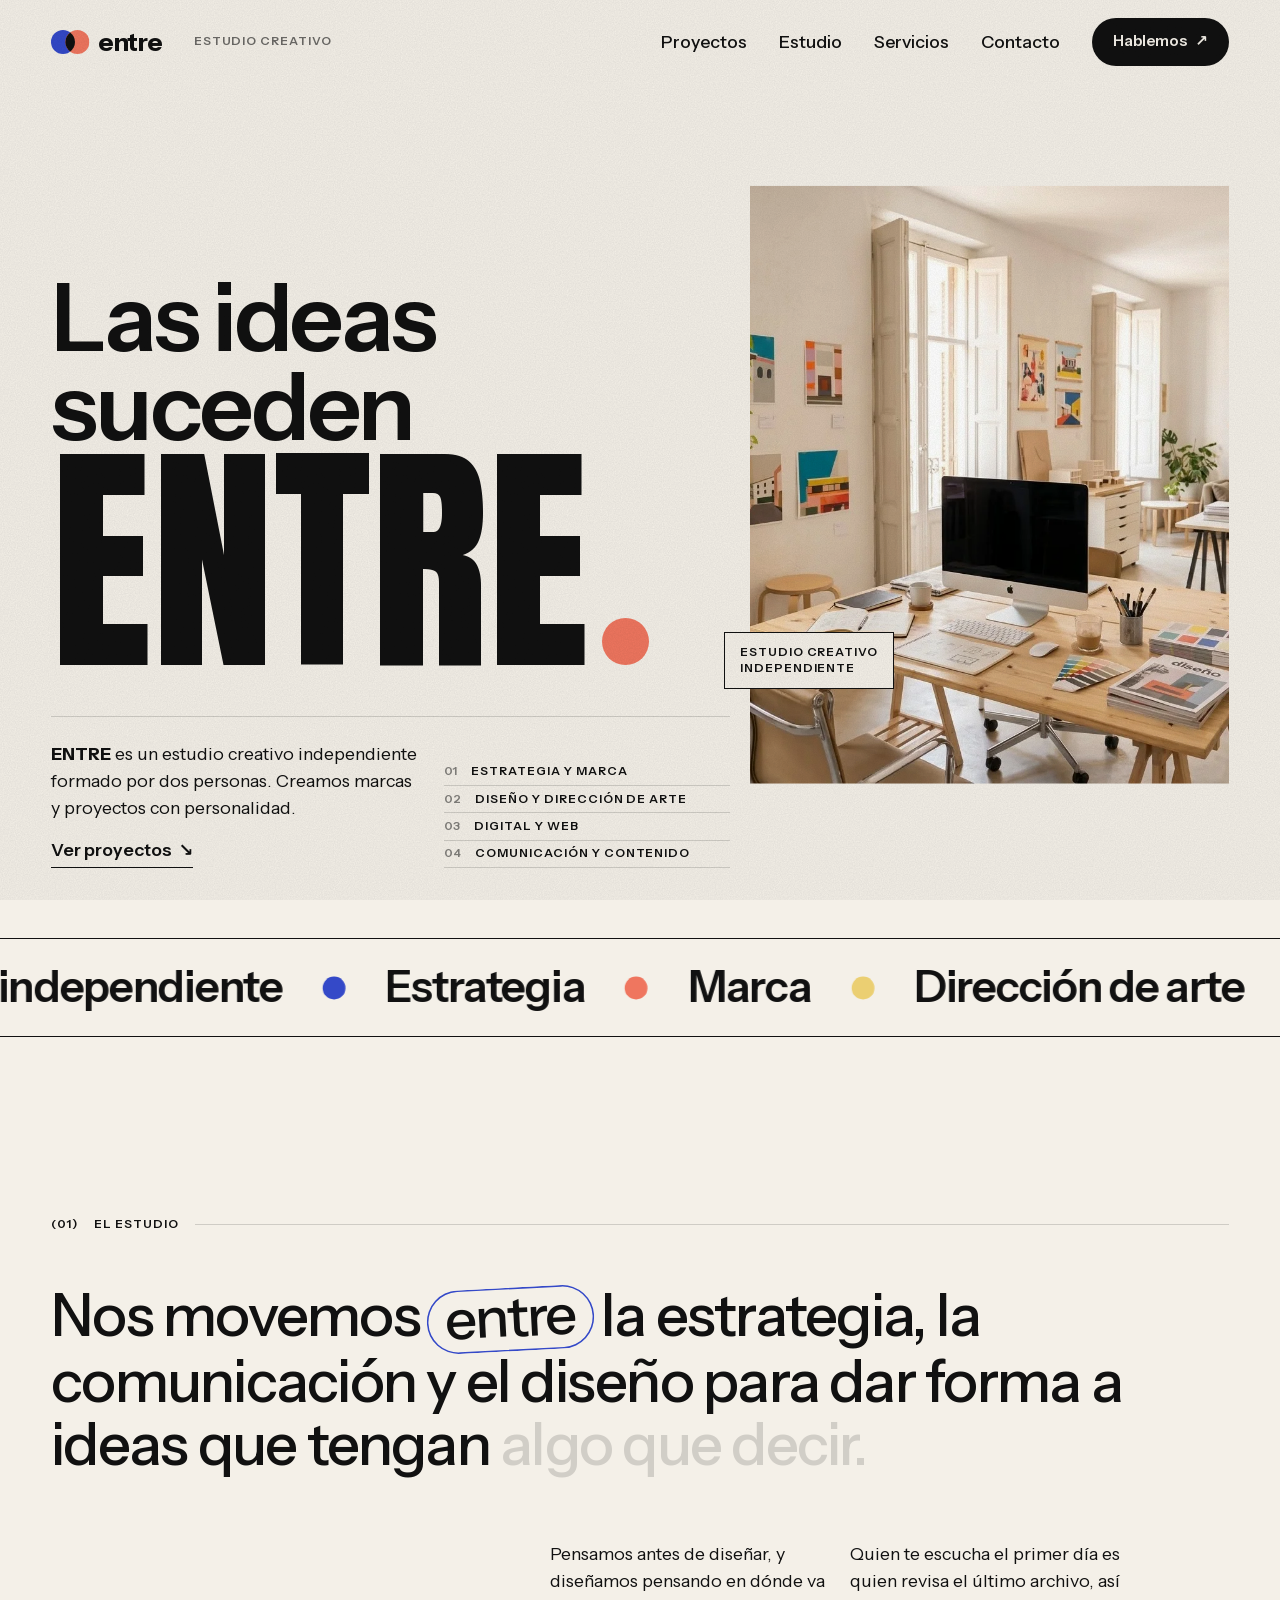
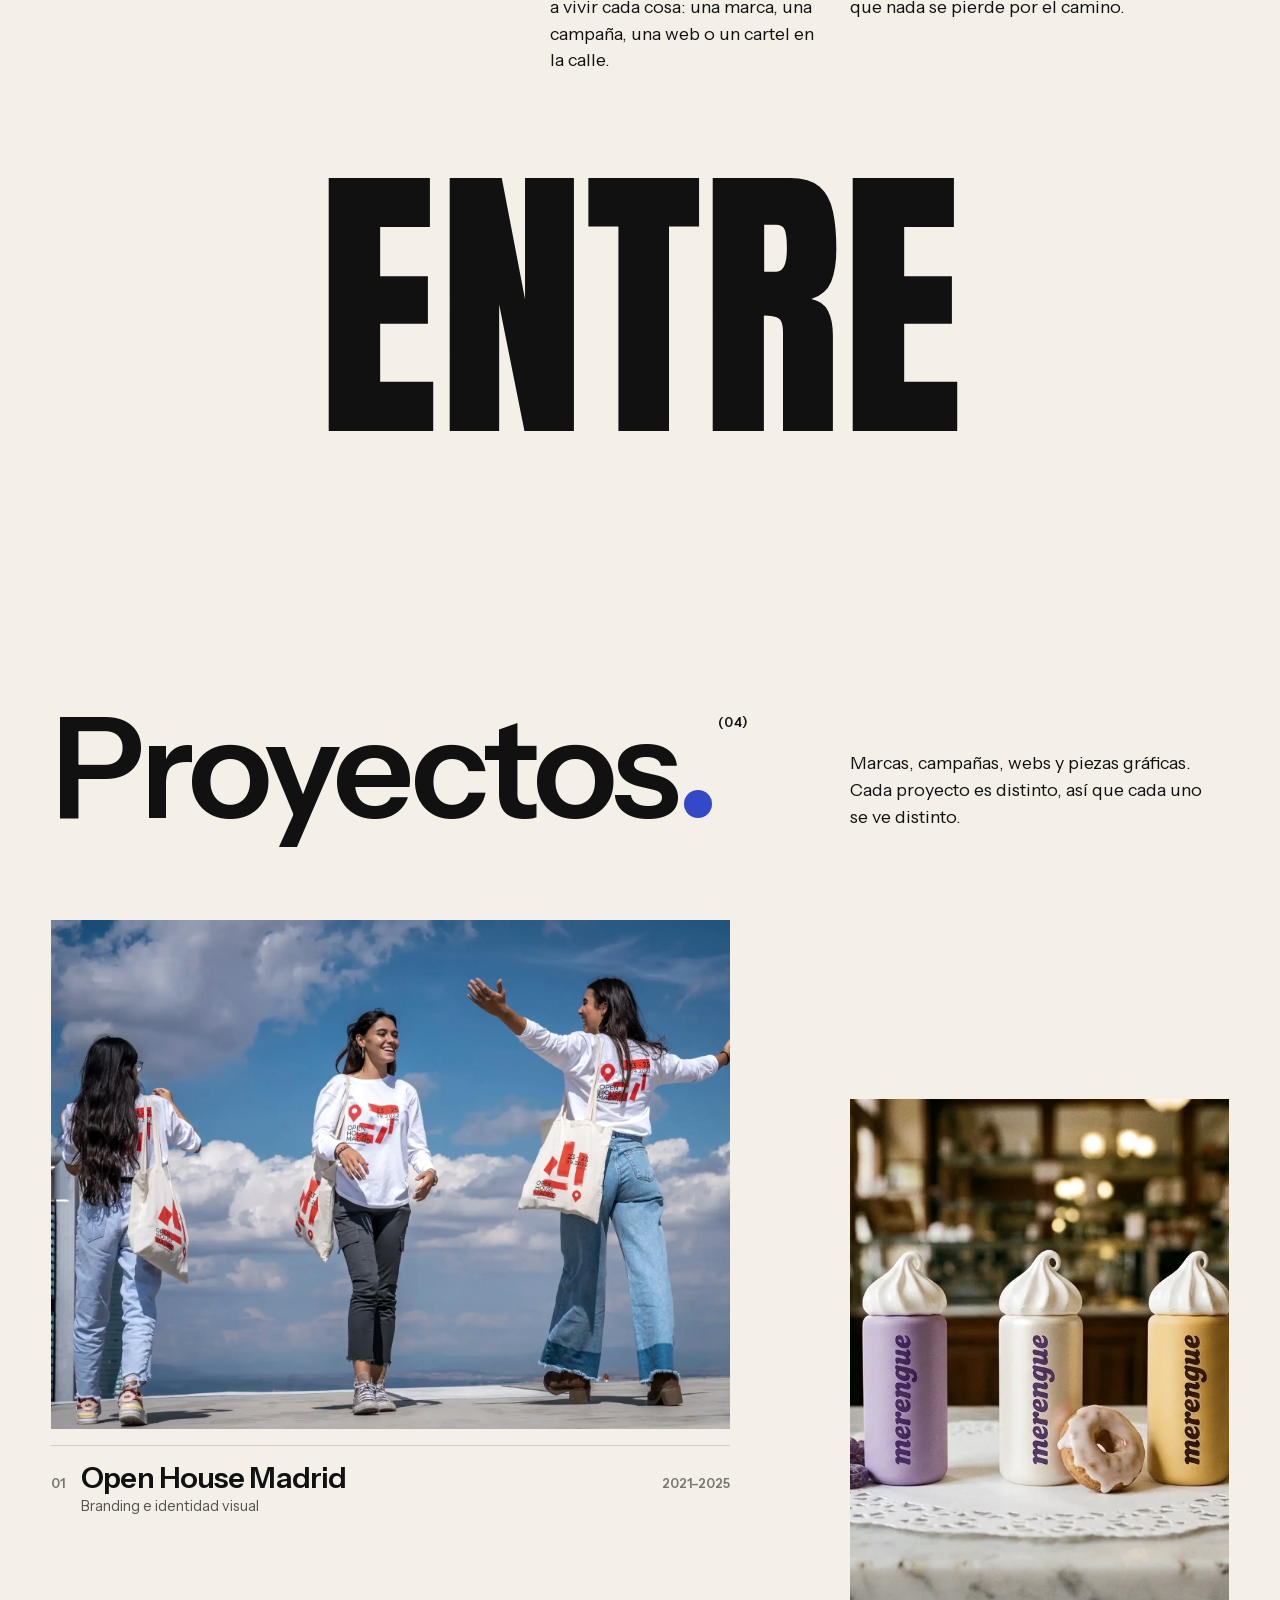
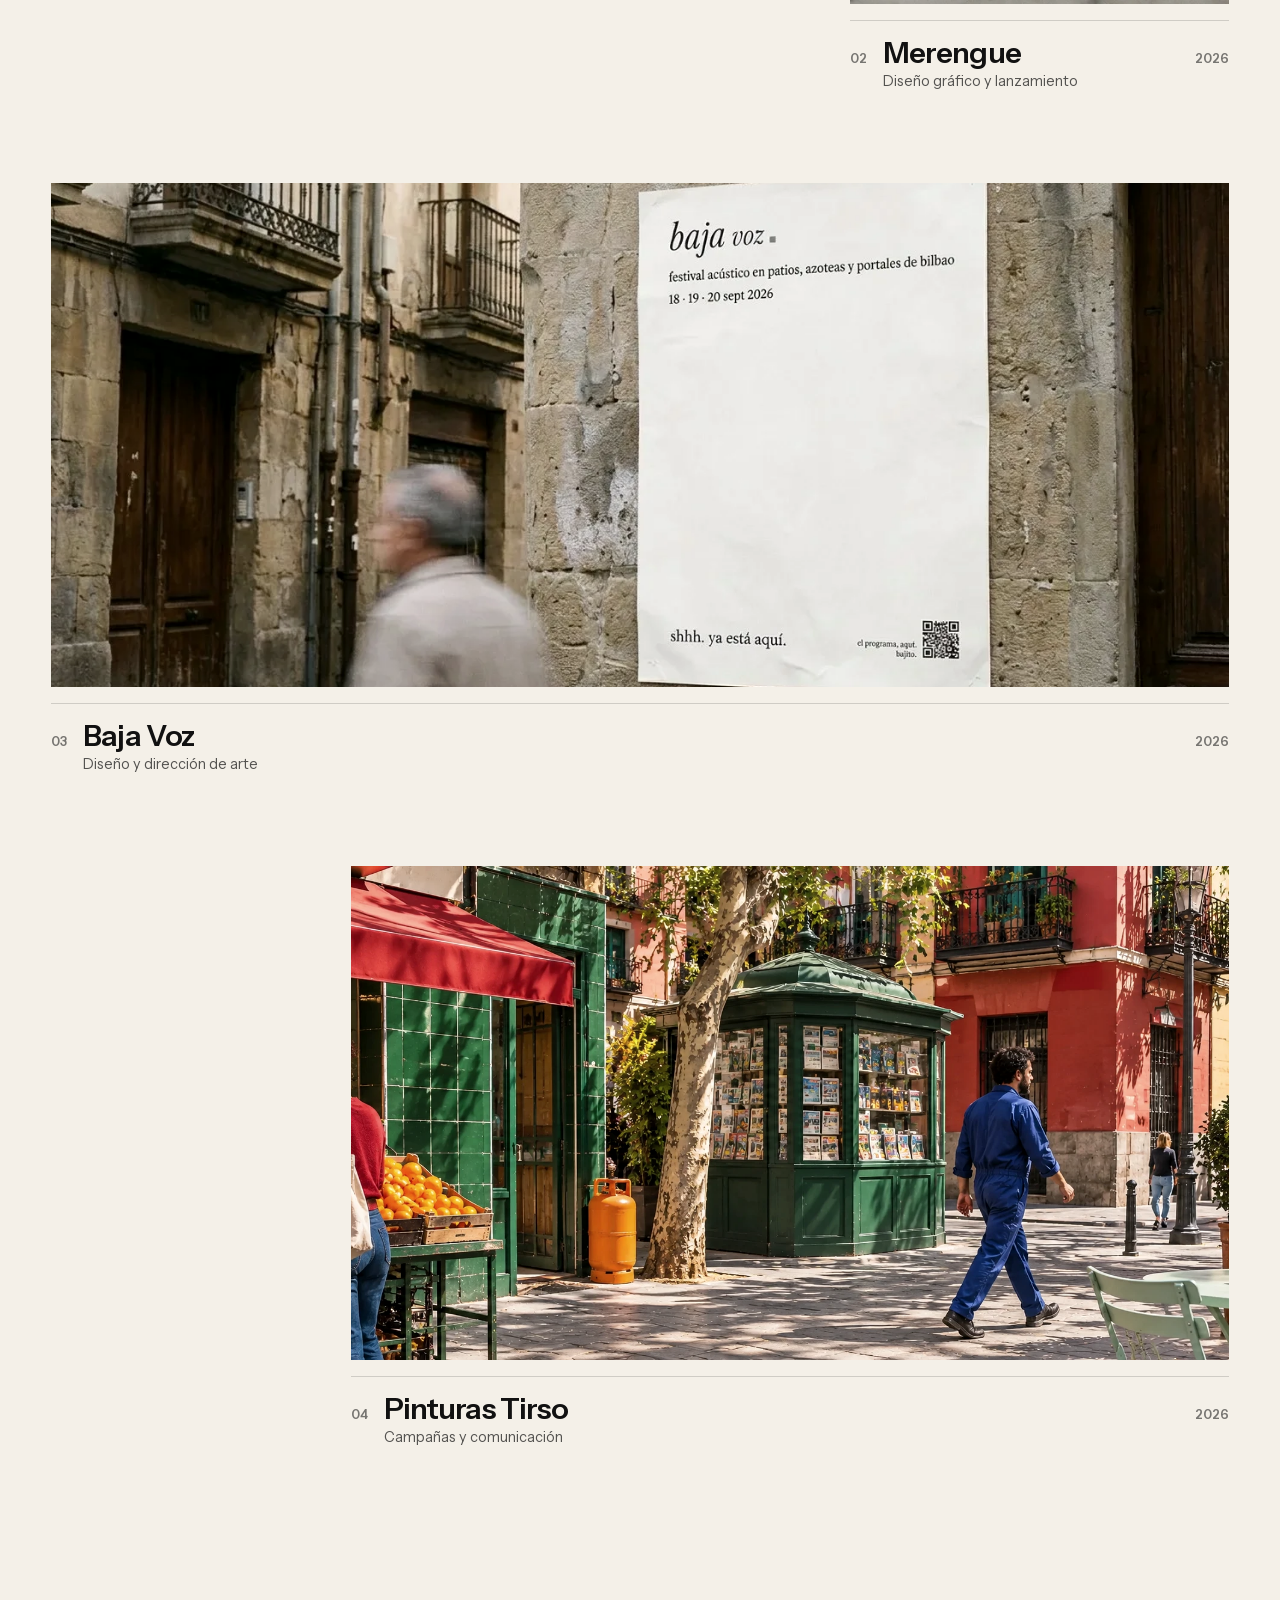
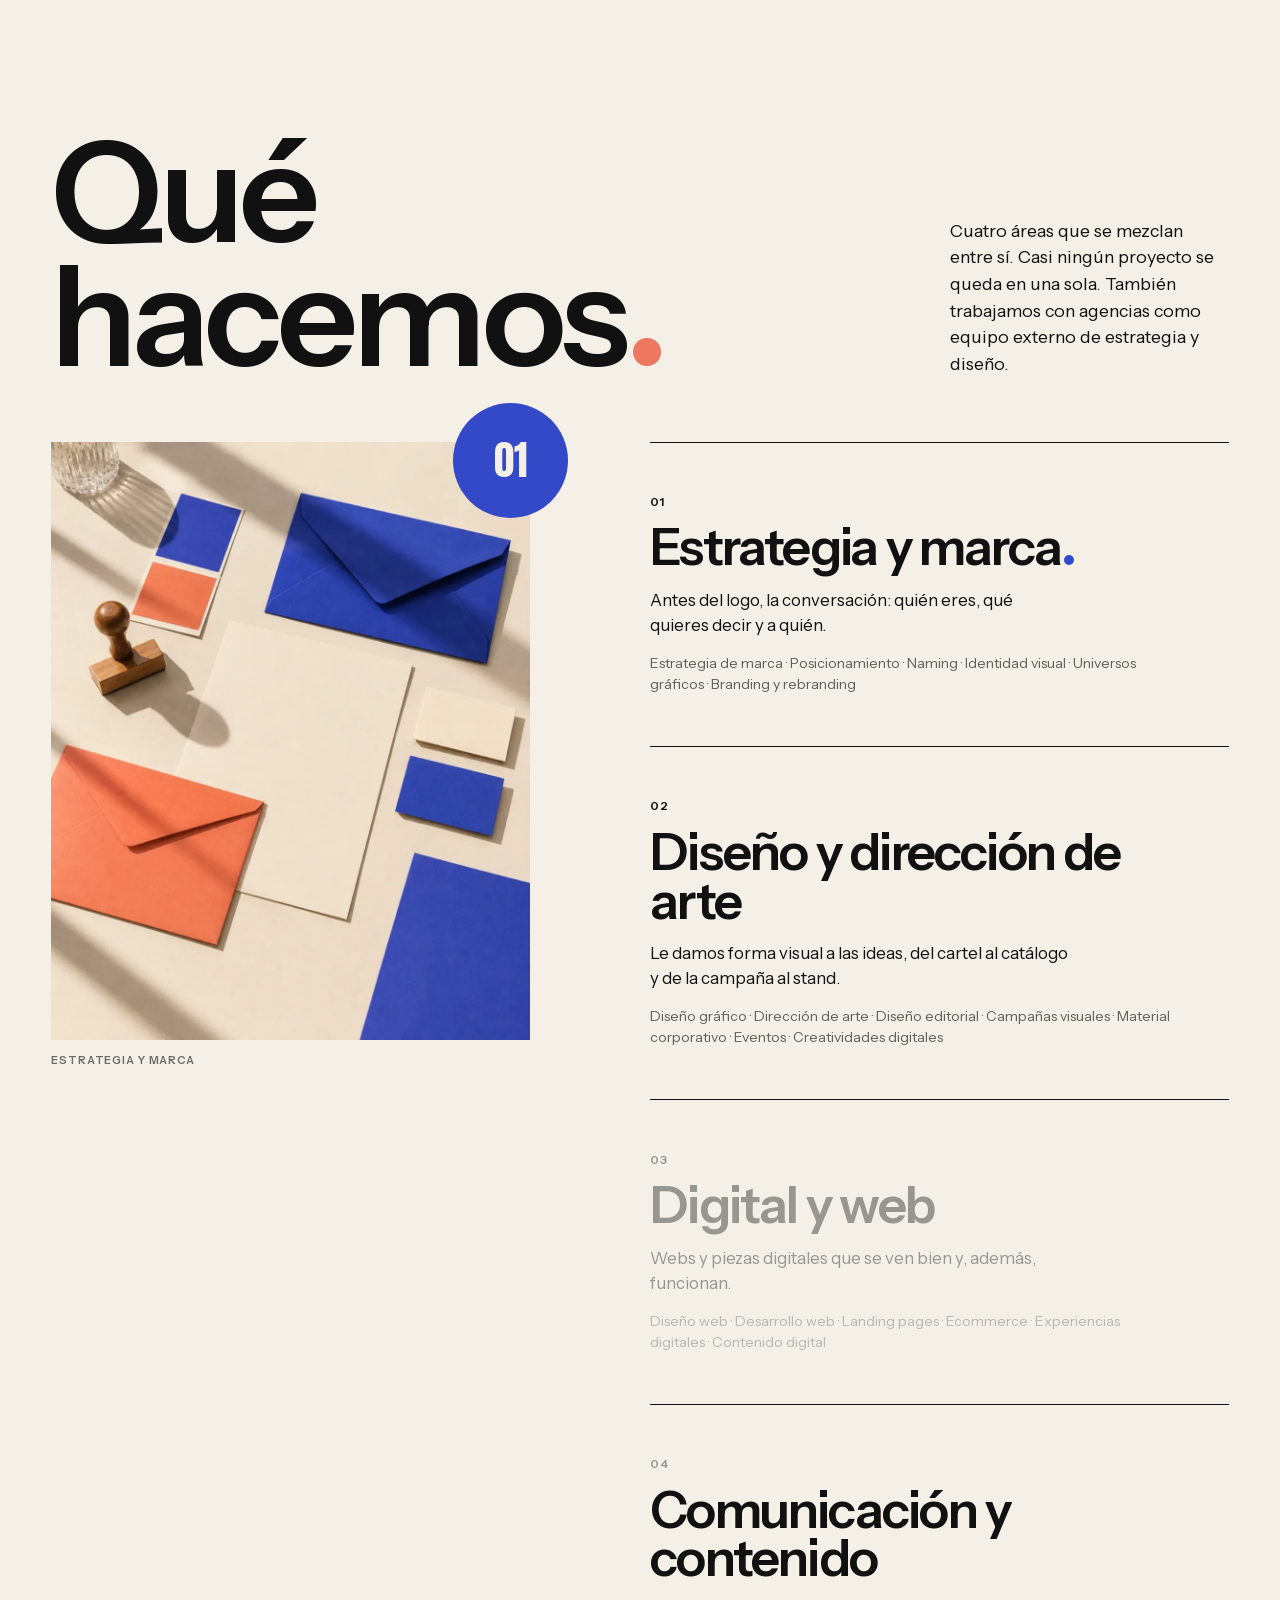
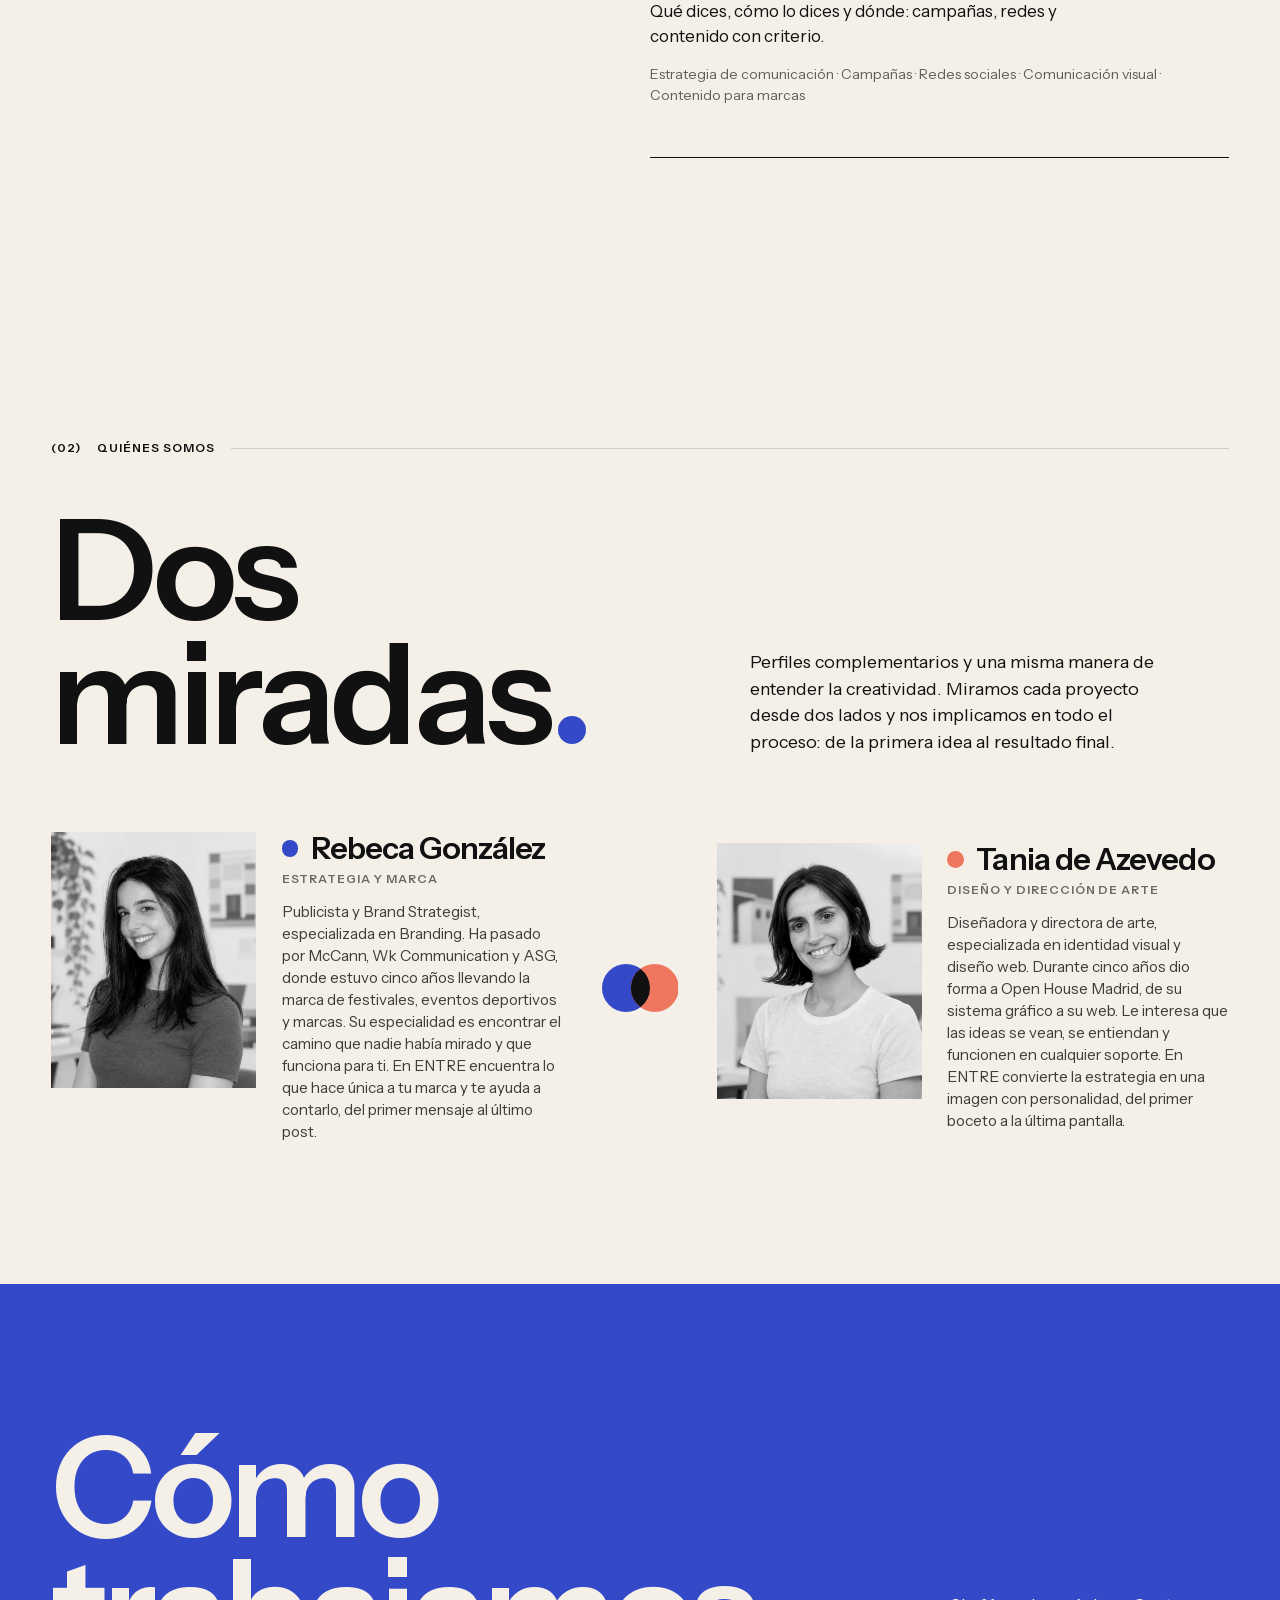
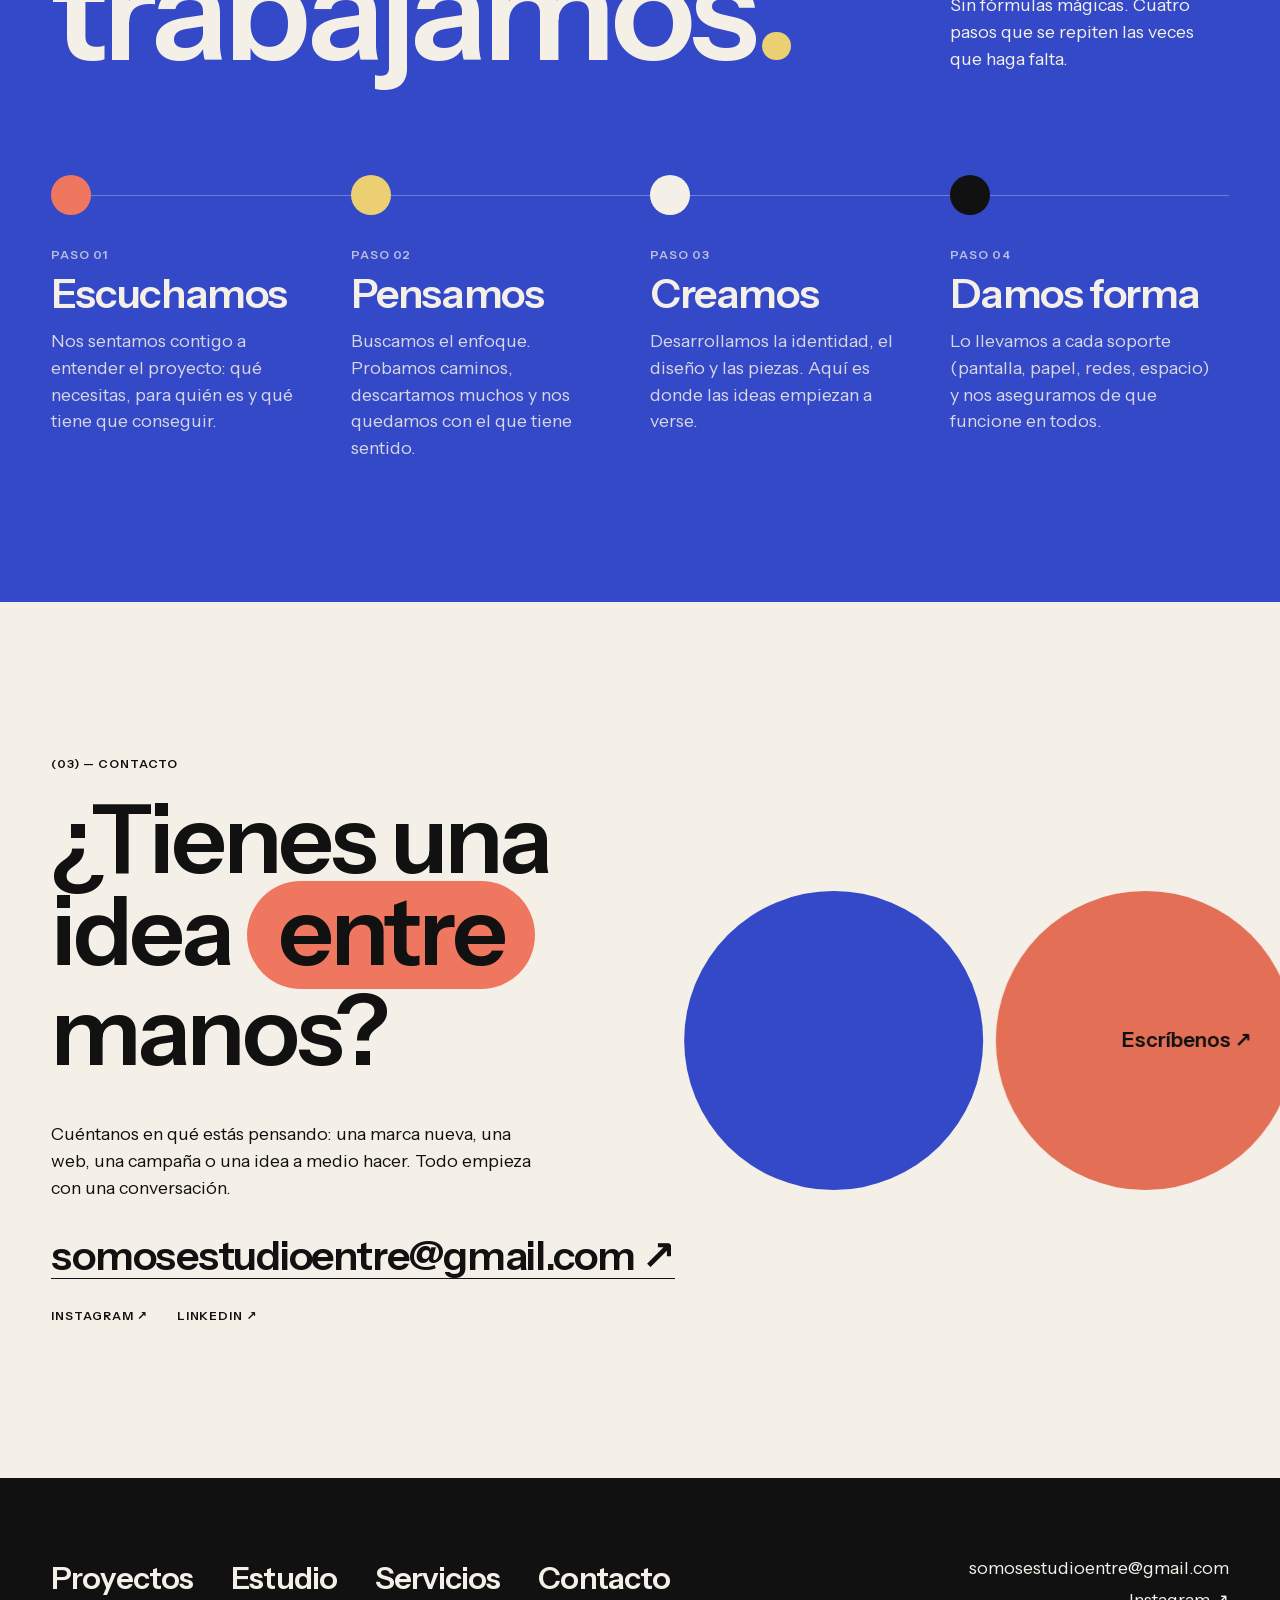
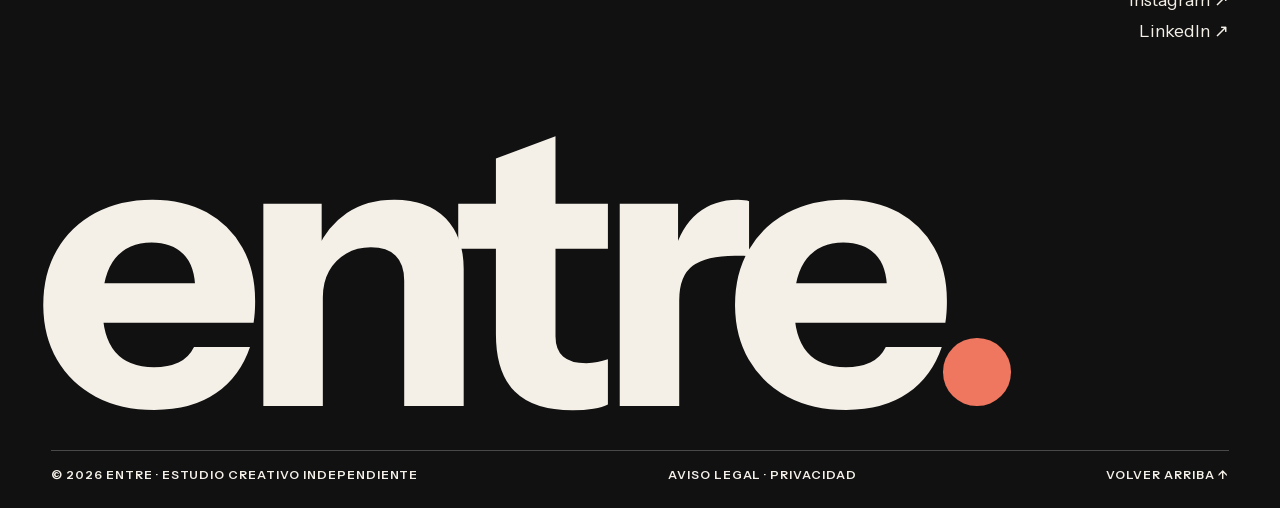
==== commit 98325389: "ENTRE: cambios de Rebe (claim de Merengue, resultado, sabores, bio) y fotos corregidas Co-Authored-B" ====
--- a/index.html
+++ b/index.html
@@ -231,7 +231,7 @@
           </div>
           <h3 class="persona__nombre"><span class="bolita"></span>Rebeca González</h3> <!-- la bolita azul es "su" círculo del logo -->
           <p class="persona__rol etiqueta">Estrategia y marca</p>
-          <p class="persona__bio">Publicista y Brand Strategist, especializada en Branding. Ha pasado por McCann, Wk Communication y ASG, donde pasó cinco años llevando la marca de festivales, eventos deportivos y marcas. Su especialidad es encontrar el camino que nadie había mirado y que funciona para ti. En ENTRE encuentra lo que hace única a tu marca y te ayuda a contarlo, del primer mensaje al último post.</p>
+          <p class="persona__bio">Publicista y Brand Strategist, especializada en Branding. Ha pasado por McCann, Wk Communication y ASG, donde estuvo cinco años llevando la marca de festivales, eventos deportivos y marcas. Su especialidad es encontrar el camino que nadie había mirado y que funciona para ti. En ENTRE encuentra lo que hace única a tu marca y te ayuda a contarlo, del primer mensaje al último post.</p>
         </article>
 
         <div class="equipo__union" aria-hidden="true">                            <!-- en medio: el logo, lo que las une -->
--- a/css/estilos.css
+++ b/css/estilos.css
@@ -682,6 +682,27 @@
   grid-column: 5 / 12; max-width: 40em;
   font-size: clamp(1.15rem, 1.65vw, 1.55rem); line-height: 1.35; letter-spacing: -.015em;
 }
+.caso__marca[hidden] { display: none; }
+.caso__marca .caso__num { width: 1.1rem; }                                  /* sin número: solo la bolita */
+.caso__logos { grid-column: 1 / -1; display: grid; grid-template-columns: 1fr 1fr; gap: clamp(.8rem, 2vw, 1.6rem); margin-top: clamp(1.5rem, 3vw, 2.5rem); } /* las dos versiones del logo */
+.caso__logos figure { display: grid; place-items: center; margin: 0; aspect-ratio: 4 / 3; padding: 14%; background: #FFFFFF; } /* sobre blanco, para que se distinga del fondo crema */
+.caso__logos img { width: 100%; height: auto; }
+.caso__portada-viva { display: block; width: 100%; height: 100%; border: 0; }  /* portada que es una pieza interactiva */
+.caso__pastilla-portada { position: absolute; top: 1rem; left: 1rem; z-index: 2; } /* su píldora, en la esquina */
+@media (max-width: 700px) { .caso__marco:has(.caso__portada-viva) { aspect-ratio: 4 / 5; } } /* en móvil, más alta para que quepa el volumen */
+.caso__marca .caso__web--logo { grid-column: 1 / -1; margin-block: clamp(1.5rem, 3vw, 2.5rem) 0; } /* el logo animado, a lo ancho */
+.caso__web--logo iframe { height: min(70vh, 40rem); }
+.caso__franja {                                                            /* los colores de la marca: una franja a todo el ancho */
+  grid-column: 1 / -1; display: grid; grid-auto-flow: column; grid-auto-columns: 1fr;
+  margin: clamp(1.5rem, 3vw, 2.5rem) calc(var(--margen) * -1) 0; padding: 0; list-style: none; /* sale de los márgenes, de borde a borde */
+  font-size: .78rem; letter-spacing: .04em;
+}
+.caso__franja li { display: flex; justify-content: space-between; align-items: center; gap: 1rem; padding: .85rem var(--margen); background: var(--m); color: var(--mt); } /* cada color, una franja fina con su nombre y su código en una línea */
+.caso__franja span { font-weight: 600; font-size: .9rem; letter-spacing: -.01em; }
+@media (max-width: 700px) {
+  .caso__logos { grid-template-columns: 1fr; }                               /* en móvil, un logo debajo del otro */
+  .caso__franja { grid-auto-flow: row; grid-template-columns: 1fr; }        /* y los colores, uno debajo de otro */
+}
 .caso__idea {                                /* La idea: bloque de color a todo el ancho */
   margin-inline: calc(var(--margen) * -1);
   padding: clamp(3rem, 7vw, 6.5rem) var(--margen);
@@ -699,6 +720,15 @@
 .caso__autoria dd { max-width: 30ch; opacity: .8; }
 .caso__ancha { margin-inline: calc(var(--margen) * -1); aspect-ratio: 21 / 9; overflow: hidden; background: var(--crema-oscuro); } /* foto a sangre */
 .caso__ancha[hidden] { display: none; }
+.caso__web { margin-block: clamp(3rem, 7vw, 6rem); border: 1.5px solid var(--negro); border-radius: 1rem; overflow: hidden; background: #fff; } /* la web del proyecto en un navegador */
+.caso__web[hidden] { display: none; }
+.caso__web-barra { display: flex; align-items: center; gap: 1rem; padding: .7rem 1rem; border-bottom: 1.5px solid var(--negro); background: var(--crema); } /* barra superior */
+.caso__web-puntos { display: flex; gap: .35rem; margin-right: auto; }    /* los tres botones, a la izquierda */
+.caso__web-puntos i { width: .7rem; aspect-ratio: 1; border-radius: 50%; background: var(--coral); } /* bolitas, en los colores de ENTRE */
+.caso__web-puntos i:nth-child(2) { background: var(--amarillo); }
+.caso__web-puntos i:nth-child(3) { background: var(--azul); }
+.pastilla-interactivo { padding: .25rem .7rem; border-radius: 999px; background: var(--amarillo); font-size: .72rem; font-weight: 600; letter-spacing: .08em; text-transform: uppercase; } /* píldora «Interactivo» */
+.caso__web iframe { display: block; width: 100%; height: min(80vh, 52rem); border: 0; } /* la web, con su propio scroll */
 .caso__ancha img { width: 100%; height: 100%; object-fit: cover; }
 .caso__desarrollo { grid-column: 5 / 13; }
 .caso__desarrollo > .caso__texto { max-width: 40em; }
